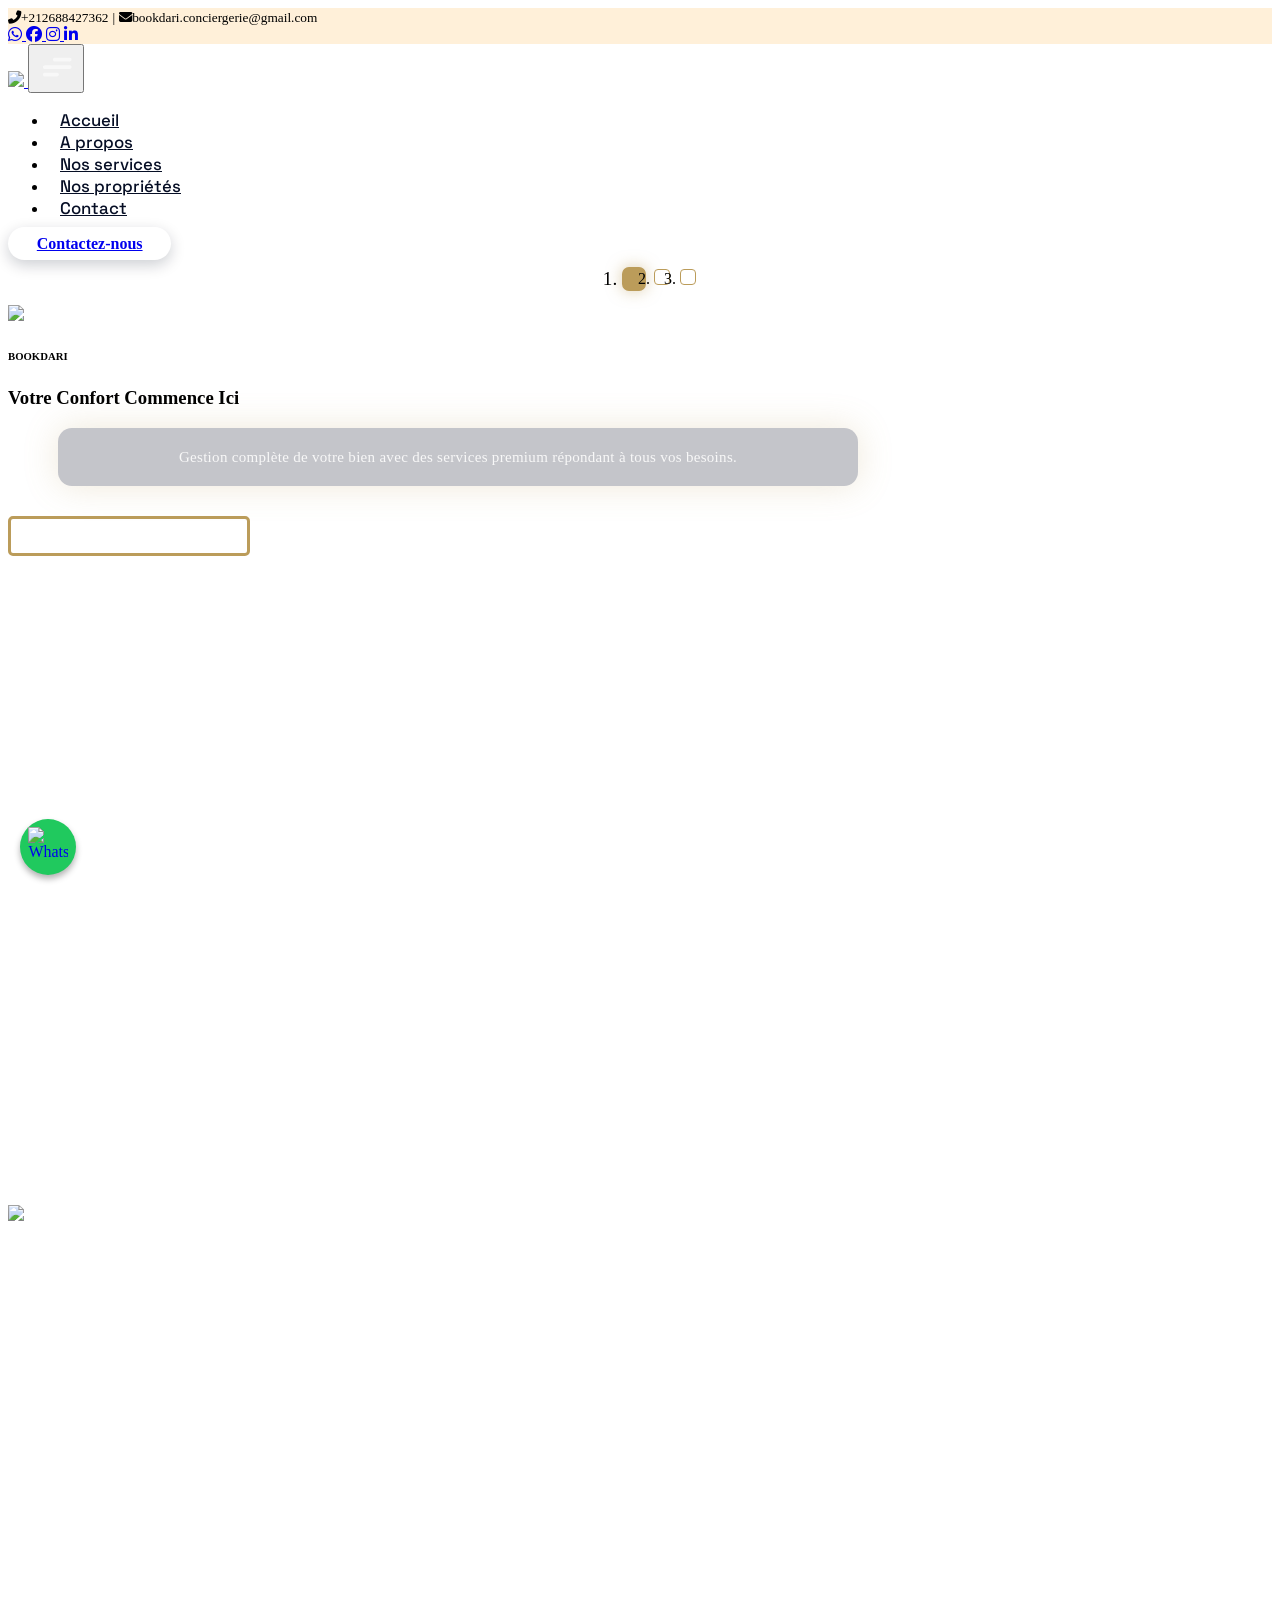
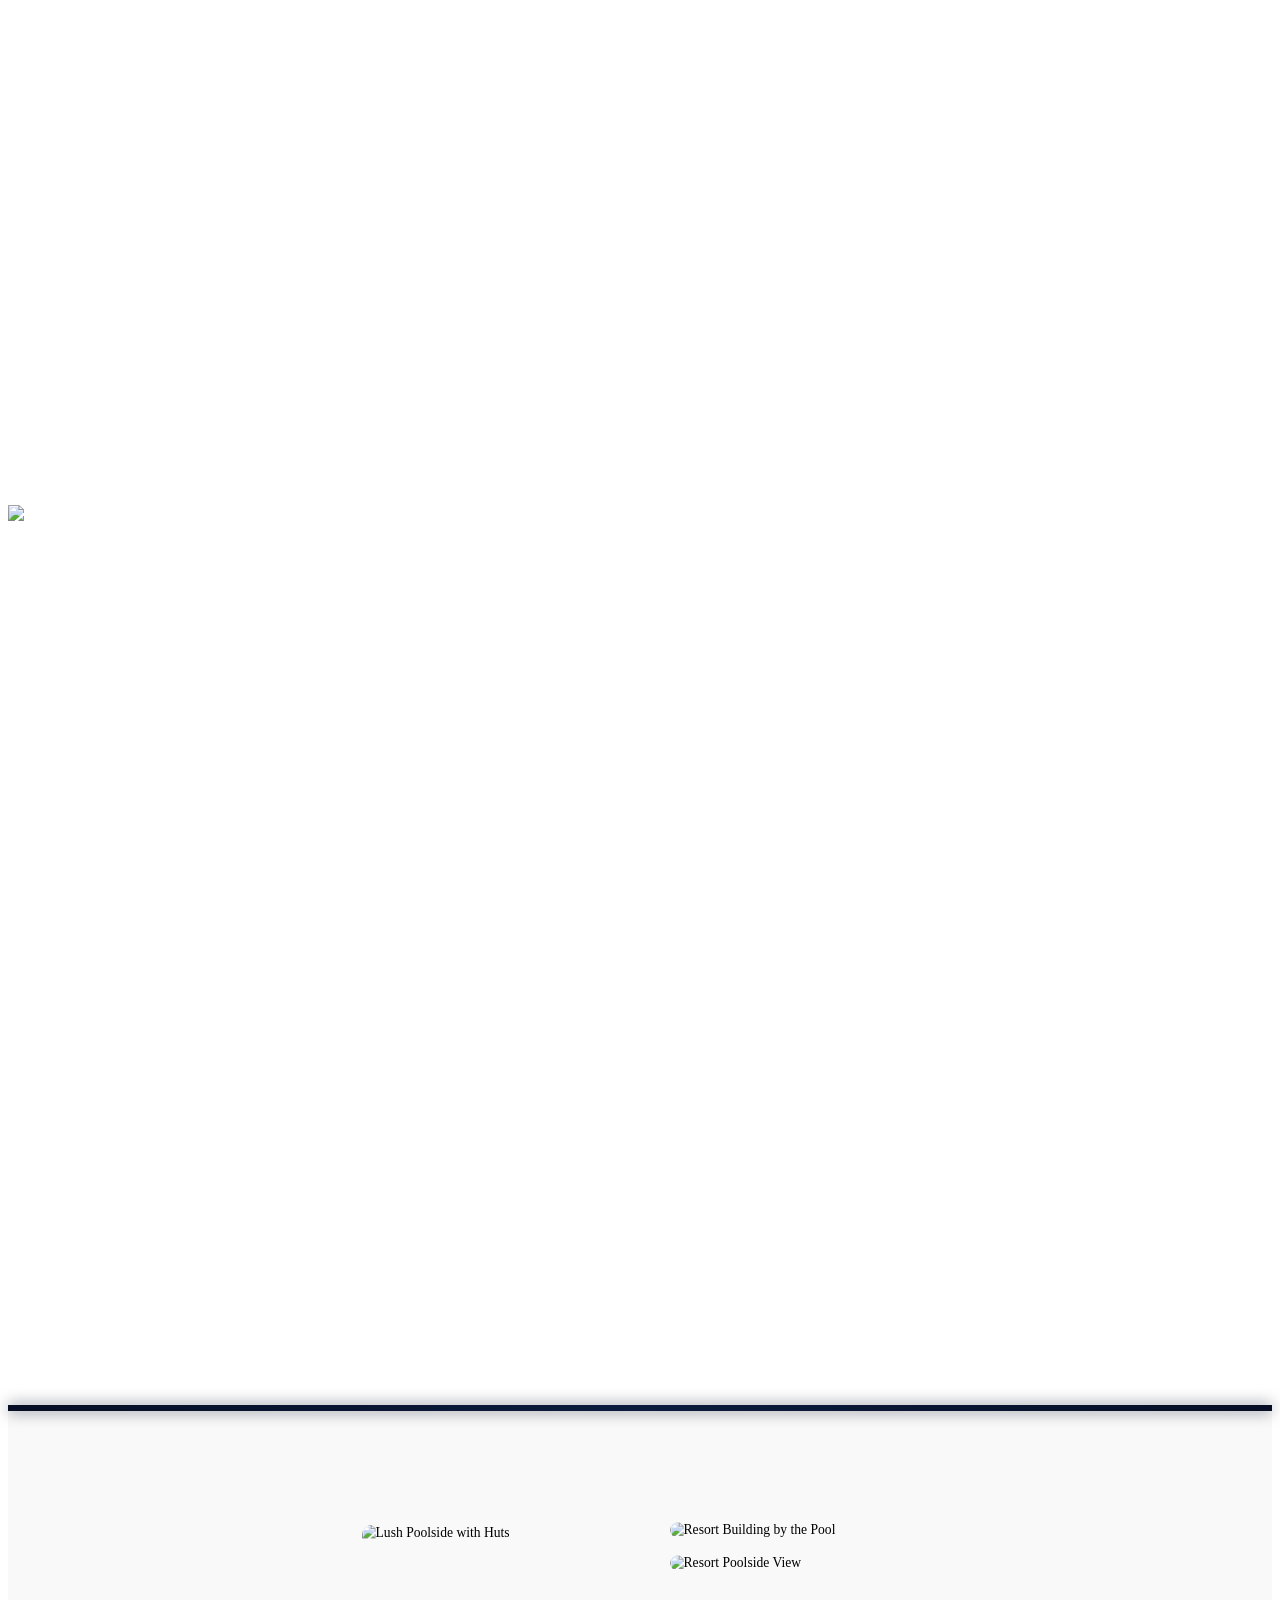
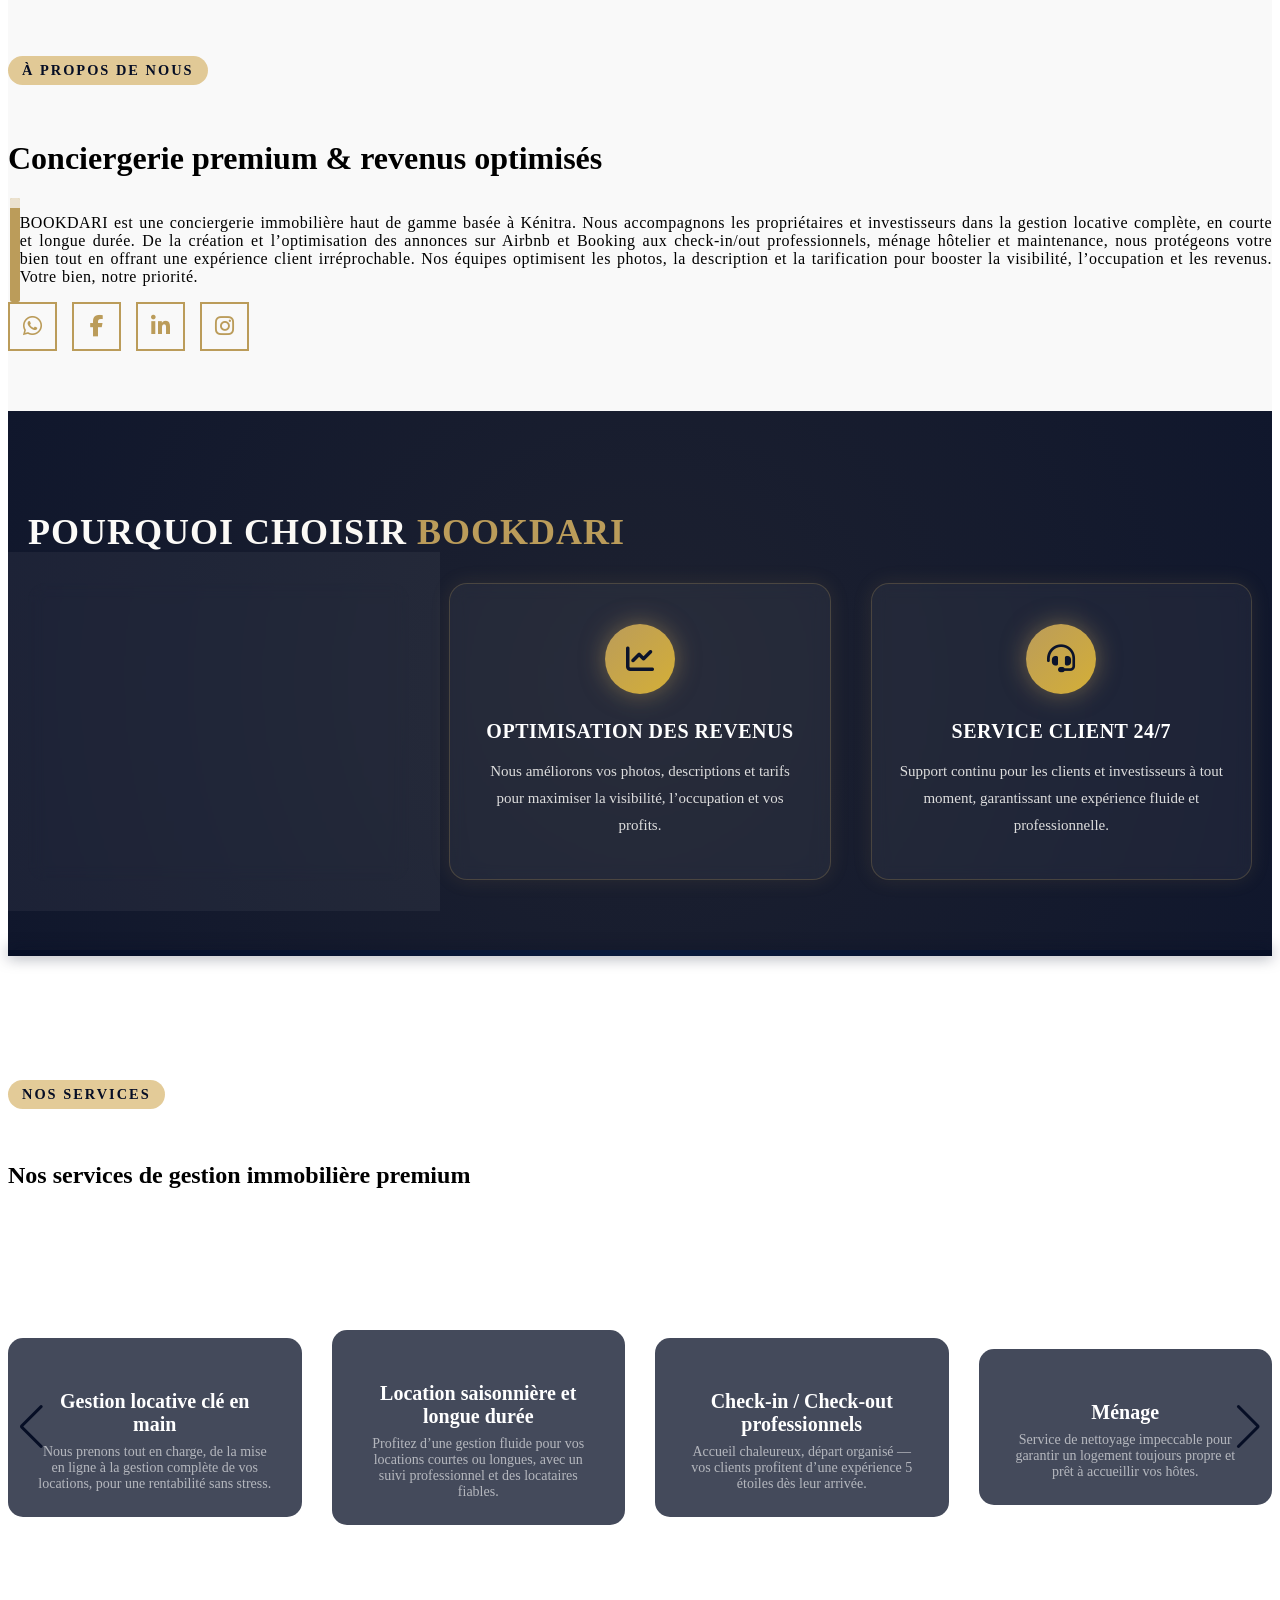
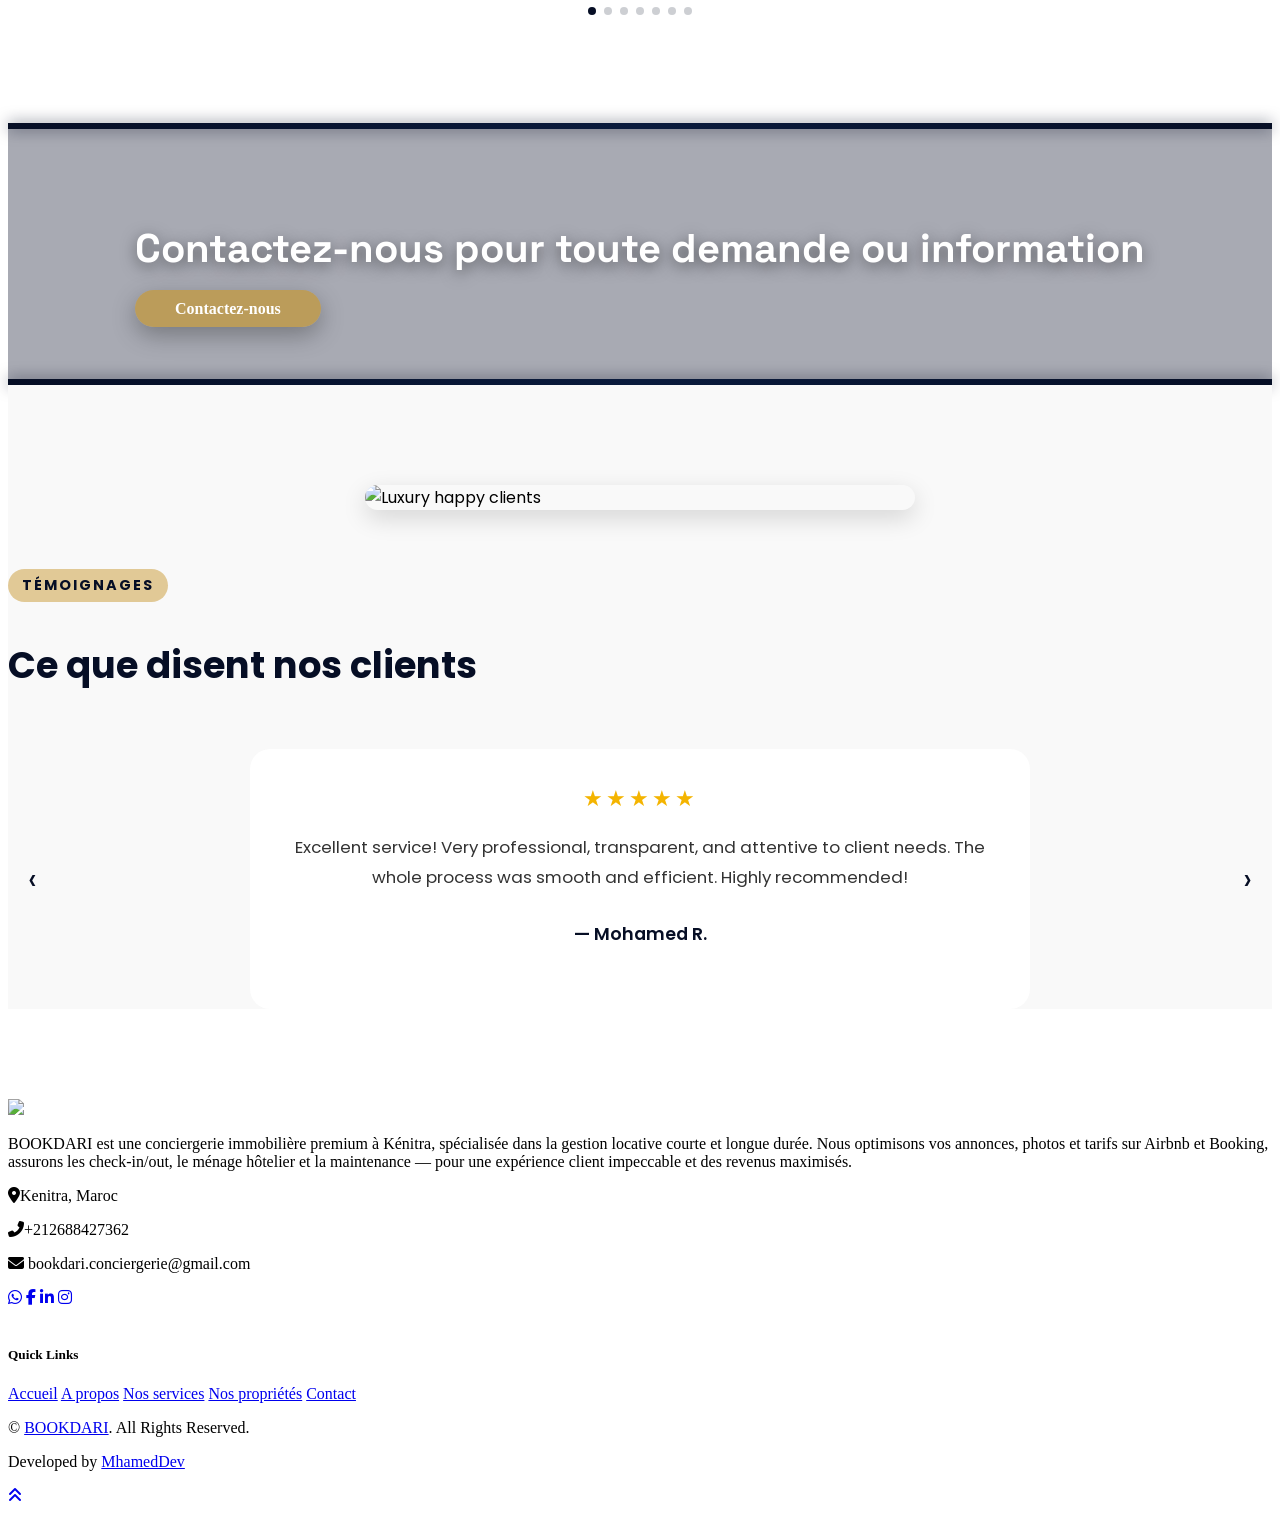
==== index.html @ 45de74fe "fix code" ====
<!DOCTYPE html>
<html lang="en">

<head>
    <meta charset="utf-8">

    <title>BOOKDARI</title>
    <meta property="og:title" content="BOOKDARI">
    <meta property="og:description" content="BOOKDARI est une conciergerie immobilière premium à Kénitra, spécialisée dans la gestion locative courte et longue durée.
    Nous optimisons vos annonces, photos et tarifs sur Airbnb et Booking, assurons les check-in/out, le ménage hôtelier et la maintenance — pour une expérience client impeccable et des revenus maximisés.">
    <meta property="og:image" content="img/logo.png">
    <meta property="og:url" content="https://bookdari.ma">
    <meta property="og:type" content="website">


    <meta content="width=device-width, initial-scale=1.0" name="viewport">
    <meta content="BOOKDARI" name="keywords">
    <meta content="BOOKDARI" name="description">

    <meta name="viewport" content="width=device-width, initial-scale=1, viewport-fit=cover">

    <!-- Favicon -->
    <link href="img/logo.png"  rel="icon">

    <!-- Google Web Fonts -->
    <link rel="preconnect" href="https://fonts.gstatic.com">
    <link href="https://fonts.googleapis.com/css2?family=Poppins:wght@400;500;600;700&display=swap" rel="stylesheet">

    <!-- Font Awesome -->
    <link href="https://cdnjs.cloudflare.com/ajax/libs/font-awesome/6.4.0/css/all.min.css" rel="stylesheet">


    
    <link href="https://fonts.googleapis.com/css2?family=Space+Grotesk:wght@400;500;600;700&display=swap" rel="stylesheet">

    

    <!-- Libraries Stylesheet -->
    <link href="lib/animate/animate.min.css" rel="stylesheet">
    <link href="lib/owlcarousel/assets/owl.carousel.min.css" rel="stylesheet">
    <link href="lib/tempusdominus/css/tempusdominus-bootstrap-4.min.css" rel="stylesheet" />

    <!-- Customized Bootstrap Stylesheet -->
    <link href="css/style.css" rel="stylesheet">
</head>


<body>


<!-- Spinner Start -->
<div id="spinner" class="spinner-overlay">
  <div class="lux-spinner"></div>
</div>

<style>
.spinner-overlay {
  position: fixed;
  top: 0;
  left: 0;
  width: 100%;
  height: 100%;
  background: #F9F9F9;
  display: flex;
  justify-content: center;
  align-items: center;
  z-index: 4000;
  overflow: hidden;
  transition: opacity 0.4s ease;
}

/* ---- Elegant Luxury Spinner ---- */
.lux-spinner {
  width: 50px;
  height: 50px;
  border: 3px solid rgba(6, 14, 37, 0.2);
  border-top: 3px solid #060E25;
  border-radius: 50%;
  animation: spin 1s cubic-bezier(0.55, 0.1, 0.45, 0.9) infinite;
  box-shadow: 0 0 10px rgba(6, 14, 37, 0.15);
}

@keyframes spin {
  0% { transform: rotate(0deg); }
  100% { transform: rotate(360deg); }
}

/* Fade-out */
body.loading {
  overflow: hidden;
}
</style>

<script>
document.body.classList.add("loading");

window.addEventListener("load", () => {
  const spinner = document.getElementById("spinner");
  setTimeout(() => {
    spinner.style.opacity = 0;
    setTimeout(() => {
      spinner.style.display = "none";
      document.body.classList.remove("loading");
    }, 500);
  }, 500);
});
</script>
<!-- Spinner End -->



      


    <!-- WhatsApp Button Start-->
    <a href="https://wa.me/+212688427362" class="whatsapp-button" target="_blank">
      <img src="https://upload.wikimedia.org/wikipedia/commons/5/5e/WhatsApp_icon.png" alt="WhatsApp"/>
    </a>
  
  <style>
  .whatsapp-button {
    position: fixed;
    bottom: 25px;
    left: 20px;
    width: 56px;            
    height: 56px;
    background-color: #20c95e; 
    border-radius: 50%; 
    display: flex;
    align-items: center;
    justify-content: center;
    box-shadow: 0 4px 6px rgba(0,0,0,0.3);
    z-index: 1000;
    text-decoration: none;
    transition: transform 0.3s;
    
    animation: bounce 2s infinite;
  }
  
  .whatsapp-button:hover {
    transform: scale(1.2); 
  }
  
  .whatsapp-button img {
    width: 70%;    
    height: 70%;
  }
  
  .notification-dot {
    position: absolute;
    top: 2px;
    right: 4px;
    width: 12px;       
    height: 12px;
    background-color: red;
    border-radius: 50%;
  }

  
  @keyframes bounce {
    0%, 100% { transform: translateY(0); }
    50% { transform: translateY(-8px); } 
  }


  </style>
  <!-- WhatsApp Button End-->
  

    <!-- Topbar Start -->
    <div class="container-fluid bg-topBar d-none d-lg-block">
        <div class="row py-2 px-lg-5">
            <div class="col-lg-6 text-left mb-2 mb-lg-0">
                <div class="d-inline-flex align-items-center">
                    <small><i class="fa fa-phone-alt mr-2"></i>+212688427362</small>
                    <small class="px-3">|</small>
                    <small><i class="fa fa-envelope mr-2"></i>bookdari.conciergerie@gmail.com</small>
                </div>
            </div>
            <div class="col-lg-6 text-right">
                <div class="d-inline-flex align-items-center">
                    <a class="text-primary px-2" href="https://wa.me/+212688427362">
                        <i class="fab fa-whatsapp"></i>
                    </a>
                    <a class="text-primary px-2" href="https://www.facebook.com/share/1BZVB6CDzH/?mibextid=LQQJ4d">
                        <i class="fab fa-facebook"></i>
                    </a>
                    <a class="text-primary px-2" href="https://www.instagram.com/bookdariconciergerie">
                        <i class="fab fa-instagram"></i>
                    </a>
                    <a class="text-primary px-2" href="https://www.linkedin.com/in/guillaume-maniez-6886a1387/">
                        <i class="fab fa-linkedin-in"></i>
                    </a>

                </div>
            </div>
        </div>
    </div>


    <style>
        .bg-topBar{
            background-color: #fff0d9;
        }
    </style>
    <!-- Topbar End -->













    <!-- Navbar Start -->
<div class="container-fluid p-0">
  <nav class="navbar navbar-expand-lg bg-white navbar-light py-3 py-lg-0 px-lg-5">
    <a href="index.html">
      <img src="img/logoPng.png" width="110px">
    </a>

    <!-- Hamburger SVG -->
    <button class="navbar-toggler collapsed" type="button" data-toggle="collapse" data-target="#navbarCollapse" aria-controls="navbarCollapse" aria-expanded="false" aria-label="Toggle navigation">
      <svg viewBox="0 0 32 32" class="hamburger-svg">
        <path class="line line-top-bottom" d="M27 10 13 10C10.8 10 9 8.2 9 6 9 3.5 10.8 2 13 2 15.2 2 17 3.8 17 6L17 26C17 28.2 18.8 30 21 30 23.2 30 25 28.2 25 26 25 23.8 23.2 22 21 22L7 22"></path>
        <path class="line" d="M7 16 27 16"></path>
      </svg>
    </button>

    <!-- Menu -->
    <div class="collapse navbar-collapse justify-content-between px-lg-3" id="navbarCollapse">
      <ul class="navbar-nav m-auto py-0 lux-menu">
        <li class="nav-item"><a href="index.html" class="nav-link active">Accueil</a></li>
        <li class="nav-item"><a href="#A propos" class="nav-link">A propos</a></li>
        <li class="nav-item"><a href="#services" class="nav-link">Nos services</a></li>
        <li class="nav-item"><a href="propriétés.html" class="nav-link">Nos propriétés</a></li>
        <li class="nav-item"><a href="contact.html" class="nav-link">Contact</a></li>
      </ul>
      <a href="contact.html" class="btn btn-primary d-none d-lg-block lux-btn">Contactez-nous</a>
    </div>
  </nav>
</div>

<style>
/* Hamburger SVG */
.hamburger-svg {
  height: 3em;
  width: 3em;
  cursor: pointer;
  transition: transform 0.6s cubic-bezier(0.4,0,0.2,1);
}

.line {
  fill: none;
  stroke: #f9f9f9df;
  stroke-linecap: round;
  stroke-linejoin: round;
  stroke-width: 3;
  transition: stroke-dasharray 0.6s cubic-bezier(0.4,0,0.2,1),
              stroke-dashoffset 0.6s cubic-bezier(0.4,0,0.2,1);
}

.line-top-bottom {
  stroke-dasharray: 12 63;
}

/* Hamburger open/close animation */
.navbar-toggler.collapsed svg {
  transform: rotate(0);
}

.navbar-toggler:not(.collapsed) svg {
  transform: rotate(-45deg);
}

.navbar-toggler:not(.collapsed) .line-top-bottom {
  stroke-dasharray: 20 300;
  stroke-dashoffset: -32.42;
}

/* Navbar links - luxury style */
.lux-menu .nav-link {
  font-family: 'Space Grotesk', sans-serif !important;
  font-weight: 500;
  font-size: 1.05rem;
  color: #060E25;
  position: relative;
  margin: 0 12px;
  transition: all 0.3s ease;
}

.lux-menu .nav-link::after {
  content: '';
  position: absolute;
  left: 50%;
  bottom: -4px;
  transform: translateX(-50%);
  width: 0%;
  height: 2px;
  background: #060E25;
  border-radius: 2px;
  transition: width 0.4s ease;
}

.lux-menu .nav-link:hover::after {
  width: 50%;
}

.lux-menu .nav-link:hover {
  transform: translateY(-2px);
}

/* Luxury button */
.lux-btn {
  font-weight: 600;
  padding: 0.5rem 1.8rem;
  font-size: 1rem;
  border-radius: 50px;
  transition: all 0.4s ease;
  box-shadow: 0 5px 15px rgba(6,14,37,0.2);
}

.lux-btn:hover {
  transform: translateY(-3px);
  box-shadow: 0 8px 20px rgba(6,14,37,0.35);
  background-color: #060E25;
  color: #fff;
}

/* Overlay effect */
body.menu-open-overlay::before {
  content: '';
  position: fixed;
  top: 0; left: 0;
  width: 100%; height: 100%;
  background: rgba(0,0,0,0.25);
  z-index: 998;
  pointer-events: none;
  transition: opacity 0.4s ease;
  opacity: 1;
}

body {
  transition: all 0.4s ease;
}

/* Mobile adjustments */
@media (max-width: 992px) {
  .navbar-toggler {
    display: block;
    background: none;
    border: none;
  }

  .collapse.navbar-collapse {
    transition: all 0.5s ease;
    position: relative;
    z-index: 1001; /* above overlay */
    background: inherit; /* keep navbar color */
    padding: 15px 0;
  }

  .lux-menu .nav-link {
    font-size: 1.2rem;
    padding: 12px 0;
    display: block;
    text-align: center;
  }

  .lux-btn {
    display: block;
    margin: 20px auto;
  }
}
</style>

<script>
document.addEventListener('DOMContentLoaded', function() {
  const navbarCollapse = document.getElementById('navbarCollapse');
  const body = document.body;

  const updateBodyOverlay = () => {
    if (navbarCollapse.classList.contains('show')) {
      body.classList.add('menu-open-overlay');
    } else {
      body.classList.remove('menu-open-overlay');
    }
  }

  // Observe menu open/close
  navbarCollapse.addEventListener('show.bs.collapse', updateBodyOverlay);
  navbarCollapse.addEventListener('hide.bs.collapse', updateBodyOverlay);

  // Close overlay when link clicked inside menu
  document.querySelectorAll('#navbarCollapse .nav-link').forEach(link => {
    link.addEventListener('click', () => {
      if (navbarCollapse.classList.contains('show')) {
        $(navbarCollapse).collapse('hide'); // Bootstrap collapse
      }
    });
  });
});
</script>


<!-- Navbar End  -->


















    

<!-- Carousel Start -->
<div class="container-fluid p-0 pb-5">
  <div id="header-carousel" class="carousel slide carousel-fade" data-ride="carousel" data-interval="9000">

    <!-- Indicators -->
    <ol class="carousel-indicators">
      <li data-target="#header-carousel" data-slide-to="0" class="active"></li>
      <li data-target="#header-carousel" data-slide-to="1"></li>
      <li data-target="#header-carousel" data-slide-to="2"></li>
    </ol>

    <!-- Slides -->
    <div class="carousel-inner">

      <!-- Slide 1 -->
      <div class="carousel-item position-relative animated-slide active" style="min-height: 100vh;">
        <img class="position-absolute w-100 h-100 zoom-slide" src="img/1.jpg" style="object-fit: cover;">
        <div class="carousel-caption d-flex flex-column align-items-center justify-content-center text-center">
          <div class="p-3" style="max-width: 900px;">
            <h6 class="text-title text-uppercase mb-3">BOOKDARI</h6>
            <h3 class="display-3 text-capitalize text-white mb-3">Votre Confort Commence Ici</h3>
            <p class="mx-md-5 px-5">Gestion complète de votre bien avec des services premium répondant à tous vos besoins.</p>
            <a href="#services" class="c-button c-button--gooey">
              Découvrir Nos Services
              <div class="c-button__blobs">
                <div></div><div></div><div></div>
              </div>
            </a>
          </div>
        </div>
      </div>

      <!-- Slide 2 -->
      <div class="carousel-item position-relative animated-slide" style="min-height: 100vh;">
        <img class="position-absolute w-100 h-100 zoom-slide" src="img/slideImg2.jpg" style="object-fit: cover;">
        <div class="carousel-caption d-flex flex-column align-items-center justify-content-center text-center">
          <div class="p-3" style="max-width: 900px;">
            <h6 class="text-title text-uppercase mb-3">BOOKDARI</h6>
            <h3 class="display-3 text-capitalize text-white mb-3">Louez Sans Souci</h3>
            <p class="mx-md-5 px-5">De la publication sur Airbnb et Booking à l’accueil, le ménage et la maintenance… nous prenons tout en charge.</p>
            <a href="#A propos" class="c-button c-button--gooey">
              À propos de nous
              <div class="c-button__blobs">
                <div></div><div></div><div></div>
              </div>
            </a>
          </div>
        </div>
      </div>

      <!-- Slide 3 -->
      <div class="carousel-item position-relative animated-slide" style="min-height: 100vh;">
        <img class="position-absolute w-100 h-100 zoom-slide" src="img/3.jpg" style="object-fit: cover;">
        <div class="carousel-caption d-flex flex-column align-items-center justify-content-center text-center">
          <div class="p-3" style="max-width: 900px;">
            <h6 class="text-title text-uppercase mb-3">BOOKDARI</h6>
            <h3 class="display-3 text-capitalize text-white mb-3">Votre bien entre de bonnes mains</h3>
            <p class="mx-md-5 px-5">Nettoyage régulier, maintenance complète et optimisation de votre propriété pour attirer davantage de clients.</p>
            <a href="contact.html" class="c-button c-button--gooey">
              Contactez-nous
              <div class="c-button__blobs">
                <div></div><div></div><div></div>
              </div>
            </a>
          </div>
        </div>
      </div>

    </div>
  </div>

  <!-- Section Divider -->
  <div class="luxury-divider"></div>
</div>

<style>
/* === Continuous Slow Zoom/Move Effect === */
.zoom-slide {
  animation: cinematicZoom 15s ease-in-out infinite alternate;
  transform-origin: center center;
}

@keyframes cinematicZoom {
  0% { transform: scale(1) translate(0,0); }
  25% { transform: scale(1.05) translate(-10px,-5px); }
  50% { transform: scale(1.1) translate(10px,5px); }
  75% { transform: scale(1.05) translate(-5px,10px); }
  100% { transform: scale(1) translate(0,0); }
}

/* === Animated Text/Title/Paragraph/Button === */
.animated-slide .text-title,
.animated-slide h3,
.animated-slide p {
  opacity: 0;
  transform: translateY(-50px);
  transition: all 0.9s ease;
}
.animated-slide .c-button {
  opacity: 0;
  transform: translateY(50px);
}

.carousel-item.active .text-title { animation: titleDrop 1s forwards 0.3s; }
.carousel-item.active h3 { animation: titleDrop 1s forwards 0.6s; }
.carousel-item.active p { animation: fadeIn 1s forwards 0.9s; }
.carousel-item.active .c-button { animation: buttonRise 1s forwards 1.2s; }

@keyframes titleDrop { to { opacity: 1; transform: translateY(0); } }
@keyframes buttonRise { to { opacity: 1; transform: translateY(0); } }
@keyframes fadeIn { to { opacity: 1; transform: translateY(0); } }

/* === Paragraph Style === */
.carousel-caption p {
  color: #f8f8f8;
  font-size: 15px;
  line-height: 1.9;
  max-width: 750px;
  margin: 0 auto 30px auto;
  text-align: center;
  background: #050c213c;
  padding: 15px 25px;
  border-radius: 14px;
  backdrop-filter: blur(8px);
  box-shadow: 0 0 35px #bb9c5a3b;
  letter-spacing: 0.3px;
  font-weight: 400;
}

/* === Gooey Button === */
.c-button {
  color: #000;
  background: transparent;
  font-weight: 600;
  font-size: 13px;
  padding: 0.7em 1.4em;
  cursor: pointer;
  position: relative;
  z-index: 1;
  text-decoration: none;
  display: inline-block;
}
.c-button--gooey {
  color: #fff;
  text-transform: uppercase;
  letter-spacing: 1px;
  border: 3px solid #BB9C5A;
  transition: all 700ms ease;
  border-radius: 5px;
}
.c-button--gooey .c-button__blobs {
  height: 100%;
  filter: url(#goo);
  overflow: hidden;
  position: absolute;
  top: 0; left: 0; bottom: -3px; right: -1px;
  z-index: -1;
}
.c-button--gooey .c-button__blobs div {
  background-color: #BB9C5A;
  width: 34%;
  height: 100%;
  border-radius: 100%;
  position: absolute;
  transform: scale(1.4) translateY(125%) translateZ(0);
  transition: all 700ms ease;
}
.c-button--gooey:hover {
  color: #fff;
  background-color: rgba(187,156,90,0.1);
  box-shadow: 0 0 25px #bb9c5a4f;
}

/* === Indicators === */
.carousel-indicators {
  bottom: 20px;
  display: flex;
  justify-content: center;
  gap: 10px;
}

.carousel-indicators li {
  width: 14px;
  height: 14px;
  border-radius: 4px;
  background-color: rgba(255, 255, 255, 0.5);
  transition: all 0.4s ease;
  cursor: pointer;
  border: 1px solid #BB9C5A;
  transform: scale(1);
}
.carousel-indicators li.active {
  background-color: #BB9C5A;
  width: 18px;
  height: 18px;
  border-radius: 6px;
  box-shadow: 0 0 12px #BB9C5A80;
  transform: scale(1.2);
}
.carousel-indicators li:hover {
  transform: scale(1.1);
  background-color: rgba(187, 156, 90, 0.8);
}
</style>

<script>
$('#header-carousel').on('slide.bs.carousel', function () {
  $('.animated-slide .text-title, .animated-slide h3, .animated-slide p').css({opacity:0, transform:'translateY(-50px)'});
  $('.animated-slide .c-button').css({opacity:0, transform:'translateY(50px)'});
});
</script>

















    


    
    
    <!-- About Start -->
    <div class="about-section container-fluid" id="A propos">
      <div class="container container-ab-sec py-5">
          <div class="row align-items-center">
              <div class="col-lg-6 pb-5 pb-lg-0">


                  <div class="gallery-container">
                      
                      <div class="gallery-card tall-card">
                          <img class="twistable" src="img/villa-bg.jpg" alt="Lush Poolside with Huts">
                      </div>
                      <div class="gallery-card">
                          <img class="twistable" src="img/ab.jpg" alt="Resort Building by the Pool">
                      </div>

                      <div class="gallery-card">
                        <img class="twistable" src="img/ab1.jpg" alt="Resort Poolside View">
                    </div>
                  </div>


                  <style>
                    .about-section {
                      background-color: #F9F9F9;
                      padding-bottom: 60px;
                      padding-top: 60px;
                    }

                 .gallery-container {
                      display: grid;
                      grid-template-columns: 1fr 1fr;
                      grid-gap: 15px;
                      max-width: 600px;
                      margin: 50px auto;
                  
                  }
                  .gallery-card {
                      overflow: hidden;
                      border-radius: 10px;
                      transform: scale(0.85);
                      transition: transform 0.6s ease-out;
                      background-color:  transparent !important;
                  }
                  .gallery-card.in-view {
                      transform: scale(1);
                  }
                  .tall-card {
                      grid-row: span 2;
                  }
                  .gallery-card img {
                      width: 100%;
                      height: 100%;
                      object-fit: cover;
                      display: block;
                  }


                  </style>

<script>
  const cards = document.querySelectorAll('.gallery-card');

  const observer = new IntersectionObserver((entries) => {
      entries.forEach(entry => {
          if (entry.isIntersecting) {
              entry.target.classList.add('in-view');
          } else {
              entry.target.classList.remove('in-view');
          }
      });
  }, { threshold: 0.9 }); 

  cards.forEach(card => {
      observer.observe(card);
   });
</script>


<!-- effect images -->

<style>
  /* Twist effect style */
  .twistable {
    display: block;
    width: 100%;
    border-radius: 12px;
    transition: transform 0.4s ease;
    transform-style: preserve-3d;
    cursor: pointer;
    
  }
  </style>
  
  <script>
  const imgs = document.querySelectorAll(".twistable");
  
  imgs.forEach(img => {
    img.addEventListener("click", (e) => {
      const rect = img.getBoundingClientRect();
      const x = e.clientX - rect.left;
      const y = e.clientY - rect.top;
  
      const centerX = rect.width / 2;
      const centerY = rect.height / 2;
  
      const rotateX = ((y - centerY) / centerY) * -12;
      const rotateY = ((x - centerX) / centerX) * 12;
  
      img.style.transform = `perspective(800px) rotateX(${rotateX}deg) rotateY(${rotateY}deg) scale(0.97)`;
  
      setTimeout(() => {
        img.style.transform = "perspective(800px) rotateX(0deg) rotateY(0deg) scale(1)";
      }, 300);
    });
  });
</script>

              </div>
              <div class="col-lg-6">
                  
                  <h6 class="d-inline-block text-primary text-uppercase bg-light luxury-subtitle py-1 px-2">À propos de nous</h6>
                  <h1 class="about-title mb-4">Conciergerie premium & revenus optimisés</h1>
                  <div class="about-container animated-line-div">
                      <div class="animated-line-vertical"></div>
                      <p class=" about-text pl-4 border-left border-primary">BOOKDARI est une conciergerie immobilière haut de gamme basée à Kénitra. Nous accompagnons les propriétaires et investisseurs dans la gestion locative complète, en courte et longue durée. De la création et l’optimisation des annonces sur Airbnb et Booking aux check‑in/out professionnels, ménage hôtelier et maintenance, nous protégeons votre bien tout en offrant une expérience client irréprochable. Nos équipes optimisent les photos, la description et la tarification pour booster la visibilité, l’occupation et les revenus. Votre bien, notre priorité.

                      </p>

                  </div>
                  <!-- <div class="row pt-3">

                    <div class="col-sm-4 d-flex align-items-center wow fadeIn" data-wow-delay="0.1s">
                      <i class="fa fa-check fa-2x text-primary flex-shrink-0 me-3"></i>
                      &nbsp;
                      &nbsp;
                      <h6 class="mb-0 fw-semibold">Gestion complète</h6>
                    </div>
                    <div class="col-sm-4 d-flex align-items-center wow fadeIn" data-wow-delay="0.3s">
                      <i class="fa fa-check fa-2x text-primary flex-shrink-0 me-3"></i>
                      &nbsp;
                      &nbsp;
                      <h6 class="mb-0 fw-semibold">Tranquillité d’esprit</h6>
                    </div>
                    <div class="col-sm-4 d-flex align-items-center wow fadeIn" data-wow-delay="0.5s">
                      <i class="fa fa-check fa-2x text-primary flex-shrink-0 me-3"></i>
                      &nbsp;
                      &nbsp;
                      <h6 class="mb-0 fw-semibold">Service Client 24/7</h6>
                    </div>
                      
                  </div> -->

                  <div class="d-flex justify-content-start mt-4 social-icons-lux">
                    <a href="https://wa.me/+212688427362" target="_blank" class="icon"><i class="fab fa-whatsapp"></i></a>
                    <a href="https://www.facebook.com/share/1BZVB6CDzH/?mibextid=LQQJ4d" target="_blank" class="icon"><i class="fab fa-facebook-f"></i></a>
                    <a href="https://www.linkedin.com/in/guillaume-maniez-6886a1387/" target="_blank" class="icon"><i class="fab fa-linkedin-in"></i></a>
                    <a href="https://www.instagram.com/bookdariconciergerie" target="_blank" class="icon"><i class="fab fa-instagram"></i></a>
                  </div>
                  
                  

              </div>
          </div>
      </div>
  </div>

  <style>

    /* .container-ab-sec {
      background-color: #060e250b;
      border-radius: 20px;
  
    } */


    /* Text */
.about-section .about-text {
  
    text-align: justify;           /* neat block alignment */
    text-justify: inter-word;      /* spacing between words */
    hyphens: auto;                 /* automatic word breaks */
    letter-spacing: 0.5px;         /* elegant spacing */
    word-spacing: 1px;             /* clean text flow */

}
.about-section .about-title ,.about-title{
  font-family: 'Cinzel', serif;
  font-weight: 700;
  position: relative;
}





    .bg-light{
      background-color: #d5b163a8 !important;
      border-radius: 20px !important;
    }

      .about-container {
          display: flex;
      }

      .animated-line-vertical {
          position: relative;
          width: 30px;       
          height: auto;    
          background-color: #BB9C5A;
          overflow: hidden;
          border-radius: 2px;
          margin-left: 2px;
      }

.animated-line-vertical::after {
content: "";
position: absolute;
top: -50%;
left: 0;
width: 100%;
height: 60%;
background: rgba(255, 255, 255, 0.7); 
animation: slide-vertical 2s linear infinite;
}

@keyframes slide-vertical {
0% {
top: -50%;
}
100% {
top: 100%;
}
}


/* CSS */
.col-6 img {
transition: transform 0.8s ease-in-out;
cursor: pointer;
}

.btn-primary-iconsAb {
  border: 10px black;
}



.fa-check {
  color: #BB9C5A !important;
}




/* icons style */


.social-icons-lux {
  display: flex;
  gap: 15px;
}


.social-icons-lux .icon {
  width: 45px;
  height: 45px;
  display: flex;
  justify-content: center;
  align-items: center;
  border: 2px solid #BB9C5A;   /* border color */
  /* border-radius: 12px;          مربعة بزاوية شوي round */
  font-size: 22px;
  color: #BB9C5A;              /* icon color */
  background: transparent;     /* خلفية شفافة */
  transition: all 0.35s ease;
  text-decoration: none;
}

/* active effect  */
.social-icons-lux .icon:active {
  background: #BB9C5A;
  color: #fff;
  transform: translateY(-4px);
  box-shadow: 0 6px 15px rgba(187,156,90,0.4);
}






  </style>

<script>
  document.querySelectorAll(".col-6").forEach(col => {
    const img = col.querySelector("img");
    let angle = 0;

    col.addEventListener("click", () => {
      angle += 360;
      img.style.transform = `rotate(${angle}deg)`;
    });

    col.addEventListener("mouseenter", () => {
      if (!/Mobi|Android/i.test(navigator.userAgent)) { 
        angle += 360;
        img.style.transform = `rotate(${angle}deg)`;
      }
    });
  });
</script>



  
  <!-- About End -->




















  <!-- Why Choose Us Start -->
<section class="why-choose section-padding text-center">
  <div class="container">
    <h2 class="section-title mb-5 wow fadeInUp" data-wow-delay="0.2s">
      Pourquoi choisir <span class="about-title">BOOKDARI</span>
    </h2>

    <div class="why-grid">
      <!-- Card 1 -->
      <div class="why-card wow fadeInUp" data-wow-delay="0.3s" data-aos="zoom-in" data-aos-delay="200">
        <div class="icon-box">
          <i class="fas fa-key"></i>
        </div>
        <h4>Gestion clé en main</h4>
        <p>
          Nous prenons tout en charge, de la publicité à la maintenance,
          pour que vous puissiez profiter d’une tranquillité totale.
        </p>
      </div>

      <!-- Card 2 -->
      <div class="why-card wow fadeInUp" data-wow-delay="0.5s" data-aos="zoom-in" data-aos-delay="200">
        <div class="icon-box">
          <i class="fas fa-chart-line"></i>
        </div>
        <h4>Optimisation des revenus</h4>
        <p>
          Nous améliorons vos photos, descriptions et tarifs pour maximiser la visibilité,
          l’occupation et vos profits.
        </p>
      </div>

      <!-- Card 3 -->
      <div class="why-card wow fadeInUp" data-wow-delay="0.7s" data-aos="zoom-in" data-aos-delay="200">
        <div class="icon-box">
          <i class="fas fa-headset"></i>
        </div>
        <h4>Service client 24/7</h4>
        <p>
          Support continu pour les clients et investisseurs à tout moment,
          garantissant une expérience fluide et professionnelle.
        </p>
      </div>
    </div>
  </div>
</section>

<!-- === STYLE === -->
<style>
.why-choose {
  background: #0b132b;
  color: #fff;
  padding: 70px 20px;
  position: relative;
  overflow: hidden;
}
.why-choose::before {
  content: "";
  position: absolute;
  top: -50%;
  left: -50%;
  width: 200%;
  height: 200%;
  background: radial-gradient(circle at center, rgba(187,156,90,0.1), transparent 70%);
  animation: rotateBg 20s linear infinite;
}
@keyframes rotateBg {
  from { transform: rotate(0deg); }
  to { transform: rotate(360deg); }
}

.section-title {
  font-size: 36px;
  font-weight: 600;
  color: #fff;
  text-transform: uppercase;
  letter-spacing: 1px;
}
.section-title span {
  color: #BB9C5A;
}

.why-grid {
  display: grid;
  grid-template-columns: repeat(auto-fit, minmax(260px, 1fr));
  gap: 40px;
  justify-items: center;
}

.why-card {
  background: rgba(255,255,255,0.05);
  border: 1px solid rgba(187,156,90,0.25);
  border-radius: 18px;
  padding: 40px 25px;
  text-align: center;
  max-width: 340px;
  transition: all 0.5s ease;
  backdrop-filter: blur(8px);
  box-shadow: 0 0 20px rgba(187,156,90,0.12);
}
.why-card:hover {
  transform: translateY(-10px);
  box-shadow: 0 0 40px rgba(187,156,90,0.25);
}

.icon-box {
  background: linear-gradient(135deg, #BB9C5A, #d4af37);
  width: 70px;
  height: 70px;
  margin: 0 auto 25px auto;
  border-radius: 50%;
  display: flex;
  align-items: center;
  justify-content: center;
  color: #0b132b;
  font-size: 28px;
  box-shadow: 0 0 25px rgba(187,156,90,0.5);
  animation: floatIcon 3s ease-in-out infinite;
}
@keyframes floatIcon {
  0%,100% { transform: translateY(0); }
  50% { transform: translateY(-10px); }
}

.why-card h4 {
  color: #fff;
  font-size: 20px;
  margin-bottom: 15px;
  text-transform: uppercase;
  letter-spacing: 0.5px;
}

.why-card p {
  color: #ddd;
  font-size: 15px;
  line-height: 1.8;
  margin: 0;
}
</style>

<!-- Font Awesome for icons -->
<script src="https://kit.fontawesome.com/a076d05399.js" crossorigin="anonymous"></script>

<!-- Font Awesome & AOS -->
<script src="https://kit.fontawesome.com/a076d05399.js" crossorigin="anonymous"></script>
<link href="https://unpkg.com/aos@2.3.1/dist/aos.css" rel="stylesheet">
<script src="https://unpkg.com/aos@2.3.1/dist/aos.js"></script>
<script>AOS.init();</script>






















<!-- Section Divider -->
<div class="luxury-divider"></div>

<style>
/* ===== Luxury Pro Divider ===== */
.luxury-divider {
  position: relative;
  width: 100%;
  height: 6px;
  background: linear-gradient(90deg, #060E25, #0A1B3D, #060E25);
  overflow: hidden;
  box-shadow: 0 0 15px rgba(6, 14, 37, 0.6); /* subtle glow */
}

/* Shine effect */
.luxury-divider::before {
  content: "";
  position: absolute;
  top: 0;
  left: -40%;
  width: 40%;
  height: 100%;
  background: linear-gradient(
    120deg,
    rgba(255, 255, 255, 0) 0%,
    #BB9C5A 50%,  /* golden reflection */
    rgba(255, 255, 255, 0) 100%
  );
  animation: shineMove 3s infinite linear;
}

/* Moving shine */
@keyframes shineMove {
  0% { left: -40%; }
  100% { left: 120%; }
}


</style>














<!-- Services Section Start -->
<section id="services" class="py-services">
  <div class="container">
    <div class="row mx-0 justify-content-center text-center">
      <div class="col-lg-6">
          <h6 class="d-inline-block bg-light luxury-subtitle text-primary text-uppercase py-1 px-2">Nos Services</h6>
          <h2>Nos services de gestion immobilière premium</h2>

          <br>
      </div>
      
  </div>    <div class="services-slider swiper">
      <div class="swiper-wrapper">

        <!-- Slide 1 -->
        <div class="swiper-slide service-slide" style="background-image: url('img/img1.jpg');">
          <div class="slide-content">
            <!-- <div class="icon-box">
              <i class="fas fa-key"></i>
            </div> -->
            <h4>Gestion locative clé en main</h4>
            <p>Nous prenons tout en charge, de la mise en ligne à la gestion complète de vos locations, pour une rentabilité sans stress.</p>
          </div>
        </div>

        <!-- Slide 2 -->
        <div class="swiper-slide service-slide" style="background-image: url('img/slideImg3.jpg');">
          <div class="slide-content">
            <!-- <div class="icon-box">
              <i class="fas fa-chart-line"></i>
            </div> -->
            <h4>Location saisonnière et longue durée</h4>
            <p>Profitez d’une gestion fluide pour vos locations courtes ou longues, avec un suivi professionnel et des locataires fiables.</p>
          </div>
        </div>

        <!-- Slide 3 -->
        <div class="swiper-slide service-slide" style="background-image: url('img/img3.jpg');">
          <div class="slide-content">
            <!-- <div class="icon-box">
              <i class="fas fa-headset"></i>
            </div> -->
            <h4>Check-in / Check-out professionnels</h4>
            <p>Accueil chaleureux, départ organisé — vos clients profitent d’une expérience 5 étoiles dès leur arrivée.</p>
          </div>
        </div>

        <!-- Slide 4 -->
        <div class="swiper-slide service-slide" style="background-image: url('img/img4.jpg');">
          <div class="slide-content">
            <!-- <div class="icon-box">
              <i class="fas fa-broom"></i>
            </div> -->
            <h4>Ménage</h4>
            <p>Service de nettoyage impeccable pour garantir un logement toujours propre et prêt à accueillir vos hôtes.</p>
          </div>
        </div>

        <!-- Slide 5 -->
        <div class="swiper-slide service-slide" style="background-image: url('img/img5.jpg');">
          <div class="slide-content">
            <!-- <div class="icon-box">
              <i class="fas fa-tools"></i>
            </div> -->
            <h4>Maintenance</h4>
            <p>Interventions rapides et efficaces pour entretenir votre bien et assurer son bon fonctionnement à tout moment.</p>
          </div>
        </div>

        <!-- Slide 6 -->
        <div class="swiper-slide service-slide" style="background-image: url('img/img6.jpg');">
          <div class="slide-content">
            <!-- <div class="icon-box">
              <i class="fas fa-gem"></i>
            </div> -->
            <h4>Valorisation de votre bien</h4>
            <p>Nous mettons en avant le potentiel de votre propriété pour maximiser sa valeur et attirer plus de clients.</p>
          </div>
        </div>

        <!-- Slide 7 -->
        <div class="swiper-slide service-slide" style="background-image: url('img/img7.jpg');">
          <div class="slide-content">
            <!-- <div class="icon-box">
              <i class="fas fa-bullseye"></i>
            </div> -->
            <h4>Optimisation des annonces</h4>
            <p>Des annonces attractives et bien positionnées grâce à des visuels professionnels et une stratégie tarifaire adaptée.</p>
          </div>
        </div>

      </div>

      <!-- Pagination -->
      <div class="swiper-pagination"></div>

      <!-- Navigation -->
      <div class="swiper-button-next"></div>
      <div class="swiper-button-prev"></div>
    </div>
  </div>
</section>

<!-- Services Section End -->

<!-- Swiper JS CDN -->
<link rel="stylesheet" href="https://cdn.jsdelivr.net/npm/swiper@10/swiper-bundle.min.css" />
<script src="https://cdn.jsdelivr.net/npm/swiper@10/swiper-bundle.min.js"></script>

<!-- Font Awesome -->
<script src="https://kit.fontawesome.com/a076d05399.js" crossorigin="anonymous"></script>

<!-- Custom CSS -->
<style>
  .py-services {
    padding-top: 90px;
    padding-bottom: 60px;
  }

  .service-slide {
    position: relative;
    height: 400px;
    background-size: cover;
    background-position: center;
    border-radius: 15px;
    display: flex;
    align-items: center;
    justify-content: center;
  }

  .slide-content {
    background: rgba(6,14,37,0.75);
    color: #fff;
    text-align: center;
    padding: 25px 30px;
    border-radius: 15px;
    max-width: 90%;
  }

  .slide-content .icon-box {
    width: 70px;
    height: 70px;
    margin: 0 auto 15px;
    background: linear-gradient(135deg, #BB9C5A, #d4af37);
    border-radius: 50%;
    display: flex;
    align-items: center;
    justify-content: center;
    font-size: 28px;
    color: #060E25;
  }

  .slide-content h4 {
    font-size: 20px;
    margin-bottom: 8px;
    color: #fff;
  }

  .slide-content p {
    font-size: 14px;
    margin: 0;
    color: #ffffff9a;
  }

  .swiper-button-next,
  .swiper-button-prev {
    color: #060E25;
  }

  .swiper-pagination-bullet {
    background: #060E25;
  }

  /* Fade-up animation only on mobile */
  @media (max-width: 768px) {
    .slide-content.fade-up {
      opacity: 0;
      transform: translateY(30px);
      animation: fadeUp 0.8s ease forwards;
    }

    @keyframes fadeUp {
      from { opacity: 0; transform: translateY(30px); }
      to { opacity: 1; transform: translateY(0); }
    }
  }
</style>

<script>
const swiper = new Swiper('.services-slider', {
  slidesPerView: 1,
  spaceBetween: 30,
  loop: true,
  pagination: {
    el: '.swiper-pagination',
    clickable: true,
  },
  navigation: {
    nextEl: '.swiper-button-next',
    prevEl: '.swiper-button-prev',
  },
  breakpoints: {
    576: { slidesPerView: 1 },
    768: { slidesPerView: 2 },
    992: { slidesPerView: 3 },
    1200: { slidesPerView: 4 },
  },
  autoplay: {
    delay: 4000,
    disableOnInteraction: false,
  },
});

//  Fade-up on mobile for all slides
if (window.innerWidth <= 768) {
  const observer = new IntersectionObserver((entries) => {
    entries.forEach(entry => {
      if (entry.isIntersecting) {
        entry.target.classList.add('fade-up');
      }
    });
  }, { threshold: 0.2 });

  document.querySelectorAll('.slide-content').forEach(el => observer.observe(el));
}
</script>



<br><br>

<!-- section services End -->



<!-- Section Divider -->
<div class="luxury-divider"></div>

















<!-- Contactez-nous Section  -->
<section class="cta-lux-section">
  <div class="cta-bg"></div>
  <div class="cta-overlay">
    <div class="container text-center">
      <h2 class="cta-title">Contactez-nous pour toute demande ou information</h2>
      <a href="contact.html" class="cta-btn">Contactez-nous</a>
    </div>
  </div>
</section>

<style>

.cta-lux-section {
  position: relative;
  width: 100%;
  height: 250px; /* section height */
  overflow: hidden;
  display: flex;
  align-items: center;
  justify-content: center;
}

.cta-bg {
  position: absolute;
  top: 0;
  left: 0;
  width: 100%;
  height: 130%; /* extra height for parallax */
  background-image: url('img/cta-bg.jpg');
  background-size: cover;
  background-position: center;
  z-index: -1;
  transform: translateY(0) scale(1.1);
  will-change: transform; /* GPU acceleration */
}

.cta-overlay {
  position: relative;
  z-index: 2;
  width: 100%;
  height: 100%;
  display: flex;
  flex-direction: column;
  justify-content: center;
  align-items: center;
  padding: 0 20px;
  background: rgba(6,14,37,0.35); /* subtle overlay for lux look */
}

.cta-title {
  color: #fff; /* updated color */
  font-size: 2.5rem;
  font-weight: 800;
  text-shadow: 0 4px 15px rgba(0,0,0,0.5);
  margin-bottom: 25px;
  text-align: center;
  line-height: 1.3;
  font-family: 'Space Grotesk', sans-serif;

}

.cta-btn {
  padding: 10px 40px;
  background-color: #BB9C5A; /* updated button color */
  color: #fff;
  font-weight: 700;
  text-decoration: none;
  border-radius: 50px;
  box-shadow: 0 8px 25px rgba(0,0,0,0.3);
  transition: all 0.4s ease;
  text-decoration: none !important;
}

.cta-btn:hover {
  transform: translateY(-3px) scale(1.05);
  transform: translateY(-3px);
  box-shadow: 0 8px 20px rgba(6,14,37,0.35);
  background-color: #060E25;
  color: #fff;
}


/* Responsive */
@media (max-width:768px){
  .cta-title{ font-size:1.8rem; }
  .cta-btn{ padding:12px 30px; }
}
</style>

<script>
// Smooth parallax inside section
const ctaBg = document.querySelector('.cta-bg');
const ctaSection = document.querySelector('.cta-lux-section');

window.addEventListener('scroll', () => {
  const rect = ctaSection.getBoundingClientRect();
  const windowHeight = window.innerHeight;

  if(rect.bottom > 0 && rect.top < windowHeight){
    // calculate parallax offset based on section center
    const sectionCenter = rect.top + rect.height / 2 - windowHeight / 2;
    const offset = sectionCenter * -0.2; // negative for natural parallax
    ctaBg.style.transform = `translateY(${offset}px) scale(1.1)`;
  }
});
</script>






<!-- Section Divider -->
<div class="luxury-divider"></div>

    













<!-- Testimonial Section Start -->
<section class="luxury-testimonial-section">
  <div class="container">
    <div class="row align-items-center justify-content-center">
      <!-- Left: Image -->
      <div class="col-lg-6 col-md-10  mb-lg-0 text-center">
        <img
          class="img-fluid img-luxury"
          src="img/Témoignages.jpg"
          alt="Luxury happy clients"
          loading="lazy"
        />
      </div>

      <br>
      <!-- Right: Testimonials -->
      <div class="col-lg-6 col-md-10">
        <div class="text-center ">
          <h6 class="luxury-subtitle bg-light">Témoignages</h6>
          <h2 class="luxury-title">Ce que disent nos clients</h2>
        </div>
        
        <br>

        <div class="lux-slider">
          <div class="lux-slide active">
            <div class="lux-stars">★★★★★</div>
            <p>
              Excellent service! Very professional, transparent, and attentive to client needs. The whole process was smooth and efficient. Highly recommended!
            </p>
            <h5>— Mohamed R.</h5>
          </div>

          <div class="lux-slide">
            <div class="lux-stars">★★★★★</div>
            <p>
              Service impeccable ! L’équipe s’occupe de tout : annonces, check-in, ménage… 
      Je reçois mes revenus sans le moindre souci. 
      C’est exactement ce qu’il me fallait.
            </p>
            <h5>— Youssef K.</h5>
          </div>

          <!-- <div class="lux-slide">
            <div class="lux-stars">★★★★★</div>
            <p>
              “Les activités proposées font toute la différence : excursions, mer,
              location... mes voyageurs adorent ! Une expérience premium.”
            </p>
            <h5>— Fatima A.</h5>
          </div> -->

          <div class="lux-slide">
            <div class="lux-stars">★★★★★</div>
            <p>
              Une gestion très professionnelle et transparente. 
      Mon bien est toujours impeccable, et mes locataires sont ravis. 
      Je me sens enfin serein.
            </p>
            <h5>— Karim L.</h5>
          </div>

          <div class="lux-slide">
            <div class="lux-stars">★★★★★</div>
            <p>
              Une équipe à l’écoute, réactive et disponible. 
      Depuis que j’ai confié mes biens à BOOKDARI, mes revenus ont littéralement doublé. 
      Je recommande sans hésiter.
            </p>
            <h5>— Nadia M.</h5>
          </div>

          <!-- Controls (inside slider for z-index fix) -->
          <div class="lux-slider-controls text-center">
            <span class="lux-prev">‹</span>
            <span class="lux-next">›</span>
          </div>
        </div>
      </div>
    </div>
  </div>
</section>

<style>
/* --- Image Animation --- */
.img-luxury {
  display: block;
  border-radius: 16px;
  box-shadow: 0 8px 25px rgba(0, 0, 0, 0.15);
  transition: transform 0.4s ease;
  transform-style: preserve-3d;
  cursor: pointer;
  width: 100%;
  max-width: 550px;
  margin: 0 auto;
}

/* --- Section --- */
.luxury-testimonial-section {
  background: #f9f9f9;
  overflow: hidden;
  position: relative;
  font-family: "Poppins", sans-serif;
  padding-top: 100px !important;
}

.luxury-subtitle {
  display: inline-block;
  color: #060E25;
  text-transform: uppercase;
  font-size: 0.9rem;
  letter-spacing: 2px;
  background: rgba(6, 14, 37, 0.06);
  padding: 6px 14px;
  border-radius: 20px;
}

.luxury-title {
  color: #060E25;
  font-weight: 700;
  font-size: 2.3rem;
  margin-top: 2px;
}

/* --- Slider --- */
.lux-slider {
  position: relative;
  perspective: 1200px;
  height: 260px;
  display: flex;
  justify-content: center;
  align-items: center;
}

.lux-slide {
  position: absolute;
  background: rgba(255, 255, 255, 0.9);
  backdrop-filter: blur(12px);
  /* box-shadow: 0 10px 40px rgba(6, 14, 37, 0.12); */
  border-radius: 20px;
  padding: 2rem 2.5rem;
  width: 85%;
  max-width: 700px;
  text-align: center;
  transform: rotateY(80deg) translateZ(-200px) scale(0.8);
  opacity: 0;
  transition: all 0.9s cubic-bezier(0.25, 1, 0.3, 1);
}

.lux-slide.active {
  transform: rotateY(0deg) translateZ(0px) scale(1);
  opacity: 1;
  z-index: 2;
}

.lux-slide.prev {
  transform: rotateY(-80deg) translateZ(-200px) scale(0.8);
  opacity: 0;
}

.lux-slide.next {
  transform: rotateY(80deg) translateZ(-200px) scale(0.8);
  opacity: 0;
}

/* --- Stars --- */
.lux-stars {
  color: #f4b400;
  font-size: 1.4rem;
  letter-spacing: 3px;
  margin-bottom: 15px;
  animation: glowStars 2s ease-in-out infinite alternate;
}

@keyframes glowStars {
  from {
    text-shadow: 0 0 5px #f4b400, 0 0 15px #f4b400;
  }
  to {
    text-shadow: 0 0 15px #ffd95a, 0 0 25px #f4b400;
  }
}

.lux-slide p {
  color: #333;
  font-size: 1.05rem;
  line-height: 1.8;
  margin-bottom: 1.2rem;
}

.lux-slide h5 {
  color: #060E25;
  font-weight: 600;
  font-size: 1.1rem;
}

/* --- Controls --- */
.lux-slider-controls {
  position: absolute;
  top: 50%;
  left: 0;
  width: 100%;
  display: flex;
  justify-content: space-between;
  transform: translateY(-50%);
  z-index: 5;
  pointer-events: none;
}

.lux-slider-controls span {
  font-size: 2rem;
  color: #060E25;
  cursor: pointer;
  margin: 0 20px;
  transition: color 0.3s ease, transform 0.3s ease;
  user-select: none;
  pointer-events: auto;
}

.lux-slider-controls span:hover {
  color: #0d1a4f;
  transform: scale(1.3);
}

/* --- Responsive --- */
@media (max-width: 992px) {
  .lux-slider {
    height: auto;
    min-height: 280px;
  }
  .lux-slide {
    width: 95%;
    padding: 1.8rem;
  }
  .luxury-title {
    font-size: 2rem;
  }
}
@media (max-width: 768px) {
  .row {
    flex-direction: column;
  }
  .img-luxury {
    margin-bottom: 2rem;
  }
  .lux-slide {
    width: 100%;
    padding: 1.6rem;
  }
}
</style>

<script>
/* Image Animation */
const img = document.querySelector(".img-luxury");
if (img) {
  img.addEventListener("click", (e) => {
    const rect = img.getBoundingClientRect();
    const x = e.clientX - rect.left;
    const y = e.clientY - rect.top;
    const centerX = rect.width / 2;
    const centerY = rect.height / 2;
    const rotateX = ((y - centerY) / centerY) * -12;
    const rotateY = ((x - centerX) / centerX) * 12;
    img.style.transform = `perspective(800px) rotateX(${rotateX}deg) rotateY(${rotateY}deg) scale(0.97)`;
    setTimeout(() => {
      img.style.transform = "perspective(800px) rotateX(0deg) rotateY(0deg) scale(1)";
    }, 400);
  });
}

/* Testimonial Slider */
document.addEventListener("DOMContentLoaded", () => {
  const slides = document.querySelectorAll(".lux-slide");
  const next = document.querySelector(".lux-next");
  const prev = document.querySelector(".lux-prev");
  let index = 0;

  function showSlide(newIndex) {
    slides.forEach((slide, i) => {
      slide.classList.remove("active", "prev", "next");
      if (i === newIndex) slide.classList.add("active");
      else if (i === (newIndex - 1 + slides.length) % slides.length) slide.classList.add("prev");
      else if (i === (newIndex + 1) % slides.length) slide.classList.add("next");
    });
  }

  next.addEventListener("click", () => {
    index = (index + 1) % slides.length;
    showSlide(index);
  });

  prev.addEventListener("click", () => {
    index = (index - 1 + slides.length) % slides.length;
    showSlide(index);
  });

  setInterval(() => {
    index = (index + 1) % slides.length;
    showSlide(index);
  }, 5500);

  showSlide(index);
});
</script>
<!-- Testimonial Section End -->





     















    <!-- Footer Start -->
    <div class="footer container-fluid position-relative bg-dark py-5" style="margin-top: 90px;">
  
        <div class="container pt-5">
            <div class="row">
                <div class="col-lg-6 pr-lg-5 mb-5">
                    <a href="index.html" class="navbar-brand">
                        <img src="img/logo.png" loading="lazy" width="130px">   
                        
                    </a>
                    <p>
                      BOOKDARI est une conciergerie immobilière premium à Kénitra, spécialisée dans la gestion locative courte et longue durée. Nous optimisons vos annonces, photos et tarifs sur Airbnb et Booking, assurons les check-in/out, le ménage hôtelier et la maintenance — pour une expérience client impeccable et des revenus maximisés.</p>
                    <p><i class="fa fa-map-marker-alt mr-2"></i>Kenitra, Maroc</p>
                    <p><i class="fa fa-phone-alt mr-2"></i>+212688427362</p>
                    <p><i class="fa fa-envelope mr-2"></i> bookdari.conciergerie@gmail.com</p>
                    <div class="d-flex justify-content-start mt-4">
                        <a class="btn btn-lg btn-primary btn-lg-square mr-2" href="https://wa.me/+212688427362"><i class="fab fa-whatsapp"></i></a>
                        <a class="btn btn-lg btn-primary btn-lg-square mr-2" href="https://www.facebook.com/share/1BZVB6CDzH/?mibextid=LQQJ4d"><i class="fab fa-facebook-f"></i></a>
                        <a class="btn btn-lg btn-primary btn-lg-square mr-2" href="https://www.linkedin.com/in/guillaume-maniez-6886a1387/"><i class="fab fa-linkedin-in"></i></a>
                        <a class="btn btn-lg btn-primary btn-lg-square" href="https://www.instagram.com/bookdariconciergerie"><i class="fab fa-instagram"></i></a>
                    </div>
                </div>
                <div class="col-lg-6 pl-lg-5">
                    <div class="row">
                        <div class="col-sm-6 mb-5">
                            <br>
                            <h5 class="text-white text-uppercase mb-4">Quick Links</h5>
                            <div class="d-flex flex-column justify-content-start">
                                <a href="index.html" class="nav-item nav-link active">Accueil</a>
                                <a href="#A propos" class="nav-item nav-link">A propos</a>
                                <a href="#services" class="nav-item nav-link">Nos services</a>
                                <a href="propriétés.html" class="nav-item nav-link">Nos propriétés</a>
                                <a href="contact.html" class="nav-item nav-link">Contact</a>
                            </div>
                        </div>
                        <!-- <div class="col-sm-6 mb-5">
                            <h5 class="text-white text-uppercase mb-4">Our Services</h5>
                            <div class="d-flex flex-column justify-content-start">
                                <a class="text-white-50 mb-2" href="#"><i class="fa fa-angle-right mr-2"></i>servece 1</a>
                                <a class="text-white-50 mb-2" href="#"><i class="fa fa-angle-right mr-2"></i>service 2</a>
                                <a class="text-white-50 mb-2" href="#"><i class="fa fa-angle-right mr-2"></i>service 3</a>
                            </div>
                        </div> -->
                        <!-- <div class="col-sm-12 mb-5">
                            <h5 class="text-white text-uppercase mb-4">Newsletter</h5>
                            <div class="w-100">
                                <div class="input-group">
                                    <input type="text" class="form-control border-light" style="padding: 30px;" placeholder="Your Email Address">
                                    <div class="input-group-append">
                                        <button class="btn btn-primary px-4">Sign Up</button>
                                    </div>
                                </div>
                            </div>
                        </div> -->
                    </div>
                </div>
            </div>
        </div>
    </div>
    <div class="container-fluid bg-dark text-light border-top py-4" style="border-color: rgba(256, 256, 256, .15) !important;">
        <div class="container">
            <div class="row">
                <div class="col-md-6 text-center text-md-left mb-3 mb-md-0">
                    <p class="m-0 text-white">&copy; <a href="#">BOOKDARI</a>. All Rights Reserved.</p>
                </div>
                <div class="col-md-6 text-center text-md-right">
                    <p class="m-0 text-white">Developed by <a href="https://wa.me/+212774917427">MhamedDev</a></p>
                </div>
            </div>
        </div>
    </div>
    <!-- Footer End -->


    <!-- Back to Top -->
    <a href="#" class="btn btn-lg btn-primary back-to-top"><i class="fa fa-angle-double-up"></i></a>


    <!-- JavaScript Libraries -->
    <script src="https://code.jquery.com/jquery-3.4.1.min.js"></script>
    <script src="https://stackpath.bootstrapcdn.com/bootstrap/4.4.1/js/bootstrap.bundle.min.js"></script>
    <script src="lib/easing/easing.min.js"></script>
    <script src="lib/waypoints/waypoints.min.js"></script>
    <script src="lib/counterup/counterup.min.js"></script>
    <script src="lib/owlcarousel/owl.carousel.min.js"></script>
    <script src="lib/tempusdominus/js/moment.min.js"></script>
    <script src="lib/tempusdominus/js/moment-timezone.min.js"></script>
    <script src="lib/tempusdominus/js/tempusdominus-bootstrap-4.min.js"></script>

    <!-- Contact Javascript File -->
    <script src="mail/jqBootstrapValidation.min.js"></script>
    <script src="mail/contact.js"></script>




    <!-- Template Javascript -->
    <script src="js/main.js"></script>
</body>

</html>
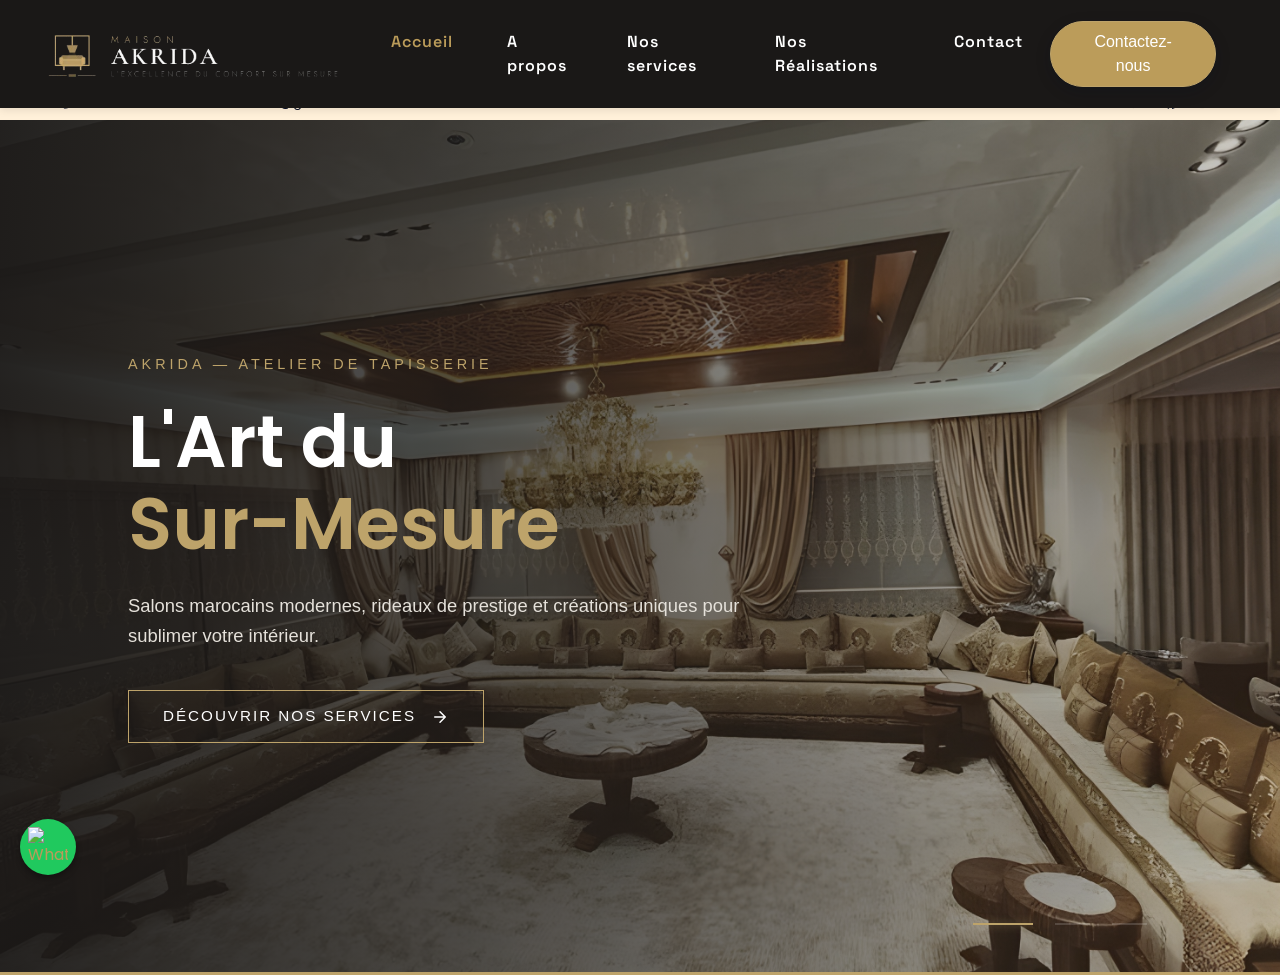
==== commit f7478239: "m" ====
--- a/index.html
+++ b/index.html
@@ -1,9 +1,8 @@
 <!DOCTYPE html>
 <html lang="en">
-
 <head>
+
     <meta charset="utf-8">
-
     <title>BOOKDARI</title>
     <meta property="og:title" content="BOOKDARI">
     <meta property="og:description" content="BOOKDARI est une conciergerie immobilière premium à Kénitra, spécialisée dans la gestion locative courte et longue durée.
@@ -113,7 +112,7 @@
 
 
     <!-- WhatsApp Button Start-->
-    <a href="https://wa.me/+212688427362" class="whatsapp-button" target="_blank">
+    <a href="https://wa.me/+212679093027" class="whatsapp-button" target="_blank">
       <img src="https://upload.wikimedia.org/wikipedia/commons/5/5e/WhatsApp_icon.png" alt="WhatsApp"/>
     </a>
   
@@ -172,25 +171,25 @@
         <div class="row py-2 px-lg-5">
             <div class="col-lg-6 text-left mb-2 mb-lg-0">
                 <div class="d-inline-flex align-items-center">
-                    <small><i class="fa fa-phone-alt mr-2"></i>+212688427362</small>
+                    <small><i class="fa fa-phone-alt mr-2"></i>+212679093027</small>
                     <small class="px-3">|</small>
-                    <small><i class="fa fa-envelope mr-2"></i>bookdari.conciergerie@gmail.com</small>
+                    <small><i class="fa fa-envelope mr-2"></i>akrida@gmail.com</small>
                 </div>
             </div>
             <div class="col-lg-6 text-right">
                 <div class="d-inline-flex align-items-center">
-                    <a class="text-primary px-2" href="https://wa.me/+212688427362">
+                    <a class="text-primary px-2" href="https://wa.me/+212679093027">
                         <i class="fab fa-whatsapp"></i>
                     </a>
-                    <a class="text-primary px-2" href="https://www.facebook.com/share/1BZVB6CDzH/?mibextid=LQQJ4d">
+                    <a class="text-primary px-2" href="https://www.facebook.com/share/1Gs4DzpLrz/">
                         <i class="fab fa-facebook"></i>
                     </a>
-                    <a class="text-primary px-2" href="https://www.instagram.com/bookdariconciergerie">
+                    <a class="text-primary px-2" href="https://www.instagram.com/oussama_decor112?igsh=MXFpN3BnMjZzaW83aw==">
                         <i class="fab fa-instagram"></i>
                     </a>
-                    <a class="text-primary px-2" href="https://www.linkedin.com/in/guillaume-maniez-6886a1387/">
+                    <!-- <a class="text-primary px-2" href="">
                         <i class="fab fa-linkedin-in"></i>
-                    </a>
+                    </a> -->
 
                 </div>
             </div>
@@ -221,7 +220,7 @@
 <div class="container-fluid p-0">
   <nav class="navbar navbar-expand-lg bg-white navbar-light py-3 py-lg-0 px-lg-5">
     <a href="index.html">
-      <img src="img/logoPng.png" width="110px">
+      <img src="img/logoAkrida2.png" width="300px">
     </a>
 
     <!-- Hamburger SVG -->
@@ -238,10 +237,10 @@
         <li class="nav-item"><a href="index.html" class="nav-link active">Accueil</a></li>
         <li class="nav-item"><a href="#A propos" class="nav-link">A propos</a></li>
         <li class="nav-item"><a href="#services" class="nav-link">Nos services</a></li>
-        <li class="nav-item"><a href="propriétés.html" class="nav-link">Nos propriétés</a></li>
-        <li class="nav-item"><a href="contact.html" class="nav-link">Contact</a></li>
+        <li class="nav-item"><a href="" class="nav-link">Nos Réalisations</a></li>
+        <li class="nav-item"><a href="" class="nav-link">Contact</a></li>
       </ul>
-      <a href="contact.html" class="btn btn-primary d-none d-lg-block lux-btn">Contactez-nous</a>
+      <a href="" class="btn btn-primary d-none d-lg-block lux-btn">Contactez-nous</a>
     </div>
   </nav>
 </div>
@@ -286,8 +285,8 @@
 /* Navbar links - luxury style */
 .lux-menu .nav-link {
   font-family: 'Space Grotesk', sans-serif !important;
-  font-weight: 500;
-  font-size: 1.05rem;
+  font-weight: 400;
+  font-size: 1rem;
   color: #060E25;
   position: relative;
   margin: 0 12px;
@@ -317,7 +316,7 @@
 
 /* Luxury button */
 .lux-btn {
-  font-weight: 600;
+  font-weight: 500;
   padding: 0.5rem 1.8rem;
   font-size: 1rem;
   border-radius: 50px;
@@ -427,109 +426,236 @@
 
 
 
-    
-
-<!-- Carousel Start -->
-<div class="container-fluid p-0 pb-5">
+
+<div class="container-fluid p-0 hero-carousel-section">
   <div id="header-carousel" class="carousel slide carousel-fade" data-ride="carousel" data-interval="9000">
 
-    <!-- Indicators -->
-    <ol class="carousel-indicators">
+    <ol class="carousel-indicators luxury-indicators">
       <li data-target="#header-carousel" data-slide-to="0" class="active"></li>
       <li data-target="#header-carousel" data-slide-to="1"></li>
       <li data-target="#header-carousel" data-slide-to="2"></li>
     </ol>
 
-    <!-- Slides -->
     <div class="carousel-inner">
 
-      <!-- Slide 1 -->
-      <div class="carousel-item position-relative animated-slide active" style="min-height: 100vh;">
-        <img class="position-absolute w-100 h-100 zoom-slide" src="img/1.jpg" style="object-fit: cover;">
-        <div class="carousel-caption d-flex flex-column align-items-center justify-content-center text-center">
-          <div class="p-3" style="max-width: 900px;">
-            <h6 class="text-title text-uppercase mb-3">BOOKDARI</h6>
-            <h3 class="display-3 text-capitalize text-white mb-3">Votre Confort Commence Ici</h3>
-            <p class="mx-md-5 px-5">Gestion complète de votre bien avec des services premium répondant à tous vos besoins.</p>
-            <a href="#services" class="c-button c-button--gooey">
-              Découvrir Nos Services
-              <div class="c-button__blobs">
-                <div></div><div></div><div></div>
-              </div>
-            </a>
+      <div class="carousel-item position-relative animated-slide active" style="height: 95vh; min-height: 600px;">
+        <img class="position-absolute w-100 h-100 zoom-slide" src="img/backg5.jpg" style="object-fit: cover; left: 0; top: 0;">
+        <div class="hero-overlay-gradient"></div>
+        <div class="hero-content-left-container">
+          <div class="hero-text-block">
+            <span class="text-title">AKRIDA — ATELIER DE TAPISSERIE</span>
+            <h3>
+              L'Art du <br>
+              <span class="gold-accent">Sur-Mesure</span>
+            </h3>
+            <p>
+              Salons marocains modernes, rideaux de prestige et créations uniques pour sublimer votre intérieur.
+            </p>
+            <div class="hero-action-zone">
+              <a href="#services" class="c-button lux-btn-modern">
+                <span>Découvrir Nos Services</span>
+                <svg viewBox="0 0 24 24" class="arrow-icon"><path d="M5 12h14M12 5l7 7-7 7" stroke="currentColor" stroke-width="2" fill="none" stroke-linecap="round" stroke-linejoin="round"/></svg>
+              </a>
+            </div>
           </div>
         </div>
       </div>
 
-      <!-- Slide 2 -->
-      <div class="carousel-item position-relative animated-slide" style="min-height: 100vh;">
-        <img class="position-absolute w-100 h-100 zoom-slide" src="img/slideImg2.jpg" style="object-fit: cover;">
-        <div class="carousel-caption d-flex flex-column align-items-center justify-content-center text-center">
-          <div class="p-3" style="max-width: 900px;">
-            <h6 class="text-title text-uppercase mb-3">BOOKDARI</h6>
-            <h3 class="display-3 text-capitalize text-white mb-3">Louez Sans Souci</h3>
-            <p class="mx-md-5 px-5">De la publication sur Airbnb et Booking à l’accueil, le ménage et la maintenance… nous prenons tout en charge.</p>
-            <a href="#A propos" class="c-button c-button--gooey">
-              À propos de nous
-              <div class="c-button__blobs">
-                <div></div><div></div><div></div>
-              </div>
-            </a>
+      <!-- <div class="carousel-item position-relative animated-slide" style="height: 95vh; min-height: 600px;">
+        <img class="position-absolute w-100 h-100 zoom-slide" src="img/slideImg2.jpg" style="object-fit: cover; left: 0; top: 0;">
+        <div class="hero-overlay-gradient"></div>
+        <div class="hero-content-left-container">
+          <div class="hero-text-block">
+            <span class="text-title">MAXIMISEZ VOS REVENUS</span>
+            <h3>
+              Sérénité & <br>
+              <span class="gold-accent">Performance</span>
+            </h3>
+            <p>
+              Prise en charge totale de vos voyageurs de la réservation au check-out sur Airbnb et Booking.com.
+            </p>
+            <div class="hero-action-zone">
+              <a href="#A propos" class="c-button lux-btn-modern">
+                <span>En savoir plus</span>
+                <svg viewBox="0 0 24 24" class="arrow-icon"><path d="M5 12h14M12 5l7 7-7 7" stroke="currentColor" stroke-width="2" fill="none" stroke-linecap="round" stroke-linejoin="round"/></svg>
+              </a>
+            </div>
           </div>
         </div>
-      </div>
-
-      <!-- Slide 3 -->
-      <div class="carousel-item position-relative animated-slide" style="min-height: 100vh;">
-        <img class="position-absolute w-100 h-100 zoom-slide" src="img/3.jpg" style="object-fit: cover;">
-        <div class="carousel-caption d-flex flex-column align-items-center justify-content-center text-center">
-          <div class="p-3" style="max-width: 900px;">
-            <h6 class="text-title text-uppercase mb-3">BOOKDARI</h6>
-            <h3 class="display-3 text-capitalize text-white mb-3">Votre bien entre de bonnes mains</h3>
-            <p class="mx-md-5 px-5">Nettoyage régulier, maintenance complète et optimisation de votre propriété pour attirer davantage de clients.</p>
-            <a href="contact.html" class="c-button c-button--gooey">
-              Contactez-nous
-              <div class="c-button__blobs">
-                <div></div><div></div><div></div>
-              </div>
-            </a>
+      </div> -->
+
+      <!-- <div class="carousel-item position-relative animated-slide" style="height: 95vh; min-height: 600px;">
+        <img class="position-absolute w-100 h-100 zoom-slide" src="img/3.jpg" style="object-fit: cover; left: 0; top: 0;">
+        <div class="hero-overlay-gradient"></div>
+        <div class="hero-content-left-container">
+          <div class="hero-text-block">
+            <span class="text-title">EXPÉRIENCE UNIQUE</span>
+            <h3>
+              Un Service <br>
+              <span class="gold-accent">Clé En Main</span>
+            </h3>
+            <p>
+              Confiez-nous vos clés et profitez de vos revenus locatifs en toute tranquillité d'esprit.
+            </p>
+            <div class="hero-action-zone">
+              <a href="contact.html" class="c-button lux-btn-modern">
+                <span>Estimer mon bien</span>
+                <svg viewBox="0 0 24 24" class="arrow-icon"><path d="M5 12h14M12 5l7 7-7 7" stroke="currentColor" stroke-width="2" fill="none" stroke-linecap="round" stroke-linejoin="round"/></svg>
+              </a>
+            </div>
           </div>
         </div>
-      </div>
+      </div> -->
 
     </div>
   </div>
 
-  <!-- Section Divider -->
   <div class="luxury-divider"></div>
 </div>
 
 <style>
-/* === Continuous Slow Zoom/Move Effect === */
+/* === STRUCTURE & OFFICIAL WEBSITE COLOR (#1A1817) === */
+.hero-carousel-section {
+    position: relative;
+    width: 100%;
+    background-color: #1A1817; /* Matches exactly your website theme */
+    overflow: hidden;
+}
+
+/* Perfect soft fade overlay starting deep from your official brand color #1A1817 */
+.hero-overlay-gradient {
+    position: absolute;
+    top: 0; 
+    left: 0; 
+    width: 100%; 
+    height: 100%;
+    background: linear-gradient(90deg, rgba(26, 24, 23, 0.95) 0%, rgba(26, 24, 23, 0.75) 35%, rgba(26, 24, 23, 0.2) 100%);    z-index: 2;
+    pointer-events: none;
+}
+
+/* Custom alignment layout wrapper replacing broken .carousel-caption */
+.hero-content-left-container {
+    position: absolute;
+    top: 0;
+    left: 0;
+    width: 100%;
+    height: 100%;
+    padding-left: 10%;
+    padding-right: 5%;
+    display: flex;
+    align-items: center;
+    justify-content: flex-start;
+    text-align: left;
+    z-index: 3;
+}
+
+.hero-text-block { 
+    width: 100%;
+    max-width: 650px;
+}
+
+/* === TYPOGRAPHIES & BRANDS === */
+.hero-text-block .text-title {
+    display: inline-block;
+    font-family: 'Poppins', sans-serif;
+    color: #BDA36A;
+    font-size: 0.9rem;
+    font-weight: 600;
+    letter-spacing: 5px;
+    margin-bottom: 25px;
+    text-transform: uppercase;
+}
+
+.hero-text-block h3 {
+    font-family: 'Poppins', sans-serif;
+    font-size: 4.5rem;
+    font-weight: 700;
+    color: #FFFFFF;
+    line-height: 1.15;
+    margin-bottom: 25px;
+}
+
+.hero-text-block .gold-accent {
+    color: #BDA36A;
+}
+
+.hero-text-block p {
+    font-family: 'Poppins', sans-serif;
+    color: #E5E1DA;
+    font-size: 1.15rem;
+    font-weight: 300;
+    line-height: 1.6;
+    margin-bottom: 40px;
+}
+
+/* === PREMIUM INTERACTIVE BUTTONS === */
+.lux-btn-modern {
+    display: inline-flex;
+    align-items: center;
+    text-decoration: none;
+    background: transparent;
+    border: 1px solid #BDA36A;
+    color: #FFFFFF;
+    font-family: 'Poppins', sans-serif;
+    font-weight: 500;
+    font-size: 0.95rem;
+    letter-spacing: 2px;
+    text-transform: uppercase;
+    padding: 14px 34px;
+    border-radius: 0px;
+    transition: background-color 0.4s ease, color 0.4s ease, box-shadow 0.4s ease;
+}
+
+.arrow-icon {
+    width: 18px;
+    height: 18px;
+    margin-left: 15px;
+    transition: transform 0.4s ease;
+}
+
+.lux-btn-modern:hover {
+    background-color: #BDA36A;
+    color: #1A1817 !important;
+    box-shadow: 0 10px 30px rgba(189, 163, 106, 0.25);
+    text-decoration: none;
+}
+
+.lux-btn-modern:hover .arrow-icon {
+    transform: translateX(6px);
+}
+
+.luxury-divider {
+    position: absolute;
+    bottom: 0; left: 0; width: 100%; height: 3px;
+    background: #BDA36A;
+    z-index: 4;
+}
+
+/* === CONTINUOUS SLOW ZOOM/MOVE EFFECT === */
 .zoom-slide {
-  animation: cinematicZoom 15s ease-in-out infinite alternate;
-  transform-origin: center center;
+    animation: cinematicZoom 15s ease-in-out infinite alternate;
+    transform-origin: center center;
+    z-index: 1;
 }
 
 @keyframes cinematicZoom {
-  0% { transform: scale(1) translate(0,0); }
-  25% { transform: scale(1.05) translate(-10px,-5px); }
-  50% { transform: scale(1.1) translate(10px,5px); }
-  75% { transform: scale(1.05) translate(-5px,10px); }
-  100% { transform: scale(1) translate(0,0); }
-}
-
-/* === Animated Text/Title/Paragraph/Button === */
+    0% { transform: scale(1) translate(0,0); }
+    25% { transform: scale(1.05) translate(-10px,-5px); }
+    50% { transform: scale(1.1) translate(10px,5px); }
+    75% { transform: scale(1.05) translate(-5px,10px); }
+    100% { transform: scale(1) translate(0,0); }
+}
+
+/* === ANIMATED TEXT/TITLE/PARAGRAPH/BUTTON === */
 .animated-slide .text-title,
 .animated-slide h3,
 .animated-slide p {
-  opacity: 0;
-  transform: translateY(-50px);
-  transition: all 0.9s ease;
+    opacity: 0;
+    transform: translateY(-50px);
 }
 .animated-slide .c-button {
-  opacity: 0;
-  transform: translateY(50px);
+    opacity: 0;
+    transform: translateY(50px);
 }
 
 .carousel-item.active .text-title { animation: titleDrop 1s forwards 0.3s; }
@@ -541,103 +667,61 @@
 @keyframes buttonRise { to { opacity: 1; transform: translateY(0); } }
 @keyframes fadeIn { to { opacity: 1; transform: translateY(0); } }
 
-/* === Paragraph Style === */
-.carousel-caption p {
-  color: #f8f8f8;
-  font-size: 15px;
-  line-height: 1.9;
-  max-width: 750px;
-  margin: 0 auto 30px auto;
-  text-align: center;
-  background: #050c213c;
-  padding: 15px 25px;
-  border-radius: 14px;
-  backdrop-filter: blur(8px);
-  box-shadow: 0 0 35px #bb9c5a3b;
-  letter-spacing: 0.3px;
-  font-weight: 400;
-}
-
-/* === Gooey Button === */
-.c-button {
-  color: #000;
-  background: transparent;
-  font-weight: 600;
-  font-size: 13px;
-  padding: 0.7em 1.4em;
-  cursor: pointer;
-  position: relative;
-  z-index: 1;
-  text-decoration: none;
-  display: inline-block;
-}
-.c-button--gooey {
-  color: #fff;
-  text-transform: uppercase;
-  letter-spacing: 1px;
-  border: 3px solid #BB9C5A;
-  transition: all 700ms ease;
-  border-radius: 5px;
-}
-.c-button--gooey .c-button__blobs {
-  height: 100%;
-  filter: url(#goo);
-  overflow: hidden;
-  position: absolute;
-  top: 0; left: 0; bottom: -3px; right: -1px;
-  z-index: -1;
-}
-.c-button--gooey .c-button__blobs div {
-  background-color: #BB9C5A;
-  width: 34%;
-  height: 100%;
-  border-radius: 100%;
-  position: absolute;
-  transform: scale(1.4) translateY(125%) translateZ(0);
-  transition: all 700ms ease;
-}
-.c-button--gooey:hover {
-  color: #fff;
-  background-color: rgba(187,156,90,0.1);
-  box-shadow: 0 0 25px #bb9c5a4f;
-}
-
-/* === Indicators === */
-.carousel-indicators {
-  bottom: 20px;
-  display: flex;
-  justify-content: center;
-  gap: 10px;
-}
-
-.carousel-indicators li {
-  width: 14px;
-  height: 14px;
-  border-radius: 4px;
-  background-color: rgba(255, 255, 255, 0.5);
-  transition: all 0.4s ease;
-  cursor: pointer;
-  border: 1px solid #BB9C5A;
-  transform: scale(1);
-}
-.carousel-indicators li.active {
-  background-color: #BB9C5A;
-  width: 18px;
-  height: 18px;
-  border-radius: 6px;
-  box-shadow: 0 0 12px #BB9C5A80;
-  transform: scale(1.2);
-}
-.carousel-indicators li:hover {
-  transform: scale(1.1);
-  background-color: rgba(187, 156, 90, 0.8);
+/* === LINEAR DOT INDICATORS === */
+.luxury-indicators {
+    bottom: 40px;
+    justify-content: flex-end;
+    padding-right: 10%;
+    margin: 0;
+    gap: 12px;
+    z-index: 5;
+}
+
+.luxury-indicators li {
+    width: 35px;
+    height: 2px;
+    background-color: rgba(255, 255, 255, 0.3);
+    border: none;
+    transition: all 0.4s ease;
+    cursor: pointer;
+    border-radius: 0;
+}
+
+.luxury-indicators li.active {
+    background-color: #BDA36A;
+    width: 60px;
+    box-shadow: 0 0 8px rgba(189, 163, 106, 0.6);
+}
+
+/* === RESPONSIVE VIEWPORTS === */
+@media (max-width: 992px) {
+    .hero-content-left-container { padding-left: 6%; padding-right: 6%; }
+    .hero-text-block h3 { font-size: 3.2rem; }
+    .luxury-indicators { justify-content: center; padding-right: 0; bottom: 25px; }
+}
+
+@media (max-width: 576px) {
+    .hero-overlay-gradient {
+        background: linear-gradient(180deg, rgba(26, 24, 23, 0.9) 0%, rgba(26, 24, 23, 0.8) 60%, rgba(26, 24, 23, 0.4) 100%);
+    }
+    .hero-content-left-container { padding-left: 20px; padding-right: 20px; }
+    .hero-text-block h3 { font-size: 2.3rem; margin-bottom: 15px; }
+    .hero-text-block p { font-size: 1rem; margin-bottom: 30px; }
+    .lux-btn-modern { width: 100%; justify-content: center; padding: 12px 24px; }
 }
 </style>
 
 <script>
+// Prevent visual transition glitches during background loops
 $('#header-carousel').on('slide.bs.carousel', function () {
-  $('.animated-slide .text-title, .animated-slide h3, .animated-slide p').css({opacity:0, transform:'translateY(-50px)'});
-  $('.animated-slide .c-button').css({opacity:0, transform:'translateY(50px)'});
+    $('.animated-slide .text-title, .animated-slide h3, .animated-slide p, .animated-slide .c-button').css({
+        'animation': 'none',
+        'opacity': '0'
+    });
+});
+
+$('#header-carousel').on('slid.bs.carousel', function () {
+    $('.animated-slide .text-title, .animated-slide h3, .animated-slide p, .animated-slide .c-button').attr('style', '');
 });
 </script>
 
@@ -662,1350 +746,6 @@
 
     
     
-    <!-- About Start -->
-    <div class="about-section container-fluid" id="A propos">
-      <div class="container container-ab-sec py-5">
-          <div class="row align-items-center">
-              <div class="col-lg-6 pb-5 pb-lg-0">
-
-
-                  <div class="gallery-container">
-                      
-                      <div class="gallery-card tall-card">
-                          <img class="twistable" src="img/villa-bg.jpg" alt="Lush Poolside with Huts">
-                      </div>
-                      <div class="gallery-card">
-                          <img class="twistable" src="img/ab.jpg" alt="Resort Building by the Pool">
-                      </div>
-
-                      <div class="gallery-card">
-                        <img class="twistable" src="img/ab1.jpg" alt="Resort Poolside View">
-                    </div>
-                  </div>
-
-
-                  <style>
-                    .about-section {
-                      background-color: #F9F9F9;
-                      padding-bottom: 60px;
-                      padding-top: 60px;
-                    }
-
-                 .gallery-container {
-                      display: grid;
-                      grid-template-columns: 1fr 1fr;
-                      grid-gap: 15px;
-                      max-width: 600px;
-                      margin: 50px auto;
-                  
-                  }
-                  .gallery-card {
-                      overflow: hidden;
-                      border-radius: 10px;
-                      transform: scale(0.85);
-                      transition: transform 0.6s ease-out;
-                      background-color:  transparent !important;
-                  }
-                  .gallery-card.in-view {
-                      transform: scale(1);
-                  }
-                  .tall-card {
-                      grid-row: span 2;
-                  }
-                  .gallery-card img {
-                      width: 100%;
-                      height: 100%;
-                      object-fit: cover;
-                      display: block;
-                  }
-
-
-                  </style>
-
-<script>
-  const cards = document.querySelectorAll('.gallery-card');
-
-  const observer = new IntersectionObserver((entries) => {
-      entries.forEach(entry => {
-          if (entry.isIntersecting) {
-              entry.target.classList.add('in-view');
-          } else {
-              entry.target.classList.remove('in-view');
-          }
-      });
-  }, { threshold: 0.9 }); 
-
-  cards.forEach(card => {
-      observer.observe(card);
-   });
-</script>
-
-
-<!-- effect images -->
-
-<style>
-  /* Twist effect style */
-  .twistable {
-    display: block;
-    width: 100%;
-    border-radius: 12px;
-    transition: transform 0.4s ease;
-    transform-style: preserve-3d;
-    cursor: pointer;
-    
-  }
-  </style>
-  
-  <script>
-  const imgs = document.querySelectorAll(".twistable");
-  
-  imgs.forEach(img => {
-    img.addEventListener("click", (e) => {
-      const rect = img.getBoundingClientRect();
-      const x = e.clientX - rect.left;
-      const y = e.clientY - rect.top;
-  
-      const centerX = rect.width / 2;
-      const centerY = rect.height / 2;
-  
-      const rotateX = ((y - centerY) / centerY) * -12;
-      const rotateY = ((x - centerX) / centerX) * 12;
-  
-      img.style.transform = `perspective(800px) rotateX(${rotateX}deg) rotateY(${rotateY}deg) scale(0.97)`;
-  
-      setTimeout(() => {
-        img.style.transform = "perspective(800px) rotateX(0deg) rotateY(0deg) scale(1)";
-      }, 300);
-    });
-  });
-</script>
-
-              </div>
-              <div class="col-lg-6">
-                  
-                  <h6 class="d-inline-block text-primary text-uppercase bg-light luxury-subtitle py-1 px-2">À propos de nous</h6>
-                  <h1 class="about-title mb-4">Conciergerie premium & revenus optimisés</h1>
-                  <div class="about-container animated-line-div">
-                      <div class="animated-line-vertical"></div>
-                      <p class=" about-text pl-4 border-left border-primary">BOOKDARI est une conciergerie immobilière haut de gamme basée à Kénitra. Nous accompagnons les propriétaires et investisseurs dans la gestion locative complète, en courte et longue durée. De la création et l’optimisation des annonces sur Airbnb et Booking aux check‑in/out professionnels, ménage hôtelier et maintenance, nous protégeons votre bien tout en offrant une expérience client irréprochable. Nos équipes optimisent les photos, la description et la tarification pour booster la visibilité, l’occupation et les revenus. Votre bien, notre priorité.
-
-                      </p>
-
-                  </div>
-                  <!-- <div class="row pt-3">
-
-                    <div class="col-sm-4 d-flex align-items-center wow fadeIn" data-wow-delay="0.1s">
-                      <i class="fa fa-check fa-2x text-primary flex-shrink-0 me-3"></i>
-                      &nbsp;
-                      &nbsp;
-                      <h6 class="mb-0 fw-semibold">Gestion complète</h6>
-                    </div>
-                    <div class="col-sm-4 d-flex align-items-center wow fadeIn" data-wow-delay="0.3s">
-                      <i class="fa fa-check fa-2x text-primary flex-shrink-0 me-3"></i>
-                      &nbsp;
-                      &nbsp;
-                      <h6 class="mb-0 fw-semibold">Tranquillité d’esprit</h6>
-                    </div>
-                    <div class="col-sm-4 d-flex align-items-center wow fadeIn" data-wow-delay="0.5s">
-                      <i class="fa fa-check fa-2x text-primary flex-shrink-0 me-3"></i>
-                      &nbsp;
-                      &nbsp;
-                      <h6 class="mb-0 fw-semibold">Service Client 24/7</h6>
-                    </div>
-                      
-                  </div> -->
-
-                  <div class="d-flex justify-content-start mt-4 social-icons-lux">
-                    <a href="https://wa.me/+212688427362" target="_blank" class="icon"><i class="fab fa-whatsapp"></i></a>
-                    <a href="https://www.facebook.com/share/1BZVB6CDzH/?mibextid=LQQJ4d" target="_blank" class="icon"><i class="fab fa-facebook-f"></i></a>
-                    <a href="https://www.linkedin.com/in/guillaume-maniez-6886a1387/" target="_blank" class="icon"><i class="fab fa-linkedin-in"></i></a>
-                    <a href="https://www.instagram.com/bookdariconciergerie" target="_blank" class="icon"><i class="fab fa-instagram"></i></a>
-                  </div>
-                  
-                  
-
-              </div>
-          </div>
-      </div>
-  </div>
-
-  <style>
-
-    /* .container-ab-sec {
-      background-color: #060e250b;
-      border-radius: 20px;
-  
-    } */
-
-
-    /* Text */
-.about-section .about-text {
-  
-    text-align: justify;           /* neat block alignment */
-    text-justify: inter-word;      /* spacing between words */
-    hyphens: auto;                 /* automatic word breaks */
-    letter-spacing: 0.5px;         /* elegant spacing */
-    word-spacing: 1px;             /* clean text flow */
-
-}
-.about-section .about-title ,.about-title{
-  font-family: 'Cinzel', serif;
-  font-weight: 700;
-  position: relative;
-}
-
-
-
-
-
-    .bg-light{
-      background-color: #d5b163a8 !important;
-      border-radius: 20px !important;
-    }
-
-      .about-container {
-          display: flex;
-      }
-
-      .animated-line-vertical {
-          position: relative;
-          width: 30px;       
-          height: auto;    
-          background-color: #BB9C5A;
-          overflow: hidden;
-          border-radius: 2px;
-          margin-left: 2px;
-      }
-
-.animated-line-vertical::after {
-content: "";
-position: absolute;
-top: -50%;
-left: 0;
-width: 100%;
-height: 60%;
-background: rgba(255, 255, 255, 0.7); 
-animation: slide-vertical 2s linear infinite;
-}
-
-@keyframes slide-vertical {
-0% {
-top: -50%;
-}
-100% {
-top: 100%;
-}
-}
-
-
-/* CSS */
-.col-6 img {
-transition: transform 0.8s ease-in-out;
-cursor: pointer;
-}
-
-.btn-primary-iconsAb {
-  border: 10px black;
-}
-
-
-
-.fa-check {
-  color: #BB9C5A !important;
-}
-
-
-
-
-/* icons style */
-
-
-.social-icons-lux {
-  display: flex;
-  gap: 15px;
-}
-
-
-.social-icons-lux .icon {
-  width: 45px;
-  height: 45px;
-  display: flex;
-  justify-content: center;
-  align-items: center;
-  border: 2px solid #BB9C5A;   /* border color */
-  /* border-radius: 12px;          مربعة بزاوية شوي round */
-  font-size: 22px;
-  color: #BB9C5A;              /* icon color */
-  background: transparent;     /* خلفية شفافة */
-  transition: all 0.35s ease;
-  text-decoration: none;
-}
-
-/* active effect  */
-.social-icons-lux .icon:active {
-  background: #BB9C5A;
-  color: #fff;
-  transform: translateY(-4px);
-  box-shadow: 0 6px 15px rgba(187,156,90,0.4);
-}
-
-
-
-
-
-
-  </style>
-
-<script>
-  document.querySelectorAll(".col-6").forEach(col => {
-    const img = col.querySelector("img");
-    let angle = 0;
-
-    col.addEventListener("click", () => {
-      angle += 360;
-      img.style.transform = `rotate(${angle}deg)`;
-    });
-
-    col.addEventListener("mouseenter", () => {
-      if (!/Mobi|Android/i.test(navigator.userAgent)) { 
-        angle += 360;
-        img.style.transform = `rotate(${angle}deg)`;
-      }
-    });
-  });
-</script>
-
-
-
-  
-  <!-- About End -->
-
-
-
-
-
-
-
-
-
-
-
-
-
-
-
-
-
-
-
-
-  <!-- Why Choose Us Start -->
-<section class="why-choose section-padding text-center">
-  <div class="container">
-    <h2 class="section-title mb-5 wow fadeInUp" data-wow-delay="0.2s">
-      Pourquoi choisir <span class="about-title">BOOKDARI</span>
-    </h2>
-
-    <div class="why-grid">
-      <!-- Card 1 -->
-      <div class="why-card wow fadeInUp" data-wow-delay="0.3s" data-aos="zoom-in" data-aos-delay="200">
-        <div class="icon-box">
-          <i class="fas fa-key"></i>
-        </div>
-        <h4>Gestion clé en main</h4>
-        <p>
-          Nous prenons tout en charge, de la publicité à la maintenance,
-          pour que vous puissiez profiter d’une tranquillité totale.
-        </p>
-      </div>
-
-      <!-- Card 2 -->
-      <div class="why-card wow fadeInUp" data-wow-delay="0.5s" data-aos="zoom-in" data-aos-delay="200">
-        <div class="icon-box">
-          <i class="fas fa-chart-line"></i>
-        </div>
-        <h4>Optimisation des revenus</h4>
-        <p>
-          Nous améliorons vos photos, descriptions et tarifs pour maximiser la visibilité,
-          l’occupation et vos profits.
-        </p>
-      </div>
-
-      <!-- Card 3 -->
-      <div class="why-card wow fadeInUp" data-wow-delay="0.7s" data-aos="zoom-in" data-aos-delay="200">
-        <div class="icon-box">
-          <i class="fas fa-headset"></i>
-        </div>
-        <h4>Service client 24/7</h4>
-        <p>
-          Support continu pour les clients et investisseurs à tout moment,
-          garantissant une expérience fluide et professionnelle.
-        </p>
-      </div>
-    </div>
-  </div>
-</section>
-
-<!-- === STYLE === -->
-<style>
-.why-choose {
-  background: #0b132b;
-  color: #fff;
-  padding: 70px 20px;
-  position: relative;
-  overflow: hidden;
-}
-.why-choose::before {
-  content: "";
-  position: absolute;
-  top: -50%;
-  left: -50%;
-  width: 200%;
-  height: 200%;
-  background: radial-gradient(circle at center, rgba(187,156,90,0.1), transparent 70%);
-  animation: rotateBg 20s linear infinite;
-}
-@keyframes rotateBg {
-  from { transform: rotate(0deg); }
-  to { transform: rotate(360deg); }
-}
-
-.section-title {
-  font-size: 36px;
-  font-weight: 600;
-  color: #fff;
-  text-transform: uppercase;
-  letter-spacing: 1px;
-}
-.section-title span {
-  color: #BB9C5A;
-}
-
-.why-grid {
-  display: grid;
-  grid-template-columns: repeat(auto-fit, minmax(260px, 1fr));
-  gap: 40px;
-  justify-items: center;
-}
-
-.why-card {
-  background: rgba(255,255,255,0.05);
-  border: 1px solid rgba(187,156,90,0.25);
-  border-radius: 18px;
-  padding: 40px 25px;
-  text-align: center;
-  max-width: 340px;
-  transition: all 0.5s ease;
-  backdrop-filter: blur(8px);
-  box-shadow: 0 0 20px rgba(187,156,90,0.12);
-}
-.why-card:hover {
-  transform: translateY(-10px);
-  box-shadow: 0 0 40px rgba(187,156,90,0.25);
-}
-
-.icon-box {
-  background: linear-gradient(135deg, #BB9C5A, #d4af37);
-  width: 70px;
-  height: 70px;
-  margin: 0 auto 25px auto;
-  border-radius: 50%;
-  display: flex;
-  align-items: center;
-  justify-content: center;
-  color: #0b132b;
-  font-size: 28px;
-  box-shadow: 0 0 25px rgba(187,156,90,0.5);
-  animation: floatIcon 3s ease-in-out infinite;
-}
-@keyframes floatIcon {
-  0%,100% { transform: translateY(0); }
-  50% { transform: translateY(-10px); }
-}
-
-.why-card h4 {
-  color: #fff;
-  font-size: 20px;
-  margin-bottom: 15px;
-  text-transform: uppercase;
-  letter-spacing: 0.5px;
-}
-
-.why-card p {
-  color: #ddd;
-  font-size: 15px;
-  line-height: 1.8;
-  margin: 0;
-}
-</style>
-
-<!-- Font Awesome for icons -->
-<script src="https://kit.fontawesome.com/a076d05399.js" crossorigin="anonymous"></script>
-
-<!-- Font Awesome & AOS -->
-<script src="https://kit.fontawesome.com/a076d05399.js" crossorigin="anonymous"></script>
-<link href="https://unpkg.com/aos@2.3.1/dist/aos.css" rel="stylesheet">
-<script src="https://unpkg.com/aos@2.3.1/dist/aos.js"></script>
-<script>AOS.init();</script>
-
-
-
-
-
-
-
-
-
-
-
-
-
-
-
-
-
-
-
-
-
-
-<!-- Section Divider -->
-<div class="luxury-divider"></div>
-
-<style>
-/* ===== Luxury Pro Divider ===== */
-.luxury-divider {
-  position: relative;
-  width: 100%;
-  height: 6px;
-  background: linear-gradient(90deg, #060E25, #0A1B3D, #060E25);
-  overflow: hidden;
-  box-shadow: 0 0 15px rgba(6, 14, 37, 0.6); /* subtle glow */
-}
-
-/* Shine effect */
-.luxury-divider::before {
-  content: "";
-  position: absolute;
-  top: 0;
-  left: -40%;
-  width: 40%;
-  height: 100%;
-  background: linear-gradient(
-    120deg,
-    rgba(255, 255, 255, 0) 0%,
-    #BB9C5A 50%,  /* golden reflection */
-    rgba(255, 255, 255, 0) 100%
-  );
-  animation: shineMove 3s infinite linear;
-}
-
-/* Moving shine */
-@keyframes shineMove {
-  0% { left: -40%; }
-  100% { left: 120%; }
-}
-
-
-</style>
-
-
-
-
-
-
-
-
-
-
-
-
-
-
-<!-- Services Section Start -->
-<section id="services" class="py-services">
-  <div class="container">
-    <div class="row mx-0 justify-content-center text-center">
-      <div class="col-lg-6">
-          <h6 class="d-inline-block bg-light luxury-subtitle text-primary text-uppercase py-1 px-2">Nos Services</h6>
-          <h2>Nos services de gestion immobilière premium</h2>
-
-          <br>
-      </div>
-      
-  </div>    <div class="services-slider swiper">
-      <div class="swiper-wrapper">
-
-        <!-- Slide 1 -->
-        <div class="swiper-slide service-slide" style="background-image: url('img/img1.jpg');">
-          <div class="slide-content">
-            <!-- <div class="icon-box">
-              <i class="fas fa-key"></i>
-            </div> -->
-            <h4>Gestion locative clé en main</h4>
-            <p>Nous prenons tout en charge, de la mise en ligne à la gestion complète de vos locations, pour une rentabilité sans stress.</p>
-          </div>
-        </div>
-
-        <!-- Slide 2 -->
-        <div class="swiper-slide service-slide" style="background-image: url('img/slideImg3.jpg');">
-          <div class="slide-content">
-            <!-- <div class="icon-box">
-              <i class="fas fa-chart-line"></i>
-            </div> -->
-            <h4>Location saisonnière et longue durée</h4>
-            <p>Profitez d’une gestion fluide pour vos locations courtes ou longues, avec un suivi professionnel et des locataires fiables.</p>
-          </div>
-        </div>
-
-        <!-- Slide 3 -->
-        <div class="swiper-slide service-slide" style="background-image: url('img/img3.jpg');">
-          <div class="slide-content">
-            <!-- <div class="icon-box">
-              <i class="fas fa-headset"></i>
-            </div> -->
-            <h4>Check-in / Check-out professionnels</h4>
-            <p>Accueil chaleureux, départ organisé — vos clients profitent d’une expérience 5 étoiles dès leur arrivée.</p>
-          </div>
-        </div>
-
-        <!-- Slide 4 -->
-        <div class="swiper-slide service-slide" style="background-image: url('img/img4.jpg');">
-          <div class="slide-content">
-            <!-- <div class="icon-box">
-              <i class="fas fa-broom"></i>
-            </div> -->
-            <h4>Ménage</h4>
-            <p>Service de nettoyage impeccable pour garantir un logement toujours propre et prêt à accueillir vos hôtes.</p>
-          </div>
-        </div>
-
-        <!-- Slide 5 -->
-        <div class="swiper-slide service-slide" style="background-image: url('img/img5.jpg');">
-          <div class="slide-content">
-            <!-- <div class="icon-box">
-              <i class="fas fa-tools"></i>
-            </div> -->
-            <h4>Maintenance</h4>
-            <p>Interventions rapides et efficaces pour entretenir votre bien et assurer son bon fonctionnement à tout moment.</p>
-          </div>
-        </div>
-
-        <!-- Slide 6 -->
-        <div class="swiper-slide service-slide" style="background-image: url('img/img6.jpg');">
-          <div class="slide-content">
-            <!-- <div class="icon-box">
-              <i class="fas fa-gem"></i>
-            </div> -->
-            <h4>Valorisation de votre bien</h4>
-            <p>Nous mettons en avant le potentiel de votre propriété pour maximiser sa valeur et attirer plus de clients.</p>
-          </div>
-        </div>
-
-        <!-- Slide 7 -->
-        <div class="swiper-slide service-slide" style="background-image: url('img/img7.jpg');">
-          <div class="slide-content">
-            <!-- <div class="icon-box">
-              <i class="fas fa-bullseye"></i>
-            </div> -->
-            <h4>Optimisation des annonces</h4>
-            <p>Des annonces attractives et bien positionnées grâce à des visuels professionnels et une stratégie tarifaire adaptée.</p>
-          </div>
-        </div>
-
-      </div>
-
-      <!-- Pagination -->
-      <div class="swiper-pagination"></div>
-
-      <!-- Navigation -->
-      <div class="swiper-button-next"></div>
-      <div class="swiper-button-prev"></div>
-    </div>
-  </div>
-</section>
-
-<!-- Services Section End -->
-
-<!-- Swiper JS CDN -->
-<link rel="stylesheet" href="https://cdn.jsdelivr.net/npm/swiper@10/swiper-bundle.min.css" />
-<script src="https://cdn.jsdelivr.net/npm/swiper@10/swiper-bundle.min.js"></script>
-
-<!-- Font Awesome -->
-<script src="https://kit.fontawesome.com/a076d05399.js" crossorigin="anonymous"></script>
-
-<!-- Custom CSS -->
-<style>
-  .py-services {
-    padding-top: 90px;
-    padding-bottom: 60px;
-  }
-
-  .service-slide {
-    position: relative;
-    height: 400px;
-    background-size: cover;
-    background-position: center;
-    border-radius: 15px;
-    display: flex;
-    align-items: center;
-    justify-content: center;
-  }
-
-  .slide-content {
-    background: rgba(6,14,37,0.75);
-    color: #fff;
-    text-align: center;
-    padding: 25px 30px;
-    border-radius: 15px;
-    max-width: 90%;
-  }
-
-  .slide-content .icon-box {
-    width: 70px;
-    height: 70px;
-    margin: 0 auto 15px;
-    background: linear-gradient(135deg, #BB9C5A, #d4af37);
-    border-radius: 50%;
-    display: flex;
-    align-items: center;
-    justify-content: center;
-    font-size: 28px;
-    color: #060E25;
-  }
-
-  .slide-content h4 {
-    font-size: 20px;
-    margin-bottom: 8px;
-    color: #fff;
-  }
-
-  .slide-content p {
-    font-size: 14px;
-    margin: 0;
-    color: #ffffff9a;
-  }
-
-  .swiper-button-next,
-  .swiper-button-prev {
-    color: #060E25;
-  }
-
-  .swiper-pagination-bullet {
-    background: #060E25;
-  }
-
-  /* Fade-up animation only on mobile */
-  @media (max-width: 768px) {
-    .slide-content.fade-up {
-      opacity: 0;
-      transform: translateY(30px);
-      animation: fadeUp 0.8s ease forwards;
-    }
-
-    @keyframes fadeUp {
-      from { opacity: 0; transform: translateY(30px); }
-      to { opacity: 1; transform: translateY(0); }
-    }
-  }
-</style>
-
-<script>
-const swiper = new Swiper('.services-slider', {
-  slidesPerView: 1,
-  spaceBetween: 30,
-  loop: true,
-  pagination: {
-    el: '.swiper-pagination',
-    clickable: true,
-  },
-  navigation: {
-    nextEl: '.swiper-button-next',
-    prevEl: '.swiper-button-prev',
-  },
-  breakpoints: {
-    576: { slidesPerView: 1 },
-    768: { slidesPerView: 2 },
-    992: { slidesPerView: 3 },
-    1200: { slidesPerView: 4 },
-  },
-  autoplay: {
-    delay: 4000,
-    disableOnInteraction: false,
-  },
-});
-
-//  Fade-up on mobile for all slides
-if (window.innerWidth <= 768) {
-  const observer = new IntersectionObserver((entries) => {
-    entries.forEach(entry => {
-      if (entry.isIntersecting) {
-        entry.target.classList.add('fade-up');
-      }
-    });
-  }, { threshold: 0.2 });
-
-  document.querySelectorAll('.slide-content').forEach(el => observer.observe(el));
-}
-</script>
-
-
-
-<br><br>
-
-<!-- section services End -->
-
-
-
-<!-- Section Divider -->
-<div class="luxury-divider"></div>
-
-
-
-
-
-
-
-
-
-
-
-
-
-
-
-
-
-<!-- Contactez-nous Section  -->
-<section class="cta-lux-section">
-  <div class="cta-bg"></div>
-  <div class="cta-overlay">
-    <div class="container text-center">
-      <h2 class="cta-title">Contactez-nous pour toute demande ou information</h2>
-      <a href="contact.html" class="cta-btn">Contactez-nous</a>
-    </div>
-  </div>
-</section>
-
-<style>
-
-.cta-lux-section {
-  position: relative;
-  width: 100%;
-  height: 250px; /* section height */
-  overflow: hidden;
-  display: flex;
-  align-items: center;
-  justify-content: center;
-}
-
-.cta-bg {
-  position: absolute;
-  top: 0;
-  left: 0;
-  width: 100%;
-  height: 130%; /* extra height for parallax */
-  background-image: url('img/cta-bg.jpg');
-  background-size: cover;
-  background-position: center;
-  z-index: -1;
-  transform: translateY(0) scale(1.1);
-  will-change: transform; /* GPU acceleration */
-}
-
-.cta-overlay {
-  position: relative;
-  z-index: 2;
-  width: 100%;
-  height: 100%;
-  display: flex;
-  flex-direction: column;
-  justify-content: center;
-  align-items: center;
-  padding: 0 20px;
-  background: rgba(6,14,37,0.35); /* subtle overlay for lux look */
-}
-
-.cta-title {
-  color: #fff; /* updated color */
-  font-size: 2.5rem;
-  font-weight: 800;
-  text-shadow: 0 4px 15px rgba(0,0,0,0.5);
-  margin-bottom: 25px;
-  text-align: center;
-  line-height: 1.3;
-  font-family: 'Space Grotesk', sans-serif;
-
-}
-
-.cta-btn {
-  padding: 10px 40px;
-  background-color: #BB9C5A; /* updated button color */
-  color: #fff;
-  font-weight: 700;
-  text-decoration: none;
-  border-radius: 50px;
-  box-shadow: 0 8px 25px rgba(0,0,0,0.3);
-  transition: all 0.4s ease;
-  text-decoration: none !important;
-}
-
-.cta-btn:hover {
-  transform: translateY(-3px) scale(1.05);
-  transform: translateY(-3px);
-  box-shadow: 0 8px 20px rgba(6,14,37,0.35);
-  background-color: #060E25;
-  color: #fff;
-}
-
-
-/* Responsive */
-@media (max-width:768px){
-  .cta-title{ font-size:1.8rem; }
-  .cta-btn{ padding:12px 30px; }
-}
-</style>
-
-<script>
-// Smooth parallax inside section
-const ctaBg = document.querySelector('.cta-bg');
-const ctaSection = document.querySelector('.cta-lux-section');
-
-window.addEventListener('scroll', () => {
-  const rect = ctaSection.getBoundingClientRect();
-  const windowHeight = window.innerHeight;
-
-  if(rect.bottom > 0 && rect.top < windowHeight){
-    // calculate parallax offset based on section center
-    const sectionCenter = rect.top + rect.height / 2 - windowHeight / 2;
-    const offset = sectionCenter * -0.2; // negative for natural parallax
-    ctaBg.style.transform = `translateY(${offset}px) scale(1.1)`;
-  }
-});
-</script>
-
-
-
-
-
-
-<!-- Section Divider -->
-<div class="luxury-divider"></div>
-
-    
-
-
-
-
-
-
-
-
-
-
-
-
-
-<!-- Testimonial Section Start -->
-<section class="luxury-testimonial-section">
-  <div class="container">
-    <div class="row align-items-center justify-content-center">
-      <!-- Left: Image -->
-      <div class="col-lg-6 col-md-10  mb-lg-0 text-center">
-        <img
-          class="img-fluid img-luxury"
-          src="img/Témoignages.jpg"
-          alt="Luxury happy clients"
-          loading="lazy"
-        />
-      </div>
-
-      <br>
-      <!-- Right: Testimonials -->
-      <div class="col-lg-6 col-md-10">
-        <div class="text-center ">
-          <h6 class="luxury-subtitle bg-light">Témoignages</h6>
-          <h2 class="luxury-title">Ce que disent nos clients</h2>
-        </div>
-        
-        <br>
-
-        <div class="lux-slider">
-          <div class="lux-slide active">
-            <div class="lux-stars">★★★★★</div>
-            <p>
-              Excellent service! Very professional, transparent, and attentive to client needs. The whole process was smooth and efficient. Highly recommended!
-            </p>
-            <h5>— Mohamed R.</h5>
-          </div>
-
-          <div class="lux-slide">
-            <div class="lux-stars">★★★★★</div>
-            <p>
-              Service impeccable ! L’équipe s’occupe de tout : annonces, check-in, ménage… 
-      Je reçois mes revenus sans le moindre souci. 
-      C’est exactement ce qu’il me fallait.
-            </p>
-            <h5>— Youssef K.</h5>
-          </div>
-
-          <!-- <div class="lux-slide">
-            <div class="lux-stars">★★★★★</div>
-            <p>
-              “Les activités proposées font toute la différence : excursions, mer,
-              location... mes voyageurs adorent ! Une expérience premium.”
-            </p>
-            <h5>— Fatima A.</h5>
-          </div> -->
-
-          <div class="lux-slide">
-            <div class="lux-stars">★★★★★</div>
-            <p>
-              Une gestion très professionnelle et transparente. 
-      Mon bien est toujours impeccable, et mes locataires sont ravis. 
-      Je me sens enfin serein.
-            </p>
-            <h5>— Karim L.</h5>
-          </div>
-
-          <div class="lux-slide">
-            <div class="lux-stars">★★★★★</div>
-            <p>
-              Une équipe à l’écoute, réactive et disponible. 
-      Depuis que j’ai confié mes biens à BOOKDARI, mes revenus ont littéralement doublé. 
-      Je recommande sans hésiter.
-            </p>
-            <h5>— Nadia M.</h5>
-          </div>
-
-          <!-- Controls (inside slider for z-index fix) -->
-          <div class="lux-slider-controls text-center">
-            <span class="lux-prev">‹</span>
-            <span class="lux-next">›</span>
-          </div>
-        </div>
-      </div>
-    </div>
-  </div>
-</section>
-
-<style>
-/* --- Image Animation --- */
-.img-luxury {
-  display: block;
-  border-radius: 16px;
-  box-shadow: 0 8px 25px rgba(0, 0, 0, 0.15);
-  transition: transform 0.4s ease;
-  transform-style: preserve-3d;
-  cursor: pointer;
-  width: 100%;
-  max-width: 550px;
-  margin: 0 auto;
-}
-
-/* --- Section --- */
-.luxury-testimonial-section {
-  background: #f9f9f9;
-  overflow: hidden;
-  position: relative;
-  font-family: "Poppins", sans-serif;
-  padding-top: 100px !important;
-}
-
-.luxury-subtitle {
-  display: inline-block;
-  color: #060E25;
-  text-transform: uppercase;
-  font-size: 0.9rem;
-  letter-spacing: 2px;
-  background: rgba(6, 14, 37, 0.06);
-  padding: 6px 14px;
-  border-radius: 20px;
-}
-
-.luxury-title {
-  color: #060E25;
-  font-weight: 700;
-  font-size: 2.3rem;
-  margin-top: 2px;
-}
-
-/* --- Slider --- */
-.lux-slider {
-  position: relative;
-  perspective: 1200px;
-  height: 260px;
-  display: flex;
-  justify-content: center;
-  align-items: center;
-}
-
-.lux-slide {
-  position: absolute;
-  background: rgba(255, 255, 255, 0.9);
-  backdrop-filter: blur(12px);
-  /* box-shadow: 0 10px 40px rgba(6, 14, 37, 0.12); */
-  border-radius: 20px;
-  padding: 2rem 2.5rem;
-  width: 85%;
-  max-width: 700px;
-  text-align: center;
-  transform: rotateY(80deg) translateZ(-200px) scale(0.8);
-  opacity: 0;
-  transition: all 0.9s cubic-bezier(0.25, 1, 0.3, 1);
-}
-
-.lux-slide.active {
-  transform: rotateY(0deg) translateZ(0px) scale(1);
-  opacity: 1;
-  z-index: 2;
-}
-
-.lux-slide.prev {
-  transform: rotateY(-80deg) translateZ(-200px) scale(0.8);
-  opacity: 0;
-}
-
-.lux-slide.next {
-  transform: rotateY(80deg) translateZ(-200px) scale(0.8);
-  opacity: 0;
-}
-
-/* --- Stars --- */
-.lux-stars {
-  color: #f4b400;
-  font-size: 1.4rem;
-  letter-spacing: 3px;
-  margin-bottom: 15px;
-  animation: glowStars 2s ease-in-out infinite alternate;
-}
-
-@keyframes glowStars {
-  from {
-    text-shadow: 0 0 5px #f4b400, 0 0 15px #f4b400;
-  }
-  to {
-    text-shadow: 0 0 15px #ffd95a, 0 0 25px #f4b400;
-  }
-}
-
-.lux-slide p {
-  color: #333;
-  font-size: 1.05rem;
-  line-height: 1.8;
-  margin-bottom: 1.2rem;
-}
-
-.lux-slide h5 {
-  color: #060E25;
-  font-weight: 600;
-  font-size: 1.1rem;
-}
-
-/* --- Controls --- */
-.lux-slider-controls {
-  position: absolute;
-  top: 50%;
-  left: 0;
-  width: 100%;
-  display: flex;
-  justify-content: space-between;
-  transform: translateY(-50%);
-  z-index: 5;
-  pointer-events: none;
-}
-
-.lux-slider-controls span {
-  font-size: 2rem;
-  color: #060E25;
-  cursor: pointer;
-  margin: 0 20px;
-  transition: color 0.3s ease, transform 0.3s ease;
-  user-select: none;
-  pointer-events: auto;
-}
-
-.lux-slider-controls span:hover {
-  color: #0d1a4f;
-  transform: scale(1.3);
-}
-
-/* --- Responsive --- */
-@media (max-width: 992px) {
-  .lux-slider {
-    height: auto;
-    min-height: 280px;
-  }
-  .lux-slide {
-    width: 95%;
-    padding: 1.8rem;
-  }
-  .luxury-title {
-    font-size: 2rem;
-  }
-}
-@media (max-width: 768px) {
-  .row {
-    flex-direction: column;
-  }
-  .img-luxury {
-    margin-bottom: 2rem;
-  }
-  .lux-slide {
-    width: 100%;
-    padding: 1.6rem;
-  }
-}
-</style>
-
-<script>
-/* Image Animation */
-const img = document.querySelector(".img-luxury");
-if (img) {
-  img.addEventListener("click", (e) => {
-    const rect = img.getBoundingClientRect();
-    const x = e.clientX - rect.left;
-    const y = e.clientY - rect.top;
-    const centerX = rect.width / 2;
-    const centerY = rect.height / 2;
-    const rotateX = ((y - centerY) / centerY) * -12;
-    const rotateY = ((x - centerX) / centerX) * 12;
-    img.style.transform = `perspective(800px) rotateX(${rotateX}deg) rotateY(${rotateY}deg) scale(0.97)`;
-    setTimeout(() => {
-      img.style.transform = "perspective(800px) rotateX(0deg) rotateY(0deg) scale(1)";
-    }, 400);
-  });
-}
-
-/* Testimonial Slider */
-document.addEventListener("DOMContentLoaded", () => {
-  const slides = document.querySelectorAll(".lux-slide");
-  const next = document.querySelector(".lux-next");
-  const prev = document.querySelector(".lux-prev");
-  let index = 0;
-
-  function showSlide(newIndex) {
-    slides.forEach((slide, i) => {
-      slide.classList.remove("active", "prev", "next");
-      if (i === newIndex) slide.classList.add("active");
-      else if (i === (newIndex - 1 + slides.length) % slides.length) slide.classList.add("prev");
-      else if (i === (newIndex + 1) % slides.length) slide.classList.add("next");
-    });
-  }
-
-  next.addEventListener("click", () => {
-    index = (index + 1) % slides.length;
-    showSlide(index);
-  });
-
-  prev.addEventListener("click", () => {
-    index = (index - 1 + slides.length) % slides.length;
-    showSlide(index);
-  });
-
-  setInterval(() => {
-    index = (index + 1) % slides.length;
-    showSlide(index);
-  }, 5500);
-
-  showSlide(index);
-});
-</script>
-<!-- Testimonial Section End -->
-
-
-
-
-
-     
-
-
-
-
-
-
-
-
-
-
-
-
-
-
-
-    <!-- Footer Start -->
-    <div class="footer container-fluid position-relative bg-dark py-5" style="margin-top: 90px;">
-  
-        <div class="container pt-5">
-            <div class="row">
-                <div class="col-lg-6 pr-lg-5 mb-5">
-                    <a href="index.html" class="navbar-brand">
-                        <img src="img/logo.png" loading="lazy" width="130px">   
-                        
-                    </a>
-                    <p>
-                      BOOKDARI est une conciergerie immobilière premium à Kénitra, spécialisée dans la gestion locative courte et longue durée. Nous optimisons vos annonces, photos et tarifs sur Airbnb et Booking, assurons les check-in/out, le ménage hôtelier et la maintenance — pour une expérience client impeccable et des revenus maximisés.</p>
-                    <p><i class="fa fa-map-marker-alt mr-2"></i>Kenitra, Maroc</p>
-                    <p><i class="fa fa-phone-alt mr-2"></i>+212688427362</p>
-                    <p><i class="fa fa-envelope mr-2"></i> bookdari.conciergerie@gmail.com</p>
-                    <div class="d-flex justify-content-start mt-4">
-                        <a class="btn btn-lg btn-primary btn-lg-square mr-2" href="https://wa.me/+212688427362"><i class="fab fa-whatsapp"></i></a>
-                        <a class="btn btn-lg btn-primary btn-lg-square mr-2" href="https://www.facebook.com/share/1BZVB6CDzH/?mibextid=LQQJ4d"><i class="fab fa-facebook-f"></i></a>
-                        <a class="btn btn-lg btn-primary btn-lg-square mr-2" href="https://www.linkedin.com/in/guillaume-maniez-6886a1387/"><i class="fab fa-linkedin-in"></i></a>
-                        <a class="btn btn-lg btn-primary btn-lg-square" href="https://www.instagram.com/bookdariconciergerie"><i class="fab fa-instagram"></i></a>
-                    </div>
-                </div>
-                <div class="col-lg-6 pl-lg-5">
-                    <div class="row">
-                        <div class="col-sm-6 mb-5">
-                            <br>
-                            <h5 class="text-white text-uppercase mb-4">Quick Links</h5>
-                            <div class="d-flex flex-column justify-content-start">
-                                <a href="index.html" class="nav-item nav-link active">Accueil</a>
-                                <a href="#A propos" class="nav-item nav-link">A propos</a>
-                                <a href="#services" class="nav-item nav-link">Nos services</a>
-                                <a href="propriétés.html" class="nav-item nav-link">Nos propriétés</a>
-                                <a href="contact.html" class="nav-item nav-link">Contact</a>
-                            </div>
-                        </div>
-                        <!-- <div class="col-sm-6 mb-5">
-                            <h5 class="text-white text-uppercase mb-4">Our Services</h5>
-                            <div class="d-flex flex-column justify-content-start">
-                                <a class="text-white-50 mb-2" href="#"><i class="fa fa-angle-right mr-2"></i>servece 1</a>
-                                <a class="text-white-50 mb-2" href="#"><i class="fa fa-angle-right mr-2"></i>service 2</a>
-                                <a class="text-white-50 mb-2" href="#"><i class="fa fa-angle-right mr-2"></i>service 3</a>
-                            </div>
-                        </div> -->
-                        <!-- <div class="col-sm-12 mb-5">
-                            <h5 class="text-white text-uppercase mb-4">Newsletter</h5>
-                            <div class="w-100">
-                                <div class="input-group">
-                                    <input type="text" class="form-control border-light" style="padding: 30px;" placeholder="Your Email Address">
-                                    <div class="input-group-append">
-                                        <button class="btn btn-primary px-4">Sign Up</button>
-                                    </div>
-                                </div>
-                            </div>
-                        </div> -->
-                    </div>
-                </div>
-            </div>
-        </div>
-    </div>
-    <div class="container-fluid bg-dark text-light border-top py-4" style="border-color: rgba(256, 256, 256, .15) !important;">
-        <div class="container">
-            <div class="row">
-                <div class="col-md-6 text-center text-md-left mb-3 mb-md-0">
-                    <p class="m-0 text-white">&copy; <a href="#">BOOKDARI</a>. All Rights Reserved.</p>
-                </div>
-                <div class="col-md-6 text-center text-md-right">
-                    <p class="m-0 text-white">Developed by <a href="https://wa.me/+212774917427">MhamedDev</a></p>
-                </div>
-            </div>
-        </div>
-    </div>
-    <!-- Footer End -->
-
 
     <!-- Back to Top -->
     <a href="#" class="btn btn-lg btn-primary back-to-top"><i class="fa fa-angle-double-up"></i></a>
--- a/css/style.css
+++ b/css/style.css
@@ -0,0 +1,9871 @@
+/******* Bootstrap Theming ********/
+/*!
+ * Bootstrap v4.5.3 (https://getbootstrap.com/)
+ * Copyright 2011-2020 The Bootstrap Authors
+ * Copyright 2011-2020 Twitter, Inc.
+ * Licensed under MIT (https://github.com/twbs/bootstrap/blob/main/LICENSE)
+ */
+:root {
+  --blue: #007bff;
+  --indigo: #6610f2;
+  --purple: #6f42c1;
+  --pink: #e83e8c;
+  --red: #dc3545;
+  --orange: #fd7e14;
+  --yellow: #ffc107;
+  --green: #28a745;
+  --teal: #20c997;
+  --cyan: #17a2b8;
+  --white: #fff;
+  --gray: #6c757d;
+  --gray-dark: #343a40;
+  --primary: #BDA36A;
+  --secondary: #6EBBF6;
+  --success: #28a745;
+  --info: #17a2b8;
+  --warning: #ffc107;
+  --danger: #dc3545;
+  --light: #fff9ee;
+  --dark: #211E1C;
+  --breakpoint-xs: 0;
+  --breakpoint-sm: 576px;
+  --breakpoint-md: 768px;
+  --breakpoint-lg: 992px;
+  --breakpoint-xl: 1200px;
+  --font-family-sans-serif: "Poppins", sans-serif;
+  --font-family-monospace: SFMono-Regular, Menlo, Monaco, Consolas, "Liberation Mono", "Courier New", monospace;
+}
+
+
+/* منع التحديد (الكوبي) */
+/* * {
+  -webkit-user-select: none;
+  -moz-user-select: none;
+  -ms-user-select: none;
+  user-select: none;
+} */
+
+* {
+  -webkit-tap-highlight-color: transparent; /* iOS/Android blue highlight */
+  outline: none !important; /* remove focus outline */
+}
+
+*,
+*::before,
+*::after {
+  box-sizing: border-box ;
+}
+
+/* For all form elements */
+input,
+textarea,
+select,
+button {
+  outline: none !important;
+  -webkit-appearance: none !important;
+  -moz-appearance: none !important;
+  appearance: none !important;
+}
+
+/* Focus state (to remove the default blue border) */
+input:focus,
+textarea:focus,
+select:focus,
+button:focus {
+  outline: none !important;
+}
+
+/* Remove borders from iframes (like Google Maps) */
+iframe {
+  outline: none !important;
+}
+
+/* Remove extra border from fieldsets/legends (Safari/Firefox) */
+/* fieldset {
+  border: none !important;
+} */
+
+/* For Chrome autofill yellow background */
+input:-webkit-autofill {
+  box-shadow: 0 0 0px 1000px white inset !important;
+  -webkit-text-fill-color: inherit !important;
+}
+
+
+a {
+  text-decoration: none !important;
+}
+
+
+
+html {
+  font-family: sans-serif;
+  line-height: 1.15;
+  -webkit-text-size-adjust: 100%;
+  -webkit-tap-highlight-color: rgba(0, 0, 0, 0);
+}
+
+article, aside, figcaption, figure, footer, header, hgroup, main, nav, section {
+  display: block;
+}
+
+body {
+  margin: 0;
+  font-family: "Poppins", sans-serif;
+  font-size: 1rem;
+  font-weight: 400;
+  line-height: 1.5;
+  color: #060E25;
+  text-align: left;
+  background-color: #F9F9F9;
+  
+}
+
+[tabindex="-1"]:focus:not(:focus-visible) {
+  outline: 0 !important;
+}
+
+html, body {
+  height: 100%;
+}
+
+
+
+hr {
+  box-sizing: content-box;
+  height: 0;
+  overflow: visible;
+}
+
+h1, h2, h3, h4, h5, h6 {
+  margin-top: 0;
+  margin-bottom: 0.5rem;
+}
+
+p {
+  margin-top: 0;
+  margin-bottom: 1rem;
+  
+}
+
+abbr[title],
+abbr[data-original-title] {
+  text-decoration: underline;
+  text-decoration: underline dotted;
+  cursor: help;
+  border-bottom: 0;
+  text-decoration-skip-ink: none;
+}
+
+address {
+  margin-bottom: 1rem;
+  font-style: normal;
+  line-height: inherit;
+}
+
+ol,
+ul,
+dl {
+  margin-top: 0;
+  margin-bottom: 1rem;
+}
+
+ol ol,
+ul ul,
+ol ul,
+ul ol {
+  margin-bottom: 0;
+}
+
+dt {
+  font-weight: 700;
+}
+
+dd {
+  margin-bottom: .5rem;
+  margin-left: 0;
+}
+
+blockquote {
+  margin: 0 0 1rem;
+}
+
+b,
+strong {
+  font-weight: bolder;
+}
+
+small {
+  font-size: 80%;
+}
+
+sub,
+sup {
+  position: relative;
+  font-size: 75%;
+  line-height: 0;
+  vertical-align: baseline;
+}
+
+sub {
+  bottom: -.25em;
+}
+
+sup {
+  top: -.5em;
+}
+
+a {
+  color: #BB9C5A;
+  text-decoration: none;
+  background-color: transparent;
+}
+
+a:hover {
+  color: #BB9C5A;
+  text-decoration: underline;
+}
+
+a:not([href]):not([class]) {
+  color: inherit;
+  text-decoration: none;
+}
+
+a:not([href]):not([class]):hover {
+  color: inherit;
+  text-decoration: none;
+}
+
+pre,
+code,
+kbd,
+samp {
+  font-family: SFMono-Regular, Menlo, Monaco, Consolas, "Liberation Mono", "Courier New", monospace;
+  font-size: 1em;
+}
+
+pre {
+  margin-top: 0;
+  margin-bottom: 1rem;
+  overflow: auto;
+  -ms-overflow-style: scrollbar;
+}
+
+figure {
+  margin: 0 0 1rem;
+}
+
+img {
+  vertical-align: middle;
+  border-style: none;
+}
+
+svg {
+  overflow: hidden;
+  vertical-align: middle;
+}
+
+table {
+  border-collapse: collapse;
+}
+
+caption {
+  padding-top: 0.75rem;
+  padding-bottom: 0.75rem;
+  color: #6c757d;
+  text-align: left;
+  caption-side: bottom;
+}
+
+th {
+  text-align: inherit;
+  text-align: -webkit-match-parent;
+}
+
+label {
+  display: inline-block;
+  margin-bottom: 0.5rem;
+}
+
+button {
+  border-radius: 0;
+}
+
+button:focus {
+  outline: 1px dotted;
+  outline: 5px auto -webkit-focus-ring-color;
+}
+
+input,
+button,
+select,
+optgroup,
+textarea {
+  margin: 0;
+  font-family: inherit;
+  font-size: inherit;
+  line-height: inherit;
+}
+
+button,
+input {
+  overflow: visible;
+}
+
+button,
+select {
+  text-transform: none;
+}
+
+[role="button"] {
+  cursor: pointer;
+}
+
+select {
+  word-wrap: normal;
+}
+
+button,
+[type="button"],
+[type="reset"],
+[type="submit"] {
+  -webkit-appearance: button;
+}
+
+button:not(:disabled),
+[type="button"]:not(:disabled),
+[type="reset"]:not(:disabled),
+[type="submit"]:not(:disabled) {
+  cursor: pointer;
+}
+
+button::-moz-focus-inner,
+[type="button"]::-moz-focus-inner,
+[type="reset"]::-moz-focus-inner,
+[type="submit"]::-moz-focus-inner {
+  padding: 0;
+  border-style: none;
+}
+
+
+
+
+/* .btn-outline-light {
+  display: block; 
+  margin: 0 auto; 
+}
+
+.p-3{
+  text-align: center;
+}
+ */
+
+
+input[type="radio"],
+input[type="checkbox"] {
+  box-sizing: border-box;
+  padding: 0;
+}
+
+textarea {
+  overflow: auto;
+  resize: vertical;
+}
+
+fieldset {
+  min-width: 0;
+  padding: 0;
+  margin: 0;
+  border: 0;
+}
+
+legend {
+  display: block;
+  width: 100%;
+  max-width: 100%;
+  padding: 0;
+  margin-bottom: .5rem;
+  font-size: 1.5rem;
+  line-height: inherit;
+  color: inherit;
+  white-space: normal;
+}
+
+@media (max-width: 1200px) {
+  legend {
+    font-size: calc(1.275rem + 0.3vw) ;
+  }
+}
+
+progress {
+  vertical-align: baseline;
+}
+
+[type="number"]::-webkit-inner-spin-button,
+[type="number"]::-webkit-outer-spin-button {
+  height: auto;
+}
+
+[type="search"] {
+  outline-offset: -2px;
+  -webkit-appearance: none;
+}
+
+[type="search"]::-webkit-search-decoration {
+  -webkit-appearance: none;
+}
+
+::-webkit-file-upload-button {
+  font: inherit;
+  -webkit-appearance: button;
+}
+
+output {
+  display: inline-block;
+}
+
+summary {
+  display: list-item;
+  cursor: pointer;
+}
+
+template {
+  display: none;
+}
+
+[hidden] {
+  display: none !important;
+}
+
+h1, h2, h3, h4, h5, h6,
+.h1, .h2, .h3, .h4, .h5, .h6 {
+  margin-bottom: 0.5rem;
+  font-weight: 500;
+  line-height: 1.2;
+  color: #060E25;
+}
+
+h1, .h1 {
+  font-size: 2rem;
+}
+
+@media (max-width: 1200px) {
+  h1, .h1 {
+    font-size: calc(1.375rem + 1.5vw) ;
+  }
+}
+
+h2, .h2 {
+  font-size: 2rem;
+}
+
+@media (max-width: 1200px) {
+  h2, .h2 {
+    font-size: calc(1.325rem + 0.9vw) ;
+  }
+}
+
+h3, .h3 {
+  font-size: 1.75rem;
+}
+
+@media (max-width: 1200px) {
+  h3, .h3 {
+    font-size: calc(1.3rem + 0.6vw) ;
+  }
+}
+
+h4, .h4 {
+  font-size: 1.5rem;
+}
+
+@media (max-width: 1200px) {
+  h4, .h4 {
+    font-size: calc(1.275rem + 0.3vw) ;
+  }
+}
+
+h5, .h5 {
+  font-size: 1.25rem;
+}
+
+h6, .h6 {
+  font-size: 1rem;
+}
+
+.lead {
+  font-size: 1.25rem;
+  font-weight: 300;
+}
+
+.display-1 {
+  font-size: 6rem;
+  font-weight: 300;
+  line-height: 1.2;
+}
+
+@media (max-width: 1200px) {
+  .display-1 {
+    font-size: calc(1.725rem + 5.7vw) ;
+  }
+}
+
+.display-2 {
+  font-size: 5.5rem;
+  font-weight: 300;
+  line-height: 1.2;
+}
+
+@media (max-width: 1200px) {
+  .display-2 {
+    font-size: calc(1.675rem + 5.1vw) ;
+  }
+}
+
+.display-3 {
+  font-size: 4.5rem;
+  font-weight: 300;
+  line-height: 1.2;
+}
+
+@media (max-width: 1200px) {
+  .display-3 {
+    font-size: calc(1.5rem + 3.7vw) ;
+  }
+}
+
+.display-4 {
+  font-size: 3.5rem;
+  font-weight: 300;
+  line-height: 1.2;
+}
+
+@media (max-width: 1200px) {
+  .display-4 {
+    font-size: calc(1.475rem + 2.7vw) ;
+  }
+}
+
+hr {
+  margin-top: 1rem;
+  margin-bottom: 1rem;
+  border: 0;
+  border-top: 1px solid rgba(0, 0, 0, 0.1);
+}
+
+small,
+.small {
+  font-size: 80%;
+  font-weight: 400;
+}
+
+mark,
+.mark {
+  padding: 0.2em;
+  background-color: #fcf8e3;
+}
+
+.list-unstyled {
+  padding-left: 0;
+  list-style: none;
+}
+
+.list-inline {
+  padding-left: 0;
+  list-style: none;
+}
+
+.list-inline-item {
+  display: inline-block;
+}
+
+.list-inline-item:not(:last-child) {
+  margin-right: 0.5rem;
+}
+
+.initialism {
+  font-size: 90%;
+  text-transform: uppercase;
+}
+
+.blockquote {
+  margin-bottom: 1rem;
+  font-size: 1.25rem;
+}
+
+.blockquote-footer {
+  display: block;
+  font-size: 80%;
+  color: #6c757d;
+}
+
+.blockquote-footer::before {
+  content: "\2014\00A0";
+}
+
+.img-fluid {
+  max-width: 100%;
+  height: auto;
+}
+
+.img-thumbnail {
+  padding: 0.25rem;
+  background-color: #fff;
+  border: 1px solid #dee2e6;
+  max-width: 100%;
+  height: auto;
+}
+
+.figure {
+  display: inline-block;
+}
+
+.figure-img {
+  margin-bottom: 0.5rem;
+  line-height: 1;
+}
+
+.figure-caption {
+  font-size: 90%;
+  color: #6c757d;
+}
+
+code {
+  font-size: 87.5%;
+  color: #e83e8c;
+  word-wrap: break-word;
+}
+
+a > code {
+  color: inherit;
+}
+
+kbd {
+  padding: 0.2rem 0.4rem;
+  font-size: 87.5%;
+  color: #fff;
+  background-color: #212529;
+}
+
+kbd kbd {
+  padding: 0;
+  font-size: 100%;
+  font-weight: 700;
+}
+
+pre {
+  display: block;
+  font-size: 87.5%;
+  color: #212529;
+}
+
+pre code {
+  font-size: inherit;
+  color: inherit;
+  word-break: normal;
+}
+
+.pre-scrollable {
+  max-height: 340px;
+  overflow-y: scroll;
+}
+
+.container,
+.container-fluid,
+.container-sm,
+.container-md,
+.container-lg,
+.container-xl {
+  width: 100%;
+  padding-right: 15px;
+  padding-left: 15px;
+  margin-right: auto;
+  margin-left: auto;
+}
+
+@media (min-width: 576px) {
+  .container, .container-sm {
+    max-width: 540px;
+  }
+}
+
+@media (min-width: 768px) {
+  .container, .container-sm, .container-md {
+    max-width: 720px;
+  }
+}
+
+@media (min-width: 992px) {
+  .container, .container-sm, .container-md, .container-lg {
+    max-width: 960px;
+  }
+}
+
+@media (min-width: 1200px) {
+  .container, .container-sm, .container-md, .container-lg, .container-xl {
+    max-width: 1140px;
+  }
+}
+
+.row {
+  display: flex;
+  flex-wrap: wrap;
+  margin-right: -15px;
+  margin-left: -15px;
+}
+
+.no-gutters {
+  margin-right: 0;
+  margin-left: 0;
+}
+
+.no-gutters > .col,
+.no-gutters > [class*="col-"] {
+  padding-right: 0;
+  padding-left: 0;
+}
+
+.col-1, .col-2, .col-3, .col-4, .col-5, .col-6, .col-7, .col-8, .col-9, .col-10, .col-11, .col-12, .col,
+.col-auto, .col-sm-1, .col-sm-2, .col-sm-3, .col-sm-4, .col-sm-5, .col-sm-6, .col-sm-7, .col-sm-8, .col-sm-9, .col-sm-10, .col-sm-11, .col-sm-12, .col-sm,
+.col-sm-auto, .col-md-1, .col-md-2, .col-md-3, .col-md-4, .col-md-5, .col-md-6, .col-md-7, .col-md-8, .col-md-9, .col-md-10, .col-md-11, .col-md-12, .col-md,
+.col-md-auto, .col-lg-1, .col-lg-2, .col-lg-3, .col-lg-4, .col-lg-5, .col-lg-6, .col-lg-7, .col-lg-8, .col-lg-9, .col-lg-10, .col-lg-11, .col-lg-12, .col-lg,
+.col-lg-auto, .col-xl-1, .col-xl-2, .col-xl-3, .col-xl-4, .col-xl-5, .col-xl-6, .col-xl-7, .col-xl-8, .col-xl-9, .col-xl-10, .col-xl-11, .col-xl-12, .col-xl,
+.col-xl-auto {
+  position: relative;
+  width: 100%;
+  padding-right: 15px;
+  padding-left: 15px;
+}
+
+.col {
+  flex-basis: 0;
+  flex-grow: 1;
+  max-width: 100%;
+}
+
+.row-cols-1 > * {
+  flex: 0 0 100%;
+  max-width: 100%;
+}
+
+.row-cols-2 > * {
+  flex: 0 0 50%;
+  max-width: 50%;
+}
+
+.row-cols-3 > * {
+  flex: 0 0 33.33333%;
+  max-width: 33.33333%;
+}
+
+.row-cols-4 > * {
+  flex: 0 0 25%;
+  max-width: 25%;
+}
+
+.row-cols-5 > * {
+  flex: 0 0 20%;
+  max-width: 20%;
+}
+
+.row-cols-6 > * {
+  flex: 0 0 16.66667%;
+  max-width: 16.66667%;
+}
+
+.col-auto {
+  flex: 0 0 auto;
+  width: auto;
+  max-width: 100%;
+}
+
+.col-1 {
+  flex: 0 0 8.33333%;
+  max-width: 8.33333%;
+}
+
+.col-2 {
+  flex: 0 0 16.66667%;
+  max-width: 16.66667%;
+}
+
+.col-3 {
+  flex: 0 0 25%;
+  max-width: 25%;
+}
+
+.col-4 {
+  flex: 0 0 33.33333%;
+  max-width: 33.33333%;
+}
+
+.col-5 {
+  flex: 0 0 41.66667%;
+  max-width: 41.66667%;
+}
+
+.col-6 {
+  flex: 0 0 50%;
+  max-width: 50%;
+}
+
+.col-7 {
+  flex: 0 0 58.33333%;
+  max-width: 58.33333%;
+}
+
+.col-8 {
+  flex: 0 0 66.66667%;
+  max-width: 66.66667%;
+}
+
+.col-9 {
+  flex: 0 0 75%;
+  max-width: 75%;
+}
+
+.col-10 {
+  flex: 0 0 83.33333%;
+  max-width: 83.33333%;
+}
+
+.col-11 {
+  flex: 0 0 91.66667%;
+  max-width: 91.66667%;
+}
+/* bar */
+
+.col-12 {
+  flex: 0 0 100%;
+  max-width: 100%;
+}
+
+.order-first {
+  order: -1;
+}
+
+.order-last {
+  order: 13;
+}
+
+.order-0 {
+  order: 0;
+}
+
+.order-1 {
+  order: 1;
+}
+
+.order-2 {
+  order: 2;
+}
+
+.order-3 {
+  order: 3;
+}
+
+.order-4 {
+  order: 4;
+}
+
+.order-5 {
+  order: 5;
+}
+
+.order-6 {
+  order: 6;
+}
+
+.order-7 {
+  order: 7;
+}
+
+.order-8 {
+  order: 8;
+}
+
+.order-9 {
+  order: 9;
+}
+
+.order-10 {
+  order: 10;
+}
+
+.order-11 {
+  order: 11;
+}
+
+.order-12 {
+  order: 12;
+}
+
+.offset-1 {
+  margin-left: 8.33333%;
+}
+
+.offset-2 {
+  margin-left: 16.66667%;
+}
+
+.offset-3 {
+  margin-left: 25%;
+}
+
+.offset-4 {
+  margin-left: 33.33333%;
+}
+
+.offset-5 {
+  margin-left: 41.66667%;
+}
+
+.offset-6 {
+  margin-left: 50%;
+}
+
+.offset-7 {
+  margin-left: 58.33333%;
+}
+
+.offset-8 {
+  margin-left: 66.66667%;
+}
+
+.offset-9 {
+  margin-left: 75%;
+}
+
+.offset-10 {
+  margin-left: 83.33333%;
+}
+
+.offset-11 {
+  margin-left: 91.66667%;
+}
+
+@media (min-width: 576px) {
+  .col-sm {
+    flex-basis: 0;
+    flex-grow: 1;
+    max-width: 100%;
+  }
+  .row-cols-sm-1 > * {
+    flex: 0 0 100%;
+    max-width: 100%;
+  }
+  .row-cols-sm-2 > * {
+    flex: 0 0 50%;
+    max-width: 50%;
+  }
+  .row-cols-sm-3 > * {
+    flex: 0 0 33.33333%;
+    max-width: 33.33333%;
+  }
+  .row-cols-sm-4 > * {
+    flex: 0 0 25%;
+    max-width: 25%;
+  }
+  .row-cols-sm-5 > * {
+    flex: 0 0 20%;
+    max-width: 20%;
+  }
+  .row-cols-sm-6 > * {
+    flex: 0 0 16.66667%;
+    max-width: 16.66667%;
+  }
+  .col-sm-auto {
+    flex: 0 0 auto;
+    width: auto;
+    max-width: 100%;
+  }
+  .col-sm-1 {
+    flex: 0 0 8.33333%;
+    max-width: 8.33333%;
+  }
+  .col-sm-2 {
+    flex: 0 0 16.66667%;
+    max-width: 16.66667%;
+  }
+  .col-sm-3 {
+    flex: 0 0 25%;
+    max-width: 25%;
+  }
+  .col-sm-4 {
+    flex: 0 0 33.33333%;
+    max-width: 33.33333%;
+  }
+  .col-sm-5 {
+    flex: 0 0 41.66667%;
+    max-width: 41.66667%;
+  }
+  .col-sm-6 {
+    flex: 0 0 50%;
+    max-width: 50%;
+  }
+  .col-sm-7 {
+    flex: 0 0 58.33333%;
+    max-width: 58.33333%;
+  }
+  .col-sm-8 {
+    flex: 0 0 66.66667%;
+    max-width: 66.66667%;
+  }
+  .col-sm-9 {
+    flex: 0 0 75%;
+    max-width: 75%;
+  }
+  .col-sm-10 {
+    flex: 0 0 83.33333%;
+    max-width: 83.33333%;
+  }
+  .col-sm-11 {
+    flex: 0 0 91.66667%;
+    max-width: 91.66667%;
+  }
+  .col-sm-12 {
+    flex: 0 0 100%;
+    max-width: 100%;
+  }
+  .order-sm-first {
+    order: -1;
+  }
+  .order-sm-last {
+    order: 13;
+  }
+  .order-sm-0 {
+    order: 0;
+  }
+  .order-sm-1 {
+    order: 1;
+  }
+  .order-sm-2 {
+    order: 2;
+  }
+  .order-sm-3 {
+    order: 3;
+  }
+  .order-sm-4 {
+    order: 4;
+  }
+  .order-sm-5 {
+    order: 5;
+  }
+  .order-sm-6 {
+    order: 6;
+  }
+  .order-sm-7 {
+    order: 7;
+  }
+  .order-sm-8 {
+    order: 8;
+  }
+  .order-sm-9 {
+    order: 9;
+  }
+  .order-sm-10 {
+    order: 10;
+  }
+  .order-sm-11 {
+    order: 11;
+  }
+  .order-sm-12 {
+    order: 12;
+  }
+  .offset-sm-0 {
+    margin-left: 0;
+  }
+  .offset-sm-1 {
+    margin-left: 8.33333%;
+  }
+  .offset-sm-2 {
+    margin-left: 16.66667%;
+  }
+  .offset-sm-3 {
+    margin-left: 25%;
+  }
+  .offset-sm-4 {
+    margin-left: 33.33333%;
+  }
+  .offset-sm-5 {
+    margin-left: 41.66667%;
+  }
+  .offset-sm-6 {
+    margin-left: 50%;
+  }
+  .offset-sm-7 {
+    margin-left: 58.33333%;
+  }
+  .offset-sm-8 {
+    margin-left: 66.66667%;
+  }
+  .offset-sm-9 {
+    margin-left: 75%;
+  }
+  .offset-sm-10 {
+    margin-left: 83.33333%;
+  }
+  .offset-sm-11 {
+    margin-left: 91.66667%;
+  }
+}
+
+@media (min-width: 768px) {
+  .col-md {
+    flex-basis: 0;
+    flex-grow: 1;
+    max-width: 100%;
+  }
+  .row-cols-md-1 > * {
+    flex: 0 0 100%;
+    max-width: 100%;
+  }
+  .row-cols-md-2 > * {
+    flex: 0 0 50%;
+    max-width: 50%;
+  }
+  .row-cols-md-3 > * {
+    flex: 0 0 33.33333%;
+    max-width: 33.33333%;
+  }
+  .row-cols-md-4 > * {
+    flex: 0 0 25%;
+    max-width: 25%;
+  }
+  .row-cols-md-5 > * {
+    flex: 0 0 20%;
+    max-width: 20%;
+  }
+  .row-cols-md-6 > * {
+    flex: 0 0 16.66667%;
+    max-width: 16.66667%;
+  }
+  .col-md-auto {
+    flex: 0 0 auto;
+    width: auto;
+    max-width: 100%;
+  }
+  .col-md-1 {
+    flex: 0 0 8.33333%;
+    max-width: 8.33333%;
+  }
+  .col-md-2 {
+    flex: 0 0 16.66667%;
+    max-width: 16.66667%;
+  }
+  .col-md-3 {
+    flex: 0 0 25%;
+    max-width: 25%;
+  }
+  .col-md-4 {
+    flex: 0 0 33.33333%;
+    max-width: 33.33333%;
+  }
+  .col-md-5 {
+    flex: 0 0 41.66667%;
+    max-width: 41.66667%;
+  }
+  .col-md-6 {
+    flex: 0 0 50%;
+    max-width: 50%;
+  }
+  .col-md-7 {
+    flex: 0 0 58.33333%;
+    max-width: 58.33333%;
+  }
+  .col-md-8 {
+    flex: 0 0 66.66667%;
+    max-width: 66.66667%;
+  }
+  .col-md-9 {
+    flex: 0 0 75%;
+    max-width: 75%;
+  }
+  .col-md-10 {
+    flex: 0 0 83.33333%;
+    max-width: 83.33333%;
+  }
+  .col-md-11 {
+    flex: 0 0 91.66667%;
+    max-width: 91.66667%;
+  }
+  .col-md-12 {
+    flex: 0 0 100%;
+    max-width: 100%;
+  }
+  .order-md-first {
+    order: -1;
+  }
+  .order-md-last {
+    order: 13;
+  }
+  .order-md-0 {
+    order: 0;
+  }
+  .order-md-1 {
+    order: 1;
+  }
+  .order-md-2 {
+    order: 2;
+  }
+  .order-md-3 {
+    order: 3;
+  }
+  .order-md-4 {
+    order: 4;
+  }
+  .order-md-5 {
+    order: 5;
+  }
+  .order-md-6 {
+    order: 6;
+  }
+  .order-md-7 {
+    order: 7;
+  }
+  .order-md-8 {
+    order: 8;
+  }
+  .order-md-9 {
+    order: 9;
+  }
+  .order-md-10 {
+    order: 10;
+  }
+  .order-md-11 {
+    order: 11;
+  }
+  .order-md-12 {
+    order: 12;
+  }
+  .offset-md-0 {
+    margin-left: 0;
+  }
+  .offset-md-1 {
+    margin-left: 8.33333%;
+  }
+  .offset-md-2 {
+    margin-left: 16.66667%;
+  }
+  .offset-md-3 {
+    margin-left: 25%;
+  }
+  .offset-md-4 {
+    margin-left: 33.33333%;
+  }
+  .offset-md-5 {
+    margin-left: 41.66667%;
+  }
+  .offset-md-6 {
+    margin-left: 50%;
+  }
+  .offset-md-7 {
+    margin-left: 58.33333%;
+  }
+  .offset-md-8 {
+    margin-left: 66.66667%;
+  }
+  .offset-md-9 {
+    margin-left: 75%;
+  }
+  .offset-md-10 {
+    margin-left: 83.33333%;
+  }
+  .offset-md-11 {
+    margin-left: 91.66667%;
+  }
+}
+
+@media (min-width: 992px) {
+  .col-lg {
+    flex-basis: 0;
+    flex-grow: 1;
+    max-width: 100%;
+  }
+  .row-cols-lg-1 > * {
+    flex: 0 0 100%;
+    max-width: 100%;
+  }
+  .row-cols-lg-2 > * {
+    flex: 0 0 50%;
+    max-width: 50%;
+  }
+  .row-cols-lg-3 > * {
+    flex: 0 0 33.33333%;
+    max-width: 33.33333%;
+  }
+  .row-cols-lg-4 > * {
+    flex: 0 0 25%;
+    max-width: 25%;
+  }
+  .row-cols-lg-5 > * {
+    flex: 0 0 20%;
+    max-width: 20%;
+  }
+  .row-cols-lg-6 > * {
+    flex: 0 0 16.66667%;
+    max-width: 16.66667%;
+  }
+  .col-lg-auto {
+    flex: 0 0 auto;
+    width: auto;
+    max-width: 100%;
+  }
+  .col-lg-1 {
+    flex: 0 0 8.33333%;
+    max-width: 8.33333%;
+  }
+  .col-lg-2 {
+    flex: 0 0 16.66667%;
+    max-width: 16.66667%;
+  }
+  .col-lg-3 {
+    flex: 0 0 25%;
+    max-width: 25%;
+  }
+  .col-lg-4 {
+    flex: 0 0 33.33333%;
+    max-width: 33.33333%;
+  }
+  .col-lg-5 {
+    flex: 0 0 41.66667%;
+    max-width: 41.66667%;
+  }
+  .col-lg-6 {
+    flex: 0 0 50%;
+    max-width: 50%;
+  }
+  .col-lg-7 {
+    flex: 0 0 58.33333%;
+    max-width: 58.33333%;
+  }
+  .col-lg-8 {
+    flex: 0 0 66.66667%;
+    max-width: 66.66667%;
+  }
+  .col-lg-9 {
+    flex: 0 0 75%;
+    max-width: 75%;
+  }
+  .col-lg-10 {
+    flex: 0 0 83.33333%;
+    max-width: 83.33333%;
+  }
+  .col-lg-11 {
+    flex: 0 0 91.66667%;
+    max-width: 91.66667%;
+  }
+  .col-lg-12 {
+    flex: 0 0 100%;
+    max-width: 100%;
+  }
+  .order-lg-first {
+    order: -1;
+  }
+  .order-lg-last {
+    order: 13;
+  }
+  .order-lg-0 {
+    order: 0;
+  }
+  .order-lg-1 {
+    order: 1;
+  }
+  .order-lg-2 {
+    order: 2;
+  }
+  .order-lg-3 {
+    order: 3;
+  }
+  .order-lg-4 {
+    order: 4;
+  }
+  .order-lg-5 {
+    order: 5;
+  }
+  .order-lg-6 {
+    order: 6;
+  }
+  .order-lg-7 {
+    order: 7;
+  }
+  .order-lg-8 {
+    order: 8;
+  }
+  .order-lg-9 {
+    order: 9;
+  }
+  .order-lg-10 {
+    order: 10;
+  }
+  .order-lg-11 {
+    order: 11;
+  }
+  .order-lg-12 {
+    order: 12;
+  }
+  .offset-lg-0 {
+    margin-left: 0;
+  }
+  .offset-lg-1 {
+    margin-left: 8.33333%;
+  }
+  .offset-lg-2 {
+    margin-left: 16.66667%;
+  }
+  .offset-lg-3 {
+    margin-left: 25%;
+  }
+  .offset-lg-4 {
+    margin-left: 33.33333%;
+  }
+  .offset-lg-5 {
+    margin-left: 41.66667%;
+  }
+  .offset-lg-6 {
+    margin-left: 50%;
+  }
+  .offset-lg-7 {
+    margin-left: 58.33333%;
+  }
+  .offset-lg-8 {
+    margin-left: 66.66667%;
+  }
+  .offset-lg-9 {
+    margin-left: 75%;
+  }
+  .offset-lg-10 {
+    margin-left: 83.33333%;
+  }
+  .offset-lg-11 {
+    margin-left: 91.66667%;
+  }
+}
+
+@media (min-width: 1200px) {
+  .col-xl {
+    flex-basis: 0;
+    flex-grow: 1;
+    max-width: 100%;
+  }
+  .row-cols-xl-1 > * {
+    flex: 0 0 100%;
+    max-width: 100%;
+  }
+  .row-cols-xl-2 > * {
+    flex: 0 0 50%;
+    max-width: 50%;
+  }
+  .row-cols-xl-3 > * {
+    flex: 0 0 33.33333%;
+    max-width: 33.33333%;
+  }
+  .row-cols-xl-4 > * {
+    flex: 0 0 25%;
+    max-width: 25%;
+  }
+  .row-cols-xl-5 > * {
+    flex: 0 0 20%;
+    max-width: 20%;
+  }
+  .row-cols-xl-6 > * {
+    flex: 0 0 16.66667%;
+    max-width: 16.66667%;
+  }
+  .col-xl-auto {
+    flex: 0 0 auto;
+    width: auto;
+    max-width: 100%;
+  }
+  .col-xl-1 {
+    flex: 0 0 8.33333%;
+    max-width: 8.33333%;
+  }
+  .col-xl-2 {
+    flex: 0 0 16.66667%;
+    max-width: 16.66667%;
+  }
+  .col-xl-3 {
+    flex: 0 0 25%;
+    max-width: 25%;
+  }
+  .col-xl-4 {
+    flex: 0 0 33.33333%;
+    max-width: 33.33333%;
+  }
+  .col-xl-5 {
+    flex: 0 0 41.66667%;
+    max-width: 41.66667%;
+  }
+  .col-xl-6 {
+    flex: 0 0 50%;
+    max-width: 50%;
+  }
+  .col-xl-7 {
+    flex: 0 0 58.33333%;
+    max-width: 58.33333%;
+  }
+  .col-xl-8 {
+    flex: 0 0 66.66667%;
+    max-width: 66.66667%;
+  }
+  .col-xl-9 {
+    flex: 0 0 75%;
+    max-width: 75%;
+  }
+  .col-xl-10 {
+    flex: 0 0 83.33333%;
+    max-width: 83.33333%;
+  }
+  .col-xl-11 {
+    flex: 0 0 91.66667%;
+    max-width: 91.66667%;
+  }
+  .col-xl-12 {
+    flex: 0 0 100%;
+    max-width: 100%;
+  }
+  .order-xl-first {
+    order: -1;
+  }
+  .order-xl-last {
+    order: 13;
+  }
+  .order-xl-0 {
+    order: 0;
+  }
+  .order-xl-1 {
+    order: 1;
+  }
+  .order-xl-2 {
+    order: 2;
+  }
+  .order-xl-3 {
+    order: 3;
+  }
+  .order-xl-4 {
+    order: 4;
+  }
+  .order-xl-5 {
+    order: 5;
+  }
+  .order-xl-6 {
+    order: 6;
+  }
+  .order-xl-7 {
+    order: 7;
+  }
+  .order-xl-8 {
+    order: 8;
+  }
+  .order-xl-9 {
+    order: 9;
+  }
+  .order-xl-10 {
+    order: 10;
+  }
+  .order-xl-11 {
+    order: 11;
+  }
+  .order-xl-12 {
+    order: 12;
+  }
+  .offset-xl-0 {
+    margin-left: 0;
+  }
+  .offset-xl-1 {
+    margin-left: 8.33333%;
+  }
+  .offset-xl-2 {
+    margin-left: 16.66667%;
+  }
+  .offset-xl-3 {
+    margin-left: 25%;
+  }
+  .offset-xl-4 {
+    margin-left: 33.33333%;
+  }
+  .offset-xl-5 {
+    margin-left: 41.66667%;
+  }
+  .offset-xl-6 {
+    margin-left: 50%;
+  }
+  .offset-xl-7 {
+    margin-left: 58.33333%;
+  }
+  .offset-xl-8 {
+    margin-left: 66.66667%;
+  }
+  .offset-xl-9 {
+    margin-left: 75%;
+  }
+  .offset-xl-10 {
+    margin-left: 83.33333%;
+  }
+  .offset-xl-11 {
+    margin-left: 91.66667%;
+  }
+}
+
+.table {
+  width: 100%;
+  margin-bottom: 1rem;
+  color: #757575;
+}
+
+.table th,
+.table td {
+  padding: 0.75rem;
+  vertical-align: top;
+  border-top: 1px solid #dee2e6;
+}
+
+.table thead th {
+  vertical-align: bottom;
+  border-bottom: 2px solid #dee2e6;
+}
+
+.table tbody + tbody {
+  border-top: 2px solid #dee2e6;
+}
+
+.table-sm th,
+.table-sm td {
+  padding: 0.3rem;
+}
+
+.table-bordered {
+  border: 1px solid #dee2e6;
+}
+
+.table-bordered th,
+.table-bordered td {
+  border: 1px solid #dee2e6;
+}
+
+.table-bordered thead th,
+.table-bordered thead td {
+  border-bottom-width: 2px;
+}
+
+.table-borderless th,
+.table-borderless td,
+.table-borderless thead th,
+.table-borderless tbody + tbody {
+  border: 0;
+}
+
+.table-striped tbody tr:nth-of-type(odd) {
+  background-color: rgba(0, 0, 0, 0.05);
+}
+
+.table-hover tbody tr:hover {
+  color: #757575;
+  background-color: rgba(0, 0, 0, 0.075);
+}
+
+.table-primary,
+.table-primary > th,
+.table-primary > td {
+  background-color: #fde5e0;
+}
+
+.table-primary th,
+.table-primary td,
+.table-primary thead th,
+.table-primary tbody + tbody {
+  border-color: #fccfc6;
+}
+
+.table-hover .table-primary:hover {
+  background-color: #fbd1c8;
+}
+
+.table-hover .table-primary:hover > td,
+.table-hover .table-primary:hover > th {
+  background-color: #fbd1c8;
+}
+
+.table-secondary,
+.table-secondary > th,
+.table-secondary > td {
+  background-color: #d6ecfc;
+}
+
+.table-secondary th,
+.table-secondary td,
+.table-secondary thead th,
+.table-secondary tbody + tbody {
+  border-color: #b4dcfa;
+}
+
+.table-hover .table-secondary:hover {
+  background-color: #bee1fa;
+}
+
+.table-hover .table-secondary:hover > td,
+.table-hover .table-secondary:hover > th {
+  background-color: #bee1fa;
+}
+
+.table-success,
+.table-success > th,
+.table-success > td {
+  background-color: #c3e6cb;
+}
+
+.table-success th,
+.table-success td,
+.table-success thead th,
+.table-success tbody + tbody {
+  border-color: #8fd19e;
+}
+
+.table-hover .table-success:hover {
+  background-color: #b1dfbb;
+}
+
+.table-hover .table-success:hover > td,
+.table-hover .table-success:hover > th {
+  background-color: #b1dfbb;
+}
+
+.table-info,
+.table-info > th,
+.table-info > td {
+  background-color: #bee5eb;
+}
+
+.table-info th,
+.table-info td,
+.table-info thead th,
+.table-info tbody + tbody {
+  border-color: #86cfda;
+}
+
+.table-hover .table-info:hover {
+  background-color: #abdde5;
+}
+
+.table-hover .table-info:hover > td,
+.table-hover .table-info:hover > th {
+  background-color: #abdde5;
+}
+
+.table-warning,
+.table-warning > th,
+.table-warning > td {
+  background-color: #ffeeba;
+}
+
+.table-warning th,
+.table-warning td,
+.table-warning thead th,
+.table-warning tbody + tbody {
+  border-color: #ffdf7e;
+}
+
+.table-hover .table-warning:hover {
+  background-color: #ffe8a1;
+}
+
+.table-hover .table-warning:hover > td,
+.table-hover .table-warning:hover > th {
+  background-color: #ffe8a1;
+}
+
+.table-danger,
+.table-danger > th,
+.table-danger > td {
+  background-color: #f5c6cb;
+}
+
+.table-danger th,
+.table-danger td,
+.table-danger thead th,
+.table-danger tbody + tbody {
+  border-color: #ed969e;
+}
+
+.table-hover .table-danger:hover {
+  background-color: #f1b0b7;
+}
+
+.table-hover .table-danger:hover > td,
+.table-hover .table-danger:hover > th {
+  background-color: #f1b0b7;
+}
+
+.table-light,
+.table-light > th,
+.table-light > td {
+  background-color: #fffbfb;
+}
+
+.table-light th,
+.table-light td,
+.table-light thead th,
+.table-light tbody + tbody {
+  border-color: #fef8f7;
+}
+
+.table-hover .table-light:hover {
+  background-color: #ffe2e2;
+}
+
+.table-hover .table-light:hover > td,
+.table-hover .table-light:hover > th {
+  background-color: #ffe2e2;
+}
+
+.table-dark,
+.table-dark > th,
+.table-dark > td {
+  background-color: #c1c0bf;
+}
+
+.table-dark th,
+.table-dark td,
+.table-dark thead th,
+.table-dark tbody + tbody {
+  border-color: #8c8a89;
+}
+
+.table-hover .table-dark:hover {
+  background-color: #b4b3b2;
+}
+
+.table-hover .table-dark:hover > td,
+.table-hover .table-dark:hover > th {
+  background-color: #b4b3b2;
+}
+
+.table-active,
+.table-active > th,
+.table-active > td {
+  background-color: rgba(0, 0, 0, 0.075);
+}
+
+.table-hover .table-active:hover {
+  background-color: rgba(0, 0, 0, 0.075);
+}
+
+.table-hover .table-active:hover > td,
+.table-hover .table-active:hover > th {
+  background-color: rgba(0, 0, 0, 0.075);
+}
+
+.table .thead-dark th {
+  color: #fff;
+  background-color: #343a40;
+  border-color: #454d55;
+}
+
+.table .thead-light th {
+  color: #495057;
+  background-color: #e9ecef;
+  border-color: #dee2e6;
+}
+
+.table-dark {
+  color: #fff;
+  background-color: #343a40;
+}
+
+.table-dark th,
+.table-dark td,
+.table-dark thead th {
+  border-color: #454d55;
+}
+
+.table-dark.table-bordered {
+  border: 0;
+}
+
+.table-dark.table-striped tbody tr:nth-of-type(odd) {
+  background-color: rgba(255, 255, 255, 0.05);
+}
+
+.table-dark.table-hover tbody tr:hover {
+  color: #fff;
+  background-color: rgba(255, 255, 255, 0.075);
+}
+
+@media (max-width: 575.98px) {
+  .table-responsive-sm {
+    display: block;
+    width: 100%;
+    overflow-x: auto;
+    -webkit-overflow-scrolling: touch;
+  }
+  .table-responsive-sm > .table-bordered {
+    border: 0;
+  }
+}
+
+@media (max-width: 767.98px) {
+  .table-responsive-md {
+    display: block;
+    width: 100%;
+    overflow-x: auto;
+    -webkit-overflow-scrolling: touch;
+  }
+  .table-responsive-md > .table-bordered {
+    border: 0;
+  }
+}
+
+@media (max-width: 991.98px) {
+  .table-responsive-lg {
+    display: block;
+    width: 100%;
+    overflow-x: auto;
+    -webkit-overflow-scrolling: touch;
+  }
+  .table-responsive-lg > .table-bordered {
+    border: 0;
+  }
+}
+
+@media (max-width: 1199.98px) {
+  .table-responsive-xl {
+    display: block;
+    width: 100%;
+    overflow-x: auto;
+    -webkit-overflow-scrolling: touch;
+  }
+  .table-responsive-xl > .table-bordered {
+    border: 0;
+  }
+}
+
+.table-responsive {
+  display: block;
+  width: 100%;
+  overflow-x: auto;
+  -webkit-overflow-scrolling: touch;
+}
+
+.table-responsive > .table-bordered {
+  border: 0;
+}
+
+.form-control {
+  display: block;
+  width: 100%;
+  height: calc(1.5em + 0.75rem + 2px);
+  padding: 0.375rem 0.75rem;
+  font-size: 1rem;
+  font-weight: 400;
+  line-height: 1.5;
+  color: #495057;
+  background-color: #fff;
+  background-clip: padding-box;
+  border: 1px solid #ced4da;
+  border-radius: 0;
+  transition: border-color 0.15s ease-in-out, box-shadow 0.15s ease-in-out;
+}
+
+@media (prefers-reduced-motion: reduce) {
+  .form-control {
+    transition: none;
+  }
+}
+
+.form-control::-ms-expand {
+  background-color: transparent;
+  border: 0;
+}
+
+.form-control:-moz-focusring {
+  color: transparent;
+  text-shadow: 0 0 0 #495057;
+}
+
+.form-control:focus {
+  color: #495057;
+  background-color: #fff;
+  border-color: white;
+  outline: 0;
+  box-shadow: 0 0 0 0.2rem rgba(249, 163, 146, 0.25);
+}
+
+.form-control::placeholder {
+  color: #6c757d;
+  opacity: 1;
+}
+
+.form-control:disabled, .form-control[readonly] {
+  background-color: #e9ecef;
+  opacity: 1;
+}
+
+input[type="date"].form-control,
+input[type="time"].form-control,
+input[type="datetime-local"].form-control,
+input[type="month"].form-control {
+  appearance: none;
+}
+
+select.form-control:focus::-ms-value {
+  color: #495057;
+  background-color: #fff;
+}
+
+.form-control-file,
+.form-control-range {
+  display: block;
+  width: 100%;
+}
+
+.col-form-label {
+  padding-top: calc(0.375rem + 1px);
+  padding-bottom: calc(0.375rem + 1px);
+  margin-bottom: 0;
+  font-size: inherit;
+  line-height: 1.5;
+}
+
+.col-form-label-lg {
+  padding-top: calc(0.5rem + 1px);
+  padding-bottom: calc(0.5rem + 1px);
+  font-size: 1.25rem;
+  line-height: 1.5;
+}
+
+.col-form-label-sm {
+  padding-top: calc(0.25rem + 1px);
+  padding-bottom: calc(0.25rem + 1px);
+  font-size: 0.875rem;
+  line-height: 1.5;
+}
+
+.form-control-plaintext {
+  display: block;
+  width: 100%;
+  padding: 0.375rem 0;
+  margin-bottom: 0;
+  font-size: 1rem;
+  line-height: 1.5;
+  color: #757575;
+  background-color: transparent;
+  border: solid transparent;
+  border-width: 1px 0;
+}
+
+.form-control-plaintext.form-control-sm, .form-control-plaintext.form-control-lg {
+  padding-right: 0;
+  padding-left: 0;
+}
+
+.form-control-sm {
+  height: calc(1.5em + 0.5rem + 2px);
+  padding: 0.25rem 0.5rem;
+  font-size: 0.875rem;
+  line-height: 1.5;
+}
+
+.form-control-lg {
+  height: calc(1.5em + 1rem + 2px);
+  padding: 0.5rem 1rem;
+  font-size: 1.25rem;
+  line-height: 1.5;
+}
+
+select.form-control[size], select.form-control[multiple] {
+  height: auto;
+}
+
+textarea.form-control {
+  height: auto;
+}
+
+.form-group {
+  margin-bottom: 1rem;
+}
+
+.form-text {
+  display: block;
+  margin-top: 0.25rem;
+}
+
+.form-row {
+  display: flex;
+  flex-wrap: wrap;
+  margin-right: -5px;
+  margin-left: -5px;
+}
+
+.form-row > .col,
+.form-row > [class*="col-"] {
+  padding-right: 5px;
+  padding-left: 5px;
+}
+
+.form-check {
+  position: relative;
+  display: block;
+  padding-left: 1.25rem;
+}
+
+.form-check-input {
+  position: absolute;
+  margin-top: 0.3rem;
+  margin-left: -1.25rem;
+}
+
+.form-check-input[disabled] ~ .form-check-label,
+.form-check-input:disabled ~ .form-check-label {
+  color: #6c757d;
+}
+
+.form-check-label {
+  margin-bottom: 0;
+}
+
+.form-check-inline {
+  display: inline-flex;
+  align-items: center;
+  padding-left: 0;
+  margin-right: 0.75rem;
+}
+
+.form-check-inline .form-check-input {
+  position: static;
+  margin-top: 0;
+  margin-right: 0.3125rem;
+  margin-left: 0;
+}
+
+.valid-feedback {
+  display: none;
+  width: 100%;
+  margin-top: 0.25rem;
+  font-size: 80%;
+  color: #28a745;
+}
+
+.valid-tooltip {
+  position: absolute;
+  top: 100%;
+  left: 0;
+  z-index: 5;
+  display: none;
+  max-width: 100%;
+  padding: 0.25rem 0.5rem;
+  margin-top: .1rem;
+  font-size: 0.875rem;
+  line-height: 1.5;
+  color: #fff;
+  background-color: rgba(40, 167, 69, 0.9);
+}
+
+.was-validated :valid ~ .valid-feedback,
+.was-validated :valid ~ .valid-tooltip,
+.is-valid ~ .valid-feedback,
+.is-valid ~ .valid-tooltip {
+  display: block;
+}
+
+.was-validated .form-control:valid, .form-control.is-valid {
+  border-color: #28a745;
+  padding-right: calc(1.5em + 0.75rem);
+  background-image: url("data:image/svg+xml,%3csvg xmlns='http://www.w3.org/2000/svg' width='8' height='8' viewBox='0 0 8 8'%3e%3cpath fill='%2328a745' d='M2.3 6.73L.6 4.53c-.4-1.04.46-1.4 1.1-.8l1.1 1.4 3.4-3.8c.6-.63 1.6-.27 1.2.7l-4 4.6c-.43.5-.8.4-1.1.1z'/%3e%3c/svg%3e");
+  background-repeat: no-repeat;
+  background-position: right calc(0.375em + 0.1875rem) center;
+  background-size: calc(0.75em + 0.375rem) calc(0.75em + 0.375rem);
+}
+
+.was-validated .form-control:valid:focus, .form-control.is-valid:focus {
+  border-color: #28a745;
+  box-shadow: 0 0 0 0.2rem rgba(40, 167, 69, 0.25);
+}
+
+.was-validated textarea.form-control:valid, textarea.form-control.is-valid {
+  padding-right: calc(1.5em + 0.75rem);
+  background-position: top calc(0.375em + 0.1875rem) right calc(0.375em + 0.1875rem);
+}
+
+.was-validated .custom-select:valid, .custom-select.is-valid {
+  border-color: #28a745;
+  padding-right: calc(0.75em + 2.3125rem);
+  background: url("data:image/svg+xml,%3csvg xmlns='http://www.w3.org/2000/svg' width='4' height='5' viewBox='0 0 4 5'%3e%3cpath fill='%23343a40' d='M2 0L0 2h4zm0 5L0 3h4z'/%3e%3c/svg%3e") no-repeat right 0.75rem center/8px 10px, url("data:image/svg+xml,%3csvg xmlns='http://www.w3.org/2000/svg' width='8' height='8' viewBox='0 0 8 8'%3e%3cpath fill='%2328a745' d='M2.3 6.73L.6 4.53c-.4-1.04.46-1.4 1.1-.8l1.1 1.4 3.4-3.8c.6-.63 1.6-.27 1.2.7l-4 4.6c-.43.5-.8.4-1.1.1z'/%3e%3c/svg%3e") #fff no-repeat center right 1.75rem/calc(0.75em + 0.375rem) calc(0.75em + 0.375rem);
+}
+
+.was-validated .custom-select:valid:focus, .custom-select.is-valid:focus {
+  border-color: #28a745;
+  box-shadow: 0 0 0 0.2rem rgba(40, 167, 69, 0.25);
+}
+
+.was-validated .form-check-input:valid ~ .form-check-label, .form-check-input.is-valid ~ .form-check-label {
+  color: #28a745;
+}
+
+.was-validated .form-check-input:valid ~ .valid-feedback,
+.was-validated .form-check-input:valid ~ .valid-tooltip, .form-check-input.is-valid ~ .valid-feedback,
+.form-check-input.is-valid ~ .valid-tooltip {
+  display: block;
+}
+
+.was-validated .custom-control-input:valid ~ .custom-control-label, .custom-control-input.is-valid ~ .custom-control-label {
+  color: #28a745;
+}
+
+.was-validated .custom-control-input:valid ~ .custom-control-label::before, .custom-control-input.is-valid ~ .custom-control-label::before {
+  border-color: #28a745;
+}
+
+.was-validated .custom-control-input:valid:checked ~ .custom-control-label::before, .custom-control-input.is-valid:checked ~ .custom-control-label::before {
+  border-color: #34ce57;
+  background-color: #34ce57;
+}
+
+.was-validated .custom-control-input:valid:focus ~ .custom-control-label::before, .custom-control-input.is-valid:focus ~ .custom-control-label::before {
+  box-shadow: 0 0 0 0.2rem rgba(40, 167, 69, 0.25);
+}
+
+.was-validated .custom-control-input:valid:focus:not(:checked) ~ .custom-control-label::before, .custom-control-input.is-valid:focus:not(:checked) ~ .custom-control-label::before {
+  border-color: #28a745;
+}
+
+.was-validated .custom-file-input:valid ~ .custom-file-label, .custom-file-input.is-valid ~ .custom-file-label {
+  border-color: #28a745;
+}
+
+.was-validated .custom-file-input:valid:focus ~ .custom-file-label, .custom-file-input.is-valid:focus ~ .custom-file-label {
+  border-color: #28a745;
+  box-shadow: 0 0 0 0.2rem rgba(40, 167, 69, 0.25);
+}
+
+.invalid-feedback {
+  display: none;
+  width: 100%;
+  margin-top: 0.25rem;
+  font-size: 80%;
+  color: #dc3545;
+}
+
+.invalid-tooltip {
+  position: absolute;
+  top: 100%;
+  left: 0;
+  z-index: 5;
+  display: none;
+  max-width: 100%;
+  padding: 0.25rem 0.5rem;
+  margin-top: .1rem;
+  font-size: 0.875rem;
+  line-height: 1.5;
+  color: #fff;
+  background-color: rgba(220, 53, 69, 0.9);
+}
+
+.was-validated :invalid ~ .invalid-feedback,
+.was-validated :invalid ~ .invalid-tooltip,
+.is-invalid ~ .invalid-feedback,
+.is-invalid ~ .invalid-tooltip {
+  display: block;
+}
+
+.was-validated .form-control:invalid, .form-control.is-invalid {
+  border-color: #dc3545;
+  padding-right: calc(1.5em + 0.75rem);
+  background-image: url("data:image/svg+xml,%3csvg xmlns='http://www.w3.org/2000/svg' width='12' height='12' fill='none' stroke='%23dc3545' viewBox='0 0 12 12'%3e%3ccircle cx='6' cy='6' r='4.5'/%3e%3cpath stroke-linejoin='round' d='M5.8 3.6h.4L6 6.5z'/%3e%3ccircle cx='6' cy='8.2' r='.6' fill='%23dc3545' stroke='none'/%3e%3c/svg%3e");
+  background-repeat: no-repeat;
+  background-position: right calc(0.375em + 0.1875rem) center;
+  background-size: calc(0.75em + 0.375rem) calc(0.75em + 0.375rem);
+}
+
+.was-validated .form-control:invalid:focus, .form-control.is-invalid:focus {
+  border-color: #dc3545;
+  box-shadow: 0 0 0 0.2rem rgba(220, 53, 69, 0.25);
+}
+
+.was-validated textarea.form-control:invalid, textarea.form-control.is-invalid {
+  padding-right: calc(1.5em + 0.75rem);
+  background-position: top calc(0.375em + 0.1875rem) right calc(0.375em + 0.1875rem);
+}
+
+.was-validated .custom-select:invalid, .custom-select.is-invalid {
+  border-color: #dc3545;
+  padding-right: calc(0.75em + 2.3125rem);
+  background: url("data:image/svg+xml,%3csvg xmlns='http://www.w3.org/2000/svg' width='4' height='5' viewBox='0 0 4 5'%3e%3cpath fill='%23343a40' d='M2 0L0 2h4zm0 5L0 3h4z'/%3e%3c/svg%3e") no-repeat right 0.75rem center/8px 10px, url("data:image/svg+xml,%3csvg xmlns='http://www.w3.org/2000/svg' width='12' height='12' fill='none' stroke='%23dc3545' viewBox='0 0 12 12'%3e%3ccircle cx='6' cy='6' r='4.5'/%3e%3cpath stroke-linejoin='round' d='M5.8 3.6h.4L6 6.5z'/%3e%3ccircle cx='6' cy='8.2' r='.6' fill='%23dc3545' stroke='none'/%3e%3c/svg%3e") #fff no-repeat center right 1.75rem/calc(0.75em + 0.375rem) calc(0.75em + 0.375rem);
+}
+
+.was-validated .custom-select:invalid:focus, .custom-select.is-invalid:focus {
+  border-color: #dc3545;
+  box-shadow: 0 0 0 0.2rem rgba(220, 53, 69, 0.25);
+}
+
+.was-validated .form-check-input:invalid ~ .form-check-label, .form-check-input.is-invalid ~ .form-check-label {
+  color: #dc3545;
+}
+
+.was-validated .form-check-input:invalid ~ .invalid-feedback,
+.was-validated .form-check-input:invalid ~ .invalid-tooltip, .form-check-input.is-invalid ~ .invalid-feedback,
+.form-check-input.is-invalid ~ .invalid-tooltip {
+  display: block;
+}
+
+.was-validated .custom-control-input:invalid ~ .custom-control-label, .custom-control-input.is-invalid ~ .custom-control-label {
+  color: #dc3545;
+}
+
+.was-validated .custom-control-input:invalid ~ .custom-control-label::before, .custom-control-input.is-invalid ~ .custom-control-label::before {
+  border-color: #dc3545;
+}
+
+.was-validated .custom-control-input:invalid:checked ~ .custom-control-label::before, .custom-control-input.is-invalid:checked ~ .custom-control-label::before {
+  border-color: #e4606d;
+  background-color: #e4606d;
+}
+
+.was-validated .custom-control-input:invalid:focus ~ .custom-control-label::before, .custom-control-input.is-invalid:focus ~ .custom-control-label::before {
+  box-shadow: 0 0 0 0.2rem rgba(220, 53, 69, 0.25);
+}
+
+.was-validated .custom-control-input:invalid:focus:not(:checked) ~ .custom-control-label::before, .custom-control-input.is-invalid:focus:not(:checked) ~ .custom-control-label::before {
+  border-color: #dc3545;
+}
+
+.was-validated .custom-file-input:invalid ~ .custom-file-label, .custom-file-input.is-invalid ~ .custom-file-label {
+  border-color: #dc3545;
+}
+
+.was-validated .custom-file-input:invalid:focus ~ .custom-file-label, .custom-file-input.is-invalid:focus ~ .custom-file-label {
+  border-color: #dc3545;
+  box-shadow: 0 0 0 0.2rem rgba(220, 53, 69, 0.25);
+}
+
+.form-inline {
+  display: flex;
+  flex-flow: row wrap;
+  align-items: center;
+}
+
+.form-inline .form-check {
+  width: 100%;
+}
+
+@media (min-width: 576px) {
+  .form-inline label {
+    display: flex;
+    align-items: center;
+    justify-content: center;
+    margin-bottom: 0;
+  }
+  .form-inline .form-group {
+    display: flex;
+    flex: 0 0 auto;
+    flex-flow: row wrap;
+    align-items: center;
+    margin-bottom: 0;
+  }
+  .form-inline .form-control {
+    display: inline-block;
+    width: auto;
+    vertical-align: middle;
+  }
+  .form-inline .form-control-plaintext {
+    display: inline-block;
+  }
+  .form-inline .input-group,
+  .form-inline .custom-select {
+    width: auto;
+  }
+  .form-inline .form-check {
+    display: flex;
+    align-items: center;
+    justify-content: center;
+    width: auto;
+    padding-left: 0;
+  }
+  .form-inline .form-check-input {
+    position: relative;
+    flex-shrink: 0;
+    margin-top: 0;
+    margin-right: 0.25rem;
+    margin-left: 0;
+  }
+  .form-inline .custom-control {
+    align-items: center;
+    justify-content: center;
+  }
+  .form-inline .custom-control-label {
+    margin-bottom: 0;
+  }
+}
+
+.btn {
+  display: inline-block;
+  font-weight: 400;
+  color: #757575;
+  text-align: center;
+  vertical-align: middle;
+  user-select: none;
+  background-color: transparent;
+  border: 1px solid transparent;
+  padding: 0.375rem 0.75rem;
+  font-size: 1rem;
+  line-height: 1.5;
+  border-radius: 0;
+  transition: color 0.15s ease-in-out, background-color 0.15s ease-in-out, border-color 0.15s ease-in-out, box-shadow 0.15s ease-in-out;
+}
+
+@media (prefers-reduced-motion: reduce) {
+  .btn {
+    transition: none;
+  }
+}
+
+.btn:hover {
+  color: #757575;
+  text-decoration: none;
+}
+
+.btn:focus, .btn.focus {
+  outline: 0;
+  box-shadow: 0 0 0 0.2rem rgba(249, 163, 146, 0.25);
+}
+
+.btn.disabled, .btn:disabled {
+  opacity: 0.65;
+}
+
+.btn:not(:disabled):not(.disabled) {
+  cursor: pointer;
+}
+
+a.btn.disabled,
+fieldset:disabled a.btn {
+  pointer-events: none;
+}
+
+.btn-primary {
+  color: #212529;
+  background-color: #BB9C5A;
+  border-color: #BDA36A;
+
+}
+
+.back-to-top {
+  border-radius: 10px !important;
+}
+
+.btn-primary:hover {
+  color: #212529;
+  background-color: #a99059;
+  border-color: #a99059;
+}
+
+.btn-primary:focus, .btn-primary.focus {
+  color: #212529;
+  background-color: #a99059;
+  border-color: #a99059;
+  box-shadow: 0 0 0 0.2rem rgba(217, 144, 130, 0.5);
+}
+
+.btn-primary.disabled, .btn-primary:disabled {
+  color: #212529;
+  background-color: #BDA36A;
+  border-color: #BDA36A;
+}
+
+.btn-primary:not(:disabled):not(.disabled):active, .btn-primary:not(:disabled):not(.disabled).active,
+.show > .btn-primary.dropdown-toggle {
+  color: #212529;
+  background-color: #a99059;
+  border-color: #a99059;
+}
+
+.btn-primary:not(:disabled):not(.disabled):active:focus, .btn-primary:not(:disabled):not(.disabled).active:focus,
+.show > .btn-primary.dropdown-toggle:focus {
+  box-shadow: 0 0 0 0.2rem rgba(217, 144, 130, 0.5);
+}
+
+.btn-secondary {
+  color: #212529;
+  background-color: #6EBBF6;
+  border-color: #6EBBF6;
+}
+
+.btn-secondary:hover {
+  color: #fff;
+  background-color: #4aaaf4;
+  border-color: #3ea4f3;
+}
+
+.btn-secondary:focus, .btn-secondary.focus {
+  color: #fff;
+  background-color: #4aaaf4;
+  border-color: #3ea4f3;
+  box-shadow: 0 0 0 0.2rem rgba(98, 165, 215, 0.5);
+}
+
+.btn-secondary.disabled, .btn-secondary:disabled {
+  color: #212529;
+  background-color: #6EBBF6;
+  border-color: #6EBBF6;
+}
+
+.btn-secondary:not(:disabled):not(.disabled):active, .btn-secondary:not(:disabled):not(.disabled).active,
+.show > .btn-secondary.dropdown-toggle {
+  color: #fff;
+  background-color: #3ea4f3;
+  border-color: #329ff2;
+}
+
+.btn-secondary:not(:disabled):not(.disabled):active:focus, .btn-secondary:not(:disabled):not(.disabled).active:focus,
+.show > .btn-secondary.dropdown-toggle:focus {
+  box-shadow: 0 0 0 0.2rem rgba(98, 165, 215, 0.5);
+}
+
+.btn-success {
+  color: #fff;
+  background-color: #28a745;
+  border-color: #28a745;
+}
+
+.btn-success:hover {
+  color: #fff;
+  background-color: #218838;
+  border-color: #1e7e34;
+}
+
+.btn-success:focus, .btn-success.focus {
+  color: #fff;
+  background-color: #218838;
+  border-color: #1e7e34;
+  box-shadow: 0 0 0 0.2rem rgba(72, 180, 97, 0.5);
+}
+
+.btn-success.disabled, .btn-success:disabled {
+  color: #fff;
+  background-color: #28a745;
+  border-color: #28a745;
+}
+
+.btn-success:not(:disabled):not(.disabled):active, .btn-success:not(:disabled):not(.disabled).active,
+.show > .btn-success.dropdown-toggle {
+  color: #fff;
+  background-color: #1e7e34;
+  border-color: #1c7430;
+}
+
+.btn-success:not(:disabled):not(.disabled):active:focus, .btn-success:not(:disabled):not(.disabled).active:focus,
+.show > .btn-success.dropdown-toggle:focus {
+  box-shadow: 0 0 0 0.2rem rgba(72, 180, 97, 0.5);
+}
+
+.btn-info {
+  color: #fff;
+  background-color: #17a2b8;
+  border-color: #17a2b8;
+}
+
+.btn-info:hover {
+  color: #fff;
+  background-color: #138496;
+  border-color: #117a8b;
+}
+
+.btn-info:focus, .btn-info.focus {
+  color: #fff;
+  background-color: #138496;
+  border-color: #117a8b;
+  box-shadow: 0 0 0 0.2rem rgba(58, 176, 195, 0.5);
+}
+
+.btn-info.disabled, .btn-info:disabled {
+  color: #fff;
+  background-color: #17a2b8;
+  border-color: #17a2b8;
+}
+
+.btn-info:not(:disabled):not(.disabled):active, .btn-info:not(:disabled):not(.disabled).active,
+.show > .btn-info.dropdown-toggle {
+  color: #fff;
+  background-color: #117a8b;
+  border-color: #10707f;
+}
+
+.btn-info:not(:disabled):not(.disabled):active:focus, .btn-info:not(:disabled):not(.disabled).active:focus,
+.show > .btn-info.dropdown-toggle:focus {
+  box-shadow: 0 0 0 0.2rem rgba(58, 176, 195, 0.5);
+}
+
+.btn-warning {
+  color: #212529;
+  background-color: #ffc107;
+  border-color: #ffc107;
+}
+
+.btn-warning:hover {
+  color: #212529;
+  background-color: #e0a800;
+  border-color: #d39e00;
+}
+
+.btn-warning:focus, .btn-warning.focus {
+  color: #212529;
+  background-color: #e0a800;
+  border-color: #d39e00;
+  box-shadow: 0 0 0 0.2rem rgba(222, 170, 12, 0.5);
+}
+
+.btn-warning.disabled, .btn-warning:disabled {
+  color: #212529;
+  background-color: #ffc107;
+  border-color: #ffc107;
+}
+
+.btn-warning:not(:disabled):not(.disabled):active, .btn-warning:not(:disabled):not(.disabled).active,
+.show > .btn-warning.dropdown-toggle {
+  color: #212529;
+  background-color: #d39e00;
+  border-color: #c69500;
+}
+
+.btn-warning:not(:disabled):not(.disabled):active:focus, .btn-warning:not(:disabled):not(.disabled).active:focus,
+.show > .btn-warning.dropdown-toggle:focus {
+  box-shadow: 0 0 0 0.2rem rgba(222, 170, 12, 0.5);
+}
+
+.btn-danger {
+  color: #fff;
+  background-color: #dc3545;
+  border-color: #dc3545;
+}
+
+.btn-danger:hover {
+  color: #fff;
+  background-color: #c82333;
+  border-color: #bd2130;
+}
+
+.btn-danger:focus, .btn-danger.focus {
+  color: #fff;
+  background-color: #c82333;
+  border-color: #bd2130;
+  box-shadow: 0 0 0 0.2rem rgba(225, 83, 97, 0.5);
+}
+
+.btn-danger.disabled, .btn-danger:disabled {
+  color: #fff;
+  background-color: #dc3545;
+  border-color: #dc3545;
+}
+
+.btn-danger:not(:disabled):not(.disabled):active, .btn-danger:not(:disabled):not(.disabled).active,
+.show > .btn-danger.dropdown-toggle {
+  color: #fff;
+  background-color: #bd2130;
+  border-color: #b21f2d;
+}
+
+.btn-danger:not(:disabled):not(.disabled):active:focus, .btn-danger:not(:disabled):not(.disabled).active:focus,
+.show > .btn-danger.dropdown-toggle:focus {
+  box-shadow: 0 0 0 0.2rem rgba(225, 83, 97, 0.5);
+}
+
+.btn-light {
+  color: #212529;
+  background-color: #fff9ee;
+  border-color: #fff9ee;
+}
+
+.btn-light:hover {
+  color: #212529;
+  background-color: #fcd2cb;
+  border-color: #fbc7bf;
+}
+
+.btn-light:focus, .btn-light.focus {
+  color: #212529;
+  background-color: #fcd2cb;
+  border-color: #fbc7bf;
+  box-shadow: 0 0 0 0.2rem rgba(221, 210, 209, 0.5);
+}
+
+.btn-light.disabled, .btn-light:disabled {
+  color: #212529;
+  background-color: #fff9ee;
+  border-color: #fff9ee;
+}
+
+.btn-light:not(:disabled):not(.disabled):active, .btn-light:not(:disabled):not(.disabled).active,
+.show > .btn-light.dropdown-toggle {
+  color: #212529;
+  background-color: #fbc7bf;
+  border-color: #fabdb3;
+}
+
+.btn-light:not(:disabled):not(.disabled):active:focus, .btn-light:not(:disabled):not(.disabled).active:focus,
+.show > .btn-light.dropdown-toggle:focus {
+  box-shadow: 0 0 0 0.2rem rgba(221, 210, 209, 0.5);
+}
+
+.btn-dark {
+  color: #fff;
+  background-color: #211E1C;
+  border-color: #211E1C;
+}
+
+.btn-dark:hover {
+  color: #fff;
+  background-color: #0c0b0a;
+  border-color: #050505;
+}
+
+.btn-dark:focus, .btn-dark.focus {
+  color: #fff;
+  background-color: #0c0b0a;
+  border-color: #050505;
+  box-shadow: 0 0 0 0.2rem rgba(66, 64, 62, 0.5);
+}
+
+.btn-dark.disabled, .btn-dark:disabled {
+  color: #fff;
+  background-color: #211E1C;
+  border-color: #211E1C;
+}
+
+.btn-dark:not(:disabled):not(.disabled):active, .btn-dark:not(:disabled):not(.disabled).active,
+.show > .btn-dark.dropdown-toggle {
+  color: #fff;
+  background-color: #050505;
+  border-color: black;
+}
+
+.btn-dark:not(:disabled):not(.disabled):active:focus, .btn-dark:not(:disabled):not(.disabled).active:focus,
+.show > .btn-dark.dropdown-toggle:focus {
+  box-shadow: 0 0 0 0.2rem rgba(66, 64, 62, 0.5);
+}
+
+.btn-outline-primary {
+  color: #BDA36A;
+  border-color: #BDA36A;
+}
+
+.btn-outline-primary:hover {
+  color: #212529;
+  background-color: #BDA36A;
+  border-color: #BDA36A;
+}
+
+.btn-outline-primary:focus, .btn-outline-primary.focus {
+  box-shadow: 0 0 0 0.2rem rgba(249, 163, 146, 0.5);
+}
+
+.btn-outline-primary.disabled, .btn-outline-primary:disabled {
+  color: #BDA36A;
+  background-color: transparent;
+}
+
+.btn-outline-primary:not(:disabled):not(.disabled):active, .btn-outline-primary:not(:disabled):not(.disabled).active,
+.show > .btn-outline-primary.dropdown-toggle {
+  color: #212529;
+  background-color: #BDA36A;
+  border-color: #BDA36A;
+}
+
+.btn-outline-primary:not(:disabled):not(.disabled):active:focus, .btn-outline-primary:not(:disabled):not(.disabled).active:focus,
+.show > .btn-outline-primary.dropdown-toggle:focus {
+  box-shadow: 0 0 0 0.2rem rgba(249, 163, 146, 0.5);
+}
+
+.btn-outline-secondary {
+  color: #6EBBF6;
+  border-color: #6EBBF6;
+}
+
+.btn-outline-secondary:hover {
+  color: #212529;
+  background-color: #6EBBF6;
+  border-color: #6EBBF6;
+}
+
+.btn-outline-secondary:focus, .btn-outline-secondary.focus {
+  box-shadow: 0 0 0 0.2rem rgba(110, 187, 246, 0.5);
+}
+
+.btn-outline-secondary.disabled, .btn-outline-secondary:disabled {
+  color: #6EBBF6;
+  background-color: transparent;
+}
+
+.btn-outline-secondary:not(:disabled):not(.disabled):active, .btn-outline-secondary:not(:disabled):not(.disabled).active,
+.show > .btn-outline-secondary.dropdown-toggle {
+  color: #212529;
+  background-color: #6EBBF6;
+  border-color: #6EBBF6;
+}
+
+.btn-outline-secondary:not(:disabled):not(.disabled):active:focus, .btn-outline-secondary:not(:disabled):not(.disabled).active:focus,
+.show > .btn-outline-secondary.dropdown-toggle:focus {
+  box-shadow: 0 0 0 0.2rem rgba(110, 187, 246, 0.5);
+}
+
+.btn-outline-success {
+  color: #28a745;
+  border-color: #28a745;
+}
+
+.btn-outline-success:hover {
+  color: #fff;
+  background-color: #28a745;
+  border-color: #28a745;
+}
+
+.btn-outline-success:focus, .btn-outline-success.focus {
+  box-shadow: 0 0 0 0.2rem rgba(40, 167, 69, 0.5);
+}
+
+.btn-outline-success.disabled, .btn-outline-success:disabled {
+  color: #28a745;
+  background-color: transparent;
+}
+
+.btn-outline-success:not(:disabled):not(.disabled):active, .btn-outline-success:not(:disabled):not(.disabled).active,
+.show > .btn-outline-success.dropdown-toggle {
+  color: #fff;
+  background-color: #28a745;
+  border-color: #28a745;
+}
+
+.btn-outline-success:not(:disabled):not(.disabled):active:focus, .btn-outline-success:not(:disabled):not(.disabled).active:focus,
+.show > .btn-outline-success.dropdown-toggle:focus {
+  box-shadow: 0 0 0 0.2rem rgba(40, 167, 69, 0.5);
+}
+
+.btn-outline-info {
+  color: #17a2b8;
+  border-color: #17a2b8;
+}
+
+.btn-outline-info:hover {
+  color: #fff;
+  background-color: #17a2b8;
+  border-color: #17a2b8;
+}
+
+.btn-outline-info:focus, .btn-outline-info.focus {
+  box-shadow: 0 0 0 0.2rem rgba(23, 162, 184, 0.5);
+}
+
+.btn-outline-info.disabled, .btn-outline-info:disabled {
+  color: #17a2b8;
+  background-color: transparent;
+}
+
+.btn-outline-info:not(:disabled):not(.disabled):active, .btn-outline-info:not(:disabled):not(.disabled).active,
+.show > .btn-outline-info.dropdown-toggle {
+  color: #fff;
+  background-color: #17a2b8;
+  border-color: #17a2b8;
+}
+
+.btn-outline-info:not(:disabled):not(.disabled):active:focus, .btn-outline-info:not(:disabled):not(.disabled).active:focus,
+.show > .btn-outline-info.dropdown-toggle:focus {
+  box-shadow: 0 0 0 0.2rem rgba(23, 162, 184, 0.5);
+}
+
+.btn-outline-warning {
+  color: #ffc107;
+  border-color: #ffc107;
+}
+
+.btn-outline-warning:hover {
+  color: #212529;
+  background-color: #ffc107;
+  border-color: #ffc107;
+}
+
+.btn-outline-warning:focus, .btn-outline-warning.focus {
+  box-shadow: 0 0 0 0.2rem rgba(255, 193, 7, 0.5);
+}
+
+.btn-outline-warning.disabled, .btn-outline-warning:disabled {
+  color: #ffc107;
+  background-color: transparent;
+}
+
+.btn-outline-warning:not(:disabled):not(.disabled):active, .btn-outline-warning:not(:disabled):not(.disabled).active,
+.show > .btn-outline-warning.dropdown-toggle {
+  color: #212529;
+  background-color: #ffc107;
+  border-color: #ffc107;
+}
+
+.btn-outline-warning:not(:disabled):not(.disabled):active:focus, .btn-outline-warning:not(:disabled):not(.disabled).active:focus,
+.show > .btn-outline-warning.dropdown-toggle:focus {
+  box-shadow: 0 0 0 0.2rem rgba(255, 193, 7, 0.5);
+}
+
+.btn-outline-danger {
+  color: #dc3545;
+  border-color: #dc3545;
+}
+
+.btn-outline-danger:hover {
+  color: #fff;
+  background-color: #dc3545;
+  border-color: #dc3545;
+}
+
+.btn-outline-danger:focus, .btn-outline-danger.focus {
+  box-shadow: 0 0 0 0.2rem rgba(220, 53, 69, 0.5);
+}
+
+.btn-outline-danger.disabled, .btn-outline-danger:disabled {
+  color: #dc3545;
+  background-color: transparent;
+}
+
+.btn-outline-danger:not(:disabled):not(.disabled):active, .btn-outline-danger:not(:disabled):not(.disabled).active,
+.show > .btn-outline-danger.dropdown-toggle {
+  color: #fff;
+  background-color: #dc3545;
+  border-color: #dc3545;
+}
+
+.btn-outline-danger:not(:disabled):not(.disabled):active:focus, .btn-outline-danger:not(:disabled):not(.disabled).active:focus,
+.show > .btn-outline-danger.dropdown-toggle:focus {
+  box-shadow: 0 0 0 0.2rem rgba(220, 53, 69, 0.5);
+}
+
+.btn-outline-light {
+  color: #fff9ee;
+  border-color: #fff9ee;
+}
+
+.btn-outline-light:hover {
+  color: #212529;
+  background-color: #fff9ee;
+  border-color: #fff9ee;
+}
+
+.btn-outline-light:focus, .btn-outline-light.focus {
+  box-shadow: 0 0 0 0.2rem rgba(254, 241, 239, 0.5);
+}
+
+.btn-outline-light.disabled, .btn-outline-light:disabled {
+  color: #fff9ee;
+  background-color: transparent;
+}
+
+.btn-outline-light:not(:disabled):not(.disabled):active, .btn-outline-light:not(:disabled):not(.disabled).active,
+.show > .btn-outline-light.dropdown-toggle {
+  color: #212529;
+  background-color: #fff9ee;
+  border-color: #fff9ee;
+}
+
+.btn-outline-light:not(:disabled):not(.disabled):active:focus, .btn-outline-light:not(:disabled):not(.disabled).active:focus,
+.show > .btn-outline-light.dropdown-toggle:focus {
+  box-shadow: 0 0 0 0.2rem rgba(254, 241, 239, 0.5);
+}
+
+.btn-outline-dark {
+  color: #211E1C;
+  border-color: #211E1C;
+}
+
+.btn-outline-dark:hover {
+  color: #fff;
+  background-color: #211E1C;
+  border-color: #211E1C;
+}
+
+.btn-outline-dark:focus, .btn-outline-dark.focus {
+  box-shadow: 0 0 0 0.2rem rgba(33, 30, 28, 0.5);
+}
+
+.btn-outline-dark.disabled, .btn-outline-dark:disabled {
+  color: #211E1C;
+  background-color: transparent;
+}
+
+.btn-outline-dark:not(:disabled):not(.disabled):active, .btn-outline-dark:not(:disabled):not(.disabled).active,
+.show > .btn-outline-dark.dropdown-toggle {
+  color: #fff;
+  background-color: #211E1C;
+  border-color: #211E1C;
+}
+
+.btn-outline-dark:not(:disabled):not(.disabled):active:focus, .btn-outline-dark:not(:disabled):not(.disabled).active:focus,
+.show > .btn-outline-dark.dropdown-toggle:focus {
+  box-shadow: 0 0 0 0.2rem rgba(33, 30, 28, 0.5);
+}
+
+.btn-link {
+  font-weight: 400;
+  color: #BDA36A;
+  text-decoration: none;
+}
+
+.btn-link:hover {
+  color: #a99059;
+  text-decoration: underline;
+}
+
+.btn-link:focus, .btn-link.focus {
+  text-decoration: underline;
+}
+
+.btn-link:disabled, .btn-link.disabled {
+  color: #6c757d;
+  pointer-events: none;
+}
+
+.btn-lg, .btn-group-lg > .btn {
+  padding: 0.5rem 1rem;
+  font-size: 1.25rem;
+  line-height: 1.5;
+  border-radius: 0;
+}
+
+.btn-sm, .btn-group-sm > .btn {
+  padding: 0.25rem 0.5rem;
+  font-size: 0.875rem;
+  line-height: 1.5;
+  border-radius: 0;
+}
+
+.btn-block {
+  display: block;
+  width: 100%;
+}
+
+.btn-block + .btn-block {
+  margin-top: 0.5rem;
+}
+
+input[type="submit"].btn-block,
+input[type="reset"].btn-block,
+input[type="button"].btn-block {
+  width: 100%;
+}
+
+.fade {
+  transition: opacity 0.15s linear;
+}
+
+@media (prefers-reduced-motion: reduce) {
+  .fade {
+    transition: none;
+  }
+}
+
+.fade:not(.show) {
+  opacity: 0;
+}
+
+.collapse:not(.show) {
+  display: none;
+}
+
+.collapsing {
+  position: relative;
+  height: 0;
+  overflow: hidden;
+  transition: height 0.35s ease;
+}
+
+@media (prefers-reduced-motion: reduce) {
+  .collapsing {
+    transition: none;
+  }
+}
+
+.dropup,
+.dropright,
+.dropdown,
+.dropleft {
+  position: relative;
+}
+
+.dropdown-toggle {
+  white-space: nowrap;
+}
+
+.dropdown-toggle::after {
+  display: inline-block;
+  margin-left: 0.255em;
+  vertical-align: 0.255em;
+  content: "";
+  border-top: 0.3em solid;
+  border-right: 0.3em solid transparent;
+  border-bottom: 0;
+  border-left: 0.3em solid transparent;
+}
+
+.dropdown-toggle:empty::after {
+  margin-left: 0;
+}
+
+.dropdown-menu {
+  position: absolute;
+  top: 100%;
+  left: 0;
+  z-index: 1000;
+  display: none;
+  float: left;
+  min-width: 10rem;
+  padding: 0.5rem 0;
+  margin: 0.125rem 0 0;
+  font-size: 1rem;
+  color: #757575;
+  text-align: left;
+  list-style: none;
+  background-color: #FFF9EE;
+  background-clip: padding-box;
+  border: 1px solid rgba(0, 0, 0, 0.15);
+}
+
+.dropdown-menu-left {
+  right: auto;
+  left: 0;
+}
+
+.dropdown-menu-right {
+  right: 0;
+  left: auto;
+}
+
+@media (min-width: 576px) {
+  .dropdown-menu-sm-left {
+    right: auto;
+    left: 0;
+  }
+  .dropdown-menu-sm-right {
+    right: 0;
+    left: auto;
+  }
+}
+
+@media (min-width: 768px) {
+  .dropdown-menu-md-left {
+    right: auto;
+    left: 0;
+  }
+  .dropdown-menu-md-right {
+    right: 0;
+    left: auto;
+  }
+}
+
+@media (min-width: 992px) {
+  .dropdown-menu-lg-left {
+    right: auto;
+    left: 0;
+  }
+  .dropdown-menu-lg-right {
+    right: 0;
+    left: auto;
+  }
+}
+
+@media (min-width: 1200px) {
+  .dropdown-menu-xl-left {
+    right: auto;
+    left: 0;
+  }
+  .dropdown-menu-xl-right {
+    right: 0;
+    left: auto;
+  }
+}
+
+.dropup .dropdown-menu {
+  top: auto;
+  bottom: 100%;
+  margin-top: 0;
+  margin-bottom: 0.125rem;
+}
+
+.dropup .dropdown-toggle::after {
+  display: inline-block;
+  margin-left: 0.255em;
+  vertical-align: 0.255em;
+  content: "";
+  border-top: 0;
+  border-right: 0.3em solid transparent;
+  border-bottom: 0.3em solid;
+  border-left: 0.3em solid transparent;
+}
+
+.dropup .dropdown-toggle:empty::after {
+  margin-left: 0;
+}
+
+.dropright .dropdown-menu {
+  top: 0;
+  right: auto;
+  left: 100%;
+  margin-top: 0;
+  margin-left: 0.125rem;
+}
+
+.dropright .dropdown-toggle::after {
+  display: inline-block;
+  margin-left: 0.255em;
+  vertical-align: 0.255em;
+  content: "";
+  border-top: 0.3em solid transparent;
+  border-right: 0;
+  border-bottom: 0.3em solid transparent;
+  border-left: 0.3em solid;
+}
+
+.dropright .dropdown-toggle:empty::after {
+  margin-left: 0;
+}
+
+.dropright .dropdown-toggle::after {
+  vertical-align: 0;
+}
+
+.dropleft .dropdown-menu {
+  top: 0;
+  right: 100%;
+  left: auto;
+  margin-top: 0;
+  margin-right: 0.125rem;
+}
+
+.dropleft .dropdown-toggle::after {
+  display: inline-block;
+  margin-left: 0.255em;
+  vertical-align: 0.255em;
+  content: "";
+}
+
+.dropleft .dropdown-toggle::after {
+  display: none;
+}
+
+.dropleft .dropdown-toggle::before {
+  display: inline-block;
+  margin-right: 0.255em;
+  vertical-align: 0.255em;
+  content: "";
+  border-top: 0.3em solid transparent;
+  border-right: 0.3em solid;
+  border-bottom: 0.3em solid transparent;
+}
+
+.dropleft .dropdown-toggle:empty::after {
+  margin-left: 0;
+}
+
+.dropleft .dropdown-toggle::before {
+  vertical-align: 0;
+}
+
+.dropdown-menu[x-placement^="top"], .dropdown-menu[x-placement^="right"], .dropdown-menu[x-placement^="bottom"], .dropdown-menu[x-placement^="left"] {
+  right: auto;
+  bottom: auto;
+}
+
+.dropdown-divider {
+  height: 0;
+  margin: 0.5rem 0;
+  overflow: hidden;
+  border-top: 1px solid #e9ecef;
+}
+
+.dropdown-item {
+  display: block;
+  width: 100%;
+  padding: 0.25rem 1.5rem;
+  clear: both;
+  font-weight: 400;
+  color: #212529;
+  text-align: inherit;
+  white-space: nowrap;
+  background-color: transparent;
+  border: 0;
+}
+
+.dropdown-item:hover, .dropdown-item:focus {
+  color: #16181b;
+  text-decoration: none;
+  background-color: #f8f9fa;
+}
+
+.dropdown-item.active, .dropdown-item:active {
+  color: #fff;
+  text-decoration: none;
+  background-color: #BDA36A;
+}
+
+.dropdown-item.disabled, .dropdown-item:disabled {
+  color: #6c757d;
+  pointer-events: none;
+  background-color: transparent;
+}
+
+.dropdown-menu.show {
+  display: block;
+}
+
+.dropdown-header {
+  display: block;
+  padding: 0.5rem 1.5rem;
+  margin-bottom: 0;
+  font-size: 0.875rem;
+  color: #6c757d;
+  white-space: nowrap;
+}
+
+.dropdown-item-text {
+  display: block;
+  padding: 0.25rem 1.5rem;
+  color: #212529;
+}
+
+.btn-group,
+.btn-group-vertical {
+  position: relative;
+  display: inline-flex;
+  vertical-align: middle;
+}
+
+.btn-group > .btn,
+.btn-group-vertical > .btn {
+  position: relative;
+  flex: 1 1 auto;
+}
+
+.btn-group > .btn:hover,
+.btn-group-vertical > .btn:hover {
+  z-index: 1;
+}
+
+.btn-group > .btn:focus, .btn-group > .btn:active, .btn-group > .btn.active,
+.btn-group-vertical > .btn:focus,
+.btn-group-vertical > .btn:active,
+.btn-group-vertical > .btn.active {
+  z-index: 1;
+}
+
+.btn-toolbar {
+  display: flex;
+  flex-wrap: wrap;
+  justify-content: flex-start;
+}
+
+.btn-toolbar .input-group {
+  width: auto;
+}
+
+.btn-group > .btn:not(:first-child),
+.btn-group > .btn-group:not(:first-child) {
+  margin-left: -1px;
+}
+
+.dropdown-toggle-split {
+  padding-right: 0.5625rem;
+  padding-left: 0.5625rem;
+}
+
+.dropdown-toggle-split::after,
+.dropup .dropdown-toggle-split::after,
+.dropright .dropdown-toggle-split::after {
+  margin-left: 0;
+}
+
+.dropleft .dropdown-toggle-split::before {
+  margin-right: 0;
+}
+
+.btn-sm + .dropdown-toggle-split, .btn-group-sm > .btn + .dropdown-toggle-split {
+  padding-right: 0.375rem;
+  padding-left: 0.375rem;
+}
+
+.btn-lg + .dropdown-toggle-split, .btn-group-lg > .btn + .dropdown-toggle-split {
+  padding-right: 0.75rem;
+  padding-left: 0.75rem;
+}
+
+.btn-group-vertical {
+  flex-direction: column;
+  align-items: flex-start;
+  justify-content: center;
+}
+
+.btn-group-vertical > .btn,
+.btn-group-vertical > .btn-group {
+  width: 100%;
+}
+
+.btn-group-vertical > .btn:not(:first-child),
+.btn-group-vertical > .btn-group:not(:first-child) {
+  margin-top: -1px;
+}
+
+.btn-group-toggle > .btn,
+.btn-group-toggle > .btn-group > .btn {
+  margin-bottom: 0;
+}
+
+.btn-group-toggle > .btn input[type="radio"],
+.btn-group-toggle > .btn input[type="checkbox"],
+.btn-group-toggle > .btn-group > .btn input[type="radio"],
+.btn-group-toggle > .btn-group > .btn input[type="checkbox"] {
+  position: absolute;
+  clip: rect(0, 0, 0, 0);
+  pointer-events: none;
+}
+
+.input-group {
+  position: relative;
+  display: flex;
+  flex-wrap: wrap;
+  align-items: stretch;
+  width: 100%;
+}
+
+.input-group > .form-control,
+.input-group > .form-control-plaintext,
+.input-group > .custom-select,
+.input-group > .custom-file {
+  position: relative;
+  flex: 1 1 auto;
+  width: 1%;
+  min-width: 0;
+  margin-bottom: 0;
+}
+
+.input-group > .form-control + .form-control,
+.input-group > .form-control + .custom-select,
+.input-group > .form-control + .custom-file,
+.input-group > .form-control-plaintext + .form-control,
+.input-group > .form-control-plaintext + .custom-select,
+.input-group > .form-control-plaintext + .custom-file,
+.input-group > .custom-select + .form-control,
+.input-group > .custom-select + .custom-select,
+.input-group > .custom-select + .custom-file,
+.input-group > .custom-file + .form-control,
+.input-group > .custom-file + .custom-select,
+.input-group > .custom-file + .custom-file {
+  margin-left: -1px;
+}
+
+.input-group > .form-control:focus,
+.input-group > .custom-select:focus,
+.input-group > .custom-file .custom-file-input:focus ~ .custom-file-label {
+  z-index: 3;
+}
+
+.input-group > .custom-file .custom-file-input:focus {
+  z-index: 4;
+}
+
+.input-group > .custom-file {
+  display: flex;
+  align-items: center;
+}
+
+.input-group-prepend,
+.input-group-append {
+  display: flex;
+}
+
+.input-group-prepend .btn,
+.input-group-append .btn {
+  position: relative;
+  z-index: 2;
+}
+
+.input-group-prepend .btn:focus,
+.input-group-append .btn:focus {
+  z-index: 3;
+}
+
+.input-group-prepend .btn + .btn,
+.input-group-prepend .btn + .input-group-text,
+.input-group-prepend .input-group-text + .input-group-text,
+.input-group-prepend .input-group-text + .btn,
+.input-group-append .btn + .btn,
+.input-group-append .btn + .input-group-text,
+.input-group-append .input-group-text + .input-group-text,
+.input-group-append .input-group-text + .btn {
+  margin-left: -1px;
+}
+
+.input-group-prepend {
+  margin-right: -1px;
+}
+
+.input-group-append {
+  margin-left: -1px;
+}
+
+.input-group-text {
+  display: flex;
+  align-items: center;
+  padding: 0.375rem 0.75rem;
+  margin-bottom: 0;
+  font-size: 1rem;
+  font-weight: 400;
+  line-height: 1.5;
+  color: #495057;
+  text-align: center;
+  white-space: nowrap;
+  background-color: #e9ecef;
+  border: 1px solid #ced4da;
+}
+
+.input-group-text input[type="radio"],
+.input-group-text input[type="checkbox"] {
+  margin-top: 0;
+}
+
+.input-group-lg > .form-control:not(textarea),
+.input-group-lg > .custom-select {
+  height: calc(1.5em + 1rem + 2px);
+}
+
+.input-group-lg > .form-control,
+.input-group-lg > .custom-select,
+.input-group-lg > .input-group-prepend > .input-group-text,
+.input-group-lg > .input-group-append > .input-group-text,
+.input-group-lg > .input-group-prepend > .btn,
+.input-group-lg > .input-group-append > .btn {
+  padding: 0.5rem 1rem;
+  font-size: 1.25rem;
+  line-height: 1.5;
+}
+
+.input-group-sm > .form-control:not(textarea),
+.input-group-sm > .custom-select {
+  height: calc(1.5em + 0.5rem + 2px);
+}
+
+.input-group-sm > .form-control,
+.input-group-sm > .custom-select,
+.input-group-sm > .input-group-prepend > .input-group-text,
+.input-group-sm > .input-group-append > .input-group-text,
+.input-group-sm > .input-group-prepend > .btn,
+.input-group-sm > .input-group-append > .btn {
+  padding: 0.25rem 0.5rem;
+  font-size: 0.875rem;
+  line-height: 1.5;
+}
+
+.input-group-lg > .custom-select,
+.input-group-sm > .custom-select {
+  padding-right: 1.75rem;
+}
+
+.custom-control {
+  position: relative;
+  z-index: 1;
+  display: block;
+  min-height: 1.5rem;
+  padding-left: 1.5rem;
+  color-adjust: exact;
+}
+
+.custom-control-inline {
+  display: inline-flex;
+  margin-right: 1rem;
+}
+
+.custom-control-input {
+  position: absolute;
+  left: 0;
+  z-index: -1;
+  width: 1rem;
+  height: 1.25rem;
+  opacity: 0;
+}
+
+.custom-control-input:checked ~ .custom-control-label::before {
+  color: #fff;
+  border-color: #BDA36A;
+  background-color: #BDA36A;
+}
+
+.custom-control-input:focus ~ .custom-control-label::before {
+  box-shadow: 0 0 0 0.2rem rgba(249, 163, 146, 0.25);
+}
+
+.custom-control-input:focus:not(:checked) ~ .custom-control-label::before {
+  border-color: white;
+}
+
+.custom-control-input:not(:disabled):active ~ .custom-control-label::before {
+  color: #fff;
+  background-color: white;
+  border-color: white;
+}
+
+.custom-control-input[disabled] ~ .custom-control-label, .custom-control-input:disabled ~ .custom-control-label {
+  color: #6c757d;
+}
+
+.custom-control-input[disabled] ~ .custom-control-label::before, .custom-control-input:disabled ~ .custom-control-label::before {
+  background-color: #e9ecef;
+}
+
+.custom-control-label {
+  position: relative;
+  margin-bottom: 0;
+  vertical-align: top;
+}
+
+.custom-control-label::before {
+  position: absolute;
+  top: 0.25rem;
+  left: -1.5rem;
+  display: block;
+  width: 1rem;
+  height: 1rem;
+  pointer-events: none;
+  content: "";
+  background-color: #fff;
+  border: #adb5bd solid 1px;
+}
+
+.custom-control-label::after {
+  position: absolute;
+  top: 0.25rem;
+  left: -1.5rem;
+  display: block;
+  width: 1rem;
+  height: 1rem;
+  content: "";
+  background: no-repeat 50% / 50% 50%;
+}
+
+.custom-checkbox .custom-control-input:checked ~ .custom-control-label::after {
+  background-image: url("data:image/svg+xml,%3csvg xmlns='http://www.w3.org/2000/svg' width='8' height='8' viewBox='0 0 8 8'%3e%3cpath fill='%23fff' d='M6.564.75l-3.59 3.612-1.538-1.55L0 4.26l2.974 2.99L8 2.193z'/%3e%3c/svg%3e");
+}
+
+.custom-checkbox .custom-control-input:indeterminate ~ .custom-control-label::before {
+  border-color: #BDA36A;
+  background-color: #BDA36A;
+}
+
+.custom-checkbox .custom-control-input:indeterminate ~ .custom-control-label::after {
+  background-image: url("data:image/svg+xml,%3csvg xmlns='http://www.w3.org/2000/svg' width='4' height='4' viewBox='0 0 4 4'%3e%3cpath stroke='%23fff' d='M0 2h4'/%3e%3c/svg%3e");
+}
+
+.custom-checkbox .custom-control-input:disabled:checked ~ .custom-control-label::before {
+  background-color: rgba(249, 163, 146, 0.5);
+}
+
+.custom-checkbox .custom-control-input:disabled:indeterminate ~ .custom-control-label::before {
+  background-color: rgba(249, 163, 146, 0.5);
+}
+
+.custom-radio .custom-control-label::before {
+  border-radius: 50%;
+}
+
+.custom-radio .custom-control-input:checked ~ .custom-control-label::after {
+  background-image: url("data:image/svg+xml,%3csvg xmlns='http://www.w3.org/2000/svg' width='12' height='12' viewBox='-4 -4 8 8'%3e%3ccircle r='3' fill='%23fff'/%3e%3c/svg%3e");
+}
+
+.custom-radio .custom-control-input:disabled:checked ~ .custom-control-label::before {
+  background-color: rgba(249, 163, 146, 0.5);
+}
+
+.custom-switch {
+  padding-left: 2.25rem;
+}
+
+.custom-switch .custom-control-label::before {
+  left: -2.25rem;
+  width: 1.75rem;
+  pointer-events: all;
+  border-radius: 0.5rem;
+}
+
+.custom-switch .custom-control-label::after {
+  top: calc(0.25rem + 2px);
+  left: calc(-2.25rem + 2px);
+  width: calc(1rem - 4px);
+  height: calc(1rem - 4px);
+  background-color: #adb5bd;
+  border-radius: 0.5rem;
+  transition: transform 0.15s ease-in-out, background-color 0.15s ease-in-out, border-color 0.15s ease-in-out, box-shadow 0.15s ease-in-out;
+}
+
+@media (prefers-reduced-motion: reduce) {
+  .custom-switch .custom-control-label::after {
+    transition: none;
+  }
+}
+
+.custom-switch .custom-control-input:checked ~ .custom-control-label::after {
+  background-color: #fff;
+  transform: translateX(0.75rem);
+}
+
+.custom-switch .custom-control-input:disabled:checked ~ .custom-control-label::before {
+  background-color: rgba(249, 163, 146, 0.5);
+}
+
+.custom-select {
+  display: inline-block;
+  width: 100%;
+  height: calc(1.5em + 0.75rem + 2px);
+  padding: 0.375rem 1.75rem 0.375rem 0.75rem;
+  font-size: 1rem;
+  font-weight: 400;
+  line-height: 1.5;
+  color: #495057;
+  vertical-align: middle;
+  background: #fff url("data:image/svg+xml,%3csvg xmlns='http://www.w3.org/2000/svg' width='4' height='5' viewBox='0 0 4 5'%3e%3cpath fill='%23343a40' d='M2 0L0 2h4zm0 5L0 3h4z'/%3e%3c/svg%3e") no-repeat right 0.75rem center/8px 10px;
+  border: 1px solid #ced4da;
+  border-radius: 0;
+  appearance: none;
+}
+
+.custom-select:focus {
+  border-color: white;
+  outline: 0;
+  box-shadow: 0 0 0 0.2rem rgba(249, 163, 146, 0.25);
+}
+
+.custom-select:focus::-ms-value {
+  color: #495057;
+  background-color: #fff;
+}
+
+.custom-select[multiple], .custom-select[size]:not([size="1"]) {
+  height: auto;
+  padding-right: 0.75rem;
+  background-image: none;
+}
+
+.custom-select:disabled {
+  color: #6c757d;
+  background-color: #e9ecef;
+}
+
+.custom-select::-ms-expand {
+  display: none;
+}
+
+.custom-select:-moz-focusring {
+  color: transparent;
+  text-shadow: 0 0 0 #495057;
+}
+
+.custom-select-sm {
+  height: calc(1.5em + 0.5rem + 2px);
+  padding-top: 0.25rem;
+  padding-bottom: 0.25rem;
+  padding-left: 0.5rem;
+  font-size: 0.875rem;
+}
+
+.custom-select-lg {
+  height: calc(1.5em + 1rem + 2px);
+  padding-top: 0.5rem;
+  padding-bottom: 0.5rem;
+  padding-left: 1rem;
+  font-size: 1.25rem;
+}
+
+.custom-file {
+  position: relative;
+  display: inline-block;
+  width: 100%;
+  height: calc(1.5em + 0.75rem + 2px);
+  margin-bottom: 0;
+}
+
+.custom-file-input {
+  position: relative;
+  z-index: 2;
+  width: 100%;
+  height: calc(1.5em + 0.75rem + 2px);
+  margin: 0;
+  opacity: 0;
+}
+
+.custom-file-input:focus ~ .custom-file-label {
+  border-color: white;
+  box-shadow: 0 0 0 0.2rem rgba(249, 163, 146, 0.25);
+}
+
+.custom-file-input[disabled] ~ .custom-file-label,
+.custom-file-input:disabled ~ .custom-file-label {
+  background-color: #e9ecef;
+}
+
+.custom-file-input:lang(en) ~ .custom-file-label::after {
+  content: "Browse";
+}
+
+.custom-file-input ~ .custom-file-label[data-browse]::after {
+  content: attr(data-browse);
+}
+
+.custom-file-label {
+  position: absolute;
+  top: 0;
+  right: 0;
+  left: 0;
+  z-index: 1;
+  height: calc(1.5em + 0.75rem + 2px);
+  padding: 0.375rem 0.75rem;
+  font-weight: 400;
+  line-height: 1.5;
+  color: #495057;
+  background-color: #fff;
+  border: 1px solid #ced4da;
+}
+
+.custom-file-label::after {
+  position: absolute;
+  top: 0;
+  right: 0;
+  bottom: 0;
+  z-index: 3;
+  display: block;
+  height: calc(1.5em + 0.75rem);
+  padding: 0.375rem 0.75rem;
+  line-height: 1.5;
+  color: #495057;
+  content: "Browse";
+  background-color: #e9ecef;
+  border-left: inherit;
+}
+
+.custom-range {
+  width: 100%;
+  height: 1.4rem;
+  padding: 0;
+  background-color: transparent;
+  appearance: none;
+}
+
+.custom-range:focus {
+  outline: none;
+}
+
+.custom-range:focus::-webkit-slider-thumb {
+  box-shadow: 0 0 0 1px #fff, 0 0 0 0.2rem rgba(249, 163, 146, 0.25);
+}
+
+.custom-range:focus::-moz-range-thumb {
+  box-shadow: 0 0 0 1px #fff, 0 0 0 0.2rem rgba(249, 163, 146, 0.25);
+}
+
+.custom-range:focus::-ms-thumb {
+  box-shadow: 0 0 0 1px #fff, 0 0 0 0.2rem rgba(249, 163, 146, 0.25);
+}
+
+.custom-range::-moz-focus-outer {
+  border: 0;
+}
+
+.custom-range::-webkit-slider-thumb {
+  width: 1rem;
+  height: 1rem;
+  margin-top: -0.25rem;
+  background-color: #BDA36A;
+  border: 0;
+  transition: background-color 0.15s ease-in-out, border-color 0.15s ease-in-out, box-shadow 0.15s ease-in-out;
+  appearance: none;
+}
+
+@media (prefers-reduced-motion: reduce) {
+  .custom-range::-webkit-slider-thumb {
+    transition: none;
+  }
+}
+
+.custom-range::-webkit-slider-thumb:active {
+  background-color: white;
+}
+
+.custom-range::-webkit-slider-runnable-track {
+  width: 100%;
+  height: 0.5rem;
+  color: transparent;
+  cursor: pointer;
+  background-color: #dee2e6;
+  border-color: transparent;
+}
+
+.custom-range::-moz-range-thumb {
+  width: 1rem;
+  height: 1rem;
+  background-color: #BDA36A;
+  border: 0;
+  transition: background-color 0.15s ease-in-out, border-color 0.15s ease-in-out, box-shadow 0.15s ease-in-out;
+  appearance: none;
+}
+
+@media (prefers-reduced-motion: reduce) {
+  .custom-range::-moz-range-thumb {
+    transition: none;
+  }
+}
+
+.custom-range::-moz-range-thumb:active {
+  background-color: white;
+}
+
+.custom-range::-moz-range-track {
+  width: 100%;
+  height: 0.5rem;
+  color: transparent;
+  cursor: pointer;
+  background-color: #dee2e6;
+  border-color: transparent;
+}
+
+.custom-range::-ms-thumb {
+  width: 1rem;
+  height: 1rem;
+  margin-top: 0;
+  margin-right: 0.2rem;
+  margin-left: 0.2rem;
+  background-color: #BDA36A;
+  border: 0;
+  transition: background-color 0.15s ease-in-out, border-color 0.15s ease-in-out, box-shadow 0.15s ease-in-out;
+  appearance: none;
+}
+
+@media (prefers-reduced-motion: reduce) {
+  .custom-range::-ms-thumb {
+    transition: none;
+  }
+}
+
+.custom-range::-ms-thumb:active {
+  background-color: white;
+}
+
+.custom-range::-ms-track {
+  width: 100%;
+  height: 0.5rem;
+  color: transparent;
+  cursor: pointer;
+  background-color: transparent;
+  border-color: transparent;
+  border-width: 0.5rem;
+}
+
+.custom-range::-ms-fill-lower {
+  background-color: #dee2e6;
+}
+
+.custom-range::-ms-fill-upper {
+  margin-right: 15px;
+  background-color: #dee2e6;
+}
+
+.custom-range:disabled::-webkit-slider-thumb {
+  background-color: #adb5bd;
+}
+
+.custom-range:disabled::-webkit-slider-runnable-track {
+  cursor: default;
+}
+
+.custom-range:disabled::-moz-range-thumb {
+  background-color: #adb5bd;
+}
+
+.custom-range:disabled::-moz-range-track {
+  cursor: default;
+}
+
+.custom-range:disabled::-ms-thumb {
+  background-color: #adb5bd;
+}
+
+.custom-control-label::before,
+.custom-file-label,
+.custom-select {
+  transition: background-color 0.15s ease-in-out, border-color 0.15s ease-in-out, box-shadow 0.15s ease-in-out;
+}
+
+@media (prefers-reduced-motion: reduce) {
+  .custom-control-label::before,
+  .custom-file-label,
+  .custom-select {
+    transition: none;
+  }
+}
+
+.nav {
+  display: flex;
+  flex-wrap: wrap;
+  padding-left: 0;
+  margin-bottom: 0;
+  list-style: none;
+}
+
+.nav-link {
+  display: block;
+  padding: 0.5rem 1rem;
+}
+
+.nav-link:hover, .nav-link:focus {
+  text-decoration: none;
+}
+
+.nav-link.disabled {
+  color: #6c757d;
+  pointer-events: none;
+  cursor: default;
+}
+
+.nav-tabs {
+  border-bottom: 1px solid #dee2e6;
+}
+
+.nav-tabs .nav-item {
+  margin-bottom: -1px;
+}
+
+.nav-tabs .nav-link {
+  border: 1px solid transparent;
+}
+
+.nav-tabs .nav-link:hover, .nav-tabs .nav-link:focus {
+  border-color: #e9ecef #e9ecef #dee2e6;
+}
+
+.nav-tabs .nav-link.disabled {
+  color: #6c757d;
+  background-color: transparent;
+  border-color: transparent;
+}
+
+.nav-tabs .nav-link.active,
+.nav-tabs .nav-item.show .nav-link {
+  color: #495057;
+  background-color: #fff;
+  border-color: #dee2e6 #dee2e6 #fff;
+}
+
+.nav-tabs .dropdown-menu {
+  margin-top: -1px;
+}
+
+.nav-pills .nav-link.active,
+.nav-pills .show > .nav-link {
+  color: #fff;
+  background-color: #BDA36A;
+}
+
+.nav-fill > .nav-link,
+.nav-fill .nav-item {
+  flex: 1 1 auto;
+  text-align: center;
+}
+
+.nav-justified > .nav-link,
+.nav-justified .nav-item {
+  flex-basis: 0;
+  flex-grow: 1;
+  text-align: center;
+}
+
+.tab-content > .tab-pane {
+  display: none;
+}
+
+.tab-content > .active {
+  display: block;
+}
+
+.navbar {
+  position: relative;
+  display: flex;
+  flex-wrap: wrap;
+  align-items: center;
+  justify-content: space-between;
+  padding: 0.5rem 1rem;
+}
+
+
+/* .navbar {
+  position: relative;
+  display: flex;
+  flex-wrap: wrap;
+  align-items: center;
+  justify-content: space-between;
+  padding: 0.5rem 1rem;
+}
+ */
+
+
+.topbar {
+  position: relative;
+  width: 100%;
+  z-index: 1040;
+}
+
+.navbar {
+  position: fixed;
+  top: 0; 
+  left: 0;
+  width: 100%;
+  z-index: 1050;
+  display: flex;
+  flex-wrap: wrap;
+  align-items: center;
+  justify-content: space-between;
+  padding: 0.5rem 1rem;
+  background-color: #fff;
+  box-shadow: 0 2px 8px rgba(0,0,0,0.1);
+  transition: top 0.3s ease;
+
+
+  -webkit-transform: translateZ(0);
+  -webkit-backface-visibility: hidden;
+  transform: translateZ(0);
+  will-change: transform;
+
+}
+
+body {
+  padding-top: calc(10px + 70px); 
+}
+
+
+
+
+.navbar .container,
+.navbar .container-fluid, .navbar .container-sm, .navbar .container-md, .navbar .container-lg, .navbar .container-xl {
+
+}
+
+.navbar-brand {
+  display: inline-block;
+  padding-top: 0.3125rem;
+  padding-bottom: 0.3125rem;
+  margin-right: 1rem;
+  font-size: 1.25rem;
+  line-height: inherit;
+  white-space: nowrap;
+}
+
+.navbar-brand:hover, .navbar-brand:focus {
+  text-decoration: none;
+}
+
+.navbar-nav {
+  display: flex;
+  flex-direction: column;
+  padding-left: 0;
+  margin-bottom: 0;
+  list-style: none;
+}
+
+.navbar-nav .nav-link {
+  padding-right: 0;
+  padding-left: 0;
+}
+
+.navbar-nav .dropdown-menu {
+  position: static;
+  float: none;
+}
+
+.navbar-text {
+  display: inline-block;
+  padding-top: 0.5rem;
+  padding-bottom: 0.5rem;
+}
+
+.navbar-collapse {
+  flex-basis: 100%;
+  flex-grow: 1;
+  align-items: center;
+}
+
+
+
+
+
+@media (max-width: 575.98px) {
+  .navbar-expand-sm > .container,
+  .navbar-expand-sm > .container-fluid, .navbar-expand-sm > .container-sm, .navbar-expand-sm > .container-md, .navbar-expand-sm > .container-lg, .navbar-expand-sm > .container-xl {
+    padding-right: 0;
+    padding-left: 0;
+  }
+}
+
+@media (min-width: 576px) {
+  .navbar-expand-sm {
+    flex-flow: row nowrap;
+    justify-content: flex-start;
+  }
+  .navbar-expand-sm .navbar-nav {
+    flex-direction: row;
+  }
+  .navbar-expand-sm .navbar-nav .dropdown-menu {
+    position: absolute;
+  }
+  .navbar-expand-sm .navbar-nav .nav-link {
+    padding-right: 0.5rem;
+    padding-left: 0.5rem;
+  }
+  .navbar-expand-sm > .container,
+  .navbar-expand-sm > .container-fluid, .navbar-expand-sm > .container-sm, .navbar-expand-sm > .container-md, .navbar-expand-sm > .container-lg, .navbar-expand-sm > .container-xl {
+    flex-wrap: nowrap;
+  }
+  .navbar-expand-sm .navbar-collapse {
+    display: flex !important;
+    flex-basis: auto;
+  }
+  .navbar-expand-sm .navbar-toggler {
+    display: none;
+  }
+}
+
+@media (max-width: 767.98px) {
+  .navbar-expand-md > .container,
+  .navbar-expand-md > .container-fluid, .navbar-expand-md > .container-sm, .navbar-expand-md > .container-md, .navbar-expand-md > .container-lg, .navbar-expand-md > .container-xl {
+    padding-right: 0;
+    padding-left: 0;
+  }
+}
+
+@media (min-width: 768px) {
+  .navbar-expand-md {
+    flex-flow: row nowrap;
+    justify-content: flex-start;
+  }
+  .navbar-expand-md .navbar-nav {
+    flex-direction: row;
+  }
+  .navbar-expand-md .navbar-nav .dropdown-menu {
+    position: absolute;
+  }
+  .navbar-expand-md .navbar-nav .nav-link {
+    padding-right: 0.5rem;
+    padding-left: 0.5rem;
+  }
+  .navbar-expand-md > .container,
+  .navbar-expand-md > .container-fluid, .navbar-expand-md > .container-sm, .navbar-expand-md > .container-md, .navbar-expand-md > .container-lg, .navbar-expand-md > .container-xl {
+    flex-wrap: nowrap;
+  }
+  .navbar-expand-md .navbar-collapse {
+    display: flex !important;
+    flex-basis: auto;
+  }
+  .navbar-expand-md .navbar-toggler {
+    display: none;
+  }
+}
+
+@media (max-width: 991.98px) {
+  .navbar-expand-lg > .container,
+  .navbar-expand-lg > .container-fluid, .navbar-expand-lg > .container-sm, .navbar-expand-lg > .container-md, .navbar-expand-lg > .container-lg, .navbar-expand-lg > .container-xl {
+    padding-right: 0;
+    padding-left: 0;
+  }
+}
+
+@media (min-width: 992px) {
+  .navbar-expand-lg {
+    flex-flow: row nowrap;
+    justify-content: flex-start;
+  }
+  .navbar-expand-lg .navbar-nav {
+    flex-direction: row;
+  }
+  .navbar-expand-lg .navbar-nav .dropdown-menu {
+    position: absolute;
+  }
+  .navbar-expand-lg .navbar-nav .nav-link {
+    padding-right: 0.5rem;
+    padding-left: 0.5rem;
+  }
+  .navbar-expand-lg > .container,
+  .navbar-expand-lg > .container-fluid, .navbar-expand-lg > .container-sm, .navbar-expand-lg > .container-md, .navbar-expand-lg > .container-lg, .navbar-expand-lg > .container-xl {
+    flex-wrap: nowrap;
+  }
+  .navbar-expand-lg .navbar-collapse {
+    display: flex !important;
+    flex-basis: auto;
+  }
+  .navbar-expand-lg .navbar-toggler {
+    display: none;
+  }
+}
+
+@media (max-width: 1199.98px) {
+  .navbar-expand-xl > .container,
+  .navbar-expand-xl > .container-fluid, .navbar-expand-xl > .container-sm, .navbar-expand-xl > .container-md, .navbar-expand-xl > .container-lg, .navbar-expand-xl > .container-xl {
+    padding-right: 0;
+    padding-left: 0;
+  }
+}
+
+@media (min-width: 1200px) {
+  .navbar-expand-xl {
+    flex-flow: row nowrap;
+    justify-content: flex-start;
+  }
+  .navbar-expand-xl .navbar-nav {
+    flex-direction: row;
+  }
+  .navbar-expand-xl .navbar-nav .dropdown-menu {
+    position: absolute;
+  }
+  .navbar-expand-xl .navbar-nav .nav-link {
+    padding-right: 0.5rem;
+    padding-left: 0.5rem;
+  }
+  .navbar-expand-xl > .container,
+  .navbar-expand-xl > .container-fluid, .navbar-expand-xl > .container-sm, .navbar-expand-xl > .container-md, .navbar-expand-xl > .container-lg, .navbar-expand-xl > .container-xl {
+    flex-wrap: nowrap;
+  }
+  .navbar-expand-xl .navbar-collapse {
+    display: flex !important;
+    flex-basis: auto;
+  }
+  .navbar-expand-xl .navbar-toggler {
+    display: none;
+  }
+}
+
+.navbar-expand {
+  flex-flow: row nowrap;
+  justify-content: flex-start;
+}
+
+.navbar-expand > .container,
+.navbar-expand > .container-fluid, .navbar-expand > .container-sm, .navbar-expand > .container-md, .navbar-expand > .container-lg, .navbar-expand > .container-xl {
+  padding-right: 0;
+  padding-left: 0;
+}
+
+.navbar-expand .navbar-nav {
+  flex-direction: row;
+}
+
+.navbar-expand .navbar-nav .dropdown-menu {
+  position: absolute;
+}
+
+.navbar-expand .navbar-nav .nav-link {
+  padding-right: 0.5rem;
+  padding-left: 0.5rem;
+}
+
+.navbar-expand > .container,
+.navbar-expand > .container-fluid, .navbar-expand > .container-sm, .navbar-expand > .container-md, .navbar-expand > .container-lg, .navbar-expand > .container-xl {
+  flex-wrap: nowrap;
+}
+
+.navbar-expand .navbar-collapse {
+  display: flex !important;
+  flex-basis: auto;
+}
+
+.navbar-expand .navbar-toggler {
+  display: none;
+}
+
+.navbar-light .navbar-brand {
+  color: #BB9C5A;
+}
+
+.navbar-light .navbar-brand:hover, .navbar-light .navbar-brand:focus {
+  color: #BB9C5A;
+}
+
+.navbar-light .navbar-nav .nav-link {
+  color: #BB9C5A;
+}
+
+.navbar-light .navbar-nav .nav-link:hover, .navbar-light .navbar-nav .nav-link:focus {
+  color: #bdb29a;
+}
+
+.navbar-light .navbar-nav .nav-link.disabled {
+  color: #BB9C5A;
+}
+
+.navbar-light .navbar-nav .show > .nav-link,
+.navbar-light .navbar-nav .active > .nav-link,
+.navbar-light .navbar-nav .nav-link.show,
+.navbar-light .navbar-nav .nav-link.active {
+  color: #BB9C5A;
+}
+
+.navbar-light .navbar-toggler {
+  color: rgb(0, 0, 0);
+  border-color: rgba(0, 0, 0, 0.1);
+}
+
+.navbar-light .navbar-toggler-icon {
+  background-image: url("data:image/svg+xml,%3csvg xmlns='http://www.w3.org/2000/svg' width='30' height='30' viewBox='0 0 30 30'%3e%3cpath stroke='rgba%280, 0, 0, 0.5%29' stroke-linecap='round' stroke-miterlimit='10' stroke-width='2' d='M4 7h22M4 15h22M4 23h22'/%3e%3c/svg%3e");
+}
+
+.navbar-light .navbar-text {
+  color: rgba(0, 0, 0, 0.5);
+}
+
+.navbar-light .navbar-text a {
+  color: rgba(0, 0, 0, 0.9);
+}
+
+.navbar-light .navbar-text a:hover, .navbar-light .navbar-text a:focus {
+  color: rgba(0, 0, 0, 0.9);
+}
+
+.navbar-dark .navbar-brand {
+  color: #fff;
+}
+
+.navbar-dark .navbar-brand:hover, .navbar-dark .navbar-brand:focus {
+  color: #fff;
+}
+
+.navbar-dark .navbar-nav .nav-link {
+  color: rgba(255, 255, 255, 0.5);
+}
+
+.navbar-dark .navbar-nav .nav-link:hover, .navbar-dark .navbar-nav .nav-link:focus {
+  color: rgba(255, 255, 255, 0.75);
+}
+
+.navbar-dark .navbar-nav .nav-link.disabled {
+  color: rgba(255, 255, 255, 0.25);
+}
+
+.navbar-dark .navbar-nav .show > .nav-link,
+.navbar-dark .navbar-nav .active > .nav-link,
+.navbar-dark .navbar-nav .nav-link.show,
+.navbar-dark .navbar-nav .nav-link.active {
+  color: #fff;
+}
+
+.navbar-dark .navbar-toggler {
+  color: rgba(255, 255, 255, 0.5);
+  border-color: rgba(255, 255, 255, 0.1);
+}
+
+.navbar-dark .navbar-toggler-icon {
+  background-image: url("data:image/svg+xml,%3csvg xmlns='http://www.w3.org/2000/svg' width='30' height='30' viewBox='0 0 30 30'%3e%3cpath stroke='rgba%28255, 255, 255, 0.5%29' stroke-linecap='round' stroke-miterlimit='10' stroke-width='2' d='M4 7h22M4 15h22M4 23h22'/%3e%3c/svg%3e");
+}
+
+.navbar-dark .navbar-text {
+  color: rgba(255, 255, 255, 0.5);
+}
+
+.navbar-dark .navbar-text a {
+  color: #fff;
+}
+
+.navbar-dark .navbar-text a:hover, .navbar-dark .navbar-text a:focus {
+  color: #fff;
+}
+
+.card {
+  position: relative;
+  display: flex;
+  flex-direction: column;
+  min-width: 0;
+  word-wrap: break-word;
+  background-color: #fff;
+  background-clip: border-box;
+  border: 1px solid rgba(0, 0, 0, 0.125);
+}
+
+.card > hr {
+  margin-right: 0;
+  margin-left: 0;
+}
+
+.card > .list-group {
+  border-top: inherit;
+  border-bottom: inherit;
+}
+
+.card > .list-group:first-child {
+  border-top-width: 0;
+}
+
+.card > .list-group:last-child {
+  border-bottom-width: 0;
+}
+
+.card > .card-header + .list-group,
+.card > .list-group + .card-footer {
+  border-top: 0;
+}
+
+.card-body {
+  flex: 1 1 auto;
+  min-height: 1px;
+  padding: 1.25rem;
+}
+
+.card-title {
+  margin-bottom: 0.75rem;
+}
+
+.card-subtitle {
+  margin-top: -0.375rem;
+  margin-bottom: 0;
+}
+
+.card-text:last-child {
+  margin-bottom: 0;
+}
+
+.card-link:hover {
+  text-decoration: none;
+}
+
+.card-link + .card-link {
+  margin-left: 1.25rem;
+}
+
+.card-header {
+  padding: 0.75rem 1.25rem;
+  margin-bottom: 0;
+  background-color: rgba(0, 0, 0, 0.03);
+  border-bottom: 1px solid rgba(0, 0, 0, 0.125);
+}
+
+.card-footer {
+  padding: 0.75rem 1.25rem;
+  background-color: rgba(0, 0, 0, 0.03);
+  border-top: 1px solid rgba(0, 0, 0, 0.125);
+}
+
+.card-header-tabs {
+  margin-right: -0.625rem;
+  margin-bottom: -0.75rem;
+  margin-left: -0.625rem;
+  border-bottom: 0;
+}
+
+.card-header-pills {
+  margin-right: -0.625rem;
+  margin-left: -0.625rem;
+}
+
+.card-img-overlay {
+  position: absolute;
+  top: 0;
+  right: 0;
+  bottom: 0;
+  left: 0;
+  padding: 1.25rem;
+}
+
+.card-img,
+.card-img-top,
+.card-img-bottom {
+  flex-shrink: 0;
+  width: 100%;
+}
+
+.card-deck .card {
+  margin-bottom: 15px;
+}
+
+@media (min-width: 576px) {
+  .card-deck {
+    display: flex;
+    flex-flow: row wrap;
+    margin-right: -15px;
+    margin-left: -15px;
+  }
+  .card-deck .card {
+    flex: 1 0 0%;
+    margin-right: 15px;
+    margin-bottom: 0;
+    margin-left: 15px;
+  }
+}
+
+.card-group > .card {
+  margin-bottom: 15px;
+}
+
+@media (min-width: 576px) {
+  .card-group {
+    display: flex;
+    flex-flow: row wrap;
+  }
+  .card-group > .card {
+    flex: 1 0 0%;
+    margin-bottom: 0;
+  }
+  .card-group > .card + .card {
+    margin-left: 0;
+    border-left: 0;
+  }
+}
+
+.card-columns .card {
+  margin-bottom: 0.75rem;
+}
+
+@media (min-width: 576px) {
+  .card-columns {
+    column-count: 3;
+    column-gap: 1.25rem;
+    orphans: 1;
+    widows: 1;
+  }
+  .card-columns .card {
+    display: inline-block;
+    width: 100%;
+  }
+}
+
+.accordion {
+  overflow-anchor: none;
+}
+
+.accordion > .card {
+  overflow: hidden;
+}
+
+.accordion > .card:not(:last-of-type) {
+  border-bottom: 0;
+}
+
+.accordion > .card > .card-header {
+  margin-bottom: -1px;
+}
+
+.breadcrumb {
+  display: flex;
+  flex-wrap: wrap;
+  padding: 0.75rem 1rem;
+  margin-bottom: 1rem;
+  list-style: none;
+  background-color: #e9ecef;
+}
+
+.breadcrumb-item {
+  display: flex;
+}
+
+.breadcrumb-item + .breadcrumb-item {
+  padding-left: 0.5rem;
+}
+
+.breadcrumb-item + .breadcrumb-item::before {
+  display: inline-block;
+  padding-right: 0.5rem;
+  color: #6c757d;
+  content: "/";
+}
+
+.breadcrumb-item + .breadcrumb-item:hover::before {
+  text-decoration: underline;
+}
+
+.breadcrumb-item + .breadcrumb-item:hover::before {
+  text-decoration: none;
+}
+
+.breadcrumb-item.active {
+  color: #6c757d;
+}
+
+.pagination {
+  display: flex;
+  padding-left: 0;
+  list-style: none;
+}
+
+.page-link {
+  position: relative;
+  display: block;
+  padding: 0.5rem 0.75rem;
+  margin-left: -1px;
+  line-height: 1.25;
+  color: #BDA36A;
+  background-color: #fff;
+  border: 1px solid #dee2e6;
+}
+
+.page-link:hover {
+  z-index: 2;
+  color: #a99059;
+  text-decoration: none;
+  background-color: #e9ecef;
+  border-color: #dee2e6;
+}
+
+.page-link:focus {
+  z-index: 3;
+  outline: 0;
+  box-shadow: 0 0 0 0.2rem rgba(249, 163, 146, 0.25);
+}
+
+.page-item:first-child .page-link {
+  margin-left: 0;
+}
+
+.page-item.active .page-link {
+  z-index: 3;
+  color: #fff;
+  background-color: #BDA36A;
+  border-color: #BDA36A;
+}
+
+.page-item.disabled .page-link {
+  color: #6c757d;
+  pointer-events: none;
+  cursor: auto;
+  background-color: #fff;
+  border-color: #dee2e6;
+}
+
+.pagination-lg .page-link {
+  padding: 0.75rem 1.5rem;
+  font-size: 1.25rem;
+  line-height: 1.5;
+}
+
+.pagination-sm .page-link {
+  padding: 0.25rem 0.5rem;
+  font-size: 0.875rem;
+  line-height: 1.5;
+}
+
+.badge {
+  display: inline-block;
+  padding: 0.25em 0.4em;
+  font-size: 75%;
+  font-weight: 700;
+  line-height: 1;
+  text-align: center;
+  white-space: nowrap;
+  vertical-align: baseline;
+  transition: color 0.15s ease-in-out, background-color 0.15s ease-in-out, border-color 0.15s ease-in-out, box-shadow 0.15s ease-in-out;
+}
+
+@media (prefers-reduced-motion: reduce) {
+  .badge {
+    transition: none;
+  }
+}
+
+a.badge:hover, a.badge:focus {
+  text-decoration: none;
+}
+
+.badge:empty {
+  display: none;
+}
+
+.btn .badge {
+  position: relative;
+  top: -1px;
+}
+
+.badge-pill {
+  padding-right: 0.6em;
+  padding-left: 0.6em;
+}
+
+.badge-primary {
+  color: #212529;
+  background-color: #BDA36A;
+}
+
+a.badge-primary:hover, a.badge-primary:focus {
+  color: #212529;
+  background-color: #a99059;
+}
+
+a.badge-primary:focus, a.badge-primary.focus {
+  outline: 0;
+  box-shadow: 0 0 0 0.2rem rgba(249, 163, 146, 0.5);
+}
+
+.badge-secondary {
+  color: #212529;
+  background-color: #6EBBF6;
+}
+
+a.badge-secondary:hover, a.badge-secondary:focus {
+  color: #212529;
+  background-color: #3ea4f3;
+}
+
+a.badge-secondary:focus, a.badge-secondary.focus {
+  outline: 0;
+  box-shadow: 0 0 0 0.2rem rgba(110, 187, 246, 0.5);
+}
+
+.badge-success {
+  color: #fff;
+  background-color: #28a745;
+}
+
+a.badge-success:hover, a.badge-success:focus {
+  color: #fff;
+  background-color: #1e7e34;
+}
+
+a.badge-success:focus, a.badge-success.focus {
+  outline: 0;
+  box-shadow: 0 0 0 0.2rem rgba(40, 167, 69, 0.5);
+}
+
+.badge-info {
+  color: #fff;
+  background-color: #17a2b8;
+}
+
+a.badge-info:hover, a.badge-info:focus {
+  color: #fff;
+  background-color: #117a8b;
+}
+
+a.badge-info:focus, a.badge-info.focus {
+  outline: 0;
+  box-shadow: 0 0 0 0.2rem rgba(23, 162, 184, 0.5);
+}
+
+.badge-warning {
+  color: #212529;
+  background-color: #ffc107;
+}
+
+a.badge-warning:hover, a.badge-warning:focus {
+  color: #212529;
+  background-color: #d39e00;
+}
+
+a.badge-warning:focus, a.badge-warning.focus {
+  outline: 0;
+  box-shadow: 0 0 0 0.2rem rgba(255, 193, 7, 0.5);
+}
+
+.badge-danger {
+  color: #fff;
+  background-color: #dc3545;
+}
+
+a.badge-danger:hover, a.badge-danger:focus {
+  color: #fff;
+  background-color: #bd2130;
+}
+
+a.badge-danger:focus, a.badge-danger.focus {
+  outline: 0;
+  box-shadow: 0 0 0 0.2rem rgba(220, 53, 69, 0.5);
+}
+
+.badge-light {
+  color: #212529;
+  background-color: #fff9ee;
+}
+
+a.badge-light:hover, a.badge-light:focus {
+  color: #212529;
+  background-color: #fbc7bf;
+}
+
+a.badge-light:focus, a.badge-light.focus {
+  outline: 0;
+  box-shadow: 0 0 0 0.2rem rgba(254, 241, 239, 0.5);
+}
+
+.badge-dark {
+  color: #fff;
+  background-color: #211E1C;
+}
+
+a.badge-dark:hover, a.badge-dark:focus {
+  color: #fff;
+  background-color: #050505;
+}
+
+a.badge-dark:focus, a.badge-dark.focus {
+  outline: 0;
+  box-shadow: 0 0 0 0.2rem rgba(33, 30, 28, 0.5);
+}
+
+.jumbotron {
+  padding: 2rem 1rem;
+  margin-bottom: 2rem;
+  background-color: #e9ecef;
+}
+
+@media (min-width: 576px) {
+  .jumbotron {
+    padding: 4rem 2rem;
+  }
+}
+
+.jumbotron-fluid {
+  padding-right: 0;
+  padding-left: 0;
+}
+
+.alert {
+  position: relative;
+  padding: 0.75rem 1.25rem;
+  margin-bottom: 1rem;
+  border: 1px solid transparent;
+}
+
+.alert-heading {
+  color: inherit;
+}
+
+.alert-link {
+  font-weight: 700;
+}
+
+.alert-dismissible {
+  padding-right: 4rem;
+}
+
+.alert-dismissible .close {
+  position: absolute;
+  top: 0;
+  right: 0;
+  z-index: 2;
+  padding: 0.75rem 1.25rem;
+  color: inherit;
+}
+
+.alert-primary {
+  color: #81554c;
+  background-color: #feede9;
+  border-color: #fde5e0;
+}
+
+.alert-primary hr {
+  border-top-color: #fbd1c8;
+}
+
+.alert-primary .alert-link {
+  color: #614039;
+}
+
+.alert-secondary {
+  color: #396180;
+  background-color: #e2f1fd;
+  border-color: #d6ecfc;
+}
+
+.alert-secondary hr {
+  border-top-color: #bee1fa;
+}
+
+.alert-secondary .alert-link {
+  color: #29465d;
+}
+
+.alert-success {
+  color: #155724;
+  background-color: #d4edda;
+  border-color: #c3e6cb;
+}
+
+.alert-success hr {
+  border-top-color: #b1dfbb;
+}
+
+.alert-success .alert-link {
+  color: #0b2e13;
+}
+
+.alert-info {
+  color: #0c5460;
+  background-color: #d1ecf1;
+  border-color: #bee5eb;
+}
+
+.alert-info hr {
+  border-top-color: #abdde5;
+}
+
+.alert-info .alert-link {
+  color: #062c33;
+}
+
+.alert-warning {
+  color: #856404;
+  background-color: #fff3cd;
+  border-color: #ffeeba;
+}
+
+.alert-warning hr {
+  border-top-color: #ffe8a1;
+}
+
+.alert-warning .alert-link {
+  color: #533f03;
+}
+
+.alert-danger {
+  color: #721c24;
+  background-color: #f8d7da;
+  border-color: #f5c6cb;
+}
+
+.alert-danger hr {
+  border-top-color: #f1b0b7;
+}
+
+.alert-danger .alert-link {
+  color: #491217;
+}
+
+.alert-light {
+  color: #847d7c;
+  background-color: #fffcfc;
+  border-color: #fffbfb;
+}
+
+.alert-light hr {
+  border-top-color: #ffe2e2;
+}
+
+.alert-light .alert-link {
+  color: #6a6463;
+}
+
+.alert-dark {
+  color: #11100f;
+  background-color: #d3d2d2;
+  border-color: #c1c0bf;
+}
+
+.alert-dark hr {
+  border-top-color: #b4b3b2;
+}
+
+.alert-dark .alert-link {
+  color: black;
+}
+
+@keyframes progress-bar-stripes {
+  from {
+    background-position: 1rem 0;
+  }
+  to {
+    background-position: 0 0;
+  }
+}
+
+.progress {
+  display: flex;
+  height: 1rem;
+  overflow: hidden;
+  line-height: 0;
+  font-size: 0.75rem;
+  background-color: #e9ecef;
+}
+
+.progress-bar {
+  display: flex;
+  flex-direction: column;
+  justify-content: center;
+  overflow: hidden;
+  color: #fff;
+  text-align: center;
+  white-space: nowrap;
+  background-color: #BDA36A;
+  transition: width 0.6s ease;
+}
+
+@media (prefers-reduced-motion: reduce) {
+  .progress-bar {
+    transition: none;
+  }
+}
+
+.progress-bar-striped {
+  background-image: linear-gradient(45deg, rgba(255, 255, 255, 0.15) 25%, transparent 25%, transparent 50%, rgba(255, 255, 255, 0.15) 50%, rgba(255, 255, 255, 0.15) 75%, transparent 75%, transparent);
+  background-size: 1rem 1rem;
+}
+
+.progress-bar-animated {
+  animation: progress-bar-stripes 1s linear infinite;
+}
+
+@media (prefers-reduced-motion: reduce) {
+  .progress-bar-animated {
+    animation: none;
+  }
+}
+
+.media {
+  display: flex;
+  align-items: flex-start;
+}
+
+.media-body {
+  flex: 1;
+}
+
+.list-group {
+  display: flex;
+  flex-direction: column;
+  padding-left: 0;
+  margin-bottom: 0;
+}
+
+.list-group-item-action {
+  width: 100%;
+  color: #495057;
+  text-align: inherit;
+}
+
+.list-group-item-action:hover, .list-group-item-action:focus {
+  z-index: 1;
+  color: #495057;
+  text-decoration: none;
+  background-color: #f8f9fa;
+}
+
+.list-group-item-action:active {
+  color: #757575;
+  background-color: #e9ecef;
+}
+
+.list-group-item {
+  position: relative;
+  display: block;
+  padding: 0.75rem 1.25rem;
+  background-color: #fff;
+  border: 1px solid rgba(0, 0, 0, 0.125);
+}
+
+.list-group-item.disabled, .list-group-item:disabled {
+  color: #6c757d;
+  pointer-events: none;
+  background-color: #fff;
+}
+
+.list-group-item.active {
+  z-index: 2;
+  color: #fff;
+  background-color: #BDA36A;
+  border-color: #BDA36A;
+}
+
+.list-group-item + .list-group-item {
+  border-top-width: 0;
+}
+
+.list-group-item + .list-group-item.active {
+  margin-top: -1px;
+  border-top-width: 1px;
+}
+
+.list-group-horizontal {
+  flex-direction: row;
+}
+
+.list-group-horizontal > .list-group-item.active {
+  margin-top: 0;
+}
+
+.list-group-horizontal > .list-group-item + .list-group-item {
+  border-top-width: 1px;
+  border-left-width: 0;
+}
+
+.list-group-horizontal > .list-group-item + .list-group-item.active {
+  margin-left: -1px;
+  border-left-width: 1px;
+}
+
+@media (min-width: 576px) {
+  .list-group-horizontal-sm {
+    flex-direction: row;
+  }
+  .list-group-horizontal-sm > .list-group-item.active {
+    margin-top: 0;
+  }
+  .list-group-horizontal-sm > .list-group-item + .list-group-item {
+    border-top-width: 1px;
+    border-left-width: 0;
+  }
+  .list-group-horizontal-sm > .list-group-item + .list-group-item.active {
+    margin-left: -1px;
+    border-left-width: 1px;
+  }
+}
+
+@media (min-width: 768px) {
+  .list-group-horizontal-md {
+    flex-direction: row;
+  }
+  .list-group-horizontal-md > .list-group-item.active {
+    margin-top: 0;
+  }
+  .list-group-horizontal-md > .list-group-item + .list-group-item {
+    border-top-width: 1px;
+    border-left-width: 0;
+  }
+  .list-group-horizontal-md > .list-group-item + .list-group-item.active {
+    margin-left: -1px;
+    border-left-width: 1px;
+  }
+}
+
+@media (min-width: 992px) {
+  .list-group-horizontal-lg {
+    flex-direction: row;
+  }
+  .list-group-horizontal-lg > .list-group-item.active {
+    margin-top: 0;
+  }
+  .list-group-horizontal-lg > .list-group-item + .list-group-item {
+    border-top-width: 1px;
+    border-left-width: 0;
+  }
+  .list-group-horizontal-lg > .list-group-item + .list-group-item.active {
+    margin-left: -1px;
+    border-left-width: 1px;
+  }
+}
+
+@media (min-width: 1200px) {
+  .list-group-horizontal-xl {
+    flex-direction: row;
+  }
+  .list-group-horizontal-xl > .list-group-item.active {
+    margin-top: 0;
+  }
+  .list-group-horizontal-xl > .list-group-item + .list-group-item {
+    border-top-width: 1px;
+    border-left-width: 0;
+  }
+  .list-group-horizontal-xl > .list-group-item + .list-group-item.active {
+    margin-left: -1px;
+    border-left-width: 1px;
+  }
+}
+
+.list-group-flush > .list-group-item {
+  border-width: 0 0 1px;
+}
+
+.list-group-flush > .list-group-item:last-child {
+  border-bottom-width: 0;
+}
+
+.list-group-item-primary {
+  color: #81554c;
+  background-color: #fde5e0;
+}
+
+.list-group-item-primary.list-group-item-action:hover, .list-group-item-primary.list-group-item-action:focus {
+  color: #81554c;
+  background-color: #fbd1c8;
+}
+
+.list-group-item-primary.list-group-item-action.active {
+  color: #fff;
+  background-color: #81554c;
+  border-color: #81554c;
+}
+
+.list-group-item-secondary {
+  color: #396180;
+  background-color: #d6ecfc;
+}
+
+.list-group-item-secondary.list-group-item-action:hover, .list-group-item-secondary.list-group-item-action:focus {
+  color: #396180;
+  background-color: #bee1fa;
+}
+
+.list-group-item-secondary.list-group-item-action.active {
+  color: #fff;
+  background-color: #396180;
+  border-color: #396180;
+}
+
+.list-group-item-success {
+  color: #155724;
+  background-color: #c3e6cb;
+}
+
+.list-group-item-success.list-group-item-action:hover, .list-group-item-success.list-group-item-action:focus {
+  color: #155724;
+  background-color: #b1dfbb;
+}
+
+.list-group-item-success.list-group-item-action.active {
+  color: #fff;
+  background-color: #155724;
+  border-color: #155724;
+}
+
+.list-group-item-info {
+  color: #0c5460;
+  background-color: #bee5eb;
+}
+
+.list-group-item-info.list-group-item-action:hover, .list-group-item-info.list-group-item-action:focus {
+  color: #0c5460;
+  background-color: #abdde5;
+}
+
+.list-group-item-info.list-group-item-action.active {
+  color: #fff;
+  background-color: #0c5460;
+  border-color: #0c5460;
+}
+
+.list-group-item-warning {
+  color: #856404;
+  background-color: #ffeeba;
+}
+
+.list-group-item-warning.list-group-item-action:hover, .list-group-item-warning.list-group-item-action:focus {
+  color: #856404;
+  background-color: #ffe8a1;
+}
+
+.list-group-item-warning.list-group-item-action.active {
+  color: #fff;
+  background-color: #856404;
+  border-color: #856404;
+}
+
+.list-group-item-danger {
+  color: #721c24;
+  background-color: #f5c6cb;
+}
+
+.list-group-item-danger.list-group-item-action:hover, .list-group-item-danger.list-group-item-action:focus {
+  color: #721c24;
+  background-color: #f1b0b7;
+}
+
+.list-group-item-danger.list-group-item-action.active {
+  color: #fff;
+  background-color: #721c24;
+  border-color: #721c24;
+}
+
+.list-group-item-light {
+  color: #847d7c;
+  background-color: #fffbfb;
+}
+
+.list-group-item-light.list-group-item-action:hover, .list-group-item-light.list-group-item-action:focus {
+  color: #847d7c;
+  background-color: #ffe2e2;
+}
+
+.list-group-item-light.list-group-item-action.active {
+  color: #fff;
+  background-color: #847d7c;
+  border-color: #847d7c;
+}
+
+.list-group-item-dark {
+  color: #11100f;
+  background-color: #c1c0bf;
+}
+
+.list-group-item-dark.list-group-item-action:hover, .list-group-item-dark.list-group-item-action:focus {
+  color: #11100f;
+  background-color: #b4b3b2;
+}
+
+.list-group-item-dark.list-group-item-action.active {
+  color: #fff;
+  background-color: #11100f;
+  border-color: #11100f;
+}
+
+.close {
+  float: right;
+  font-size: 1.5rem;
+  font-weight: 700;
+  line-height: 1;
+  color: #000;
+  text-shadow: 0 1px 0 #fff;
+  opacity: .5;
+}
+
+@media (max-width: 1200px) {
+  .close {
+    font-size: calc(1.275rem + 0.3vw) ;
+  }
+}
+
+.close:hover {
+  color: #000;
+  text-decoration: none;
+}
+
+.close:not(:disabled):not(.disabled):hover, .close:not(:disabled):not(.disabled):focus {
+  opacity: .75;
+}
+
+button.close {
+  padding: 0;
+  background-color: transparent;
+  border: 0;
+}
+
+a.close.disabled {
+  pointer-events: none;
+}
+
+.toast {
+  flex-basis: 350px;
+  max-width: 350px;
+  font-size: 0.875rem;
+  background-color: rgba(255, 255, 255, 0.85);
+  background-clip: padding-box;
+  border: 1px solid rgba(0, 0, 0, 0.1);
+  box-shadow: 0 0.25rem 0.75rem rgba(0, 0, 0, 0.1);
+  opacity: 0;
+}
+
+.toast:not(:last-child) {
+  margin-bottom: 0.75rem;
+}
+
+.toast.showing {
+  opacity: 1;
+}
+
+.toast.show {
+  display: block;
+  opacity: 1;
+}
+
+.toast.hide {
+  display: none;
+}
+
+.toast-header {
+  display: flex;
+  align-items: center;
+  padding: 0.25rem 0.75rem;
+  color: #6c757d;
+  background-color: rgba(255, 255, 255, 0.85);
+  background-clip: padding-box;
+  border-bottom: 1px solid rgba(0, 0, 0, 0.05);
+}
+
+.toast-body {
+  padding: 0.75rem;
+}
+
+.modal-open {
+  overflow: hidden;
+}
+
+.modal-open .modal {
+  overflow-x: hidden;
+  overflow-y: auto;
+}
+
+.modal {
+  position: fixed;
+  top: 0;
+  left: 0;
+  z-index: 1050;
+  display: none;
+  width: 100%;
+  height: 100%;
+  overflow: hidden;
+  outline: 0;
+}
+
+.modal-dialog {
+  position: relative;
+  width: auto;
+  margin: 0.5rem;
+  pointer-events: none;
+}
+
+.modal.fade .modal-dialog {
+  transition: transform 0.3s ease-out;
+  transform: translate(0, -50px);
+}
+
+@media (prefers-reduced-motion: reduce) {
+  .modal.fade .modal-dialog {
+    transition: none;
+  }
+}
+
+.modal.show .modal-dialog {
+  transform: none;
+}
+
+.modal.modal-static .modal-dialog {
+  transform: scale(1.02);
+}
+
+.modal-dialog-scrollable {
+  display: flex;
+  max-height: calc(100% - 1rem);
+}
+
+.modal-dialog-scrollable .modal-content {
+  max-height: calc(100vh - 1rem);
+  overflow: hidden;
+}
+
+.modal-dialog-scrollable .modal-header,
+.modal-dialog-scrollable .modal-footer {
+  flex-shrink: 0;
+}
+
+.modal-dialog-scrollable .modal-body {
+  overflow-y: auto;
+}
+
+.modal-dialog-centered {
+  display: flex;
+  align-items: center;
+  min-height: calc(100% - 1rem);
+}
+
+.modal-dialog-centered::before {
+  display: block;
+  height: calc(100vh - 1rem);
+  height: min-content;
+  content: "";
+}
+
+.modal-dialog-centered.modal-dialog-scrollable {
+  flex-direction: column;
+  justify-content: center;
+  height: 100%;
+}
+
+.modal-dialog-centered.modal-dialog-scrollable .modal-content {
+  max-height: none;
+}
+
+.modal-dialog-centered.modal-dialog-scrollable::before {
+  content: none;
+}
+
+.modal-content {
+  position: relative;
+  display: flex;
+  flex-direction: column;
+  width: 100%;
+  pointer-events: auto;
+  background-color: #fff;
+  background-clip: padding-box;
+  border: 1px solid rgba(0, 0, 0, 0.2);
+  outline: 0;
+}
+
+.modal-backdrop {
+  position: fixed;
+  top: 0;
+  left: 0;
+  z-index: 1040;
+  width: 100vw;
+  height: 100vh;
+  background-color: #000;
+}
+
+.modal-backdrop.fade {
+  opacity: 0;
+}
+
+.modal-backdrop.show {
+  opacity: 0.5;
+}
+
+.modal-header {
+  display: flex;
+  align-items: flex-start;
+  justify-content: space-between;
+  padding: 1rem 1rem;
+  border-bottom: 1px solid #dee2e6;
+}
+
+.modal-header .close {
+  padding: 1rem 1rem;
+  margin: -1rem -1rem -1rem auto;
+}
+
+.modal-title {
+  margin-bottom: 0;
+  line-height: 1.5;
+}
+
+.modal-body {
+  position: relative;
+  flex: 1 1 auto;
+  padding: 1rem;
+}
+
+.modal-footer {
+  display: flex;
+  flex-wrap: wrap;
+  align-items: center;
+  justify-content: flex-end;
+  padding: 0.75rem;
+  border-top: 1px solid #dee2e6;
+}
+
+.modal-footer > * {
+  margin: 0.25rem;
+}
+
+.modal-scrollbar-measure {
+  position: absolute;
+  top: -9999px;
+  width: 50px;
+  height: 50px;
+  overflow: scroll;
+}
+
+@media (min-width: 576px) {
+  .modal-dialog {
+    max-width: 500px;
+    margin: 1.75rem auto;
+  }
+  .modal-dialog-scrollable {
+    max-height: calc(100% - 3.5rem);
+  }
+  .modal-dialog-scrollable .modal-content {
+    max-height: calc(100vh - 3.5rem);
+  }
+  .modal-dialog-centered {
+    min-height: calc(100% - 3.5rem);
+  }
+  .modal-dialog-centered::before {
+    height: calc(100vh - 3.5rem);
+    height: min-content;
+  }
+  .modal-sm {
+    max-width: 300px;
+  }
+}
+
+@media (min-width: 992px) {
+  .modal-lg,
+  .modal-xl {
+    max-width: 800px;
+  }
+}
+
+@media (min-width: 1200px) {
+  .modal-xl {
+    max-width: 1140px;
+  }
+}
+
+.tooltip {
+  position: absolute;
+  z-index: 1070;
+  display: block;
+  margin: 0;
+  font-family: "Poppins", sans-serif;
+  font-style: normal;
+  font-weight: 400;
+  line-height: 1.5;
+  text-align: left;
+  text-align: start;
+  text-decoration: none;
+  text-shadow: none;
+  text-transform: none;
+  letter-spacing: normal;
+  word-break: normal;
+  word-spacing: normal;
+  white-space: normal;
+  line-break: auto;
+  font-size: 0.875rem;
+  word-wrap: break-word;
+  opacity: 0;
+}
+
+.tooltip.show {
+  opacity: 0.9;
+}
+
+.tooltip .arrow {
+  position: absolute;
+  display: block;
+  width: 0.8rem;
+  height: 0.4rem;
+}
+
+.tooltip .arrow::before {
+  position: absolute;
+  content: "";
+  border-color: transparent;
+  border-style: solid;
+}
+
+.bs-tooltip-top, .bs-tooltip-auto[x-placement^="top"] {
+  padding: 0.4rem 0;
+}
+
+.bs-tooltip-top .arrow, .bs-tooltip-auto[x-placement^="top"] .arrow {
+  bottom: 0;
+}
+
+.bs-tooltip-top .arrow::before, .bs-tooltip-auto[x-placement^="top"] .arrow::before {
+  top: 0;
+  border-width: 0.4rem 0.4rem 0;
+  border-top-color: #000;
+}
+
+.bs-tooltip-right, .bs-tooltip-auto[x-placement^="right"] {
+  padding: 0 0.4rem;
+}
+
+.bs-tooltip-right .arrow, .bs-tooltip-auto[x-placement^="right"] .arrow {
+  left: 0;
+  width: 0.4rem;
+  height: 0.8rem;
+}
+
+.bs-tooltip-right .arrow::before, .bs-tooltip-auto[x-placement^="right"] .arrow::before {
+  right: 0;
+  border-width: 0.4rem 0.4rem 0.4rem 0;
+  border-right-color: #000;
+}
+
+.bs-tooltip-bottom, .bs-tooltip-auto[x-placement^="bottom"] {
+  padding: 0.4rem 0;
+}
+
+.bs-tooltip-bottom .arrow, .bs-tooltip-auto[x-placement^="bottom"] .arrow {
+  top: 0;
+}
+
+.bs-tooltip-bottom .arrow::before, .bs-tooltip-auto[x-placement^="bottom"] .arrow::before {
+  bottom: 0;
+  border-width: 0 0.4rem 0.4rem;
+  border-bottom-color: #000;
+}
+
+.bs-tooltip-left, .bs-tooltip-auto[x-placement^="left"] {
+  padding: 0 0.4rem;
+}
+
+.bs-tooltip-left .arrow, .bs-tooltip-auto[x-placement^="left"] .arrow {
+  right: 0;
+  width: 0.4rem;
+  height: 0.8rem;
+}
+
+.bs-tooltip-left .arrow::before, .bs-tooltip-auto[x-placement^="left"] .arrow::before {
+  left: 0;
+  border-width: 0.4rem 0 0.4rem 0.4rem;
+  border-left-color: #000;
+}
+
+.tooltip-inner {
+  max-width: 200px;
+  padding: 0.25rem 0.5rem;
+  color: #fff;
+  text-align: center;
+  background-color: #000;
+}
+
+.popover {
+  position: absolute;
+  top: 0;
+  left: 0;
+  z-index: 1060;
+  display: block;
+  max-width: 276px;
+  font-family: "Poppins", sans-serif;
+  font-style: normal;
+  font-weight: 400;
+  line-height: 1.5;
+  text-align: left;
+  text-align: start;
+  text-decoration: none;
+  text-shadow: none;
+  text-transform: none;
+  letter-spacing: normal;
+  word-break: normal;
+  word-spacing: normal;
+  white-space: normal;
+  line-break: auto;
+  font-size: 0.875rem;
+  word-wrap: break-word;
+  background-color: #fff;
+  background-clip: padding-box;
+  border: 1px solid rgba(0, 0, 0, 0.2);
+}
+
+.popover .arrow {
+  position: absolute;
+  display: block;
+  width: 1rem;
+  height: 0.5rem;
+  margin: 0 0.3rem;
+}
+
+.popover .arrow::before, .popover .arrow::after {
+  position: absolute;
+  display: block;
+  content: "";
+  border-color: transparent;
+  border-style: solid;
+}
+
+.bs-popover-top, .bs-popover-auto[x-placement^="top"] {
+  margin-bottom: 0.5rem;
+}
+
+.bs-popover-top > .arrow, .bs-popover-auto[x-placement^="top"] > .arrow {
+  bottom: calc(-0.5rem - 1px);
+}
+
+.bs-popover-top > .arrow::before, .bs-popover-auto[x-placement^="top"] > .arrow::before {
+  bottom: 0;
+  border-width: 0.5rem 0.5rem 0;
+  border-top-color: rgba(0, 0, 0, 0.25);
+}
+
+.bs-popover-top > .arrow::after, .bs-popover-auto[x-placement^="top"] > .arrow::after {
+  bottom: 1px;
+  border-width: 0.5rem 0.5rem 0;
+  border-top-color: #fff;
+}
+
+.bs-popover-right, .bs-popover-auto[x-placement^="right"] {
+  margin-left: 0.5rem;
+}
+
+.bs-popover-right > .arrow, .bs-popover-auto[x-placement^="right"] > .arrow {
+  left: calc(-0.5rem - 1px);
+  width: 0.5rem;
+  height: 1rem;
+  margin: 0.3rem 0;
+}
+
+.bs-popover-right > .arrow::before, .bs-popover-auto[x-placement^="right"] > .arrow::before {
+  left: 0;
+  border-width: 0.5rem 0.5rem 0.5rem 0;
+  border-right-color: rgba(0, 0, 0, 0.25);
+}
+
+.bs-popover-right > .arrow::after, .bs-popover-auto[x-placement^="right"] > .arrow::after {
+  left: 1px;
+  border-width: 0.5rem 0.5rem 0.5rem 0;
+  border-right-color: #fff;
+}
+
+.bs-popover-bottom, .bs-popover-auto[x-placement^="bottom"] {
+  margin-top: 0.5rem;
+}
+
+.bs-popover-bottom > .arrow, .bs-popover-auto[x-placement^="bottom"] > .arrow {
+  top: calc(-0.5rem - 1px);
+}
+
+.bs-popover-bottom > .arrow::before, .bs-popover-auto[x-placement^="bottom"] > .arrow::before {
+  top: 0;
+  border-width: 0 0.5rem 0.5rem 0.5rem;
+  border-bottom-color: rgba(0, 0, 0, 0.25);
+}
+
+.bs-popover-bottom > .arrow::after, .bs-popover-auto[x-placement^="bottom"] > .arrow::after {
+  top: 1px;
+  border-width: 0 0.5rem 0.5rem 0.5rem;
+  border-bottom-color: #fff;
+}
+
+.bs-popover-bottom .popover-header::before, .bs-popover-auto[x-placement^="bottom"] .popover-header::before {
+  position: absolute;
+  top: 0;
+  left: 50%;
+  display: block;
+  width: 1rem;
+  margin-left: -0.5rem;
+  content: "";
+  border-bottom: 1px solid #f7f7f7;
+}
+
+.bs-popover-left, .bs-popover-auto[x-placement^="left"] {
+  margin-right: 0.5rem;
+}
+
+.bs-popover-left > .arrow, .bs-popover-auto[x-placement^="left"] > .arrow {
+  right: calc(-0.5rem - 1px);
+  width: 0.5rem;
+  height: 1rem;
+  margin: 0.3rem 0;
+}
+
+.bs-popover-left > .arrow::before, .bs-popover-auto[x-placement^="left"] > .arrow::before {
+  right: 0;
+  border-width: 0.5rem 0 0.5rem 0.5rem;
+  border-left-color: rgba(0, 0, 0, 0.25);
+}
+
+.bs-popover-left > .arrow::after, .bs-popover-auto[x-placement^="left"] > .arrow::after {
+  right: 1px;
+  border-width: 0.5rem 0 0.5rem 0.5rem;
+  border-left-color: #fff;
+}
+
+.popover-header {
+  padding: 0.5rem 0.75rem;
+  margin-bottom: 0;
+  font-size: 1rem;
+  color: #211E1C;
+  background-color: #f7f7f7;
+  border-bottom: 1px solid #ebebeb;
+}
+
+.popover-header:empty {
+  display: none;
+}
+
+.popover-body {
+  padding: 0.5rem 0.75rem;
+  color: #757575;
+}
+
+.carousel {
+  position: relative;
+}
+
+.carousel.pointer-event {
+  touch-action: pan-y;
+}
+
+.carousel-inner {
+  position: relative;
+  width: 100%;
+  overflow: hidden;
+}
+
+.carousel-inner::after {
+  display: block;
+  clear: both;
+  content: "";
+}
+
+.carousel-item {
+  position: relative;
+  display: none;
+  float: left;
+  width: 100%;
+  margin-right: -100%;
+  backface-visibility: hidden;
+  transition: transform 0.6s ease-in-out;
+}
+
+@media (prefers-reduced-motion: reduce) {
+  .carousel-item {
+    transition: none;
+  }
+}
+
+.carousel-item.active,
+.carousel-item-next,
+.carousel-item-prev {
+  display: block;
+}
+
+.carousel-item-next:not(.carousel-item-left),
+.active.carousel-item-right {
+  transform: translateX(100%);
+}
+
+.carousel-item-prev:not(.carousel-item-right),
+.active.carousel-item-left {
+  transform: translateX(-100%);
+}
+
+.carousel-fade .carousel-item {
+  opacity: 0;
+  transition-property: opacity;
+  transform: none;
+}
+
+.carousel-fade .carousel-item.active,
+.carousel-fade .carousel-item-next.carousel-item-left,
+.carousel-fade .carousel-item-prev.carousel-item-right {
+  z-index: 1;
+  opacity: 1;
+}
+
+.carousel-fade .active.carousel-item-left,
+.carousel-fade .active.carousel-item-right {
+  z-index: 0;
+  opacity: 0;
+  transition: opacity 0s 0.6s;
+}
+
+@media (prefers-reduced-motion: reduce) {
+  .carousel-fade .active.carousel-item-left,
+  .carousel-fade .active.carousel-item-right {
+    transition: none;
+  }
+}
+
+.carousel-control-prev,
+.carousel-control-next {
+  position: absolute;
+  top: 0;
+  bottom: 0;
+  z-index: 1;
+  display: flex;
+  align-items: center;
+  justify-content: center;
+  width: 15%;
+  color: #fff;
+  text-align: center;
+  opacity: 0.5;
+  transition: opacity 0.15s ease;
+}
+
+@media (prefers-reduced-motion: reduce) {
+  .carousel-control-prev,
+  .carousel-control-next {
+    transition: none;
+  }
+}
+
+.carousel-control-prev:hover, .carousel-control-prev:focus,
+.carousel-control-next:hover,
+.carousel-control-next:focus {
+  color: #fff;
+  text-decoration: none;
+  outline: 0;
+  opacity: 0.9;
+}
+
+.carousel-control-prev {
+  left: 0;
+}
+
+.carousel-control-next {
+  right: 0;
+}
+
+.carousel-control-prev-icon,
+.carousel-control-next-icon {
+  display: inline-block;
+  width: 20px;
+  height: 20px;
+  background: no-repeat 50% / 100% 100%;
+}
+
+.carousel-control-prev-icon {
+  background-image: url("data:image/svg+xml,%3csvg xmlns='http://www.w3.org/2000/svg' fill='%23fff' width='8' height='8' viewBox='0 0 8 8'%3e%3cpath d='M5.25 0l-4 4 4 4 1.5-1.5L4.25 4l2.5-2.5L5.25 0z'/%3e%3c/svg%3e");
+}
+
+.carousel-control-next-icon {
+  background-image: url("data:image/svg+xml,%3csvg xmlns='http://www.w3.org/2000/svg' fill='%23fff' width='8' height='8' viewBox='0 0 8 8'%3e%3cpath d='M2.75 0l-1.5 1.5L3.75 4l-2.5 2.5L2.75 8l4-4-4-4z'/%3e%3c/svg%3e");
+}
+
+.carousel-indicators {
+  position: absolute;
+  right: 0;
+  bottom: 0;
+  left: 0;
+  z-index: 15;
+  display: flex;
+  justify-content: center;
+  padding-left: 0;
+  margin-right: 15%;
+  margin-left: 15%;
+  list-style: none;
+}
+
+.carousel-indicators li {
+  box-sizing: content-box;
+  flex: 0 1 auto;
+  width: 30px;
+  height: 3px;
+  margin-right: 3px;
+  margin-left: 3px;
+  text-indent: -999px;
+  cursor: pointer;
+  background-color: #fff;
+  background-clip: padding-box;
+  border-top: 10px solid transparent;
+  border-bottom: 10px solid transparent;
+  opacity: .5;
+  transition: opacity 0.6s ease;
+}
+
+@media (prefers-reduced-motion: reduce) {
+  .carousel-indicators li {
+    transition: none;
+  }
+}
+
+.carousel-indicators .active {
+  opacity: 1;
+}
+
+.carousel-caption {
+  position: absolute;
+  right: 15%;
+  bottom: 20px;
+  left: 15%;
+  z-index: 10;
+  padding-top: 20px;
+  padding-bottom: 120px;
+  color: #fff;
+  text-align: center;
+}
+
+
+
+
+@keyframes spinner-border {
+  to {
+    transform: rotate(360deg);
+  }
+}
+
+.spinner-border {
+  display: inline-block;
+  width: 2rem;
+  height: 2rem;
+  vertical-align: text-bottom;
+  border: 0.25em solid currentColor;
+  border-right-color: transparent;
+  border-radius: 50%;
+  animation: spinner-border .75s linear infinite;
+}
+
+.spinner-border-sm {
+  width: 1rem;
+  height: 1rem;
+  border-width: 0.2em;
+}
+
+@keyframes spinner-grow {
+  0% {
+    transform: scale(0);
+  }
+  50% {
+    opacity: 1;
+    transform: none;
+  }
+}
+
+.spinner-grow {
+  display: inline-block;
+  width: 2rem;
+  height: 2rem;
+  vertical-align: text-bottom;
+  background-color: currentColor;
+  border-radius: 50%;
+  opacity: 0;
+  animation: spinner-grow .75s linear infinite;
+}
+
+.spinner-grow-sm {
+  width: 1rem;
+  height: 1rem;
+}
+
+.align-baseline {
+  vertical-align: baseline !important;
+}
+
+.align-top {
+  vertical-align: top !important;
+}
+
+.align-middle {
+  vertical-align: middle !important;
+}
+
+.align-bottom {
+  vertical-align: bottom !important;
+}
+
+.align-text-bottom {
+  vertical-align: text-bottom !important;
+}
+
+.align-text-top {
+  vertical-align: text-top !important;
+}
+
+.bg-primary {
+  background-color: #BDA36A !important;
+}
+
+a.bg-primary:hover, a.bg-primary:focus,
+button.bg-primary:hover,
+button.bg-primary:focus {
+  background-color: #a99059 !important;
+}
+
+.bg-secondary {
+  background-color: #6EBBF6 !important;
+}
+
+a.bg-secondary:hover, a.bg-secondary:focus,
+button.bg-secondary:hover,
+button.bg-secondary:focus {
+  background-color: #3ea4f3 !important;
+}
+
+.bg-success {
+  background-color: #28a745 !important;
+}
+
+a.bg-success:hover, a.bg-success:focus,
+button.bg-success:hover,
+button.bg-success:focus {
+  background-color: #1e7e34 !important;
+}
+
+.bg-info {
+  background-color: #17a2b8 !important;
+}
+
+a.bg-info:hover, a.bg-info:focus,
+button.bg-info:hover,
+button.bg-info:focus {
+  background-color: #117a8b !important;
+}
+
+.bg-warning {
+  background-color: #ffc107be !important;
+}
+
+a.bg-warning:hover, a.bg-warning:focus,
+button.bg-warning:hover,
+button.bg-warning:focus {
+  background-color: #d39e00 !important;
+}
+
+.bg-danger {
+  background-color: #dc3545 !important;
+}
+
+a.bg-danger:hover, a.bg-danger:focus,
+button.bg-danger:hover,
+button.bg-danger:focus {
+  background-color: #bd2130 !important;
+}
+
+.bg-light {
+  background-color: #fff9ee !important;
+}
+
+a.bg-light:hover, a.bg-light:focus,
+button.bg-light:hover,
+button.bg-light:focus {
+  background-color: #fbc7bf !important;
+}
+
+.bg-dark {
+  background-color: #060E25 !important;
+}
+
+a.bg-dark:hover, a.bg-dark:focus,
+button.bg-dark:hover,
+button.bg-dark:focus {
+  background-color: #050505 !important;
+}
+
+.bg-white {
+  background-color: #1A1817 !important ;
+}
+.bg-services {
+  background-color: #FFF9EE !important;
+}
+
+.bg-transparent {
+  background-color: transparent !important;
+}
+
+.border {
+  border: 1px solid #dee2e6 !important;
+}
+
+.border-top {
+  border-top: 1px solid #dee2e6 !important;
+}
+
+.border-right {
+  border-right: 1px solid #dee2e6 !important;
+}
+
+.border-bottom {
+  border-bottom: 1px solid #dee2e6 !important;
+}
+
+/* .border-left {
+  border-left: 1px solid #dee2e6 !important;
+} */
+
+.border-0 {
+  border: 0 !important;
+}
+
+.border-top-0 {
+  border-top: 0 !important;
+}
+
+.border-right-0 {
+  border-right: 0 !important;
+}
+
+.border-bottom-0 {
+  border-bottom: 0 !important;
+}
+
+.border-left-0 {
+  border-left: 0 !important;
+}
+
+.border-primary {
+  border-color: #BDA36A !important;
+}
+
+.border-secondary {
+  border-color: #6EBBF6 !important;
+}
+
+.border-success {
+  border-color: #28a745 !important;
+}
+
+.border-info {
+  border-color: #17a2b8 !important;
+}
+
+.border-warning {
+  border-color: #ffc107 !important;
+}
+
+.border-danger {
+  border-color: #dc3545 !important;
+}
+
+.border-light {
+  border-color: #fff9ee !important;
+}
+
+.border-dark {
+  border-color: #211E1C !important;
+}
+
+.border-white {
+  border-color: #fff !important;
+}
+
+.rounded-sm {
+  border-radius: 0.2rem !important;
+}
+
+.rounded {
+  border-radius: 0.25rem !important;
+}
+
+.rounded-top {
+  border-top-left-radius: 0.25rem !important;
+  border-top-right-radius: 0.25rem !important;
+}
+
+.rounded-right {
+  border-top-right-radius: 0.25rem !important;
+  border-bottom-right-radius: 0.25rem !important;
+}
+
+.rounded-bottom {
+  border-bottom-right-radius: 0.25rem !important;
+  border-bottom-left-radius: 0.25rem !important;
+}
+
+.rounded-left {
+  border-top-left-radius: 0.25rem !important;
+  border-bottom-left-radius: 0.25rem !important;
+}
+
+.rounded-lg {
+  border-radius: 0.3rem !important;
+}
+
+.rounded-circle {
+  border-radius: 50% !important;
+}
+
+.rounded-pill {
+  border-radius: 50rem !important;
+}
+
+.rounded-0 {
+  border-radius: 0 !important;
+}
+
+.clearfix::after {
+  display: block;
+  clear: both;
+  content: "";
+}
+
+.d-none {
+  display: none !important;
+}
+
+.d-inline {
+  display: inline !important;
+}
+
+.d-inline-block {
+  display: inline-block !important;
+}
+
+.d-block {
+  display: block !important;
+}
+
+.d-table {
+  display: table !important;
+}
+
+.d-table-row {
+  display: table-row !important;
+}
+
+.d-table-cell {
+  display: table-cell !important;
+}
+
+.d-flex {
+  display: flex !important;
+}
+
+.d-inline-flex {
+  display: inline-flex !important;
+}
+
+@media (min-width: 576px) {
+  .d-sm-none {
+    display: none !important;
+  }
+  .d-sm-inline {
+    display: inline !important;
+  }
+  .d-sm-inline-block {
+    display: inline-block !important;
+  }
+  .d-sm-block {
+    display: block !important;
+  }
+  .d-sm-table {
+    display: table !important;
+  }
+  .d-sm-table-row {
+    display: table-row !important;
+  }
+  .d-sm-table-cell {
+    display: table-cell !important;
+  }
+  .d-sm-flex {
+    display: flex !important;
+  }
+  .d-sm-inline-flex {
+    display: inline-flex !important;
+  }
+}
+
+@media (min-width: 768px) {
+  .d-md-none {
+    display: none !important;
+  }
+  .d-md-inline {
+    display: inline !important;
+  }
+  .d-md-inline-block {
+    display: inline-block !important;
+  }
+  .d-md-block {
+    display: block !important;
+  }
+  .d-md-table {
+    display: table !important;
+  }
+  .d-md-table-row {
+    display: table-row !important;
+  }
+  .d-md-table-cell {
+    display: table-cell !important;
+  }
+  .d-md-flex {
+    display: flex !important;
+  }
+  .d-md-inline-flex {
+    display: inline-flex !important;
+  }
+}
+
+@media (min-width: 992px) {
+  .d-lg-none {
+    display: none !important;
+  }
+  .d-lg-inline {
+    display: inline !important;
+  }
+  .d-lg-inline-block {
+    display: inline-block !important;
+  }
+  .d-lg-block {
+    display: block !important;
+  }
+  .d-lg-table {
+    display: table !important;
+  }
+  .d-lg-table-row {
+    display: table-row !important;
+  }
+  .d-lg-table-cell {
+    display: table-cell !important;
+  }
+  .d-lg-flex {
+    display: flex !important;
+  }
+  .d-lg-inline-flex {
+    display: inline-flex !important;
+  }
+}
+
+@media (min-width: 1200px) {
+  .d-xl-none {
+    display: none !important;
+  }
+  .d-xl-inline {
+    display: inline !important;
+  }
+  .d-xl-inline-block {
+    display: inline-block !important;
+  }
+  .d-xl-block {
+    display: block !important;
+  }
+  .d-xl-table {
+    display: table !important;
+  }
+  .d-xl-table-row {
+    display: table-row !important;
+  }
+  .d-xl-table-cell {
+    display: table-cell !important;
+  }
+  .d-xl-flex {
+    display: flex !important;
+  }
+  .d-xl-inline-flex {
+    display: inline-flex !important;
+  }
+}
+
+@media print {
+  .d-print-none {
+    display: none !important;
+  }
+  .d-print-inline {
+    display: inline !important;
+  }
+  .d-print-inline-block {
+    display: inline-block !important;
+  }
+  .d-print-block {
+    display: block !important;
+  }
+  .d-print-table {
+    display: table !important;
+  }
+  .d-print-table-row {
+    display: table-row !important;
+  }
+  .d-print-table-cell {
+    display: table-cell !important;
+  }
+  .d-print-flex {
+    display: flex !important;
+  }
+  .d-print-inline-flex {
+    display: inline-flex !important;
+  }
+}
+
+.embed-responsive {
+  position: relative;
+  display: block;
+  width: 100%;
+  padding: 0;
+  overflow: hidden;
+}
+
+.embed-responsive::before {
+  display: block;
+  content: "";
+}
+
+.embed-responsive .embed-responsive-item,
+.embed-responsive iframe,
+.embed-responsive embed,
+.embed-responsive object,
+.embed-responsive video {
+  position: absolute;
+  top: 0;
+  bottom: 0;
+  left: 0;
+  width: 100%;
+  height: 100%;
+  border: 0;
+}
+
+.embed-responsive-21by9::before {
+  padding-top: 42.85714%;
+}
+
+.embed-responsive-16by9::before {
+  padding-top: 56.25%;
+}
+
+.embed-responsive-4by3::before {
+  padding-top: 75%;
+}
+
+.embed-responsive-1by1::before {
+  padding-top: 100%;
+}
+
+.flex-row {
+  flex-direction: row !important;
+}
+
+.flex-column {
+  flex-direction: column !important;
+}
+
+.flex-row-reverse {
+  flex-direction: row-reverse !important;
+}
+
+.flex-column-reverse {
+  flex-direction: column-reverse !important;
+}
+
+.flex-wrap {
+  flex-wrap: wrap !important;
+}
+
+.flex-nowrap {
+  flex-wrap: nowrap !important;
+}
+
+.flex-wrap-reverse {
+  flex-wrap: wrap-reverse !important;
+}
+
+.flex-fill {
+  flex: 1 1 auto !important;
+}
+
+.flex-grow-0 {
+  flex-grow: 0 !important;
+}
+
+.flex-grow-1 {
+  flex-grow: 1 !important;
+}
+
+.flex-shrink-0 {
+  flex-shrink: 0 !important;
+}
+
+.flex-shrink-1 {
+  flex-shrink: 1 !important;
+}
+
+.justify-content-start {
+  justify-content: flex-start !important;
+}
+
+.justify-content-end {
+  justify-content: flex-end !important;
+}
+
+.justify-content-center {
+  justify-content: center !important;
+}
+
+.justify-content-between {
+  justify-content: space-between !important;
+}
+
+.justify-content-around {
+  justify-content: space-around !important;
+}
+
+.align-items-start {
+  align-items: flex-start !important;
+}
+
+.align-items-end {
+  align-items: flex-end !important;
+}
+
+.align-items-center {
+  align-items: center !important;
+}
+
+.align-items-baseline {
+  align-items: baseline !important;
+}
+
+.align-items-stretch {
+  align-items: stretch !important;
+}
+
+.align-content-start {
+  align-content: flex-start !important;
+}
+
+.align-content-end {
+  align-content: flex-end !important;
+}
+
+.align-content-center {
+  align-content: center !important;
+}
+
+.align-content-between {
+  align-content: space-between !important;
+}
+
+.align-content-around {
+  align-content: space-around !important;
+}
+
+.align-content-stretch {
+  align-content: stretch !important;
+}
+
+.align-self-auto {
+  align-self: auto !important;
+}
+
+.align-self-start {
+  align-self: flex-start !important;
+}
+
+.align-self-end {
+  align-self: flex-end !important;
+}
+
+.align-self-center {
+  align-self: center !important;
+}
+
+.align-self-baseline {
+  align-self: baseline !important;
+}
+
+.align-self-stretch {
+  align-self: stretch !important;
+}
+
+@media (min-width: 576px) {
+  .flex-sm-row {
+    flex-direction: row !important;
+  }
+  .flex-sm-column {
+    flex-direction: column !important;
+  }
+  .flex-sm-row-reverse {
+    flex-direction: row-reverse !important;
+  }
+  .flex-sm-column-reverse {
+    flex-direction: column-reverse !important;
+  }
+  .flex-sm-wrap {
+    flex-wrap: wrap !important;
+  }
+  .flex-sm-nowrap {
+    flex-wrap: nowrap !important;
+  }
+  .flex-sm-wrap-reverse {
+    flex-wrap: wrap-reverse !important;
+  }
+  .flex-sm-fill {
+    flex: 1 1 auto !important;
+  }
+  .flex-sm-grow-0 {
+    flex-grow: 0 !important;
+  }
+  .flex-sm-grow-1 {
+    flex-grow: 1 !important;
+  }
+  .flex-sm-shrink-0 {
+    flex-shrink: 0 !important;
+  }
+  .flex-sm-shrink-1 {
+    flex-shrink: 1 !important;
+  }
+  .justify-content-sm-start {
+    justify-content: flex-start !important;
+  }
+  .justify-content-sm-end {
+    justify-content: flex-end !important;
+  }
+  .justify-content-sm-center {
+    justify-content: center !important;
+  }
+  .justify-content-sm-between {
+    justify-content: space-between !important;
+  }
+  .justify-content-sm-around {
+    justify-content: space-around !important;
+  }
+  .align-items-sm-start {
+    align-items: flex-start !important;
+  }
+  .align-items-sm-end {
+    align-items: flex-end !important;
+  }
+  .align-items-sm-center {
+    align-items: center !important;
+  }
+  .align-items-sm-baseline {
+    align-items: baseline !important;
+  }
+  .align-items-sm-stretch {
+    align-items: stretch !important;
+  }
+  .align-content-sm-start {
+    align-content: flex-start !important;
+  }
+  .align-content-sm-end {
+    align-content: flex-end !important;
+  }
+  .align-content-sm-center {
+    align-content: center !important;
+  }
+  .align-content-sm-between {
+    align-content: space-between !important;
+  }
+  .align-content-sm-around {
+    align-content: space-around !important;
+  }
+  .align-content-sm-stretch {
+    align-content: stretch !important;
+  }
+  .align-self-sm-auto {
+    align-self: auto !important;
+  }
+  .align-self-sm-start {
+    align-self: flex-start !important;
+  }
+  .align-self-sm-end {
+    align-self: flex-end !important;
+  }
+  .align-self-sm-center {
+    align-self: center !important;
+  }
+  .align-self-sm-baseline {
+    align-self: baseline !important;
+  }
+  .align-self-sm-stretch {
+    align-self: stretch !important;
+  }
+}
+
+@media (min-width: 768px) {
+  .flex-md-row {
+    flex-direction: row !important;
+  }
+  .flex-md-column {
+    flex-direction: column !important;
+  }
+  .flex-md-row-reverse {
+    flex-direction: row-reverse !important;
+  }
+  .flex-md-column-reverse {
+    flex-direction: column-reverse !important;
+  }
+  .flex-md-wrap {
+    flex-wrap: wrap !important;
+  }
+  .flex-md-nowrap {
+    flex-wrap: nowrap !important;
+  }
+  .flex-md-wrap-reverse {
+    flex-wrap: wrap-reverse !important;
+  }
+  .flex-md-fill {
+    flex: 1 1 auto !important;
+  }
+  .flex-md-grow-0 {
+    flex-grow: 0 !important;
+  }
+  .flex-md-grow-1 {
+    flex-grow: 1 !important;
+  }
+  .flex-md-shrink-0 {
+    flex-shrink: 0 !important;
+  }
+  .flex-md-shrink-1 {
+    flex-shrink: 1 !important;
+  }
+  .justify-content-md-start {
+    justify-content: flex-start !important;
+  }
+  .justify-content-md-end {
+    justify-content: flex-end !important;
+  }
+  .justify-content-md-center {
+    justify-content: center !important;
+  }
+  .justify-content-md-between {
+    justify-content: space-between !important;
+  }
+  .justify-content-md-around {
+    justify-content: space-around !important;
+  }
+  .align-items-md-start {
+    align-items: flex-start !important;
+  }
+  .align-items-md-end {
+    align-items: flex-end !important;
+  }
+  .align-items-md-center {
+    align-items: center !important;
+  }
+  .align-items-md-baseline {
+    align-items: baseline !important;
+  }
+  .align-items-md-stretch {
+    align-items: stretch !important;
+  }
+  .align-content-md-start {
+    align-content: flex-start !important;
+  }
+  .align-content-md-end {
+    align-content: flex-end !important;
+  }
+  .align-content-md-center {
+    align-content: center !important;
+  }
+  .align-content-md-between {
+    align-content: space-between !important;
+  }
+  .align-content-md-around {
+    align-content: space-around !important;
+  }
+  .align-content-md-stretch {
+    align-content: stretch !important;
+  }
+  .align-self-md-auto {
+    align-self: auto !important;
+  }
+  .align-self-md-start {
+    align-self: flex-start !important;
+  }
+  .align-self-md-end {
+    align-self: flex-end !important;
+  }
+  .align-self-md-center {
+    align-self: center !important;
+  }
+  .align-self-md-baseline {
+    align-self: baseline !important;
+  }
+  .align-self-md-stretch {
+    align-self: stretch !important;
+  }
+}
+
+@media (min-width: 992px) {
+  .flex-lg-row {
+    flex-direction: row !important;
+  }
+  .flex-lg-column {
+    flex-direction: column !important;
+  }
+  .flex-lg-row-reverse {
+    flex-direction: row-reverse !important;
+  }
+  .flex-lg-column-reverse {
+    flex-direction: column-reverse !important;
+  }
+  .flex-lg-wrap {
+    flex-wrap: wrap !important;
+  }
+  .flex-lg-nowrap {
+    flex-wrap: nowrap !important;
+  }
+  .flex-lg-wrap-reverse {
+    flex-wrap: wrap-reverse !important;
+  }
+  .flex-lg-fill {
+    flex: 1 1 auto !important;
+  }
+  .flex-lg-grow-0 {
+    flex-grow: 0 !important;
+  }
+  .flex-lg-grow-1 {
+    flex-grow: 1 !important;
+  }
+  .flex-lg-shrink-0 {
+    flex-shrink: 0 !important;
+  }
+  .flex-lg-shrink-1 {
+    flex-shrink: 1 !important;
+  }
+  .justify-content-lg-start {
+    justify-content: flex-start !important;
+  }
+  .justify-content-lg-end {
+    justify-content: flex-end !important;
+  }
+  .justify-content-lg-center {
+    justify-content: center !important;
+  }
+  .justify-content-lg-between {
+    justify-content: space-between !important;
+  }
+  .justify-content-lg-around {
+    justify-content: space-around !important;
+  }
+  .align-items-lg-start {
+    align-items: flex-start !important;
+  }
+  .align-items-lg-end {
+    align-items: flex-end !important;
+  }
+  .align-items-lg-center {
+    align-items: center !important;
+  }
+  .align-items-lg-baseline {
+    align-items: baseline !important;
+  }
+  .align-items-lg-stretch {
+    align-items: stretch !important;
+  }
+  .align-content-lg-start {
+    align-content: flex-start !important;
+  }
+  .align-content-lg-end {
+    align-content: flex-end !important;
+  }
+  .align-content-lg-center {
+    align-content: center !important;
+  }
+  .align-content-lg-between {
+    align-content: space-between !important;
+  }
+  .align-content-lg-around {
+    align-content: space-around !important;
+  }
+  .align-content-lg-stretch {
+    align-content: stretch !important;
+  }
+  .align-self-lg-auto {
+    align-self: auto !important;
+  }
+  .align-self-lg-start {
+    align-self: flex-start !important;
+  }
+  .align-self-lg-end {
+    align-self: flex-end !important;
+  }
+  .align-self-lg-center {
+    align-self: center !important;
+  }
+  .align-self-lg-baseline {
+    align-self: baseline !important;
+  }
+  .align-self-lg-stretch {
+    align-self: stretch !important;
+  }
+}
+
+@media (min-width: 1200px) {
+  .flex-xl-row {
+    flex-direction: row !important;
+  }
+  .flex-xl-column {
+    flex-direction: column !important;
+  }
+  .flex-xl-row-reverse {
+    flex-direction: row-reverse !important;
+  }
+  .flex-xl-column-reverse {
+    flex-direction: column-reverse !important;
+  }
+  .flex-xl-wrap {
+    flex-wrap: wrap !important;
+  }
+  .flex-xl-nowrap {
+    flex-wrap: nowrap !important;
+  }
+  .flex-xl-wrap-reverse {
+    flex-wrap: wrap-reverse !important;
+  }
+  .flex-xl-fill {
+    flex: 1 1 auto !important;
+  }
+  .flex-xl-grow-0 {
+    flex-grow: 0 !important;
+  }
+  .flex-xl-grow-1 {
+    flex-grow: 1 !important;
+  }
+  .flex-xl-shrink-0 {
+    flex-shrink: 0 !important;
+  }
+  .flex-xl-shrink-1 {
+    flex-shrink: 1 !important;
+  }
+  .justify-content-xl-start {
+    justify-content: flex-start !important;
+  }
+  .justify-content-xl-end {
+    justify-content: flex-end !important;
+  }
+  .justify-content-xl-center {
+    justify-content: center !important;
+  }
+  .justify-content-xl-between {
+    justify-content: space-between !important;
+  }
+  .justify-content-xl-around {
+    justify-content: space-around !important;
+  }
+  .align-items-xl-start {
+    align-items: flex-start !important;
+  }
+  .align-items-xl-end {
+    align-items: flex-end !important;
+  }
+  .align-items-xl-center {
+    align-items: center !important;
+  }
+  .align-items-xl-baseline {
+    align-items: baseline !important;
+  }
+  .align-items-xl-stretch {
+    align-items: stretch !important;
+  }
+  .align-content-xl-start {
+    align-content: flex-start !important;
+  }
+  .align-content-xl-end {
+    align-content: flex-end !important;
+  }
+  .align-content-xl-center {
+    align-content: center !important;
+  }
+  .align-content-xl-between {
+    align-content: space-between !important;
+  }
+  .align-content-xl-around {
+    align-content: space-around !important;
+  }
+  .align-content-xl-stretch {
+    align-content: stretch !important;
+  }
+  .align-self-xl-auto {
+    align-self: auto !important;
+  }
+  .align-self-xl-start {
+    align-self: flex-start !important;
+  }
+  .align-self-xl-end {
+    align-self: flex-end !important;
+  }
+  .align-self-xl-center {
+    align-self: center !important;
+  }
+  .align-self-xl-baseline {
+    align-self: baseline !important;
+  }
+  .align-self-xl-stretch {
+    align-self: stretch !important;
+  }
+}
+
+.float-left {
+  float: left !important;
+}
+
+.float-right {
+  float: right !important;
+}
+
+.float-none {
+  float: none !important;
+}
+
+@media (min-width: 576px) {
+  .float-sm-left {
+    float: left !important;
+  }
+  .float-sm-right {
+    float: right !important;
+  }
+  .float-sm-none {
+    float: none !important;
+  }
+}
+
+@media (min-width: 768px) {
+  .float-md-left {
+    float: left !important;
+  }
+  .float-md-right {
+    float: right !important;
+  }
+  .float-md-none {
+    float: none !important;
+  }
+}
+
+@media (min-width: 992px) {
+  .float-lg-left {
+    float: left !important;
+  }
+  .float-lg-right {
+    float: right !important;
+  }
+  .float-lg-none {
+    float: none !important;
+  }
+}
+
+@media (min-width: 1200px) {
+  .float-xl-left {
+    float: left !important;
+  }
+  .float-xl-right {
+    float: right !important;
+  }
+  .float-xl-none {
+    float: none !important;
+  }
+}
+
+.user-select-all {
+  user-select: all !important;
+}
+
+.user-select-auto {
+  user-select: auto !important;
+}
+
+.user-select-none {
+  user-select: none !important;
+}
+
+.overflow-auto {
+  overflow: auto !important;
+}
+
+.overflow-hidden {
+  overflow: hidden !important;
+}
+
+.position-static {
+  position: static !important;
+}
+
+.position-relative {
+  position: relative !important;
+}
+
+.position-absolute {
+  position: absolute !important;
+}
+
+.position-fixed {
+  position: fixed !important;
+}
+
+.position-sticky {
+  position: sticky !important;
+}
+
+.fixed-top {
+  position: fixed;
+  top: 0;
+  right: 0;
+  left: 0;
+  z-index: 1030;
+}
+
+.fixed-bottom {
+  position: fixed;
+  right: 0;
+  bottom: 0;
+  left: 0;
+  z-index: 1030;
+}
+
+@supports (position: sticky) {
+  .sticky-top {
+    position: sticky;
+    top: 0;
+    z-index: 1020;
+  }
+}
+
+.sr-only {
+  position: absolute;
+  width: 1px;
+  height: 1px;
+  padding: 0;
+  margin: -1px;
+  overflow: hidden;
+  clip: rect(0, 0, 0, 0);
+  white-space: nowrap;
+  border: 0;
+}
+
+.sr-only-focusable:active, .sr-only-focusable:focus {
+  position: static;
+  width: auto;
+  height: auto;
+  overflow: visible;
+  clip: auto;
+  white-space: normal;
+}
+
+.shadow-sm {
+  box-shadow: 0 0.125rem 0.25rem rgba(0, 0, 0, 0.075) !important;
+}
+
+.shadow {
+  box-shadow: 0 0.5rem 1rem rgba(0, 0, 0, 0.15) !important;
+}
+
+.shadow-lg {
+  box-shadow: 0 1rem 3rem rgba(0, 0, 0, 0.175) !important;
+}
+
+.shadow-none {
+  box-shadow: none !important;
+}
+
+.w-25 {
+  width: 25% !important;
+}
+
+.w-50 {
+  width: 50% !important;
+}
+
+.w-75 {
+  width: 75% !important;
+}
+
+.w-100 {
+  width: 100% !important;
+}
+
+.w-auto {
+  width: auto !important;
+}
+
+.h-25 {
+  height: 25% !important;
+}
+
+.h-50 {
+  height: 50% !important;
+}
+
+.h-75 {
+  height: 75% !important;
+}
+
+.h-100 {
+  height: 100% !important;
+}
+
+.h-auto {
+  height: auto !important;
+}
+
+.mw-100 {
+  max-width: 100% !important;
+}
+
+.mh-100 {
+  max-height: 100% !important;
+}
+
+.min-vw-100 {
+  min-width: 100vw !important;
+}
+
+.min-vh-100 {
+  min-height: 100vh !important;
+}
+
+.vw-100 {
+  width: 100vw !important;
+}
+
+.vh-100 {
+  height: 100vh !important;
+}
+
+.m-0 {
+  margin: 0 !important;
+}
+
+.mt-0,
+.my-0 {
+  margin-top: 0 !important;
+}
+
+.mr-0,
+.mx-0 {
+  margin-right: 0 !important;
+}
+
+.mb-0,
+.my-0 {
+  margin-bottom: 0 !important;
+}
+
+.ml-0,
+.mx-0 {
+  margin-left: 0 !important;
+}
+
+.m-1 {
+  margin: 0.25rem !important;
+}
+
+.mt-1,
+.my-1 {
+  margin-top: 0.25rem !important;
+}
+
+.mr-1,
+.mx-1 {
+  margin-right: 0.25rem !important;
+}
+
+.mb-1,
+.my-1 {
+  margin-bottom: 0.25rem !important;
+}
+
+.ml-1,
+.mx-1 {
+  margin-left: 0.25rem !important;
+}
+
+.m-2 {
+  margin: 0.5rem !important;
+}
+
+.mt-2,
+.my-2 {
+  margin-top: 0.5rem !important;
+}
+
+.mr-2,
+.mx-2 {
+  margin-right: 0.5rem !important;
+}
+
+.mb-2,
+.my-2 {
+  margin-bottom: 0.5rem !important;
+}
+
+.ml-2,
+.mx-2 {
+  margin-left: 0.5rem !important;
+}
+
+.m-3 {
+  margin: 1rem !important;
+}
+
+.mt-3,
+.my-3 {
+  margin-top: 1rem !important;
+}
+
+.mr-3,
+.mx-3 {
+  margin-right: 1rem !important;
+}
+
+.mb-3,
+.my-3 {
+  margin-bottom: 1rem !important;
+}
+
+.ml-3,
+.mx-3 {
+  margin-left: 1rem !important;
+}
+
+.m-4 {
+  margin: 1.5rem !important;
+}
+
+.mt-4,
+.my-4 {
+  margin-top: 1.5rem !important;
+}
+
+.mr-4,
+.mx-4 {
+  margin-right: 1.5rem !important;
+}
+
+.mb-4,
+.my-4 {
+  margin-bottom: 1.5rem !important;
+}
+
+.ml-4,
+.mx-4 {
+  margin-left: 1.5rem !important;
+}
+
+.m-5 {
+  margin: 3rem !important;
+}
+
+.mt-5,
+.my-5 {
+  margin-top: 3rem !important;
+}
+
+.mr-5,
+.mx-5 {
+  margin-right: 3rem !important;
+}
+
+.mb-5,
+.my-5 {
+  margin-bottom: 3rem !important;
+}
+
+.ml-5,
+.mx-5 {
+  margin-left: 3rem !important;
+}
+
+.p-0 {
+  padding: 0 !important;
+}
+
+.pt-0,
+.py-0 {
+  padding-top: 0 !important;
+}
+
+.pr-0,
+.px-0 {
+  padding-right: 0 !important;
+}
+
+.pb-0,
+.py-0 {
+  padding-bottom: 0 !important;
+}
+
+.pl-0,
+.px-0 {
+  padding-left: 0 !important;
+}
+
+.p-1 {
+  padding: 0.25rem !important;
+}
+
+.pt-1,
+.py-1 {
+  padding-top: 0.25rem !important;
+}
+
+.pr-1,
+.px-1 {
+  padding-right: 0.25rem !important;
+}
+
+.pb-1,
+.py-1 {
+  padding-bottom: 0.25rem !important;
+}
+
+.pl-1,
+.px-1 {
+  padding-left: 0.25rem !important;
+}
+
+.p-2 {
+  padding: 0.5rem !important;
+}
+
+.pt-2,
+.py-2 {
+  padding-top: 0.6rem !important;
+}
+
+.pr-2,
+.px-2 {
+  padding-right: 0.5rem !important;
+}
+
+.pb-2,
+.py-2 {
+  padding-bottom: 0.4rem !important;
+}
+
+.pl-2,
+.px-2 {
+  padding-left: 0.5rem !important;
+}
+
+.p-3 {
+  padding: 1rem !important;
+}
+
+.pt-3,
+.py-3 {
+  padding-top: 0.7rem !important;
+}
+
+.pr-3,
+.px-3 {
+  padding-right: 1rem !important;
+}
+
+.pb-3,
+.py-3 {
+  padding-bottom: 1rem !important;
+}
+
+.pl-3,
+.px-3 {
+  padding-left: 1rem !important;
+}
+
+.p-4 {
+  padding: 1.1rem !important;
+}
+
+.pt-4,
+.py-4 {
+  padding-top: 1.5rem !important;
+}
+
+.pr-4,
+.px-4 {
+  padding-right: 1rem !important;
+}
+
+.pb-4,
+.py-4 {
+  padding-bottom: 1rem !important;
+}
+
+.pl-4,
+.px-4 {
+  padding-left: 1rem !important;
+  line-height: 26px;
+}
+
+.p-5 {
+  padding: 3rem !important;
+}
+
+.pt-5,
+.py-5 {
+  padding-top: 1rem !important;
+}
+
+
+.pr-5,
+.px-5 {
+  padding-right: 3rem !important;
+}
+
+.pb-5,
+.py-5 {
+  padding-bottom: rem !important;
+}
+
+.btn-contact-services{
+  text-align: center ;
+}
+
+.pl-5,
+.px-5 {
+  padding-left: 3rem !important;
+}
+
+.m-n1 {
+  margin: -0.25rem !important;
+}
+
+.mt-n1,
+.my-n1 {
+  margin-top: -0.25rem !important;
+}
+
+.mr-n1,
+.mx-n1 {
+  margin-right: -0.25rem !important;
+}
+
+.mb-n1,
+.my-n1 {
+  margin-bottom: -0.25rem !important;
+}
+
+.ml-n1,
+.mx-n1 {
+  margin-left: -0.25rem !important;
+}
+
+.m-n2 {
+  margin: -0.5rem !important;
+}
+
+.mt-n2,
+.my-n2 {
+  margin-top: -0.5rem !important;
+}
+
+.mr-n2,
+.mx-n2 {
+  margin-right: -0.5rem !important;
+}
+
+.mb-n2,
+.my-n2 {
+  margin-bottom: -0.5rem !important;
+}
+
+.ml-n2,
+.mx-n2 {
+  margin-left: -0.5rem !important;
+}
+
+.m-n3 {
+  margin: -1rem !important;
+}
+
+.mt-n3,
+.my-n3 {
+  margin-top: -1rem !important;
+}
+
+.mr-n3,
+.mx-n3 {
+  margin-right: -1rem !important;
+}
+
+.mb-n3,
+.my-n3 {
+  margin-bottom: -1rem !important;
+}
+
+.ml-n3,
+.mx-n3 {
+  margin-left: -1rem !important;
+}
+
+.m-n4 {
+  margin: -1.5rem !important;
+}
+
+.mt-n4,
+.my-n4 {
+  margin-top: -1.5rem !important;
+}
+
+.mr-n4,
+.mx-n4 {
+  margin-right: -1.5rem !important;
+}
+
+.mb-n4,
+.my-n4 {
+  margin-bottom: -1.5rem !important;
+}
+
+.ml-n4,
+.mx-n4 {
+  margin-left: -1.5rem !important;
+}
+
+.m-n5 {
+  margin: -3rem !important;
+}
+
+.mt-n5,
+.my-n5 {
+  margin-top: -3rem !important;
+}
+
+.mr-n5,
+.mx-n5 {
+  margin-right: -3rem !important;
+}
+
+.mb-n5,
+.my-n5 {
+  margin-bottom: -3rem !important;
+}
+
+.ml-n5,
+.mx-n5 {
+  margin-left: -3rem !important;
+}
+
+.m-auto {
+  margin: auto !important;
+}
+
+.mt-auto,
+.my-auto {
+  margin-top: auto !important;
+}
+
+.mr-auto,
+.mx-auto {
+  margin-right: auto !important;
+}
+
+.mb-auto,
+.my-auto {
+  margin-bottom: auto !important;
+}
+
+.ml-auto,
+.mx-auto {
+  margin-left: auto !important;
+}
+
+@media (min-width: 576px) {
+  .m-sm-0 {
+    margin: 0 !important;
+  }
+  .mt-sm-0,
+  .my-sm-0 {
+    margin-top: 0 !important;
+  }
+  .mr-sm-0,
+  .mx-sm-0 {
+    margin-right: 0 !important;
+  }
+  .mb-sm-0,
+  .my-sm-0 {
+    margin-bottom: 0 !important;
+  }
+  .ml-sm-0,
+  .mx-sm-0 {
+    margin-left: 0 !important;
+  }
+  .m-sm-1 {
+    margin: 0.25rem !important;
+  }
+  .mt-sm-1,
+  .my-sm-1 {
+    margin-top: 0.25rem !important;
+  }
+  .mr-sm-1,
+  .mx-sm-1 {
+    margin-right: 0.25rem !important;
+  }
+  .mb-sm-1,
+  .my-sm-1 {
+    margin-bottom: 0.25rem !important;
+  }
+  .ml-sm-1,
+  .mx-sm-1 {
+    margin-left: 0.25rem !important;
+  }
+  .m-sm-2 {
+    margin: 0.5rem !important;
+  }
+  .mt-sm-2,
+  .my-sm-2 {
+    margin-top: 0.5rem !important;
+  }
+  .mr-sm-2,
+  .mx-sm-2 {
+    margin-right: 0.5rem !important;
+  }
+  .mb-sm-2,
+  .my-sm-2 {
+    margin-bottom: 0.5rem !important;
+  }
+  .ml-sm-2,
+  .mx-sm-2 {
+    margin-left: 0.5rem !important;
+  }
+  .m-sm-3 {
+    margin: 1rem !important;
+  }
+  .mt-sm-3,
+  .my-sm-3 {
+    margin-top: 1rem !important;
+  }
+  .mr-sm-3,
+  .mx-sm-3 {
+    margin-right: 1rem !important;
+  }
+  .mb-sm-3,
+  .my-sm-3 {
+    margin-bottom: 1rem !important;
+  }
+  .ml-sm-3,
+  .mx-sm-3 {
+    margin-left: 1rem !important;
+  }
+  .m-sm-4 {
+    margin: 1.5rem !important;
+  }
+  .mt-sm-4,
+  .my-sm-4 {
+    margin-top: 1.5rem !important;
+  }
+  .mr-sm-4,
+  .mx-sm-4 {
+    margin-right: 1.5rem !important;
+  }
+  .mb-sm-4,
+  .my-sm-4 {
+    margin-bottom: 1.5rem !important;
+  }
+  .ml-sm-4,
+  .mx-sm-4 {
+    margin-left: 1.5rem !important;
+  }
+  .m-sm-5 {
+    margin: 3rem !important;
+  }
+  .mt-sm-5,
+  .my-sm-5 {
+    margin-top: 3rem !important;
+  }
+  .mr-sm-5,
+  .mx-sm-5 {
+    margin-right: 3rem !important;
+  }
+  .mb-sm-5,
+  .my-sm-5 {
+    margin-bottom: 3rem !important;
+  }
+  .ml-sm-5,
+  .mx-sm-5 {
+    margin-left: 3rem !important;
+  }
+  .p-sm-0 {
+    padding: 0 !important;
+  }
+  .pt-sm-0,
+  .py-sm-0 {
+    padding-top: 0 !important;
+  }
+  .pr-sm-0,
+  .px-sm-0 {
+    padding-right: 0 !important;
+  }
+  .pb-sm-0,
+  .py-sm-0 {
+    padding-bottom: 0 !important;
+  }
+  .pl-sm-0,
+  .px-sm-0 {
+    padding-left: 0 !important;
+  }
+  .p-sm-1 {
+    padding: 0.25rem !important;
+  }
+  .pt-sm-1,
+  .py-sm-1 {
+    padding-top: 0.25rem !important;
+  }
+  .pr-sm-1,
+  .px-sm-1 {
+    padding-right: 0.25rem !important;
+  }
+  .pb-sm-1,
+  .py-sm-1 {
+    padding-bottom: 0.25rem !important;
+  }
+  .pl-sm-1,
+  .px-sm-1 {
+    padding-left: 0.25rem !important;
+  }
+  .p-sm-2 {
+    padding: 0.5rem !important;
+  }
+  .pt-sm-2,
+  .py-sm-2 {
+    padding-top: 0.5rem !important;
+  }
+  .pr-sm-2,
+  .px-sm-2 {
+    padding-right: 0.5rem !important;
+  }
+  .pb-sm-2,
+  .py-sm-2 {
+    padding-bottom: 0.5rem !important;
+  }
+  .pl-sm-2,
+  .px-sm-2 {
+    padding-left: 0.5rem !important;
+  }
+  .p-sm-3 {
+    padding: 1rem !important;
+  }
+  .pt-sm-3,
+  .py-sm-3 {
+    padding-top: 1rem !important;
+  }
+  .pr-sm-3,
+  .px-sm-3 {
+    padding-right: 1rem !important;
+  }
+  .pb-sm-3,
+  .py-sm-3 {
+    padding-bottom: 1rem !important;
+  }
+  .pl-sm-3,
+  .px-sm-3 {
+    padding-left: 1rem !important;
+  }
+  .p-sm-4 {
+    padding: 1.5rem !important;
+  }
+  .pt-sm-4,
+  .py-sm-4 {
+    padding-top: 1.5rem !important;
+  }
+  .pr-sm-4,
+  .px-sm-4 {
+    padding-right: 1.5rem !important;
+  }
+  .pb-sm-4,
+  .py-sm-4 {
+    padding-bottom: 1.5rem !important;
+  }
+  .pl-sm-4,
+  .px-sm-4 {
+    padding-left: 1.5rem !important;
+  }
+  .p-sm-5 {
+    padding: 3rem !important;
+  }
+  .pt-sm-5,
+  .py-sm-5 {
+    padding-top: 3rem !important;
+  }
+  .pr-sm-5,
+  .px-sm-5 {
+    padding-right: 3rem !important;
+  }
+  .pb-sm-5,
+  .py-sm-5 {
+    padding-bottom: 3rem !important;
+  }
+  .pl-sm-5,
+  .px-sm-5 {
+    padding-left: 3rem !important;
+  }
+  .m-sm-n1 {
+    margin: -0.25rem !important;
+  }
+  .mt-sm-n1,
+  .my-sm-n1 {
+    margin-top: -0.25rem !important;
+  }
+  .mr-sm-n1,
+  .mx-sm-n1 {
+    margin-right: -0.25rem !important;
+  }
+  .mb-sm-n1,
+  .my-sm-n1 {
+    margin-bottom: -0.25rem !important;
+  }
+  .ml-sm-n1,
+  .mx-sm-n1 {
+    margin-left: -0.25rem !important;
+  }
+  .m-sm-n2 {
+    margin: -0.5rem !important;
+  }
+  .mt-sm-n2,
+  .my-sm-n2 {
+    margin-top: -0.5rem !important;
+  }
+  .mr-sm-n2,
+  .mx-sm-n2 {
+    margin-right: -0.5rem !important;
+  }
+  .mb-sm-n2,
+  .my-sm-n2 {
+    margin-bottom: -0.5rem !important;
+  }
+  .ml-sm-n2,
+  .mx-sm-n2 {
+    margin-left: -0.5rem !important;
+  }
+  .m-sm-n3 {
+    margin: -1rem !important;
+  }
+  .mt-sm-n3,
+  .my-sm-n3 {
+    margin-top: -1rem !important;
+  }
+  .mr-sm-n3,
+  .mx-sm-n3 {
+    margin-right: -1rem !important;
+  }
+  .mb-sm-n3,
+  .my-sm-n3 {
+    margin-bottom: -1rem !important;
+  }
+  .ml-sm-n3,
+  .mx-sm-n3 {
+    margin-left: -1rem !important;
+  }
+  .m-sm-n4 {
+    margin: -1.5rem !important;
+  }
+  .mt-sm-n4,
+  .my-sm-n4 {
+    margin-top: -1.5rem !important;
+  }
+  .mr-sm-n4,
+  .mx-sm-n4 {
+    margin-right: -1.5rem !important;
+  }
+  .mb-sm-n4,
+  .my-sm-n4 {
+    margin-bottom: -1.5rem !important;
+  }
+  .ml-sm-n4,
+  .mx-sm-n4 {
+    margin-left: -1.5rem !important;
+  }
+  .m-sm-n5 {
+    margin: -3rem !important;
+  }
+  .mt-sm-n5,
+  .my-sm-n5 {
+    margin-top: -3rem !important;
+  }
+  .mr-sm-n5,
+  .mx-sm-n5 {
+    margin-right: -3rem !important;
+  }
+  .mb-sm-n5,
+  .my-sm-n5 {
+    margin-bottom: -3rem !important;
+  }
+  .ml-sm-n5,
+  .mx-sm-n5 {
+    margin-left: -3rem !important;
+  }
+  .m-sm-auto {
+    margin: auto !important;
+  }
+  .mt-sm-auto,
+  .my-sm-auto {
+    margin-top: auto !important;
+  }
+  .mr-sm-auto,
+  .mx-sm-auto {
+    margin-right: auto !important;
+  }
+  .mb-sm-auto,
+  .my-sm-auto {
+    margin-bottom: auto !important;
+  }
+  .ml-sm-auto,
+  .mx-sm-auto {
+    margin-left: auto !important;
+  }
+}
+
+@media (min-width: 768px) {
+  .m-md-0 {
+    margin: 0 !important;
+  }
+  .mt-md-0,
+  .my-md-0 {
+    margin-top: 0 !important;
+  }
+  .mr-md-0,
+  .mx-md-0 {
+    margin-right: 0 !important;
+  }
+  .mb-md-0,
+  .my-md-0 {
+    margin-bottom: 0 !important;
+  }
+  .ml-md-0,
+  .mx-md-0 {
+    margin-left: 0 !important;
+  }
+  .m-md-1 {
+    margin: 0.25rem !important;
+  }
+  .mt-md-1,
+  .my-md-1 {
+    margin-top: 0.25rem !important;
+  }
+  .mr-md-1,
+  .mx-md-1 {
+    margin-right: 0.25rem !important;
+  }
+  .mb-md-1,
+  .my-md-1 {
+    margin-bottom: 0.25rem !important;
+  }
+  .ml-md-1,
+  .mx-md-1 {
+    margin-left: 0.25rem !important;
+  }
+  .m-md-2 {
+    margin: 0.5rem !important;
+  }
+  .mt-md-2,
+  .my-md-2 {
+    margin-top: 0.5rem !important;
+  }
+  .mr-md-2,
+  .mx-md-2 {
+    margin-right: 0.5rem !important;
+  }
+  .mb-md-2,
+  .my-md-2 {
+    margin-bottom: 0.5rem !important;
+  }
+  .ml-md-2,
+  .mx-md-2 {
+    margin-left: 0.5rem !important;
+  }
+  .m-md-3 {
+    margin: 1rem !important;
+  }
+  .mt-md-3,
+  .my-md-3 {
+    margin-top: 1rem !important;
+  }
+  .mr-md-3,
+  .mx-md-3 {
+    margin-right: 1rem !important;
+  }
+  .mb-md-3,
+  .my-md-3 {
+    margin-bottom: 1rem !important;
+  }
+  .ml-md-3,
+  .mx-md-3 {
+    margin-left: 1rem !important;
+  }
+  .m-md-4 {
+    margin: 1.5rem !important;
+  }
+  .mt-md-4,
+  .my-md-4 {
+    margin-top: 1.5rem !important;
+  }
+  .mr-md-4,
+  .mx-md-4 {
+    margin-right: 1.5rem !important;
+  }
+  .mb-md-4,
+  .my-md-4 {
+    margin-bottom: 1.5rem !important;
+  }
+  .ml-md-4,
+  .mx-md-4 {
+    margin-left: 1.5rem !important;
+  }
+  .m-md-5 {
+    margin: 3rem !important;
+  }
+  .mt-md-5,
+  .my-md-5 {
+    margin-top: 3rem !important;
+  }
+  .mr-md-5,
+  .mx-md-5 {
+    margin-right: 3rem !important;
+  }
+  .mb-md-5,
+  .my-md-5 {
+    margin-bottom: 3rem !important;
+  }
+  .ml-md-5,
+  .mx-md-5 {
+    margin-left: 3rem !important;
+  }
+  .p-md-0 {
+    padding: 0 !important;
+  }
+  .pt-md-0,
+  .py-md-0 {
+    padding-top: 0 !important;
+  }
+  .pr-md-0,
+  .px-md-0 {
+    padding-right: 0 !important;
+  }
+  .pb-md-0,
+  .py-md-0 {
+    padding-bottom: 0 !important;
+  }
+  .pl-md-0,
+  .px-md-0 {
+    padding-left: 0 !important;
+  }
+  .p-md-1 {
+    padding: 0.25rem !important;
+  }
+  .pt-md-1,
+  .py-md-1 {
+    padding-top: 0.25rem !important;
+  }
+  .pr-md-1,
+  .px-md-1 {
+    padding-right: 0.25rem !important;
+  }
+  .pb-md-1,
+  .py-md-1 {
+    padding-bottom: 0.25rem !important;
+  }
+  .pl-md-1,
+  .px-md-1 {
+    padding-left: 0.25rem !important;
+  }
+  .p-md-2 {
+    padding: 0.5rem !important;
+  }
+  .pt-md-2,
+  .py-md-2 {
+    padding-top: 0.5rem !important;
+  }
+  .pr-md-2,
+  .px-md-2 {
+    padding-right: 0.5rem !important;
+  }
+  .pb-md-2,
+  .py-md-2 {
+    padding-bottom: 0.5rem !important;
+  }
+  .pl-md-2,
+  .px-md-2 {
+    padding-left: 0.5rem !important;
+  }
+  .p-md-3 {
+    padding: 1rem !important;
+  }
+  .pt-md-3,
+  .py-md-3 {
+    padding-top: 1rem !important;
+  }
+  .pr-md-3,
+  .px-md-3 {
+    padding-right: 1rem !important;
+  }
+  .pb-md-3,
+  .py-md-3 {
+    padding-bottom: 1rem !important;
+  }
+  .pl-md-3,
+  .px-md-3 {
+    padding-left: 1rem !important;
+  }
+  .p-md-4 {
+    padding: 1.5rem !important;
+  }
+  .pt-md-4,
+  .py-md-4 {
+    padding-top: 1.5rem !important;
+  }
+  .pr-md-4,
+  .px-md-4 {
+    padding-right: 1.5rem !important;
+  }
+  .pb-md-4,
+  .py-md-4 {
+    padding-bottom: 1.5rem !important;
+  }
+  .pl-md-4,
+  .px-md-4 {
+    padding-left: 1.5rem !important;
+  }
+  .p-md-5 {
+    padding: 3rem !important;
+  }
+  .pt-md-5,
+  .py-md-5 {
+    padding-top: 3rem !important;
+  }
+  .pr-md-5,
+  .px-md-5 {
+    padding-right: 3rem !important;
+  }
+  .pb-md-5,
+  .py-md-5 {
+    padding-bottom: 3rem !important;
+  }
+  .pl-md-5,
+  .px-md-5 {
+    padding-left: 3rem !important;
+  }
+  .m-md-n1 {
+    margin: -0.25rem !important;
+  }
+  .mt-md-n1,
+  .my-md-n1 {
+    margin-top: -0.25rem !important;
+  }
+  .mr-md-n1,
+  .mx-md-n1 {
+    margin-right: -0.25rem !important;
+  }
+  .mb-md-n1,
+  .my-md-n1 {
+    margin-bottom: -0.25rem !important;
+  }
+  .ml-md-n1,
+  .mx-md-n1 {
+    margin-left: -0.25rem !important;
+  }
+  .m-md-n2 {
+    margin: -0.5rem !important;
+  }
+  .mt-md-n2,
+  .my-md-n2 {
+    margin-top: -0.5rem !important;
+  }
+  .mr-md-n2,
+  .mx-md-n2 {
+    margin-right: -0.5rem !important;
+  }
+  .mb-md-n2,
+  .my-md-n2 {
+    margin-bottom: -0.5rem !important;
+  }
+  .ml-md-n2,
+  .mx-md-n2 {
+    margin-left: -0.5rem !important;
+  }
+  .m-md-n3 {
+    margin: -1rem !important;
+  }
+  .mt-md-n3,
+  .my-md-n3 {
+    margin-top: -1rem !important;
+  }
+  .mr-md-n3,
+  .mx-md-n3 {
+    margin-right: -1rem !important;
+  }
+  .mb-md-n3,
+  .my-md-n3 {
+    margin-bottom: -1rem !important;
+  }
+  .ml-md-n3,
+  .mx-md-n3 {
+    margin-left: -1rem !important;
+  }
+  .m-md-n4 {
+    margin: -1.5rem !important;
+  }
+  .mt-md-n4,
+  .my-md-n4 {
+    margin-top: -1.5rem !important;
+  }
+  .mr-md-n4,
+  .mx-md-n4 {
+    margin-right: -1.5rem !important;
+  }
+  .mb-md-n4,
+  .my-md-n4 {
+    margin-bottom: -1.5rem !important;
+  }
+  .ml-md-n4,
+  .mx-md-n4 {
+    margin-left: -1.5rem !important;
+  }
+  .m-md-n5 {
+    margin: -3rem !important;
+  }
+  .mt-md-n5,
+  .my-md-n5 {
+    margin-top: -3rem !important;
+  }
+  .mr-md-n5,
+  .mx-md-n5 {
+    margin-right: -3rem !important;
+  }
+  .mb-md-n5,
+  .my-md-n5 {
+    margin-bottom: -3rem !important;
+  }
+  .ml-md-n5,
+  .mx-md-n5 {
+    margin-left: -3rem !important;
+  }
+  .m-md-auto {
+    margin: auto !important;
+  }
+  .mt-md-auto,
+  .my-md-auto {
+    margin-top: auto !important;
+  }
+  .mr-md-auto,
+  .mx-md-auto {
+    margin-right: auto !important;
+  }
+  .mb-md-auto,
+  .my-md-auto {
+    margin-bottom: auto !important;
+  }
+  .ml-md-auto,
+  .mx-md-auto {
+    margin-left: auto !important;
+  }
+}
+
+@media (min-width: 992px) {
+  .m-lg-0 {
+    margin: 0 !important;
+  }
+  .mt-lg-0,
+  .my-lg-0 {
+    margin-top: 0 !important;
+  }
+  .mr-lg-0,
+  .mx-lg-0 {
+    margin-right: 0 !important;
+  }
+  .mb-lg-0,
+  .my-lg-0 {
+    margin-bottom: 0 !important;
+  }
+  .ml-lg-0,
+  .mx-lg-0 {
+    margin-left: 0 !important;
+  }
+  .m-lg-1 {
+    margin: 0.25rem !important;
+  }
+  .mt-lg-1,
+  .my-lg-1 {
+    margin-top: 0.25rem !important;
+  }
+  .mr-lg-1,
+  .mx-lg-1 {
+    margin-right: 0.25rem !important;
+  }
+  .mb-lg-1,
+  .my-lg-1 {
+    margin-bottom: 0.25rem !important;
+  }
+  .ml-lg-1,
+  .mx-lg-1 {
+    margin-left: 0.25rem !important;
+  }
+  .m-lg-2 {
+    margin: 0.5rem !important;
+  }
+  .mt-lg-2,
+  .my-lg-2 {
+    margin-top: 0.5rem !important;
+  }
+  .mr-lg-2,
+  .mx-lg-2 {
+    margin-right: 0.5rem !important;
+  }
+  .mb-lg-2,
+  .my-lg-2 {
+    margin-bottom: 0.5rem !important;
+  }
+  .ml-lg-2,
+  .mx-lg-2 {
+    margin-left: 0.5rem !important;
+  }
+  .m-lg-3 {
+    margin: 1rem !important;
+  }
+  .mt-lg-3,
+  .my-lg-3 {
+    margin-top: 1rem !important;
+  }
+  .mr-lg-3,
+  .mx-lg-3 {
+    margin-right: 1rem !important;
+  }
+  .mb-lg-3,
+  .my-lg-3 {
+    margin-bottom: 1rem !important;
+  }
+  .ml-lg-3,
+  .mx-lg-3 {
+    margin-left: 1rem !important;
+  }
+  .m-lg-4 {
+    margin: 1.5rem !important;
+  }
+  .mt-lg-4,
+  .my-lg-4 {
+    margin-top: 1.5rem !important;
+  }
+  .mr-lg-4,
+  .mx-lg-4 {
+    margin-right: 1.5rem !important;
+  }
+  .mb-lg-4,
+  .my-lg-4 {
+    margin-bottom: 1.5rem !important;
+  }
+  .ml-lg-4,
+  .mx-lg-4 {
+    margin-left: 1.5rem !important;
+  }
+  .m-lg-5 {
+    margin: 3rem !important;
+  }
+  .mt-lg-5,
+  .my-lg-5 {
+    margin-top: 3rem !important;
+  }
+  .mr-lg-5,
+  .mx-lg-5 {
+    margin-right: 3rem !important;
+  }
+  .mb-lg-5,
+  .my-lg-5 {
+    margin-bottom: 3rem !important;
+  }
+  .ml-lg-5,
+  .mx-lg-5 {
+    margin-left: 3rem !important;
+  }
+  .p-lg-0 {
+    padding: 0 !important;
+  }
+  .pt-lg-0,
+  .py-lg-0 {
+    padding-top: 0 !important;
+  }
+  .pr-lg-0,
+  .px-lg-0 {
+    padding-right: 0 !important;
+  }
+  .pb-lg-0,
+  .py-lg-0 {
+    padding-bottom: 0 !important;
+  }
+  .pl-lg-0,
+  .px-lg-0 {
+    padding-left: 0 !important;
+  }
+  .p-lg-1 {
+    padding: 0.25rem !important;
+  }
+  .pt-lg-1,
+  .py-lg-1 {
+    padding-top: 0.25rem !important;
+  }
+  .pr-lg-1,
+  .px-lg-1 {
+    padding-right: 0.25rem !important;
+  }
+  .pb-lg-1,
+  .py-lg-1 {
+    padding-bottom: 0.25rem !important;
+  }
+  .pl-lg-1,
+  .px-lg-1 {
+    padding-left: 0.25rem !important;
+  }
+  .p-lg-2 {
+    padding: 0.5rem !important;
+  }
+  .pt-lg-2,
+  .py-lg-2 {
+    padding-top: 0.5rem !important;
+  }
+  .pr-lg-2,
+  .px-lg-2 {
+    padding-right: 0.5rem !important;
+  }
+  .pb-lg-2,
+  .py-lg-2 {
+    padding-bottom: 0.5rem !important;
+  }
+  .pl-lg-2,
+  .px-lg-2 {
+    padding-left: 0.5rem !important;
+  }
+  .p-lg-3 {
+    padding: 1rem !important;
+  }
+  .pt-lg-3,
+  .py-lg-3 {
+    padding-top: 1rem !important;
+  }
+  .pr-lg-3,
+  .px-lg-3 {
+    padding-right: 1rem !important;
+  }
+  .pb-lg-3,
+  .py-lg-3 {
+    padding-bottom: 1rem !important;
+  }
+  .pl-lg-3,
+  .px-lg-3 {
+    padding-left: 1rem !important;
+  }
+  .p-lg-4 {
+    padding: 1.5rem !important;
+  }
+  .pt-lg-4,
+  .py-lg-4 {
+    padding-top: 1.5rem !important;
+  }
+  .pr-lg-4,
+  .px-lg-4 {
+    padding-right: 1.5rem !important;
+  }
+  .pb-lg-4,
+  .py-lg-4 {
+    padding-bottom: 1.5rem !important;
+  }
+  .pl-lg-4,
+  .px-lg-4 {
+    padding-left: 1.5rem !important;
+  }
+  .p-lg-5 {
+    padding: 3rem !important;
+  }
+  .pt-lg-5,
+  .py-lg-5 {
+    padding-top: 3rem !important;
+  }
+  .pr-lg-5,
+  .px-lg-5 {
+    padding-right: 3rem !important;
+  }
+  .pb-lg-5,
+  .py-lg-5 {
+    padding-bottom: 3rem !important;
+  }
+  .pl-lg-5,
+  .px-lg-5 {
+    padding-left: 3rem !important;
+  }
+  .m-lg-n1 {
+    margin: -0.25rem !important;
+  }
+  .mt-lg-n1,
+  .my-lg-n1 {
+    margin-top: -0.25rem !important;
+  }
+  .mr-lg-n1,
+  .mx-lg-n1 {
+    margin-right: -0.25rem !important;
+  }
+  .mb-lg-n1,
+  .my-lg-n1 {
+    margin-bottom: -0.25rem !important;
+  }
+  .ml-lg-n1,
+  .mx-lg-n1 {
+    margin-left: -0.25rem !important;
+  }
+  .m-lg-n2 {
+    margin: -0.5rem !important;
+  }
+  .mt-lg-n2,
+  .my-lg-n2 {
+    margin-top: -0.5rem !important;
+  }
+  .mr-lg-n2,
+  .mx-lg-n2 {
+    margin-right: -0.5rem !important;
+  }
+  .mb-lg-n2,
+  .my-lg-n2 {
+    margin-bottom: -0.5rem !important;
+  }
+  .ml-lg-n2,
+  .mx-lg-n2 {
+    margin-left: -0.5rem !important;
+  }
+  .m-lg-n3 {
+    margin: -1rem !important;
+  }
+  .mt-lg-n3,
+  .my-lg-n3 {
+    margin-top: -1rem !important;
+  }
+  .mr-lg-n3,
+  .mx-lg-n3 {
+    margin-right: -1rem !important;
+  }
+  .mb-lg-n3,
+  .my-lg-n3 {
+    margin-bottom: -1rem !important;
+  }
+  .ml-lg-n3,
+  .mx-lg-n3 {
+    margin-left: -1rem !important;
+  }
+  .m-lg-n4 {
+    margin: -1.5rem !important;
+  }
+  .mt-lg-n4,
+  .my-lg-n4 {
+    margin-top: -1.5rem !important;
+  }
+  .mr-lg-n4,
+  .mx-lg-n4 {
+    margin-right: -1.5rem !important;
+  }
+  .mb-lg-n4,
+  .my-lg-n4 {
+    margin-bottom: -1.5rem !important;
+  }
+  .ml-lg-n4,
+  .mx-lg-n4 {
+    margin-left: -1.5rem !important;
+  }
+  .m-lg-n5 {
+    margin: -3rem !important;
+  }
+  .mt-lg-n5,
+  .my-lg-n5 {
+    margin-top: -3rem !important;
+  }
+  .mr-lg-n5,
+  .mx-lg-n5 {
+    margin-right: -3rem !important;
+  }
+  .mb-lg-n5,
+  .my-lg-n5 {
+    margin-bottom: -3rem !important;
+  }
+  .ml-lg-n5,
+  .mx-lg-n5 {
+    margin-left: -3rem !important;
+  }
+  .m-lg-auto {
+    margin: auto !important;
+  }
+  .mt-lg-auto,
+  .my-lg-auto {
+    margin-top: auto !important;
+  }
+  .mr-lg-auto,
+  .mx-lg-auto {
+    margin-right: auto !important;
+  }
+  .mb-lg-auto,
+  .my-lg-auto {
+    margin-bottom: auto !important;
+  }
+  .ml-lg-auto,
+  .mx-lg-auto {
+    margin-left: auto !important;
+  }
+}
+
+@media (min-width: 1200px) {
+  .m-xl-0 {
+    margin: 0 !important;
+  }
+  .mt-xl-0,
+  .my-xl-0 {
+    margin-top: 0 !important;
+  }
+  .mr-xl-0,
+  .mx-xl-0 {
+    margin-right: 0 !important;
+  }
+  .mb-xl-0,
+  .my-xl-0 {
+    margin-bottom: 0 !important;
+  }
+  .ml-xl-0,
+  .mx-xl-0 {
+    margin-left: 0 !important;
+  }
+  .m-xl-1 {
+    margin: 0.25rem !important;
+  }
+  .mt-xl-1,
+  .my-xl-1 {
+    margin-top: 0.25rem !important;
+  }
+  .mr-xl-1,
+  .mx-xl-1 {
+    margin-right: 0.25rem !important;
+  }
+  .mb-xl-1,
+  .my-xl-1 {
+    margin-bottom: 0.25rem !important;
+  }
+  .ml-xl-1,
+  .mx-xl-1 {
+    margin-left: 0.25rem !important;
+  }
+  .m-xl-2 {
+    margin: 0.5rem !important;
+  }
+  .mt-xl-2,
+  .my-xl-2 {
+    margin-top: 0.5rem !important;
+  }
+  .mr-xl-2,
+  .mx-xl-2 {
+    margin-right: 0.5rem !important;
+  }
+  .mb-xl-2,
+  .my-xl-2 {
+    margin-bottom: 0.5rem !important;
+  }
+  .ml-xl-2,
+  .mx-xl-2 {
+    margin-left: 0.5rem !important;
+  }
+  .m-xl-3 {
+    margin: 1rem !important;
+  }
+  .mt-xl-3,
+  .my-xl-3 {
+    margin-top: 1rem !important;
+  }
+  .mr-xl-3,
+  .mx-xl-3 {
+    margin-right: 1rem !important;
+  }
+  .mb-xl-3,
+  .my-xl-3 {
+    margin-bottom: 1rem !important;
+  }
+  .ml-xl-3,
+  .mx-xl-3 {
+    margin-left: 1rem !important;
+  }
+  .m-xl-4 {
+    margin: 1.5rem !important;
+  }
+  .mt-xl-4,
+  .my-xl-4 {
+    margin-top: 1.5rem !important;
+  }
+  .mr-xl-4,
+  .mx-xl-4 {
+    margin-right: 1.5rem !important;
+  }
+  .mb-xl-4,
+  .my-xl-4 {
+    margin-bottom: 1.5rem !important;
+  }
+  .ml-xl-4,
+  .mx-xl-4 {
+    margin-left: 1.5rem !important;
+  }
+  .m-xl-5 {
+    margin: 3rem !important;
+  }
+  .mt-xl-5,
+  .my-xl-5 {
+    margin-top: 3rem !important;
+  }
+  .mr-xl-5,
+  .mx-xl-5 {
+    margin-right: 3rem !important;
+  }
+  .mb-xl-5,
+  .my-xl-5 {
+    margin-bottom: 3rem !important;
+  }
+  .ml-xl-5,
+  .mx-xl-5 {
+    margin-left: 3rem !important;
+  }
+  .p-xl-0 {
+    padding: 0 !important;
+  }
+  .pt-xl-0,
+  .py-xl-0 {
+    padding-top: 0 !important;
+  }
+  .pr-xl-0,
+  .px-xl-0 {
+    padding-right: 0 !important;
+  }
+  .pb-xl-0,
+  .py-xl-0 {
+    padding-bottom: 0 !important;
+  }
+  .pl-xl-0,
+  .px-xl-0 {
+    padding-left: 0 !important;
+  }
+  .p-xl-1 {
+    padding: 0.25rem !important;
+  }
+  .pt-xl-1,
+  .py-xl-1 {
+    padding-top: 0.25rem !important;
+  }
+  .pr-xl-1,
+  .px-xl-1 {
+    padding-right: 0.25rem !important;
+  }
+  .pb-xl-1,
+  .py-xl-1 {
+    padding-bottom: 0.25rem !important;
+  }
+  .pl-xl-1,
+  .px-xl-1 {
+    padding-left: 0.25rem !important;
+  }
+  .p-xl-2 {
+    padding: 0.5rem !important;
+  }
+  .pt-xl-2,
+  .py-xl-2 {
+    padding-top: 0.5rem !important;
+  }
+  .pr-xl-2,
+  .px-xl-2 {
+    padding-right: 0.5rem !important;
+  }
+  .pb-xl-2,
+  .py-xl-2 {
+    padding-bottom: 0.5rem !important;
+  }
+  .pl-xl-2,
+  .px-xl-2 {
+    padding-left: 0.5rem !important;
+  }
+  .p-xl-3 {
+    padding: 1rem !important;
+  }
+  .pt-xl-3,
+  .py-xl-3 {
+    padding-top: 1rem !important;
+  }
+  .pr-xl-3,
+  .px-xl-3 {
+    padding-right: 1rem !important;
+  }
+  .pb-xl-3,
+  .py-xl-3 {
+    padding-bottom: 1rem !important;
+  }
+  .pl-xl-3,
+  .px-xl-3 {
+    padding-left: 1rem !important;
+  }
+  .p-xl-4 {
+    padding: 1.5rem !important;
+  }
+  .pt-xl-4,
+  .py-xl-4 {
+    padding-top: 1.5rem !important;
+  }
+  .pr-xl-4,
+  .px-xl-4 {
+    padding-right: 1.5rem !important;
+  }
+  .pb-xl-4,
+  .py-xl-4 {
+    padding-bottom: 1.5rem !important;
+  }
+  .pl-xl-4,
+  .px-xl-4 {
+    padding-left: 1.5rem !important;
+  }
+  .p-xl-5 {
+    padding: 3rem !important;
+  }
+  .pt-xl-5,
+  .py-xl-5 {
+    padding-top: 3rem !important;
+  }
+  .pr-xl-5,
+  .px-xl-5 {
+    padding-right: 3rem !important;
+  }
+  .pb-xl-5,
+  .py-xl-5 {
+    padding-bottom: 3rem !important;
+  }
+  .pl-xl-5,
+  .px-xl-5 {
+    padding-left: 3rem !important;
+  }
+  .m-xl-n1 {
+    margin: -0.25rem !important;
+  }
+  .mt-xl-n1,
+  .my-xl-n1 {
+    margin-top: -0.25rem !important;
+  }
+  .mr-xl-n1,
+  .mx-xl-n1 {
+    margin-right: -0.25rem !important;
+  }
+  .mb-xl-n1,
+  .my-xl-n1 {
+    margin-bottom: -0.25rem !important;
+  }
+  .ml-xl-n1,
+  .mx-xl-n1 {
+    margin-left: -0.25rem !important;
+  }
+  .m-xl-n2 {
+    margin: -0.5rem !important;
+  }
+  .mt-xl-n2,
+  .my-xl-n2 {
+    margin-top: -0.5rem !important;
+  }
+  .mr-xl-n2,
+  .mx-xl-n2 {
+    margin-right: -0.5rem !important;
+  }
+  .mb-xl-n2,
+  .my-xl-n2 {
+    margin-bottom: -0.5rem !important;
+  }
+  .ml-xl-n2,
+  .mx-xl-n2 {
+    margin-left: -0.5rem !important;
+  }
+  .m-xl-n3 {
+    margin: -1rem !important;
+  }
+  .mt-xl-n3,
+  .my-xl-n3 {
+    margin-top: -1rem !important;
+  }
+  .mr-xl-n3,
+  .mx-xl-n3 {
+    margin-right: -1rem !important;
+  }
+  .mb-xl-n3,
+  .my-xl-n3 {
+    margin-bottom: -1rem !important;
+  }
+  .ml-xl-n3,
+  .mx-xl-n3 {
+    margin-left: -1rem !important;
+  }
+  .m-xl-n4 {
+    margin: -1.5rem !important;
+  }
+  .mt-xl-n4,
+  .my-xl-n4 {
+    margin-top: -1.5rem !important;
+  }
+  .mr-xl-n4,
+  .mx-xl-n4 {
+    margin-right: -1.5rem !important;
+  }
+  .mb-xl-n4,
+  .my-xl-n4 {
+    margin-bottom: -1.5rem !important;
+  }
+  .ml-xl-n4,
+  .mx-xl-n4 {
+    margin-left: -1.5rem !important;
+  }
+  .m-xl-n5 {
+    margin: -3rem !important;
+  }
+  .mt-xl-n5,
+  .my-xl-n5 {
+    margin-top: -3rem !important;
+  }
+  .mr-xl-n5,
+  .mx-xl-n5 {
+    margin-right: -3rem !important;
+  }
+  .mb-xl-n5,
+  .my-xl-n5 {
+    margin-bottom: -3rem !important;
+  }
+  .ml-xl-n5,
+  .mx-xl-n5 {
+    margin-left: -3rem !important;
+  }
+  .m-xl-auto {
+    margin: auto !important;
+  }
+  .mt-xl-auto,
+  .my-xl-auto {
+    margin-top: auto !important;
+  }
+  .mr-xl-auto,
+  .mx-xl-auto {
+    margin-right: auto !important;
+  }
+  .mb-xl-auto,
+  .my-xl-auto {
+    margin-bottom: auto !important;
+  }
+  .ml-xl-auto,
+  .mx-xl-auto {
+    margin-left: auto !important;
+  }
+}
+
+.stretched-link::after {
+  position: absolute;
+  top: 0;
+  right: 0;
+  bottom: 0;
+  left: 0;
+  z-index: 1;
+  pointer-events: auto;
+  content: "";
+  background-color: rgba(0, 0, 0, 0);
+}
+
+.text-monospace {
+  font-family: SFMono-Regular, Menlo, Monaco, Consolas, "Liberation Mono", "Courier New", monospace !important;
+}
+
+.text-justify {
+  text-align: justify !important;
+}
+
+.text-wrap {
+  white-space: normal !important;
+}
+
+.text-nowrap {
+  white-space: nowrap !important;
+}
+
+.text-truncate {
+  overflow: hidden;
+  text-overflow: ellipsis;
+  white-space: nowrap;
+}
+
+.text-left {
+  text-align: left !important;
+}
+
+.text-right {
+  text-align: right !important;
+}
+
+.text-center {
+  text-align: center !important;
+}
+
+@media (min-width: 576px) {
+  .text-sm-left {
+    text-align: left !important;
+  }
+  .text-sm-right {
+    text-align: right !important;
+  }
+  .text-sm-center {
+    text-align: center !important;
+  }
+}
+
+@media (min-width: 768px) {
+  .text-md-left {
+    text-align: left !important;
+  }
+  .text-md-right {
+    text-align: right !important;
+  }
+  .text-md-center {
+    text-align: center !important;
+  }
+}
+
+@media (min-width: 992px) {
+  .text-lg-left {
+    text-align: left !important;
+  }
+  .text-lg-right {
+    text-align: right !important;
+  }
+  .text-lg-center {
+    text-align: center !important;
+  }
+}
+
+@media (min-width: 1200px) {
+  .text-xl-left {
+    text-align: left !important;
+  }
+  .text-xl-right {
+    text-align: right !important;
+  }
+  .text-xl-center {
+    text-align: center !important;
+  }
+}
+
+.text-lowercase {
+  text-transform: lowercase !important;
+}
+
+.text-uppercase {
+  text-transform: uppercase !important;
+}
+
+.text-capitalize {
+  text-transform: capitalize !important;
+}
+
+.font-weight-light {
+  font-weight: 300 !important;
+}
+
+.font-weight-lighter {
+  font-weight: lighter !important;
+}
+
+.font-weight-normal {
+  font-weight: 400 !important;
+}
+
+.font-weight-bold {
+  font-weight: 700 !important;
+}
+
+.font-weight-bolder {
+  font-weight: bolder !important;
+}
+
+.font-italic {
+  font-style: italic !important;
+}
+
+.text-white {
+  color: #fff !important;
+}
+.text-title {
+  font-family: 'cinzel', serif;
+  letter-spacing: 4px !important;
+  font-weight: 500 !important;
+  color: #BB9C5A;
+}
+
+.text-primary {
+  color: #060E25 !important;
+}
+
+a.text-primary:hover, a.text-primary:focus {
+  color: #a99059 !important;
+}
+
+.text-secondary {
+  color: #6EBBF6 !important;
+}
+
+a.text-secondary:hover, a.text-secondary:focus {
+  color: #2699f2 !important;
+}
+
+.text-success {
+  color: #28a745 !important;
+}
+
+a.text-success:hover, a.text-success:focus {
+  color: #19692c !important;
+}
+
+.text-info {
+  color: #17a2b8 !important;
+}
+
+a.text-info:hover, a.text-info:focus {
+  color: #0f6674 !important;
+}
+
+.text-warning {
+  color: #ffc107 !important;
+}
+
+a.text-warning:hover, a.text-warning:focus {
+  color: #ba8b00 !important;
+}
+
+.text-danger {
+  color: #dc3545 !important;
+}
+
+a.text-danger:hover, a.text-danger:focus {
+  color: #a71d2a !important;
+}
+
+.text-light {
+  color: #fff9ee !important;
+}
+
+a.text-light:hover, a.text-light:focus {
+  color: #fab2a7 !important;
+}
+
+.text-dark {
+  color: #211E1C !important;
+}
+
+a.text-dark:hover, a.text-dark:focus {
+  color: black !important;
+}
+
+.text-body {
+  color: #757575 !important;
+}
+
+.text-muted {
+  color: #6c757d !important;
+}
+
+.text-black-50 {
+  color: rgba(0, 0, 0, 0.5) !important;
+}
+
+.text-white-50 {
+  color: rgba(255, 255, 255, 0.5) !important;
+}
+
+.text-hide {
+  font: 0/0 a;
+  color: transparent;
+  text-shadow: none;
+  background-color: transparent;
+  border: 0;
+}
+
+.text-decoration-none {
+  text-decoration: none !important;
+}
+
+.text-break {
+  word-break: break-word !important;
+  word-wrap: break-word !important;
+}
+
+.text-reset {
+  color: inherit !important;
+}
+
+.visible {
+  visibility: visible !important;
+}
+
+.invisible {
+  visibility: hidden !important;
+}
+
+@media print {
+  *,
+  *::before,
+  *::after {
+    text-shadow: none !important;
+    box-shadow: none !important;
+  }
+  a:not(.btn) {
+    text-decoration: underline;
+  }
+  abbr[title]::after {
+    content: " (" attr(title) ")";
+  }
+  pre {
+    white-space: pre-wrap !important;
+  }
+  pre,
+  blockquote {
+    border: 1px solid #adb5bd;
+    page-break-inside: avoid;
+  }
+  thead {
+    display: table-header-group;
+  }
+  tr,
+  img {
+    page-break-inside: avoid;
+  }
+  p,
+  h2,
+  h3 {
+    orphans: 3;
+    widows: 3;
+  }
+  h2,
+  h3 {
+    page-break-after: avoid;
+  }
+  @page {
+    size: a3;
+  }
+  body {
+    min-width: 992px !important;
+  }
+  .container {
+    min-width: 992px !important;
+  }
+  .navbar {
+    display: none;
+  }
+  .badge {
+    border: 1px solid #000;
+  }
+  .table {
+    border-collapse: collapse !important;
+  }
+  .table td,
+  .table th {
+    background-color: #fff !important;
+  }
+  .table-bordered th,
+  .table-bordered td {
+    border: 1px solid #dee2e6 !important;
+  }
+  .table-dark {
+    color: inherit;
+  }
+  .table-dark th,
+  .table-dark td,
+  .table-dark thead th,
+  .table-dark tbody + tbody {
+    border-color: #dee2e6;
+  }
+  .table .thead-dark th {
+    color: inherit;
+    border-color: #dee2e6;
+  }
+}
+
+/********** Template CSS ************/
+h1,
+h2,
+.font-weight-bold {
+  font-weight: 700 !important;
+}
+
+h3,
+h4,
+.font-weight-semi-bold {
+  font-weight: 600 !important;
+}
+
+h5,
+h6,
+.font-weight-medium {
+  font-weight: 500 !important;
+}
+
+.btn {
+  font-weight: 500;
+}
+
+.btn.btn-sm, .btn-group-sm > .btn {
+  font-weight: 400;
+}
+
+.btn.btn-primary,
+.btn.btn-secondary {
+  color: #FFFFFF !important;
+}
+
+.btn-square {
+  width: 36px;
+  height: 36px;
+}
+
+.btn-sm-square {
+  width: 28px;
+  height: 28px;
+}
+
+.btn-lg-square {
+  width: 46px;
+  height: 46px;
+}
+
+.btn-square,
+.btn-sm-square,
+.btn-lg-square {
+  padding: 0;
+  display: flex;
+  align-items: center;
+  justify-content: center;
+}
+
+.back-to-top {
+  position: fixed;
+  display: none;
+  right: 30px;
+  bottom: 30px;
+  z-index: 11;
+  animation: action 1s infinite alternate;
+}
+
+@keyframes action {
+  0% {
+    transform: translateY(0);
+  }
+  100% {
+    transform: translateY(-15px);
+  }
+}
+
+.navbar-light .navbar-nav .nav-link {
+  padding: 30px 15px;
+  font-weight: 600;
+  letter-spacing: 1px;
+  color: #fff;
+  outline: none;
+}
+
+
+.navbar-light .navbar-nav .nav-link :hover,
+.navbar-light .navbar-nav .nav-link .active {
+  color: #211E1C;
+}
+
+
+@media (max-width: 991.98px) {
+  .navbar-light .navbar-nav .nav-link {
+    padding: 10px 15px;
+  }
+}
+
+.carousel-indicators li {
+  width: 20px;
+  height: 20px;
+  margin: 0 5px 10px 5px;
+  background: transparent;
+  border: 1px solid #FFFFFF;
+  transition: .5s;
+}
+
+.carousel-indicators .active {
+  width: 45px;
+  background: #FFFFFF;
+}
+
+.carousel-caption {
+  top: 0;
+  left: 0;
+  right: 0;
+  bottom: 0;
+  background: rgba(33, 30, 28, 0.7);
+  z-index: 1;
+}
+
+.service-item img {
+  position: relative;
+  margin-top: 40px;
+  transition: .5s;
+}
+
+.service-item .service-text {
+  position: absolute;
+  width: 100%;
+  height: calc(100% + 86px);
+  top: 0;
+  left: 0;
+  display: flex;
+  flex-direction: column;
+  align-items: center;
+  justify-content: flex-end;
+  background: transparent;
+  transition: .5s;
+  z-index: 1;
+}
+
+.service-item:hover img {
+  margin-top: 0px;
+}
+
+.service-item:hover .service-text {
+  height: calc(100% + 40px);
+}
+
+.bg-appointment {
+  /* background: linear-gradient(rgba(33, 30, 28, 0.7), rgba(33, 40, 28, 0.7)), url(../img/cta-bg.jpg) no-repeat center center; */
+  background-size: cover;
+  background-attachment: fixed;
+  opacity: 0.7px black;
+}
+
+.bg-pricing {
+  background: linear-gradient(rgba(33, 30, 28, 0.7), rgba(33, 40, 28, 0.7)), url(../imgs/agadir.png), no-repeat center center;
+  background-size: cover;
+}
+
+.bg-jumbotron {
+  background: linear-gradient(rgba(33, 30, 28, 0.7), rgba(33, 40, 28, 0.7)), url(../img/headerBg.jpg), no-repeat center center;
+  background-size: cover;
+  background-position: center;
+  background-repeat: no-repeat;
+}
+
+
+@media (min-width: 992px) {
+  .hours-text,
+  .pricing-text,
+  .contact-form {
+    margin-left: -120px;
+  }
+}
+
+.team img {
+  position: relative;
+  z-index: 1;
+}
+
+.team .team-text {
+  position: relative;
+  width: 100%;
+  height: 100px;
+  top: 0px;
+  left: 0;
+  display: flex;
+  align-items: center;
+  justify-content: center;
+  flex-direction: column;
+  transition: .5s;
+}
+
+.team:hover .team-text {
+  top: 100px;
+}
+
+.team .team-social {
+  position: absolute;
+  width: 100%;
+  height: 100px;
+  top: -100px;
+  left: 0;
+  display: flex;
+  align-items: center;
+  justify-content: center;
+  transition: .5s;
+}
+
+.team:hover .team-social {
+  top: 0;
+}
+
+.testimonial-carousel .owl-dots {
+  margin-top: 20px;
+}
+
+.testimonial-carousel .owl-dot {
+  display: inline-block;
+  margin: 0 5px;
+  width: 22px;
+  height: 22px;
+  background: #fff9ee;
+  border: 1px solid #BDA36A;
+  transition: .5s;
+}
+
+.testimonial-carousel .owl-dot.active {
+  width: 47px;
+  background: #BDA36A;
+}
+
+.footer p,
+.footer a,
+.footer i {
+  color: #CCCCCC !important;
+}
+
+.footer .btn-primary i {
+  color: #FFFFFF !important;
+}
+
+@media (min-width: 992px) {
+  .footer::after {
+    position: absolute;
+    content: "";
+    width: 1px;
+    height: 100%;
+    top: 0;
+    left: 50%;
+    background: rgba(255, 255, 255, 0.15);
+  }
+}
+
+.contact-form .help-block ul {
+  margin: 0;
+  padding: 0;
+  list-style-type: none;
+}
+
+
+.text-serv {
+  font-size: 1.5rem !important;
+  font-weight: 600 !important;
+  color: black;
+}
+.btn-serv {
+  font-size: 15px;
+  color: black;
+  background-color: #FFF9EE;
+}
+
+.bg-light {
+  background-color: #d5b163a8 !important;
+  border-radius: 20px !important;
+}
+
+
+.luxury-subtitle {
+  display: inline-block;
+  color: #060E25;
+  text-transform: uppercase;
+  font-size: 0.9rem;
+  letter-spacing: 2px;
+  background: rgba(6, 14, 37, 0.06);
+  padding: 6px 14px;
+  border-radius: 20px;
+  
+}
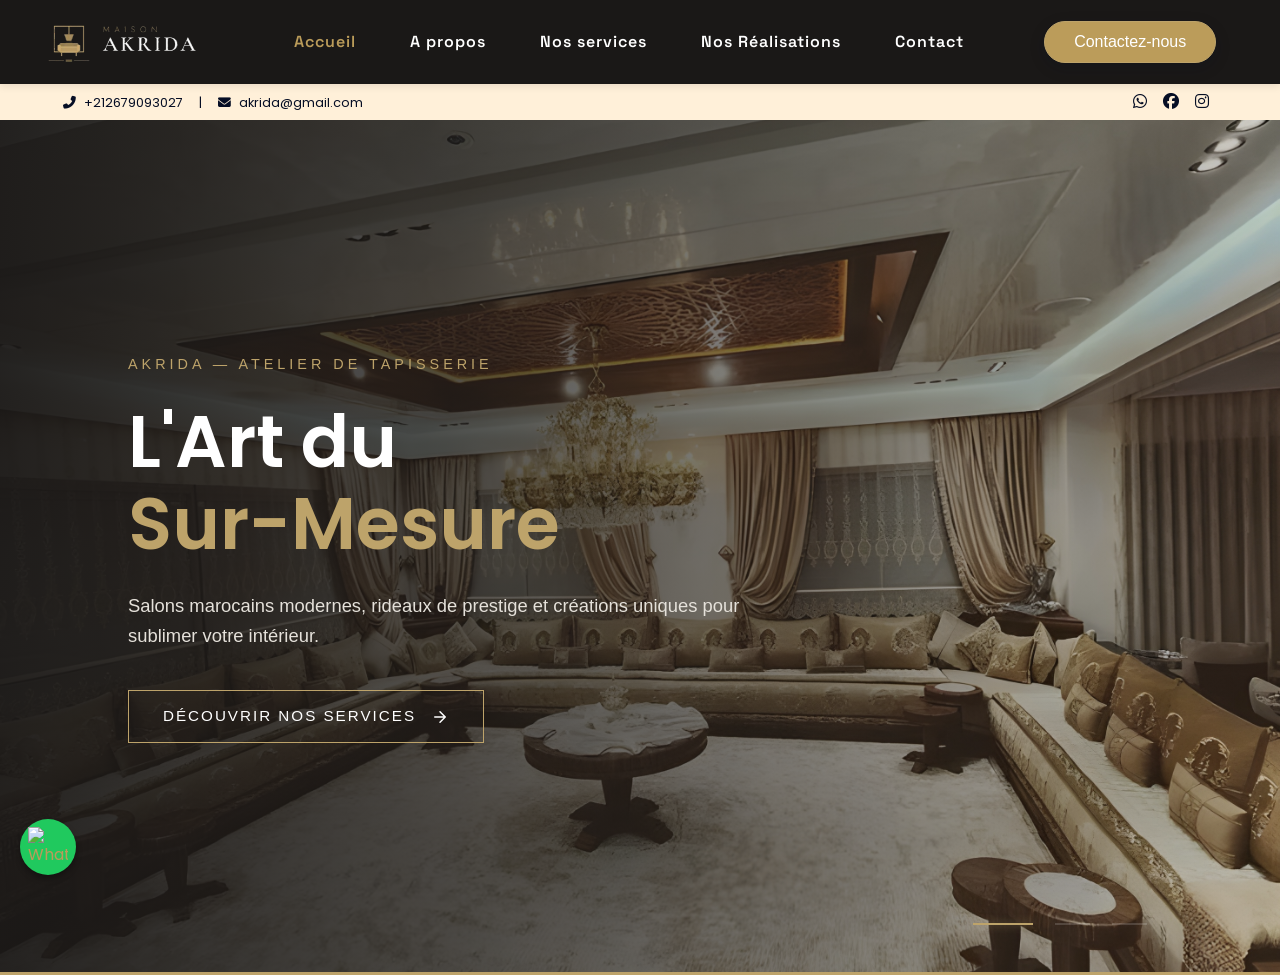
==== commit a0403710: "m" ====
--- a/index.html
+++ b/index.html
@@ -2,24 +2,26 @@
 <html lang="en">
 <head>
 
+  
+
     <meta charset="utf-8">
-    <title>BOOKDARI</title>
-    <meta property="og:title" content="BOOKDARI">
+    <title>AKDIRA</title>
+    <meta property="og:title" content="AKDIRA">
     <meta property="og:description" content="BOOKDARI est une conciergerie immobilière premium à Kénitra, spécialisée dans la gestion locative courte et longue durée.
     Nous optimisons vos annonces, photos et tarifs sur Airbnb et Booking, assurons les check-in/out, le ménage hôtelier et la maintenance — pour une expérience client impeccable et des revenus maximisés.">
-    <meta property="og:image" content="img/logo.png">
-    <meta property="og:url" content="https://bookdari.ma">
+    <meta property="og:image" content="">
+    <meta property="og:url" content="">
     <meta property="og:type" content="website">
 
 
     <meta content="width=device-width, initial-scale=1.0" name="viewport">
-    <meta content="BOOKDARI" name="keywords">
-    <meta content="BOOKDARI" name="description">
+    <meta content="AKDIRA" name="keywords">
+    <meta content="AKDIRA" name="description">
 
     <meta name="viewport" content="width=device-width, initial-scale=1, viewport-fit=cover">
 
     <!-- Favicon -->
-    <link href="img/logo.png"  rel="icon">
+    <link href=""  rel="icon">
 
     <!-- Google Web Fonts -->
     <link rel="preconnect" href="https://fonts.gstatic.com">
@@ -73,7 +75,7 @@
   width: 50px;
   height: 50px;
   border: 3px solid rgba(6, 14, 37, 0.2);
-  border-top: 3px solid #060E25;
+  border-top: 3px solid #1A1817;
   border-radius: 50%;
   animation: spin 1s cubic-bezier(0.55, 0.1, 0.45, 0.9) infinite;
   box-shadow: 0 0 10px rgba(6, 14, 37, 0.15);
@@ -220,7 +222,7 @@
 <div class="container-fluid p-0">
   <nav class="navbar navbar-expand-lg bg-white navbar-light py-3 py-lg-0 px-lg-5">
     <a href="index.html">
-      <img src="img/logoAkrida2.png" width="300px">
+      <img src="img/logoAkdira3.png" width="150px">
     </a>
 
     <!-- Hamburger SVG -->
@@ -745,7 +747,7 @@
 
 
     
-    
+
 
     <!-- Back to Top -->
     <a href="#" class="btn btn-lg btn-primary back-to-top"><i class="fa fa-angle-double-up"></i></a>
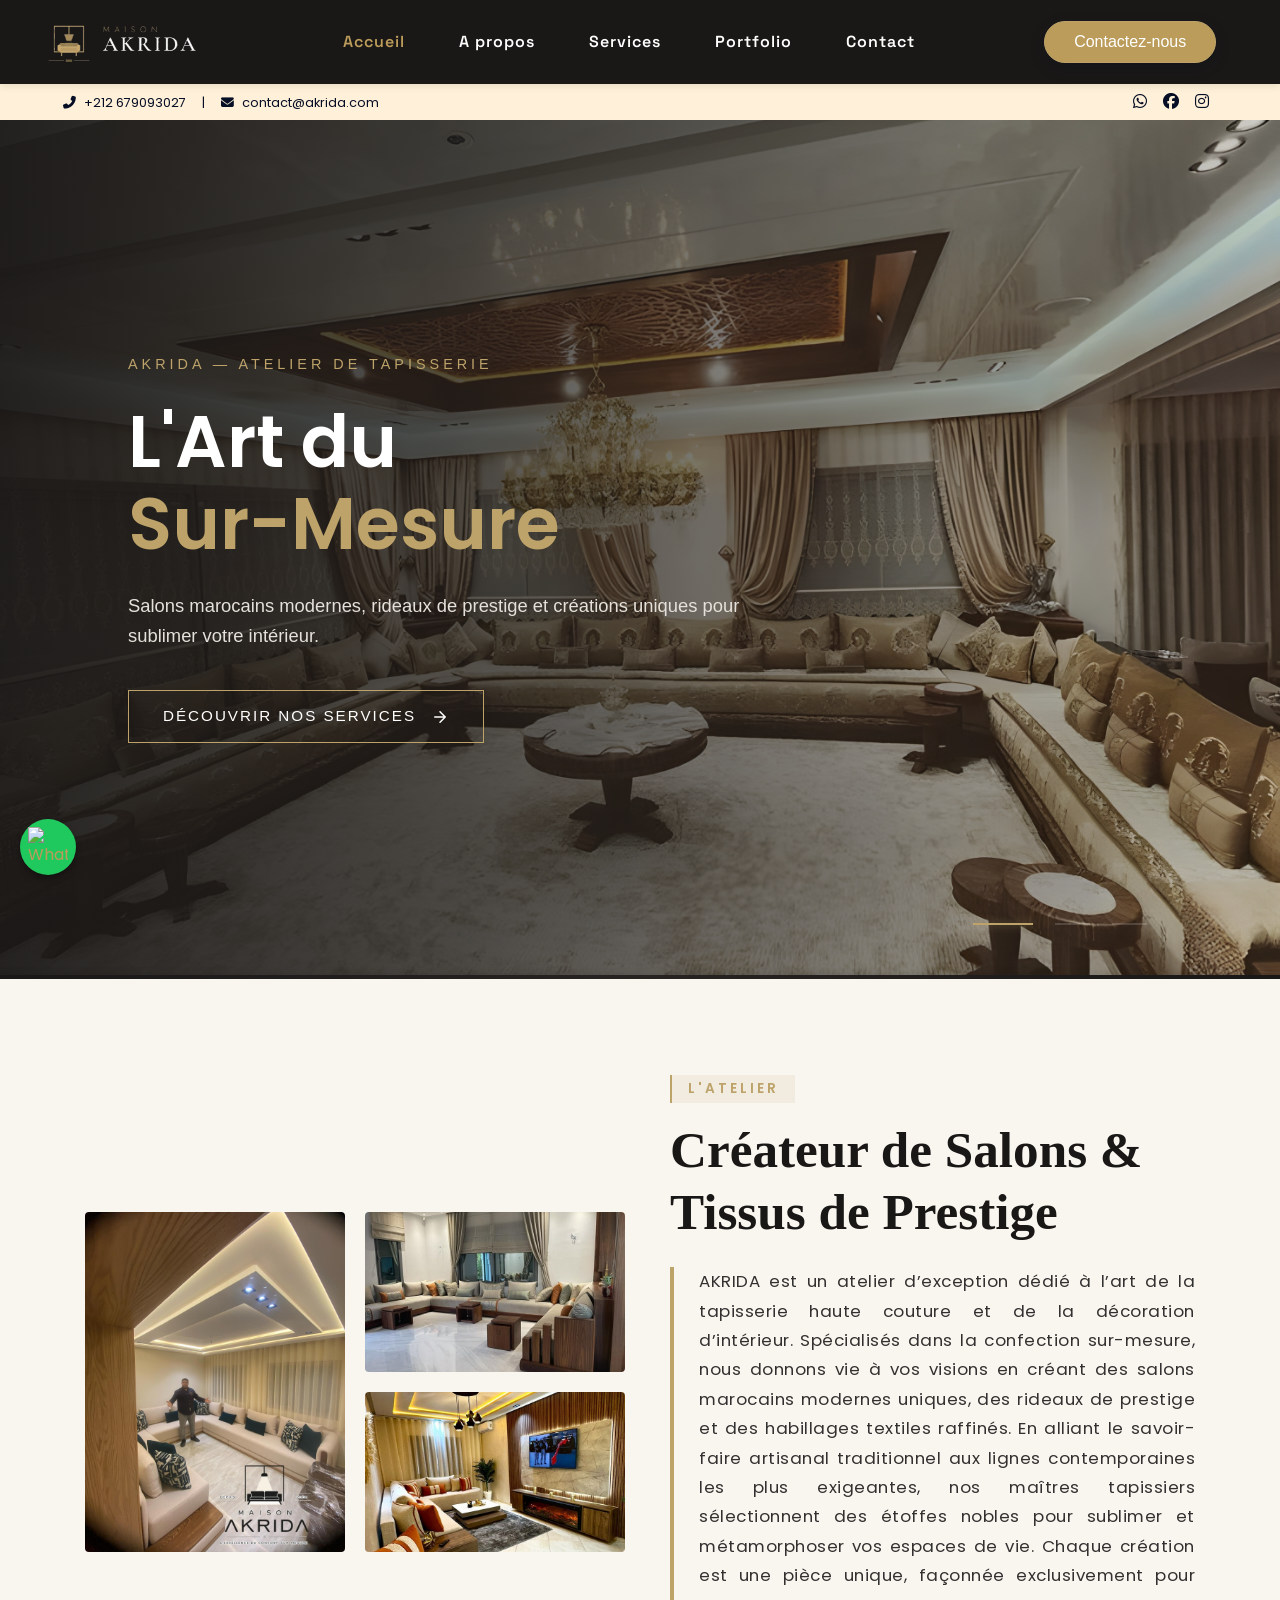
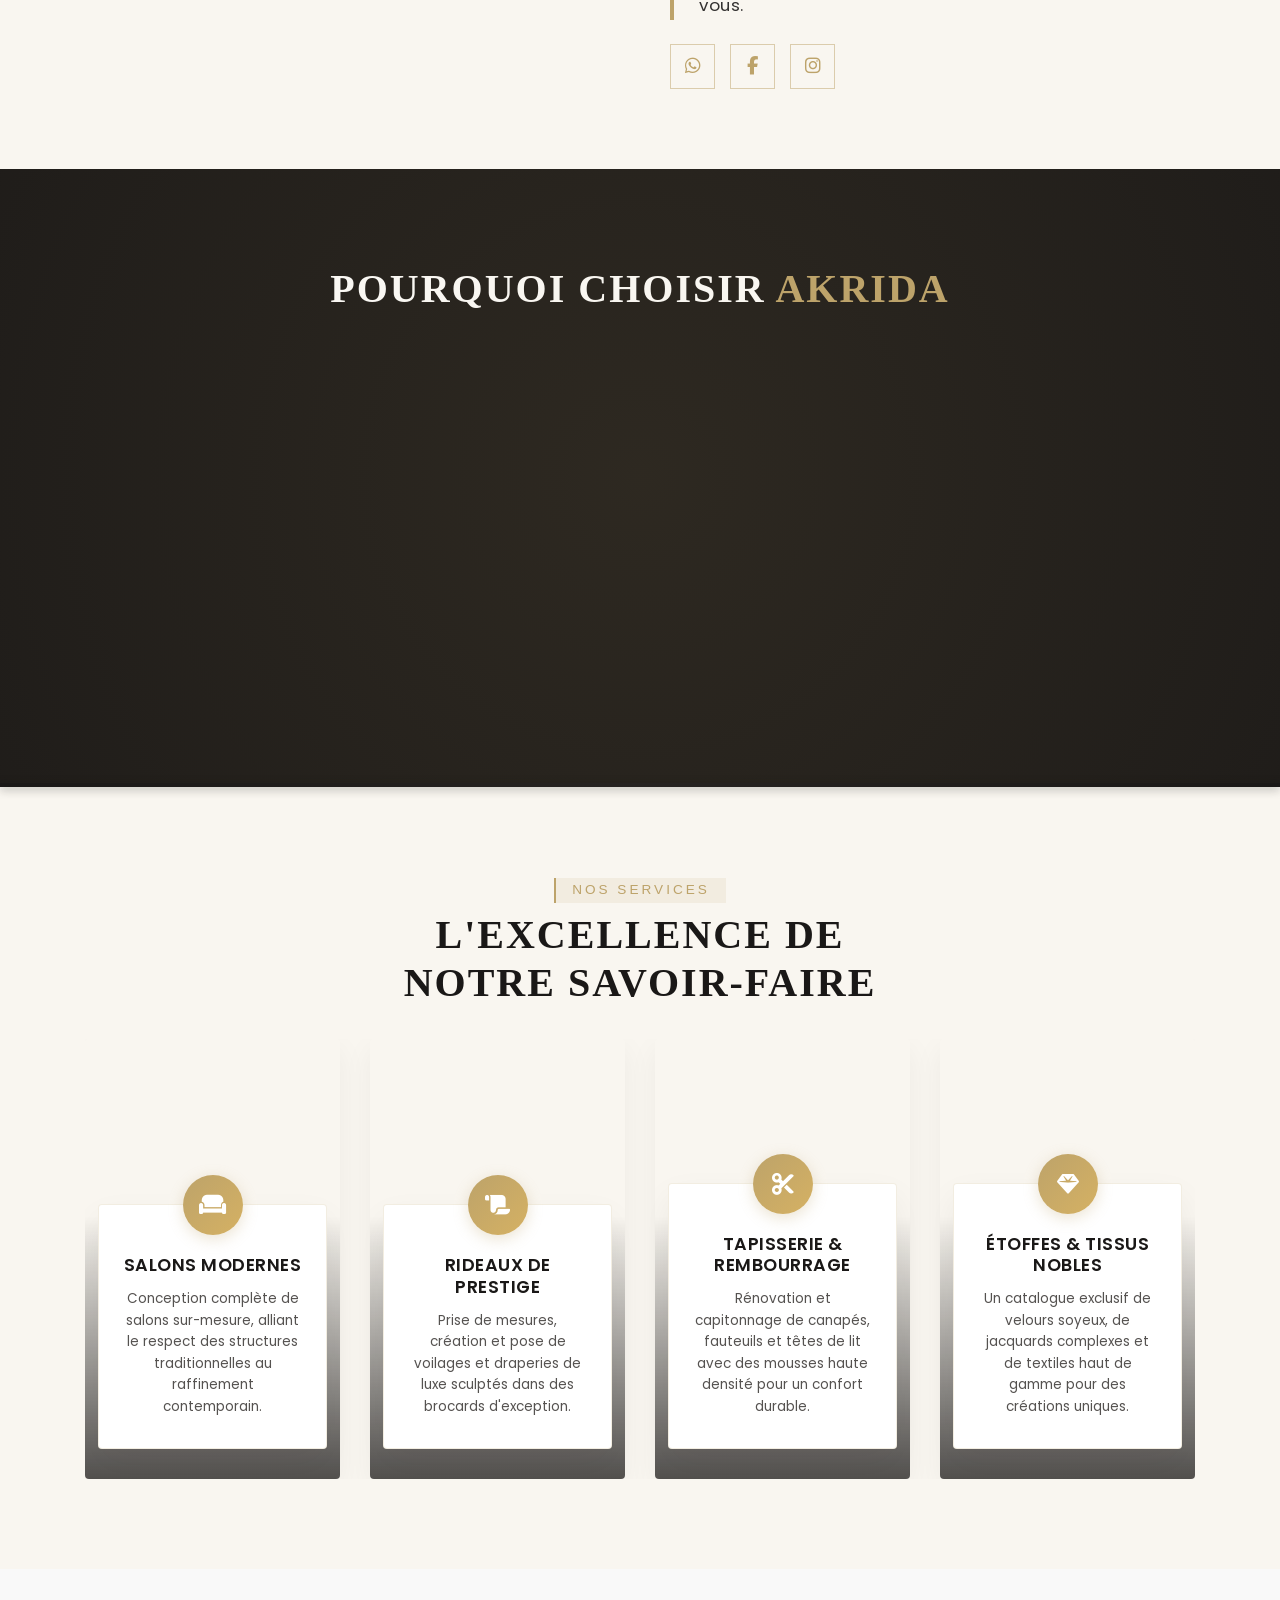
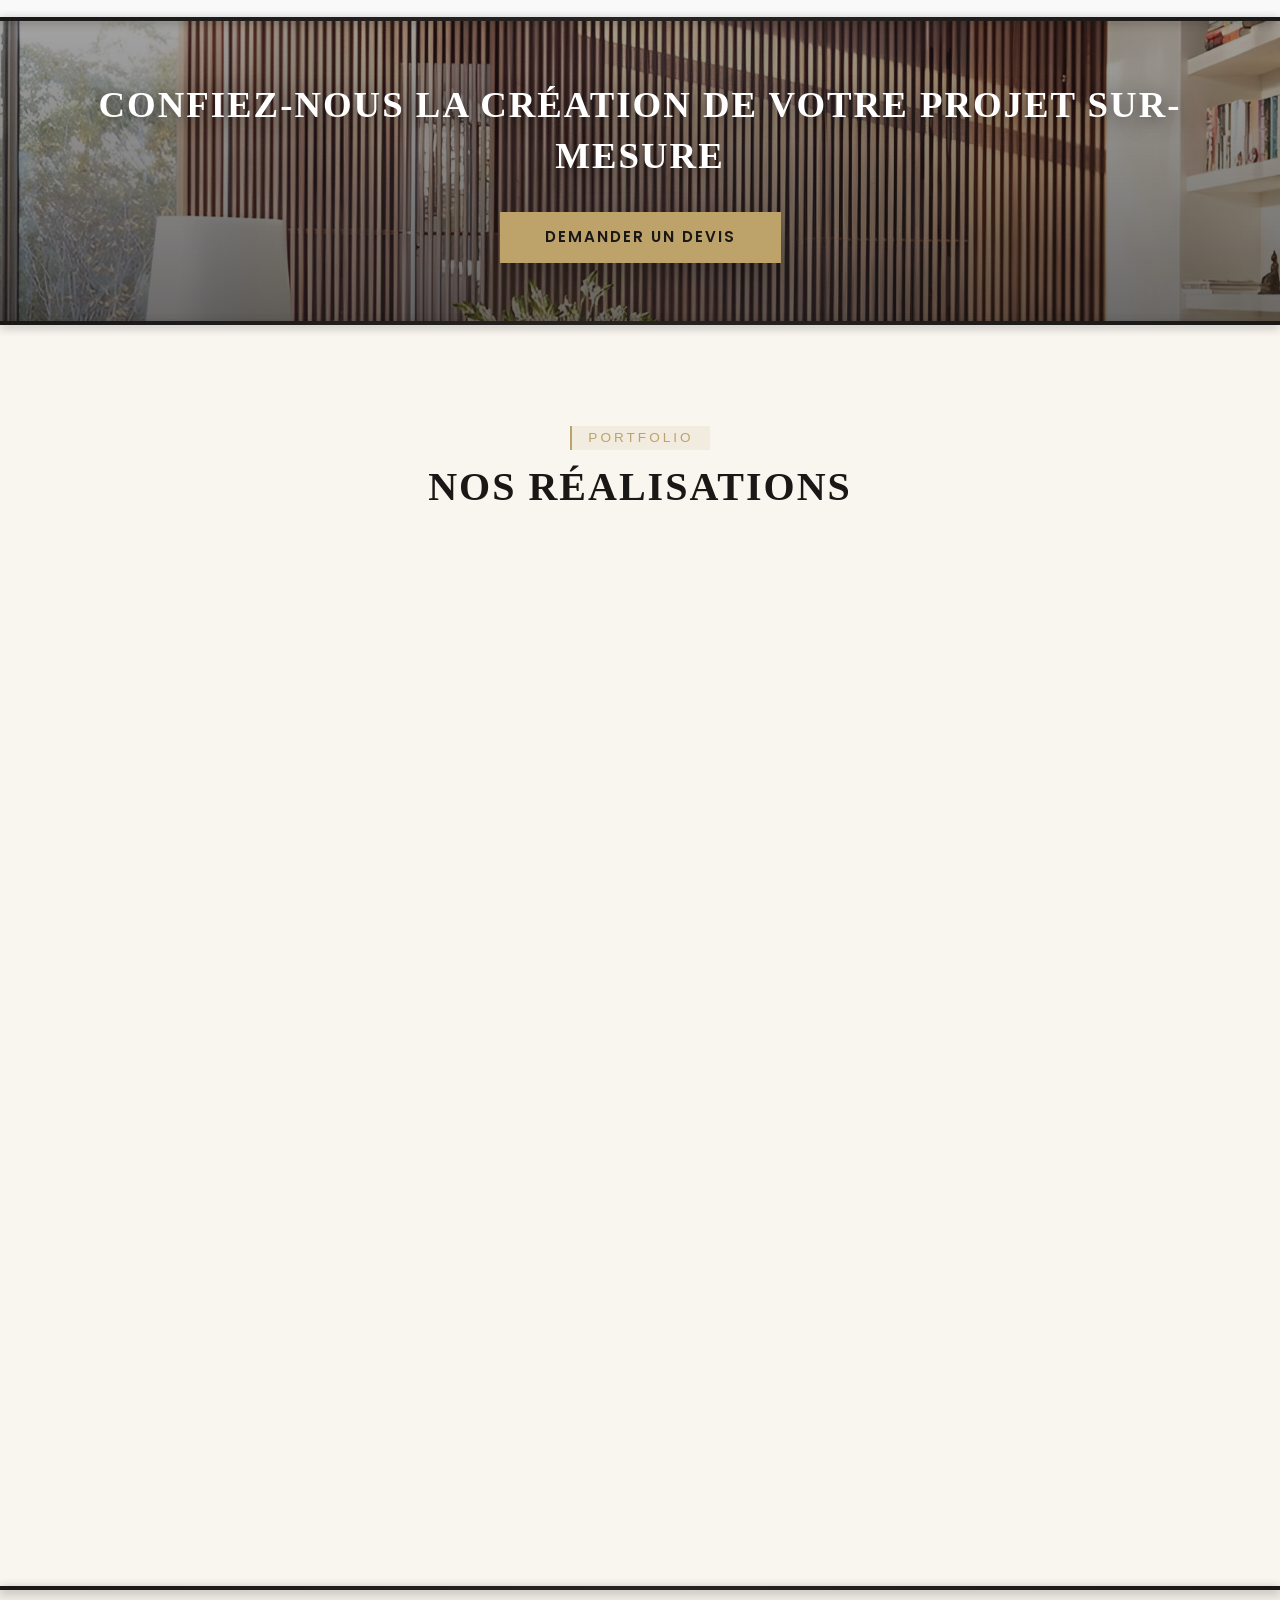
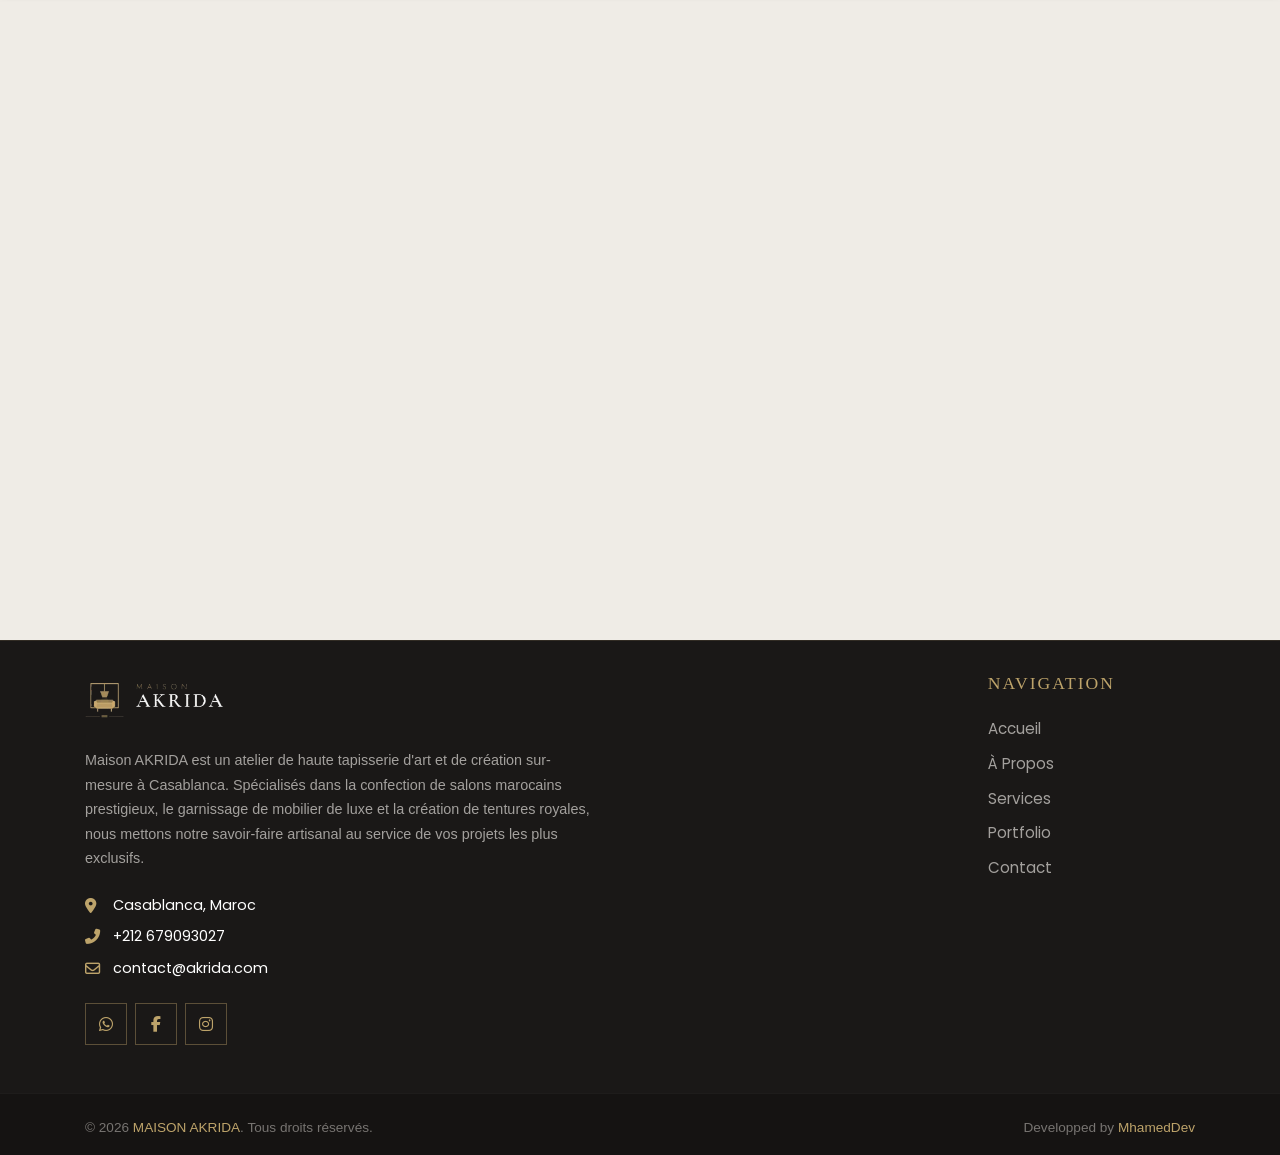
==== commit a3be2145: "m" ====
--- a/index.html
+++ b/index.html
@@ -3,12 +3,11 @@
 <head>
 
   
-
+  
     <meta charset="utf-8">
     <title>AKDIRA</title>
     <meta property="og:title" content="AKDIRA">
-    <meta property="og:description" content="BOOKDARI est une conciergerie immobilière premium à Kénitra, spécialisée dans la gestion locative courte et longue durée.
-    Nous optimisons vos annonces, photos et tarifs sur Airbnb et Booking, assurons les check-in/out, le ménage hôtelier et la maintenance — pour une expérience client impeccable et des revenus maximisés.">
+    <meta property="og:description" content="AKRIDA est un atelier d’exception dédié à l’art de la tapisserie haute couture et de la décoration d’intérieur. ">
     <meta property="og:image" content="">
     <meta property="og:url" content="">
     <meta property="og:type" content="website">
@@ -173,9 +172,9 @@
         <div class="row py-2 px-lg-5">
             <div class="col-lg-6 text-left mb-2 mb-lg-0">
                 <div class="d-inline-flex align-items-center">
-                    <small><i class="fa fa-phone-alt mr-2"></i>+212679093027</small>
+                    <small><i class="fa fa-phone-alt mr-2"></i>+212 679093027</small>
                     <small class="px-3">|</small>
-                    <small><i class="fa fa-envelope mr-2"></i>akrida@gmail.com</small>
+                    <small><i class="fa fa-envelope mr-2"></i>contact@akrida.com</small>
                 </div>
             </div>
             <div class="col-lg-6 text-right">
@@ -238,11 +237,11 @@
       <ul class="navbar-nav m-auto py-0 lux-menu">
         <li class="nav-item"><a href="index.html" class="nav-link active">Accueil</a></li>
         <li class="nav-item"><a href="#A propos" class="nav-link">A propos</a></li>
-        <li class="nav-item"><a href="#services" class="nav-link">Nos services</a></li>
-        <li class="nav-item"><a href="" class="nav-link">Nos Réalisations</a></li>
-        <li class="nav-item"><a href="" class="nav-link">Contact</a></li>
+        <li class="nav-item"><a href="#services" class="nav-link">Services</a></li>
+        <li class="nav-item"><a href="#portfolio" class="nav-link">Portfolio</a></li>
+        <li class="nav-item"><a href="#contact-info-section" class="nav-link">Contact</a></li>
       </ul>
-      <a href="" class="btn btn-primary d-none d-lg-block lux-btn">Contactez-nous</a>
+      <a href="#contact-info-section" class="btn btn-primary d-none d-lg-block lux-btn">Contactez-nous</a>
     </div>
   </nav>
 </div>
@@ -289,7 +288,7 @@
   font-family: 'Space Grotesk', sans-serif !important;
   font-weight: 400;
   font-size: 1rem;
-  color: #060E25;
+  color: #1A1817;
   position: relative;
   margin: 0 12px;
   transition: all 0.3s ease;
@@ -303,7 +302,7 @@
   transform: translateX(-50%);
   width: 0%;
   height: 2px;
-  background: #060E25;
+  background: #1A1817;
   border-radius: 2px;
   transition: width 0.4s ease;
 }
@@ -329,7 +328,7 @@
 .lux-btn:hover {
   transform: translateY(-3px);
   box-shadow: 0 8px 20px rgba(6,14,37,0.35);
-  background-color: #060E25;
+  background-color: #1A1817;
   color: #fff;
 }
 
@@ -500,7 +499,7 @@
               Confiez-nous vos clés et profitez de vos revenus locatifs en toute tranquillité d'esprit.
             </p>
             <div class="hero-action-zone">
-              <a href="contact.html" class="c-button lux-btn-modern">
+              <a href="#contact-info-section" class="c-button lux-btn-modern">
                 <span>Estimer mon bien</span>
                 <svg viewBox="0 0 24 24" class="arrow-icon"><path d="M5 12h14M12 5l7 7-7 7" stroke="currentColor" stroke-width="2" fill="none" stroke-linecap="round" stroke-linejoin="round"/></svg>
               </a>
@@ -747,6 +746,1610 @@
 
 
     
+    
+    <!-- About Start -->
+
+
+<div class="about-section container-fluid" id="A propos">
+  <div class="container container-ab-sec py-5">
+    <div class="row align-items-center">
+      
+      <div class="col-lg-6 pb-5 pb-lg-0">
+        <div class="gallery-container">
+          <div class="gallery-card tall-card">
+            <img class="twistable" src="img/imgab2.jpg" alt="Salon Marocain Prestige AKRIDA">
+          </div>
+          <div class="gallery-card">
+            <img class="twistable" src="img/imgAb3.jpg" alt="Atelier Tapisserie Rideaux">
+          </div>
+          <div class="gallery-card">
+            <img class="twistable" src="img/imgab4.jpg" alt="Tissus d'Exception Haute Couture">
+          </div>
+        </div>
+      </div>
+
+      <div class="col-lg-6 brand-content-wrapper">
+        <span class="d-inline-block text-uppercase luxury-subtitle py-1 px-3 mb-3">L'Atelier</span>
+        <h2 class="about-title mb-4">Créateur de Salons & Tissus de Prestige</h2>
+        
+        <div class="about-container animated-line-div">
+          <div class="animated-line-vertical"></div>
+          <p class="about-text">
+            AKRIDA est un atelier d’exception dédié à l’art de la tapisserie haute couture et de la décoration d’intérieur. Spécialisés dans la confection sur-mesure, nous donnons vie à vos visions en créant des salons marocains modernes uniques, des rideaux de prestige et des habillages textiles raffinés. En alliant le savoir-faire artisanal traditionnel aux lignes contemporaines les plus exigeantes, nos maîtres tapissiers sélectionnent des étoffes nobles pour sublimer et métamorphoser vos espaces de vie. Chaque création est une pièce unique, façonnée exclusivement pour vous.
+          </p>
+        </div>
+
+        <div class="d-flex justify-content-start mt-4 social-icons-lux">
+          <a href="https://wa.me/+212679093027" target="_blank" class="icon"><i class="fab fa-whatsapp"></i></a>
+          <a href="https://www.facebook.com/people/oussama-Tapisserie/100092994541605/?rdid=lp3DqUR9ctPJOwbD&share_url=https%3A%2F%2Fwww.facebook.com%2Fshare%2F1Gs4DzpLrz%2F" target="_blank" class="icon"><i class="fab fa-facebook-f"></i></a>
+          <a href="https://www.instagram.com/oussama_decor112?igsh=MXFpN3BnMjZzaW83aw%3D%3D" target="_blank" class="icon"><i class="fab fa-instagram"></i></a>
+        </div>
+      </div>
+
+    </div>
+  </div>
+</div>
+
+<style>
+/* === DESIGN GLOBAL & ALIGNEMENT LUMINEUX HAUT DE GAMME === */
+.about-section {
+    background-color: #F9F6F0; /* Blanc cassé mat/crème chaud pour illuminer le site */
+    padding-bottom: 80px;
+    padding-top: 80px;
+    overflow: hidden;
+}
+
+.brand-content-wrapper {
+    padding-left: 30px;
+}
+
+
+/* === GRILLE D'IMAGES ULTRA-STABLE (ANTI-BUG DE HAUTEUR) === */
+.gallery-container {
+    display: grid;
+    grid-template-columns: repeat(2, 1fr);
+    grid-auto-rows: 160px;
+    grid-gap: 20px;
+    max-width: 550px;
+    margin: 0 auto;
+}
+
+.gallery-card {
+    overflow: hidden;
+    border-radius: 4px;
+    transform: scale(0.9);
+    opacity: 0.1;
+    transition: transform 0.8s cubic-bezier(0.25, 0.46, 0.45, 0.94), opacity 0.8s ease-out;
+    background-color: transparent !important;
+}
+
+/* Apparition fluide au scroll via IntersectionObserver */
+.gallery-card.in-view {
+    transform: scale(1);
+    opacity: 1;
+}
+
+.tall-card {
+    grid-row: span 2;
+}
+
+.gallery-card img {
+    width: 100%;
+    height: 100%;
+    object-fit: cover;
+    display: block;
+}
+
+/* === EFFET INTERACTIF TWIST SUR LES IMAGES === */
+.twistable {
+    transition: transform 0.4s ease, box-shadow 0.4s ease;
+    transform-style: preserve-3d;
+    cursor: pointer;
+}
+
+/* === TYPOGRAPHIES AJUSTÉES SUR FOND CLAIR === */
+.luxury-subtitle {
+    background-color: rgba(189, 163, 106, 0.1) !important;
+    color: #BDA36A !important;
+    font-family: 'Poppins', sans-serif;
+    font-size: 0.85rem;
+    font-weight: 600;
+    letter-spacing: 3px;
+    border-radius: 0px !important;
+    border-left: 2px solid #BDA36A;
+}
+
+.about-title {
+    font-family: 'Cinzel', serif;
+    font-size: 3.2rem;
+    font-weight: 700;
+    color: #1A1817; /* Votre couleur officielle pour un contraste de texte ultra net */
+    line-height: 1.2;
+}
+
+.about-container {
+    display: flex;
+    margin-top: 25px;
+}
+
+.about-section .about-text {
+    color: #333130; /* Gris chaud foncé chic pour une excellente lisibilité */
+    font-family: 'Poppins', sans-serif;
+    font-size: 1.05rem;
+    font-weight: 400; /* Légèrement épaissi pour fond clair */
+    line-height: 1.75;
+    text-align: justify;
+    text-justify: inter-word;
+    letter-spacing: 0.5px;
+    word-spacing: 1px;
+    padding-left: 25px;
+    margin-bottom: 0;
+}
+
+/* === LIGNE ANIMÉE LUMINEUSE LUXE === */
+.animated-line-vertical {
+    position: relative;
+    width: 4px;      
+    background-color: #BDA36A;
+    overflow: hidden;
+    flex-shrink: 0;
+}
+
+.animated-line-vertical::after {
+    content: "";
+    position: absolute;
+    top: -100%;
+    left: 0;
+    width: 100%;
+    height: 40%;
+    background: linear-gradient(180deg, transparent, rgba(255, 255, 255, 0.8), transparent); 
+    animation: slide-vertical 2.5s linear infinite;
+}
+
+@keyframes slide-vertical {
+    0% { top: -100%; }
+    100% { top: 150%; }
+}
+
+/* === BOUTONS RESEAUX SOCIAUX PREMIUM === */
+.social-icons-lux {
+    display: flex;
+    gap: 15px;
+}
+
+.social-icons-lux .icon {
+    width: 45px;
+    height: 45px;
+    display: flex;
+    justify-content: center;
+    align-items: center;
+    border: 1px solid rgba(189, 163, 106, 0.5);
+    font-size: 18px;
+    color: #BDA36A;
+    background: transparent;
+    transition: all 0.4s ease;
+    text-decoration: none;
+}
+
+.social-icons-lux .icon:hover {
+    background: #BDA36A;
+    color: #FFFFFF !important;
+    border-color: #BDA36A;
+    transform: translateY(-4px);
+    box-shadow: 0 10px 20px rgba(189, 163, 106, 0.2);
+}
+
+/* === RESPONSIVE FLUIDE (SANS CASSE VISUELLE) === */
+@media (max-width: 992px) {
+    .brand-content-wrapper { padding-left: 1%; margin-top: 40px; }
+    .about-title { font-size: 2.5rem; }
+    .gallery-container { grid-auto-rows: 130px; }
+}
+
+@media (max-width: 576px) {
+    .about-section { padding-top: 50px; padding-bottom: 50px; }
+    .about-title { font-size: 2rem; }
+    .gallery-container { grid-auto-rows: 100px; grid-gap: 12px; }
+    .about-section .about-text { padding-left: 15px; font-size: 0.95rem; }
+}
+</style>
+
+<script>
+document.addEventListener("DOMContentLoaded", function () {
+    
+    // Déclenchement fluide des images de la grille
+    const cards = document.querySelectorAll('.gallery-card');
+    const observer = new IntersectionObserver((entries) => {
+        entries.forEach(entry => {
+            if (entry.isIntersecting) {
+                entry.target.classList.add('in-view');
+            }
+        });
+    }, { threshold: 0.25 }); 
+
+    cards.forEach(card => { observer.observe(card); });
+
+    // Effet Twist 3D au clic
+    const imgs = document.querySelectorAll(".twistable");
+    imgs.forEach(img => {
+        img.addEventListener("click", (e) => {
+            const rect = img.getBoundingClientRect();
+            const x = e.clientX - rect.left;
+            const y = e.clientY - rect.top;
+
+            const centerX = rect.width / 2;
+            const centerY = rect.height / 2;
+
+            const rotateX = ((y - centerY) / centerY) * -15;
+            const rotateY = ((x - centerX) / centerX) * 15;
+
+            img.style.transform = `perspective(800px) rotateX(${rotateX}deg) rotateY(${rotateY}deg) scale(0.96)`;
+            img.style.boxShadow = "0 15px 35px rgba(0,0,0,0.15)";
+
+            setTimeout(() => {
+                img.style.transform = "perspective(800px) rotateX(0deg) rotateY(0deg) scale(1)";
+                img.style.boxShadow = "none";
+            }, 350);
+        });
+    });
+});
+</script>
+
+
+    
+    
+
+
+
+  
+  <!-- About End -->
+
+
+
+
+
+
+
+
+
+
+
+
+
+
+
+
+
+
+
+
+  <!-- Why Choose Us Start -->
+  
+  <section class="why-choose section-padding text-center" id="pourquoi-nous">
+    <div class="container py-5">
+      <h2 class="section-title mb-5 wow fadeInUp" data-wow-delay="0.2s">
+        Pourquoi Choisir <span class="gold-accent-text">AKRIDA</span>
+      </h2>
+  
+      <div class="why-grid">
+        <div class="why-card wow fadeInUp" data-wow-delay="0.3s" data-aos="zoom-in" data-aos-delay="200">
+          <div class="icon-box">
+            <i class="fas fa-cut"></i>
+          </div>
+          <h4>Créations Sur-Mesure</h4>
+          <p>
+            Chaque salon, rideau ou garnissage est pensé, dimensionné et façonné exclusivement selon la configuration unique et l'ambiance de votre intérieur.
+          </p>
+        </div>
+  
+        <div class="why-card wow fadeInUp" data-wow-delay="0.5s" data-aos="zoom-in" data-aos-delay="200">
+          <div class="icon-box">
+            <i class="fas fa-gem"></i>
+          </div>
+          <h4>Matières d'Exception</h4>
+          <p>
+            Nous sélectionnons rigoureusement des étoffes de prestige, des velours soyeux et des brocarts haut de gamme garantissant élégance et durabilité.
+          </p>
+        </div>
+  
+        <div class="why-card wow fadeInUp" data-wow-delay="0.7s" data-aos="zoom-in" data-aos-delay="200">
+          <div class="icon-box">
+            <i class="fas fa-scroll"></i>
+          </div>
+          <h4>Savoir-Faire d'Artisan</h4>
+          <p>
+            L'alliance millimétrée des techniques artisanales traditionnelles de la tapisserie marocaine et des finitions d'ameublement les plus modernes.
+          </p>
+        </div>
+      </div>
+    </div>
+  </section>
+  
+  <style>
+  .why-choose {
+      background: #1A1817; /* Votre couleur officielle en fond principal */
+      color: #FFFFFF;
+      padding: 80px 20px;
+      position: relative;
+      overflow: hidden;
+  }
+  
+  /* L'effet d'arrière-plan animé d'origine, converti aux couleurs AKRIDA (#1A1817 + Or) */
+  .why-choose::before {
+      content: "";
+      position: absolute;
+      top: -50%;
+      left: -50%;
+      width: 200%;
+      height: 200%;
+      background: radial-gradient(circle at center, rgba(189, 163, 106, 0.12) 0%, rgba(26, 24, 23, 0) 70%);
+      animation: rotateBg 20s linear infinite;
+      pointer-events: none;
+  }
+  
+  @keyframes rotateBg {
+      from { transform: rotate(0deg); }
+      to { transform: rotate(360deg); }
+  }
+  
+  .section-title {
+      font-family: 'Cinzel', serif;
+      font-size: 2.5rem;
+      font-weight: 700;
+      color: #FFFFFF;
+      text-transform: uppercase;
+      letter-spacing: 2px;
+  }
+  
+  .section-title .gold-accent-text {
+      color: #BDA36A;
+  }
+  
+  .why-grid {
+      display: grid;
+      grid-template-columns: repeat(auto-fit, minmax(280px, 1fr));
+      gap: 40px;
+      justify-items: center;
+      margin-top: 20px;
+  }
+  
+  .why-card {
+      background: rgba(255, 255, 255, 0.03); /* Transparence subtile sur fond sombre */
+      border: 1px solid rgba(189, 163, 106, 0.25);
+      border-radius: 4px; /* Alignement parfait avec les lignes droites de la section À Propos */
+      padding: 45px 30px;
+      text-align: center;
+      max-width: 360px;
+      transition: all 0.5s ease;
+      backdrop-filter: blur(8px);
+      box-shadow: 0 0 20px rgba(189, 163, 106, 0.05);
+  }
+  
+  .why-card:hover {
+      transform: translateY(-10px);
+      background: rgba(255, 255, 255, 0.05);
+      border-color: #BDA36A;
+      box-shadow: 0 0 40px rgba(189, 163, 106, 0.25);
+  }
+  
+  .icon-box {
+      background: linear-gradient(135deg, #BDA36A, #D5B163);
+      width: 75px;
+      height: 75px;
+      margin: 0 auto 30px auto;
+      border-radius: 50%;
+      display: flex;
+      align-items: center;
+      justify-content: center;
+      color: #1A1817; /* Icône sombre sur fond or pour un contraste magnifique */
+      font-size: 26px;
+      box-shadow: 0 0 25px rgba(189, 163, 106, 0.4);
+      animation: floatIcon 3s ease-in-out infinite;
+  }
+  
+  @keyframes floatIcon {
+      0%, 100% { transform: translateY(0); }
+      50% { transform: translateY(-10px); }
+  }
+  
+  .why-card h4 {
+      font-family: 'Poppins', sans-serif;
+      color: #FFFFFF;
+      font-size: 1.25rem;
+      font-weight: 600;
+      margin-bottom: 18px;
+      text-transform: uppercase;
+      letter-spacing: 1px;
+  }
+  
+  .why-card p {
+      font-family: 'Poppins', sans-serif;
+      color: #DDDDDD; /* Gris clair élégant pour une lecture douce */
+      font-size: 0.95rem;
+      font-weight: 300;
+      line-height: 1.7;
+      margin: 0;
+      text-align: center;
+  }
+  
+  /* Responsive */
+  @media (max-width: 768px) {
+      .section-title { font-size: 2rem; }
+      .why-card { padding: 35px 20px; }
+  }
+  </style>
+  
+  <link href="https://unpkg.com/aos@2.3.1/dist/aos.css" rel="stylesheet">
+  <script src="https://unpkg.com/aos@2.3.1/dist/aos.js"></script>
+  <script>
+    if (typeof AOS !== 'undefined') {
+      AOS.init();
+    }
+  </script>
+  
+  
+
+
+
+
+
+
+
+
+
+
+
+
+
+
+
+
+
+
+
+
+
+
+  <div class="luxury-divider"></div>
+
+  <style>
+  /* ===== Luxury Pro Divider - Akrida Match ===== */
+  .luxury-divider {
+    position: relative;
+    width: 100%;
+    height: 4px; /* Un peu plus fin pour un effet plus minimaliste et couture */
+    /* Dégradé utilisant votre off-black signature */
+    background: linear-gradient(90deg, #1A1817, #262321, #1A1817);
+    overflow: hidden;
+    box-shadow: 0 2px 10px rgba(26, 24, 23, 0.4); /* Lueur douce et ténébreuse */
+  }
+  
+  /* Shine effect */
+  .luxury-divider::before {
+    content: "";
+    position: absolute;
+    top: 0;
+    left: -40%;
+    width: 40%;
+    height: 100%;
+    background: linear-gradient(
+      120deg,
+      rgba(255, 255, 255, 0) 0%,
+      #BDA36A 50%,  /* Votre couleur Or Akrida officielle */
+      rgba(255, 255, 255, 0) 100%
+    );
+    animation: shineMove 3.5s infinite ease-in-out; /* Ralenti pour un effet cinématique plus haut de gamme */
+  }
+  
+  /* Moving shine */
+  @keyframes shineMove {
+    0% { left: -40%; }
+    100% { left: 130%; }
+  }
+  </style>
+
+
+
+
+
+
+
+
+
+
+
+
+
+<!-- Services Section Start -->
+
+<section id="services" class="py-services">
+  <div class="container">
+    <div class="row mx-0 justify-content-center text-center">
+      <div class="col-lg-6">
+        <h6 class="d-inline-block luxury-subtitle text-uppercase py-1 px-3 mb-2">Nos Services</h6>
+        <h2 class="section-main-title">L'Excellence de Notre Savoir-Faire</h2>
+        <br>
+      </div>
+    </div>
+
+    <div class="services-slider swiper">
+      <div class="swiper-wrapper">
+
+        <div class="swiper-slide service-slide" style="background-image: url('https://images.unsplash.com/photo-1618221195710-dd6b41faaea6?auto=format&fit=crop&w=800&q=80');">
+          <div class="slide-content">
+            <div class="icon-box">
+              <i class="fas fa-couch"></i>
+            </div>
+            <h4>Salons Modernes</h4>
+            <p>Conception complète de salons sur-mesure, alliant le respect des structures traditionnelles au raffinement contemporain.</p>
+          </div>
+        </div>
+
+        <div class="swiper-slide service-slide" style="background-image: url('https://images.unsplash.com/photo-1513694203232-719a280e022f?auto=format&fit=crop&w=800&q=80');">
+          <div class="slide-content">
+            <div class="icon-box">
+              <i class="fas fa-scroll"></i>
+            </div>
+            <h4>Rideaux de Prestige</h4>
+            <p>Prise de mesures, création et pose de voilages et draperies de luxe sculptés dans des brocards d'exception.</p>
+          </div>
+        </div>
+
+        <div class="swiper-slide service-slide" style="background-image: url('https://images.unsplash.com/photo-1586023492125-27b2c045efd7?auto=format&fit=crop&w=800&q=80');">
+          <div class="slide-content">
+            <div class="icon-box">
+              <i class="fas fa-cut"></i>
+            </div>
+            <h4>Tapisserie & Rembourrage</h4>
+            <p>Rénovation et capitonnage de canapés, fauteuils et têtes de lit avec des mousses haute densité pour un confort durable.</p>
+          </div>
+        </div>
+
+        <div class="swiper-slide service-slide" style="background-image: url('https://images.unsplash.com/photo-1600585154526-990dced4db0d?auto=format&fit=crop&w=800&q=80');">
+          <div class="slide-content">
+            <div class="icon-box">
+              <i class="fas fa-gem"></i>
+            </div>
+            <h4>Étoffes & Tissus Nobles</h4>
+            <p>Un catalogue exclusif de velours soyeux, de jacquards complexes et de textiles haut de gamme pour des créations uniques.</p>
+          </div>
+        </div>
+
+      </div>
+
+      <div class="swiper-pagination"></div>
+
+      <div class="swiper-button-next"></div>
+      <div class="swiper-button-prev"></div>
+    </div>
+  </div>
+</section>
+<link rel="stylesheet" href="https://cdn.jsdelivr.net/npm/swiper@10/swiper-bundle.min.css" />
+<script src="https://cdn.jsdelivr.net/npm/swiper@10/swiper-bundle.min.js"></script>
+
+<style>
+  .py-services {
+    background-color: #F9F6F0; /* Même blanc cassé mat lumineux que la section À Propos */
+    padding-top: 90px;
+    padding-bottom: 90px;
+  }
+
+  .section-main-title {
+    font-family: 'Cinzel', serif;
+    font-size: 2.5rem;
+    font-weight: 700;
+    color: #1A1817; /* Texte foncé pour un contraste parfait sur fond clair */
+    text-transform: uppercase;
+    letter-spacing: 2px;
+  }
+
+  .luxury-subtitle {
+    background-color: rgba(189, 163, 106, 0.1) !important;
+    color: #BDA36A !important;
+    font-family: 'Poppins', sans-serif;
+    font-size: 0.85rem;
+    font-weight: 600;
+    letter-spacing: 3px;
+    border-radius: 0px !important;
+    border-left: 2px solid #BDA36A;
+  }
+
+  .service-slide {
+    position: relative;
+    height: 440px;
+    background-size: cover;
+    background-position: center;
+    border-radius: 4px;
+    display: flex;
+    align-items: flex-end;
+    justify-content: center;
+    padding-bottom: 30px;
+    box-shadow: 0 10px 30px rgba(0, 0, 0, 0.05);
+  }
+
+  /* Dégradé doux sur l'image pour que le rendu reste chic et lisible */
+  .service-slide::before {
+    content: "";
+    position: absolute;
+    top: 0; left: 0; width: 100%; height: 100%;
+    background: linear-gradient(180deg, rgba(249, 246, 240, 0) 40%, rgba(26, 24, 23, 0.75) 100%);
+    border-radius: 4px;
+    z-index: 1;
+  }
+
+  .slide-content {
+    position: relative;
+    z-index: 2;
+    background: #FFFFFF; /* Boîtier blanc pur pour contraster avec le fond crème */
+    border: 1px solid rgba(189, 163, 106, 0.2);
+    color: #1A1817;
+    text-align: center;
+    padding: 30px 25px;
+    border-radius: 4px;
+    max-width: 90%;
+    box-shadow: 0 15px 35px rgba(26, 24, 23, 0.06);
+    transition: all 0.4s ease;
+  }
+
+  .service-slide:hover .slide-content {
+    border-color: #BDA36A;
+    transform: translateY(-5px);
+    box-shadow: 0 20px 40px rgba(189, 163, 106, 0.15);
+  }
+
+  .slide-content .icon-box {
+    width: 60px;
+    height: 60px;
+    margin: -60px auto 20px auto; /* Effet de badge chevauchant élégant */
+    background: linear-gradient(135deg, #BDA36A, #D5B163);
+    border-radius: 50%;
+    display: flex;
+    align-items: center;
+    justify-content: center;
+    font-size: 22px;
+    color: #FFFFFF;
+    box-shadow: 0 4px 15px rgba(189, 163, 106, 0.3);
+  }
+
+  .slide-content h4 {
+    font-family: 'Poppins', sans-serif;
+    font-size: 1.1rem;
+    font-weight: 600;
+    text-transform: uppercase;
+    letter-spacing: 0.5px;
+    margin-bottom: 12px;
+    color: #1A1817;
+  }
+
+  .slide-content p {
+    font-family: 'Poppins', sans-serif;
+    font-size: 13.5px;
+    line-height: 1.6;
+    margin: 0;
+    color: #555250; /* Gris chaud pour une lecture douce */
+    font-weight: 400;
+  }
+
+  /* Customisation des contrôles de navigation Swiper (Style Clair & Or) */
+  .swiper-button-next,
+  .swiper-button-prev {
+    color: #BDA36A !important;
+  }
+
+  .swiper-pagination-bullet-active {
+    background: #BDA36A !important;
+  }
+  
+  .swiper-pagination-bullet {
+    background: #1A1817;
+  }
+
+  /* Animations mobiles fluides */
+  @media (max-width: 768px) {
+    .section-main-title { font-size: 2rem; }
+    .slide-content.fade-up {
+      opacity: 0;
+      transform: translateY(30px);
+      animation: fadeUp 0.8s ease forwards;
+    }
+    @keyframes fadeUp {
+      from { opacity: 0; transform: translateY(30px); }
+      to { opacity: 1; transform: translateY(0); }
+    }
+  }
+</style>
+
+<script>
+// Initialisation Swiper sécurisée
+const swiperServices = new Swiper('.services-slider', {
+  slidesPerView: 1,
+  spaceBetween: 30,
+  loop: true,
+  pagination: {
+    el: '.swiper-pagination',
+    clickable: true,
+  },
+  navigation: {
+    nextEl: '.swiper-button-next',
+    prevEl: '.swiper-button-prev',
+  },
+  breakpoints: {
+    576: { slidesPerView: 1 },
+    768: { slidesPerView: 2 },
+    992: { slidesPerView: 3 },
+    1200: { slidesPerView: 4 },
+  },
+  autoplay: {
+    delay: 4000,
+    disableOnInteraction: false,
+  },
+});
+
+// Fade-up on mobile
+if (window.innerWidth <= 768) {
+  const observerServices = new IntersectionObserver((entries) => {
+    entries.forEach(entry => {
+      if (entry.isIntersecting) {
+        entry.target.classList.add('fade-up');
+      }
+    });
+  }, { threshold: 0.2 });
+
+  document.querySelectorAll('.slide-content').forEach(el => observerServices.observe(el));
+}
+</script>
+
+<br><br>
+
+<!-- section services End -->
+
+
+
+<!-- Section Divider -->
+<div class="luxury-divider"></div>
+
+
+
+
+
+
+
+
+
+
+
+
+
+
+
+
+
+<!-- Contactez-nous Section  -->
+
+<section class="cta-lux-section">
+  <div class="cta-bg"></div>
+  <div class="cta-overlay">
+    <div class="container text-center">
+      <h2 class="cta-title">Confiez-nous la création de votre projet sur-mesure</h2>
+      <a href="#contact-info-section" class="cta-btn">Demander un Devis</a>
+    </div>
+  </div>
+</section>
+
+<style>
+.cta-lux-section {
+    position: relative;
+    width: 100%;
+    height: 300px; /* Légèrement rehaussé pour donner plus de prestige */
+    overflow: hidden;
+    display: flex;
+    align-items: center;
+    justify-content: center;
+}
+
+.cta-bg {
+    position: absolute;
+    top: 0;
+    left: 0;
+    width: 100%;
+    height: 140%; /* Hauteur augmentée pour un effet parallaxe fluide */
+    background-image: url('img/ctabg3.jpg'); /* Votre visuel d'atelier ou de salon prestige */
+    background-size: cover;
+    background-position: center;
+    z-index: -1;
+    transform: translateY(0) scale(1.1);
+    will-change: transform; /* Accélération matérielle GPU */
+}
+
+.cta-overlay {
+    position: relative;
+    z-index: 2;
+    width: 100%;
+    height: 100%;
+    display: flex;
+    flex-direction: column;
+    justify-content: center;
+    align-items: center;
+    padding: 0 20px;
+    background: linear-gradient(180deg, rgba(26, 24, 23, 0.4) 0%, rgba(26, 24, 23, 0.65) 100%); /* Voile mat AKRIDA */
+}
+
+.cta-title {
+    color: #FFFFFF;
+    font-family: 'Cinzel', serif;
+    font-size: 2.3rem;
+    font-weight: 900;
+    text-transform: uppercase;
+    letter-spacing: 2px;
+    text-shadow: 0 4px 20px rgba(26, 24, 23, 0.6);
+    margin-bottom: 30px;
+    text-align: center;
+    line-height: 1.4;
+}
+
+.cta-btn {
+    display: inline-block;
+    padding: 14px 45px;
+    background-color: #BDA36A; /* Votre couleur Or officielle */
+    color: #1A1817; /* Texte sombre sur bouton Or pour lisibilité luxe */
+    font-family: 'Poppins', sans-serif;
+    font-weight: 600;
+    font-size: 0.95rem;
+    text-transform: uppercase;
+    letter-spacing: 2px;
+    text-decoration: none !important;
+    border-radius: 0px; /* Suppression des bords ronds pour un style atelier plus géométrique */
+    box-shadow: 0 10px 30px rgba(0, 0, 0, 0.25);
+    transition: all 0.4s cubic-bezier(0.25, 0.46, 0.45, 0.94);
+}
+
+.cta-btn:hover {
+    transform: translateY(-4px);
+    background-color: #1A1817; /* Passage au noir officiel d'AKRIDA au survol */
+    color: #BDA36A !important; /* Le texte devient Or */
+    box-shadow: 0 15px 35px rgba(189, 163, 106, 0.25);
+}
+
+/* Ajustements Mobiles Responsive */
+@media (max-width: 768px) {
+    .cta-lux-section { height: 260px; }
+    .cta-title { font-size: 1.5rem; letter-spacing: 1px; margin-bottom: 25px; }
+    .cta-btn { padding: 12px 35px; font-size: 0.85rem; }
+}
+</style>
+
+<script>
+// Parallaxe ultra-fluide pour le fond de section
+document.addEventListener("DOMContentLoaded", function() {
+    const ctaBg = document.querySelector('.cta-bg');
+    const ctaSection = document.querySelector('.cta-lux-section');
+
+    if (ctaBg && ctaSection) {
+        window.addEventListener('scroll', () => {
+            const rect = ctaSection.getBoundingClientRect();
+            const windowHeight = window.innerHeight;
+
+            if (rect.bottom > 0 && rect.top < windowHeight) {
+                // Calcul de l'alignement par rapport au centre de l'écran
+                const sectionCenter = rect.top + rect.height / 2 - windowHeight / 2;
+                const offset = sectionCenter * -0.15; // Ratio ajusté pour éviter les saccades
+                ctaBg.style.transform = `translateY(${offset}px) scale(1.15)`;
+            }
+        });
+    }
+});
+</script>
+
+
+
+
+
+
+
+<!-- Section Divider -->
+<div class="luxury-divider"></div>
+
+    
+
+
+
+
+
+
+
+
+
+
+
+
+
+<!-- Portfolio Section Start -->
+<section id="portfolio" class="realisations-section">
+  <div class="container">
+    
+    <div class="text-center mb-5">
+      <h6 class="luxury-subtitle text-uppercase py-1 px-3 mb-2">Portfolio</h6>
+      <h2 class="realisations-main-title">Nos Réalisations</h2>
+    </div>
+
+    <div class="realisations-grid">
+      
+      <div class="realisation-item" data-aos="fade-up" data-aos-delay="100">
+        <div class="realisation-img-box gallery-trigger" data-full-img="img/imgPort1.jpg">
+          <img src="img/imgPort1.jpg" alt="Salon Marocain Prestige" loading="lazy">
+          <div class="realisation-hover-overlay">
+            <span class="view-icon"><i class="fas fa-search-plus"></i></span>
+          </div>
+        </div>
+      </div>
+
+      <div class="realisation-item" data-aos="fade-up" data-aos-delay="200">
+        <div class="realisation-img-box gallery-trigger" data-full-img="img/imgPort2.jpg">
+          <img src="img/imgPort2.jpg" alt="Rideaux de Tenture Royale" loading="lazy">
+          <div class="realisation-hover-overlay">
+            <span class="view-icon"><i class="fas fa-search-plus"></i></span>
+          </div>
+        </div>
+      </div>
+
+      <div class="realisation-item" data-aos="fade-up" data-aos-delay="300">
+        <div class="realisation-img-box gallery-trigger" data-full-img="img/imgPort3.jpg">
+          <img src="img/imgPort3.jpg" alt="Rénovation et Garnissage" loading="lazy">
+          <div class="realisation-hover-overlay">
+            <span class="view-icon"><i class="fas fa-search-plus"></i></span>
+          </div>
+        </div>
+      </div>
+
+      <div class="realisation-item" data-aos="fade-up" data-aos-delay="100">
+        <div class="realisation-img-box gallery-trigger" data-full-img="img/imgPort4.jpg">
+          <img src="img/imgPort4.jpg" alt="Mobilier de Salon Sur-Mesure" loading="lazy">
+          <div class="realisation-hover-overlay">
+            <span class="view-icon"><i class="fas fa-search-plus"></i></span>
+          </div>
+        </div>
+      </div>
+
+      <div class="realisation-item" data-aos="fade-up" data-aos-delay="200">
+        <div class="realisation-img-box gallery-trigger" data-full-img="img/imgPort5.jpg">
+          <img src="img/imgPort5.jpg" alt="Sélection Tissus et Velours Nobles" loading="lazy">
+          <div class="realisation-hover-overlay">
+            <span class="view-icon"><i class="fas fa-search-plus"></i></span>
+          </div>
+        </div>
+      </div>
+
+      <div class="realisation-item" data-aos="fade-up" data-aos-delay="300">
+        <div class="realisation-img-box gallery-trigger" data-full-img="img/imgPort6.jpg">
+          <img src="img/imgPort6.jpg" alt="Finitions Artisanales Haut de Gamme" loading="lazy">
+          <div class="realisation-hover-overlay">
+            <span class="view-icon"><i class="fas fa-search-plus"></i></span>
+          </div>
+        </div>
+      </div>
+
+    </div>
+  </div>
+</section>
+
+<div id="luxuryLightbox" class="lux-lightbox">
+  <button class="lightbox-close" aria-label="Fermer">&times;</button>
+  <div class="lightbox-content">
+    <img id="lightboxImg" src="" alt="Prestige Realisation View">
+  </div>
+</div>
+<style>
+.realisations-section {
+    background-color: #F9F6F0; /* Blanc cassé officiel */
+    padding-top: 100px;
+    padding-bottom: 100px;
+}
+
+.realisations-main-title {
+    font-family: 'Cinzel', serif;
+    font-size: 2.5rem;
+    font-weight: 700;
+    color: #1A1817;
+    text-transform: uppercase;
+    letter-spacing: 2px;
+    margin-top: 5px;
+}
+
+.luxury-subtitle {
+    display: inline-block;
+    background-color: rgba(189, 163, 106, 0.1) !important;
+    color: #BDA36A !important;
+    font-family: 'Poppins', sans-serif;
+    font-size: 0.85rem;
+    font-weight: 600;
+    letter-spacing: 3px;
+    border-radius: 0px !important;
+    border-left: 2px solid #BDA36A;
+}
+
+/* Grille épurée s'adaptant parfaitement à 6 éléments */
+.realisations-grid {
+    display: grid;
+    grid-template-columns: repeat(auto-fit, minmax(320px, 1fr));
+    gap: 25px;
+    margin-top: 50px;
+}
+
+.realisation-item {
+    position: relative;
+    background-color: #1A1817;
+    border-radius: 0px;
+    overflow: hidden;
+    box-shadow: 0 10px 30px rgba(26, 24, 23, 0.05);
+    transition: all 0.5s ease-in-out;
+}
+
+.realisation-img-box {
+    position: relative;
+    width: 100%;
+    height: 450px; /* Consistance parfaite de la hauteur */
+    overflow: hidden;
+    cursor: pointer;
+}
+
+.realisation-img-box img {
+    width: 100%;
+    height: 100%;
+    object-fit: cover;
+    transition: transform 0.8s cubic-bezier(0.25, 0.46, 0.45, 0.94);
+}
+
+.realisation-hover-overlay {
+    position: absolute;
+    top: 0; left: 0; width: 100%; height: 100%;
+    background: rgba(26, 24, 23, 0.45);
+    display: flex;
+    align-items: center;
+    justify-content: center;
+    opacity: 0;
+    transition: opacity 0.4s ease-in-out;
+    z-index: 2;
+}
+
+.realisation-hover-overlay::before {
+    content: '';
+    position: absolute;
+    top: 20px; left: 20px; right: 20px; bottom: 20px;
+    border: 1px solid rgba(189, 163, 106, 0.5);
+    pointer-events: none;
+    transform: scale(0.98);
+    transition: transform 0.4s ease-in-out;
+}
+
+.view-icon {
+    color: #BDA36A;
+    font-size: 1.6rem;
+    transform: scale(0.8);
+    transition: transform 0.4s ease-in-out;
+}
+
+.realisation-item:hover .realisation-img-box img { transform: scale(1.06); }
+.realisation-item:hover .realisation-hover-overlay { opacity: 1; }
+.realisation-item:hover .realisation-hover-overlay::before { transform: scale(1); }
+.realisation-item:hover .view-icon { transform: scale(1.1); }
+
+/* === LIGHTBOX LIGHT DESIGN === */
+.lux-lightbox {
+    position: fixed;
+    top: 0; left: 0;
+    width: 100%; height: 100%;
+    background-color: rgba(26, 24, 23, 0.98);
+    z-index: 999999;
+    display: flex;
+    align-items: center;
+    justify-content: center;
+    opacity: 0;
+    pointer-events: none;
+    transition: opacity 0.4s ease-in-out;
+}
+
+.lux-lightbox.active {
+    opacity: 1;
+    pointer-events: auto;
+}
+
+.lightbox-content {
+    max-width: 90%;
+    max-height: 85%;
+    position: relative;
+    overflow: hidden;
+    display: flex;
+    align-items: center;
+    justify-content: center;
+}
+
+.lightbox-content img {
+    max-width: 100%;
+    max-height: 100%;
+    object-fit: contain;
+    box-shadow: 0 15px 50px rgba(0, 0, 0, 0.6);
+    user-select: none;
+    -webkit-user-drag: none;
+    cursor: zoom-in;
+    transition: transform 0.3s cubic-bezier(0.25, 0.46, 0.45, 0.94);
+    transform-origin: center center;
+}
+
+.lightbox-content img.zoomed {
+    transform: scale(1.6);
+    cursor: zoom-out;
+}
+
+.lightbox-close {
+    position: absolute;
+    top: 30px; right: 40px;
+    background: transparent;
+    border: none;
+    color: #BDA36A;
+    font-size: 3rem;
+    font-weight: 300;
+    cursor: pointer;
+    transition: all 0.3s ease;
+    line-height: 1;
+    z-index: 10;
+}
+
+.lightbox-close:hover {
+    color: #FFFFFF;
+    transform: scale(1.1);
+}
+
+@media (max-width: 768px) {
+    .realisations-main-title { font-size: 2rem; }
+    .realisation-img-box { height: 360px; }
+    .realisations-grid { grid-template-columns: 1fr; gap: 20px; }
+    .lightbox-close { top: 20px; right: 25px; font-size: 2.5rem; }
+}
+</style>
+
+<script>
+document.addEventListener("DOMContentLoaded", function() {
+    const lightbox = document.getElementById('luxuryLightbox');
+    const lightboxImg = document.getElementById('lightboxImg');
+    const closeBtn = document.querySelector('.lightbox-close');
+    const triggers = document.querySelectorAll('.gallery-trigger');
+
+    triggers.forEach(trigger => {
+        trigger.addEventListener('click', function() {
+            const highResUrl = this.getAttribute('data-full-img');
+            lightboxImg.src = highResUrl;
+            lightbox.classList.add('active');
+            document.body.style.overflow = 'hidden';
+        });
+    });
+
+    function closeLightbox() {
+        lightbox.classList.remove('active');
+        document.body.style.overflow = '';
+        setTimeout(() => {
+            lightboxImg.classList.remove('zoomed');
+            lightboxImg.src = '';
+        }, 400);
+    }
+
+    closeBtn.addEventListener('click', closeLightbox);
+    
+    lightbox.addEventListener('click', function(e) {
+        if (e.target === lightbox || e.target === document.querySelector('.lightbox-content')) {
+            closeLightbox();
+        }
+    });
+
+    document.addEventListener('keydown', function(e) {
+        if (e.key === 'Escape' && lightbox.classList.contains('active')) {
+            closeLightbox();
+        }
+    });
+
+    lightboxImg.addEventListener('click', function(e) {
+        e.stopPropagation();
+        this.classList.toggle('zoomed');
+    });
+});
+</script>
+<!-- Portfolio Section End -->
+
+
+
+
+
+     
+
+
+
+
+
+
+
+
+
+
+
+<!-- Contact Section Start -->
+
+<!-- Section Divider -->
+<div class="luxury-divider"></div>
+
+
+<section id="contact-info-section" class="contact-info-section">
+  <div class="container">
+    <div class="row g-5 align-items-stretch">
+      
+      <div class="col-lg-5 d-flex flex-column justify-content-center" data-aos="fade-right">
+        <div class="contact-meta-box">
+          <h6 class="luxury-subtitle text-uppercase py-1 px-3 mb-2">Contact</h6>
+          <h2 class="contact-main-title mb-4">Maison Akrida</h2>
+          <p class="contact-description mb-5">
+            Notre atelier de tapisserie d'art vous accueille pour donner vie à vos projets sur-mesure. N'hésitez pas à nous joindre directement.
+          </p>
+        </div>
+
+        <div class="contact-details-list">
+          
+          <div class="info-item-block mb-4">
+            <div class="info-icon-box">
+              <i class="fas fa-phone-alt"></i>
+            </div>
+            <div class="info-text-box">
+              <span>Téléphone</span>
+              <a href="tel:+212600000000">+212 679093027</a>
+            </div>
+          </div>
+
+          <div class="info-item-block mb-4">
+            <div class="info-icon-box">
+              <i class="far fa-envelope"></i>
+            </div>
+            <div class="info-text-box">
+              <span>Adresse Email</span>
+              <a href="mailto:contact@akrida.com">contact@akrida.com</a>
+            </div>
+          </div>
+
+          <div class="info-item-block">
+            <div class="info-icon-box">
+              <i class="fas fa-map-marker-alt"></i>
+            </div>
+            <div class="info-text-box">
+              <span>Atelier & Showroom</span>
+              <p>Casablanca, Maroc</p>
+            </div>
+          </div>
+
+        </div>
+      </div>
+
+      <div class="col-lg-7" data-aos="fade-left">
+        <div class="map-wrapper-lux">
+          <iframe 
+  src="https://maps.google.com/maps?q=Casablanca,%20Morocco&t=&z=13&ie=UTF8&iwloc=&output=embed" 
+  width="100%" 
+  height="100%" 
+  style="border:0;" 
+  allowfullscreen="" 
+  loading="lazy" 
+  referrerpolicy="no-referrer-when-downgrade">
+</iframe>
+        </div>
+      </div>
+
+    </div>
+  </div>
+</section>
+<style>
+.contact-info-section {
+    /* Couleur Lin/Taupe Clair qui fait la transition parfaite entre #F9F6F0 (Portfolio) et #1A1817 (Footer) */
+    background-color: #EFECE6 !important; 
+    padding-top: 100px;
+    padding-bottom: 100px;
+    font-family: 'Poppins', sans-serif;
+    overflow: hidden;
+}
+
+.contact-main-title {
+    font-family: 'Cinzel', serif;
+    font-size: 2.5rem;
+    font-weight: 700;
+    color: #1A1817; /* Off-black officiel pour l'élégance */
+    text-transform: uppercase;
+    letter-spacing: 2px;
+}
+
+.luxury-subtitle {
+    display: inline-block;
+    background-color: rgba(189, 163, 106, 0.12) !important;
+    color: #BDA36A !important;
+    font-size: 0.85rem;
+    font-weight: 600;
+    letter-spacing: 3px;
+    border-radius: 0px !important;
+    border-left: 2px solid #BDA36A;
+}
+
+.contact-description {
+    color: #6E6A66; /* Teinte feutrée pour une harmonie parfaite */
+    font-size: 0.95rem;
+    line-height: 1.7;
+    font-weight: 300;
+}
+
+.info-item-block {
+    display: flex;
+    align-items: center;
+}
+
+.info-icon-box {
+    width: 50px;
+    height: 50px;
+    background-color: #1A1817; /* Fond sombre pour rappeler le footer et la marque */
+    color: #BDA36A; /* Icône Or */
+    display: flex;
+    align-items: center;
+    justify-content: center;
+    font-size: 1.2rem;
+    border-radius: 0px;
+    margin-right: 20px;
+    flex-shrink: 0;
+    box-shadow: 0 5px 15px rgba(26, 24, 23, 0.08);
+}
+
+.info-text-box span {
+    display: block;
+    font-size: 0.8rem;
+    text-transform: uppercase;
+    color: #BDA36A;
+    font-weight: 600;
+    letter-spacing: 1px;
+    margin-bottom: 2px;
+}
+
+.info-text-box a, .info-text-box p {
+    font-size: 1.1rem;
+    color: #1A1817;
+    font-weight: 500;
+    text-decoration: none !important;
+    margin: 0;
+    transition: color 0.3s ease;
+}
+
+.info-text-box a:hover {
+    color: #BDA36A;
+}
+
+.map-wrapper-lux {
+    width: 100%;
+    height: 450px;
+    background-color: #EFECE6;
+    border: 1px solid rgba(189, 163, 106, 0.2);
+    box-shadow: 0 15px 40px rgba(26, 24, 23, 0.05);
+    position: relative;
+}
+
+/* Filtre architectural discret pour que la map s'intègre au fond lin */
+.map-wrapper-lux iframe {
+    filter: grayscale(0.2) contrast(1.05);
+    opacity: 0.9;
+    transition: all 0.4s ease;
+}
+
+.map-wrapper-lux:hover iframe {
+    opacity: 1;
+    filter: none;
+}
+
+/* Responsive */
+@media (max-width: 992px) {
+    .map-wrapper-lux {
+        height: 350px;
+        margin-top: 40px;
+    }
+}
+
+@media (max-width: 768px) {
+    .contact-main-title { font-size: 2rem; }
+    .contact-info-section { padding-top: 70px; padding-bottom: 70px; }
+    .info-text-box a, .info-text-box p { font-size: 1rem; }
+}
+</style>
+
+
+<!-- Contact Section End -->
+
+
+
+
+
+
+
+
+
+
+
+
+
+
+
+
+
+
+
+
+
+    <!-- Footer Start -->
+    <footer class="footer-section position-relative py-5">
+      <div class="container pt-5">
+          <div class="row g-4">
+              
+              <div class="col-lg-6 pr-lg-5 mb-5">
+                  <a href="index.html" class="footer-brand d-inline-block mb-4">
+                      <img src="img/logoAkdira3.png" alt="Maison Akrida Logo" loading="lazy" width="140px">   
+                  </a>
+                  <p class="footer-about-text mb-4">
+                      Maison AKRIDA est un atelier de haute tapisserie d'art et de création sur-mesure à Casablanca. Spécialisés dans la confection de salons marocains prestigieux, le garnissage de mobilier de luxe et la création de tentures royales, nous mettons notre savoir-faire artisanal au service de vos projets les plus exclusifs.
+                  </p>
+                  
+                  <div class="footer-contact-info">
+                      <p><i class="fas fa-map-marker-alt mr-2"></i>Casablanca, Maroc</p>
+                      <p><i class="fas fa-phone-alt mr-2"></i>+212 679093027</p>
+                      <p><i class="far fa-envelope mr-2"></i>contact@akrida.com</p>
+                  </div>
+  
+                  <div class="d-flex justify-content-start mt-4 gap-2">
+                      <a class="footer-social-btn" href="https://wa.me/+212679093027" aria-label="WhatsApp"><i class="fab fa-whatsapp"></i></a>
+                      <a class="footer-social-btn" href="https://www.facebook.com/people/oussama-Tapisserie/100092994541605/?rdid=lp3DqUR9ctPJOwbD&share_url=https%3A%2F%2Fwww.facebook.com%2Fshare%2F1Gs4DzpLrz%2F" aria-label="Facebook"><i class="fab fa-facebook-f"></i></a>
+                      <a class="footer-social-btn" href="https://www.instagram.com/oussama_decor112?igsh=MXFpN3BnMjZzaW83aw%3D%3D" aria-label="Instagram"><i class="fab fa-instagram"></i></a>
+                  </div>
+              </div>
+  
+              <div class="col-lg-6 pl-lg-5 d-flex justify-content-lg-end align-items-start">
+                  <div class="footer-links-box">
+                      <h5 class="footer-title-gold text-uppercase mb-4">Navigation</h5>
+                      <div class="d-flex flex-column footer-nav-list">
+                          <a href="index.html" class="footer-nav-link">Accueil</a>
+                          <a href="#A-propos" class="footer-nav-link">À Propos</a>
+                          <a href="#services" class="footer-nav-link">Services</a>
+                          <a href="#realisations" class="footer-nav-link">Portfolio</a>
+                          <a href="#contact-info-section" class="footer-nav-link">Contact</a>
+                      </div>
+                  </div>
+              </div>
+  
+          </div>
+      </div>
+  </footer>
+  
+  <div class="footer-bottom-bar py-4">
+      <div class="container">
+          <div class="row align-items-center">
+              <div class="col-md-6 text-center text-md-left mb-3 mb-md-0">
+                  <p class="m-0 copyright-text">&copy; 2026 <a href="#">MAISON AKRIDA</a>. Tous droits réservés.</p>
+              </div>
+              <div class="col-md-6 text-center text-md-right">
+                  <p class="m-0 developer-text">Developped by <a href="https://wa.me/+212774917427" target="_blank">MhamedDev</a></p>
+              </div>
+          </div>
+      </div>
+  </div>
+  <style>
+  .footer-section {
+      background-color: #1A1817 !important; /* Votre off-black mat signature officiel */
+      font-family: 'Poppins', sans-serif;
+      border-top: 1px solid rgba(189, 163, 106, 0.15); /* Ligne supérieure or très fine */
+  }
+  
+  .footer-about-text {
+      color: #A3A09D;
+      font-size: 0.9rem;
+      line-height: 1.7;
+      font-weight: 300;
+      max-width: 520px;
+  }
+  
+  .footer-contact-info p {
+      color: #FFFFFF;
+      font-size: 0.9rem;
+      margin-bottom: 10px;
+      font-weight: 400;
+      display: flex;
+      align-items: center;
+  }
+  
+  .footer-contact-info i {
+      color: #BDA36A; /* Icônes Or de marque */
+      width: 20px;
+      font-size: 0.95rem;
+  }
+  
+  /* Boutons Réseaux Sociaux Couture */
+  .footer-social-btn {
+      width: 42px;
+      height: 42px;
+      background-color: transparent;
+      border: 1px solid rgba(189, 163, 106, 0.4);
+      color: #BDA36A;
+      display: flex;
+      align-items: center;
+      justify-content: center;
+      text-decoration: none !important;
+      transition: all 0.3s cubic-bezier(0.25, 0.46, 0.45, 0.94);
+      font-size: 1rem;
+      margin-right: 8px;
+  }
+  
+  .footer-social-btn:hover {
+      background-color: #BDA36A;
+      color: #1A1817;
+      border-color: #BDA36A;
+      transform: translateY(-3px);
+      box-shadow: 0 5px 15px rgba(189, 163, 106, 0.2);
+  }
+  
+  /* Colonne de Liens Rapides */
+  .footer-title-gold {
+      font-family: 'Cinzel', serif;
+      color: #BDA36A; /* Titre en Or impérial */
+      font-size: 1.1rem;
+      font-weight: 600;
+      letter-spacing: 2px;
+  }
+  
+  .footer-nav-list .footer-nav-link {
+      color: #A3A09D;
+      text-decoration: none !important;
+      font-size: 0.95rem;
+      margin-bottom: 12px;
+      font-weight: 400;
+      transition: all 0.3s ease;
+      display: inline-block;
+      width: fit-content;
+  }
+  
+  .footer-nav-list .footer-nav-link:hover {
+      color: #FFFFFF;
+      transform: translateX(5px);
+  }
+  
+  /* Copyright Bottom Bar */
+  .footer-bottom-bar {
+      background-color: #151312; /* Légèrement plus sombre pour dissocier du footer */
+      border-top: 1px solid rgba(255, 255, 255, 0.04);
+      font-family: 'Poppins', sans-serif;
+  }
+  
+  .copyright-text, .developer-text {
+      color: #777471;
+      font-size: 0.85rem;
+      font-weight: 300;
+  }
+  
+  .copyright-text a, .developer-text a {
+      color: #BDA36A;
+      text-decoration: none !important;
+      font-weight: 500;
+      transition: color 0.3s ease;
+  }
+  
+  .copyright-text a:hover, .developer-text a:hover {
+      color: #FFFFFF;
+  }
+  
+  @media (min-width: 992px) {
+      .footer-links-box {
+          padding-right: 80px; /* Aligne joliment les liens à droite sur grand écran */
+      }
+  }
+  
+  @media (max-width: 768px) {
+      .footer-section { padding-top: 50px; }
+      .footer-links-box { margin-top: 20px; }
+  }
+  </style>
+    <!-- Footer End -->
 
 
     <!-- Back to Top -->
--- a/css/style.css
+++ b/css/style.css
@@ -4,7 +4,13 @@
  * Copyright 2011-2020 The Bootstrap Authors
  * Copyright 2011-2020 Twitter, Inc.
  * Licensed under MIT (https://github.com/twbs/bootstrap/blob/main/LICENSE)
+
  */
+
+
+
+
+
 :root {
   --blue: #007bff;
   --indigo: #6610f2;
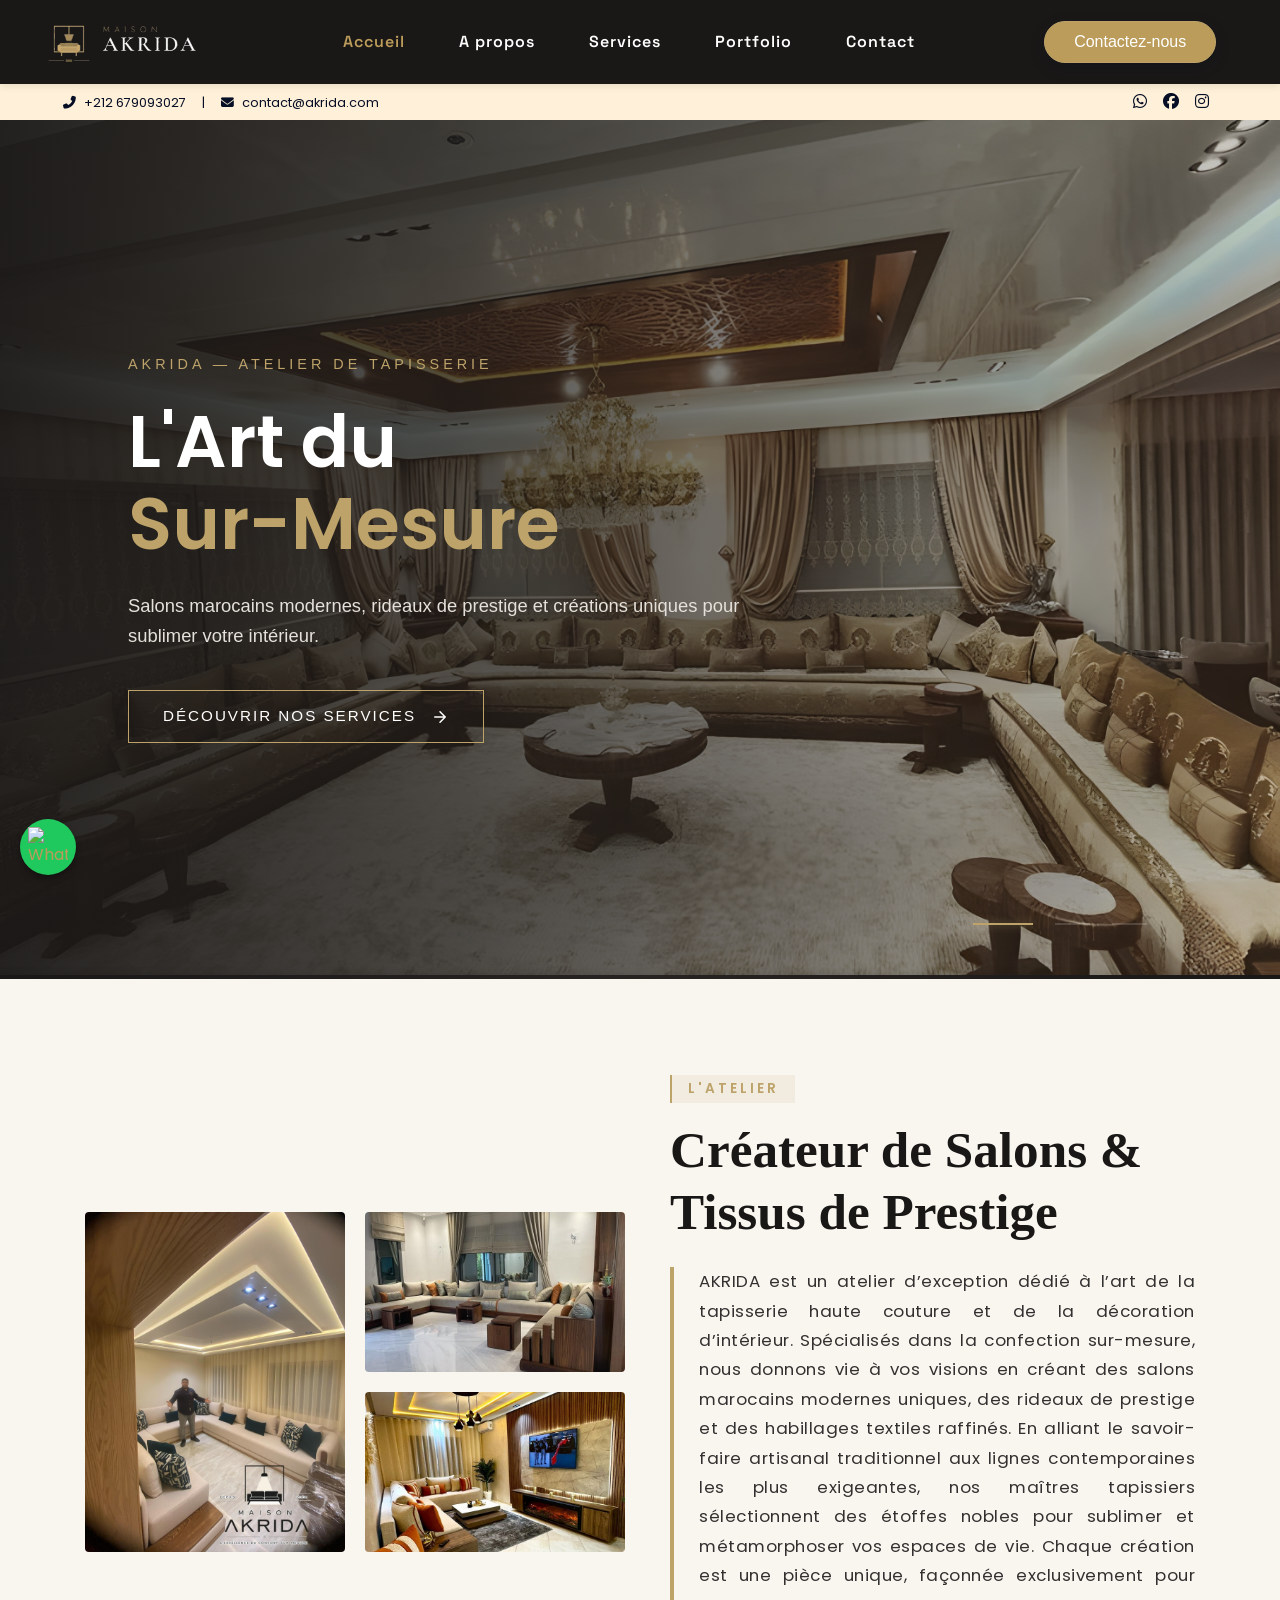
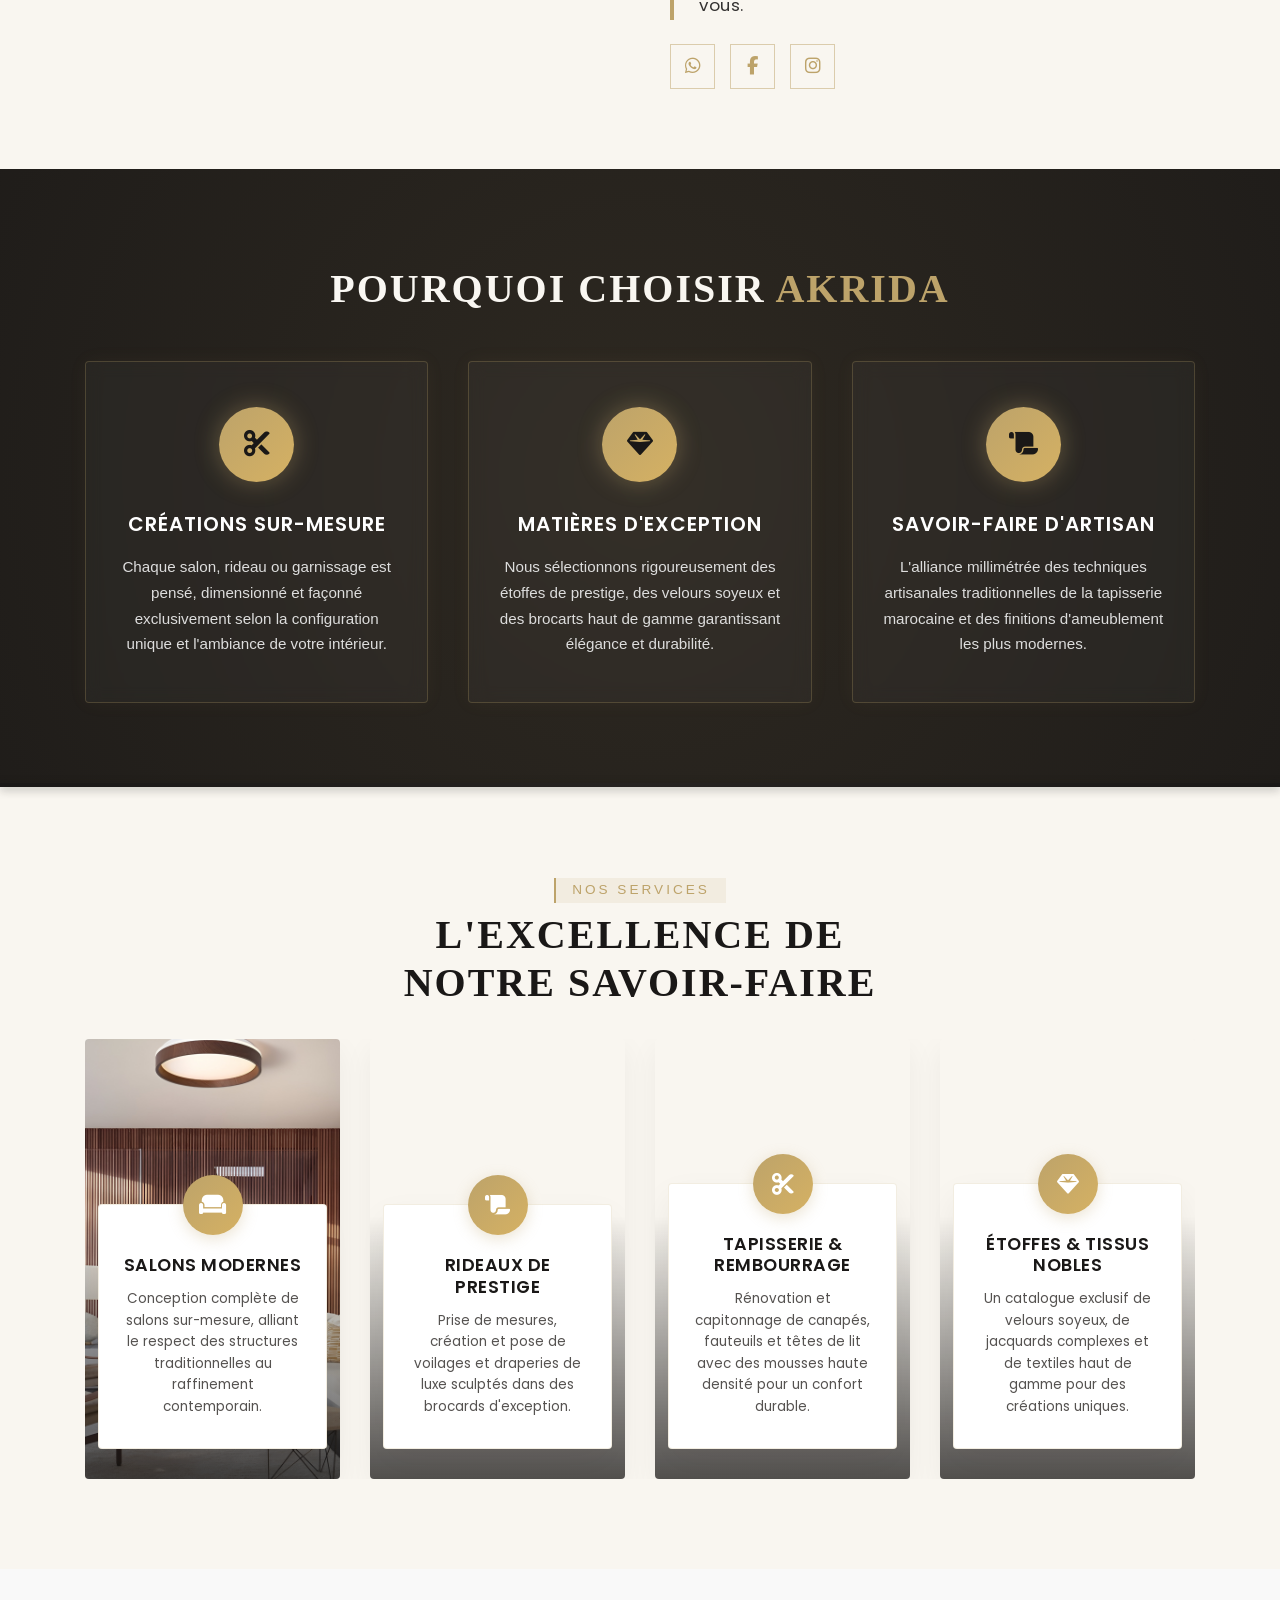
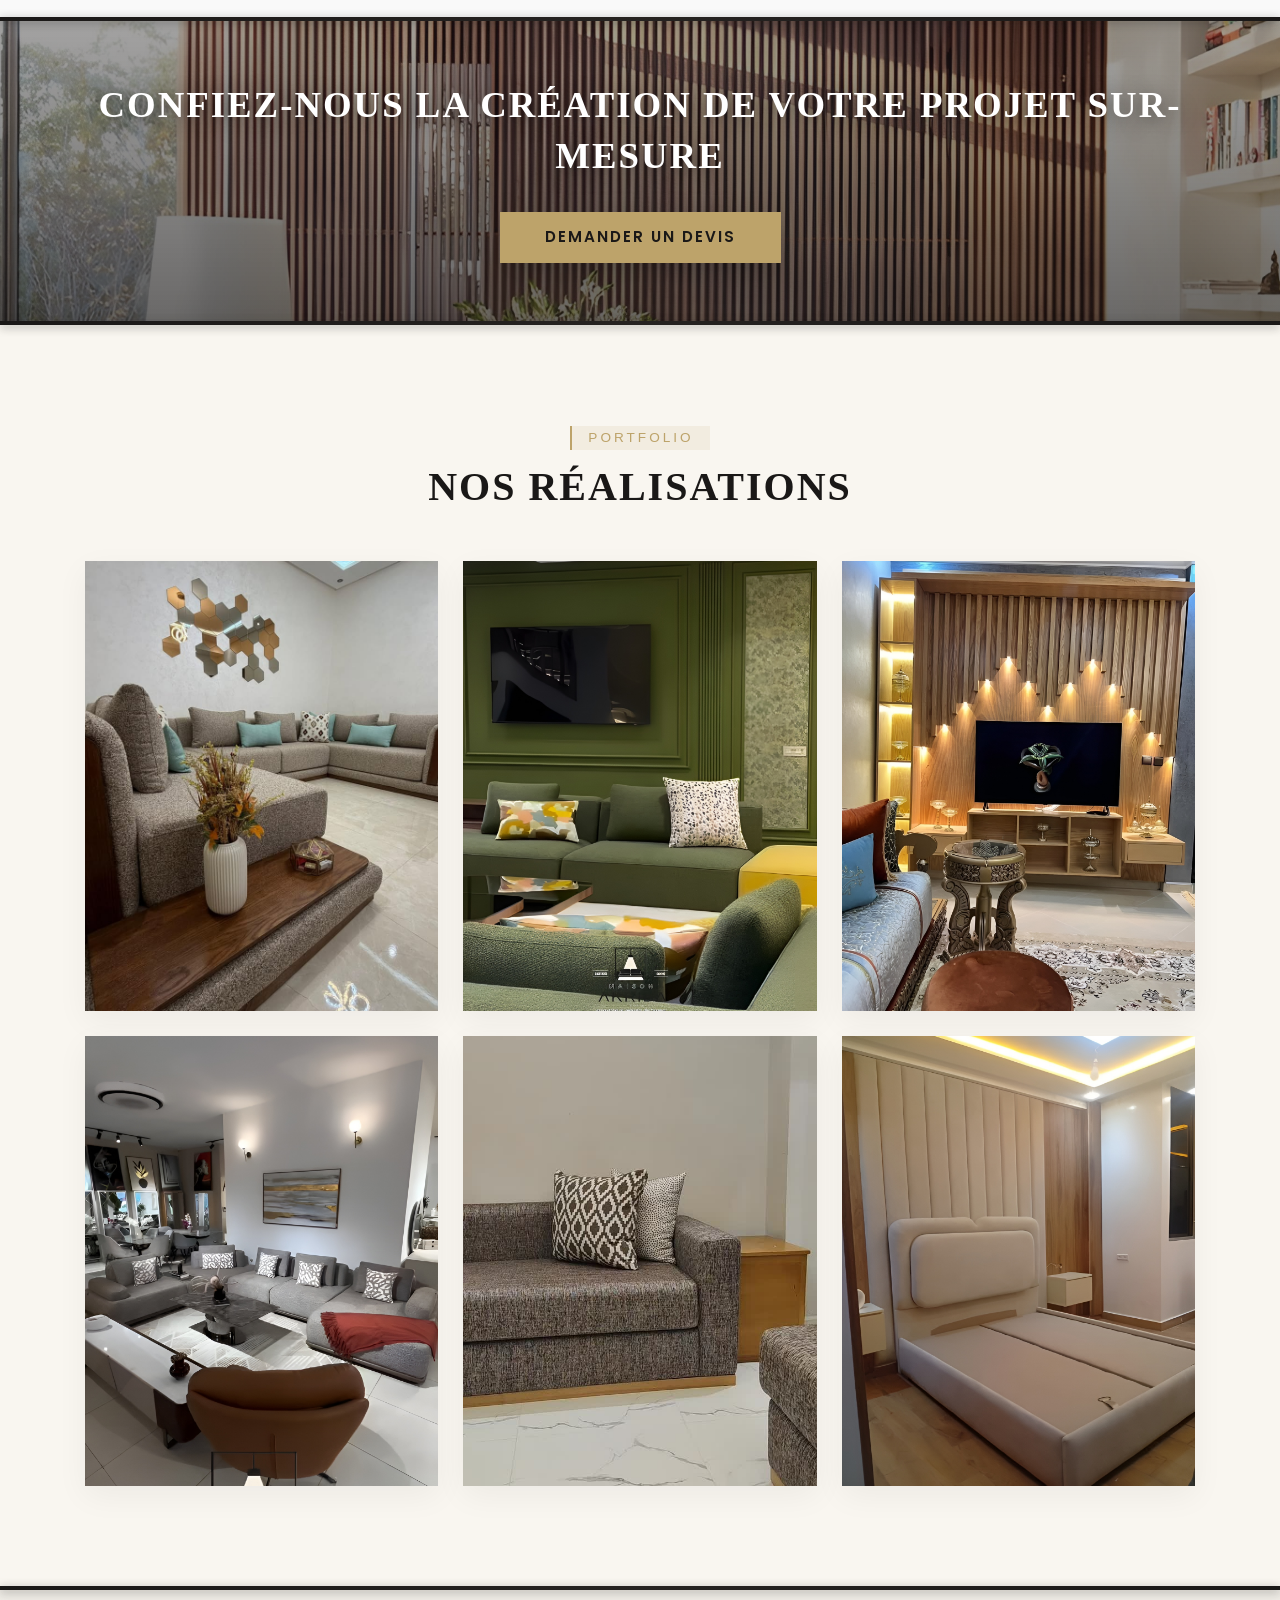
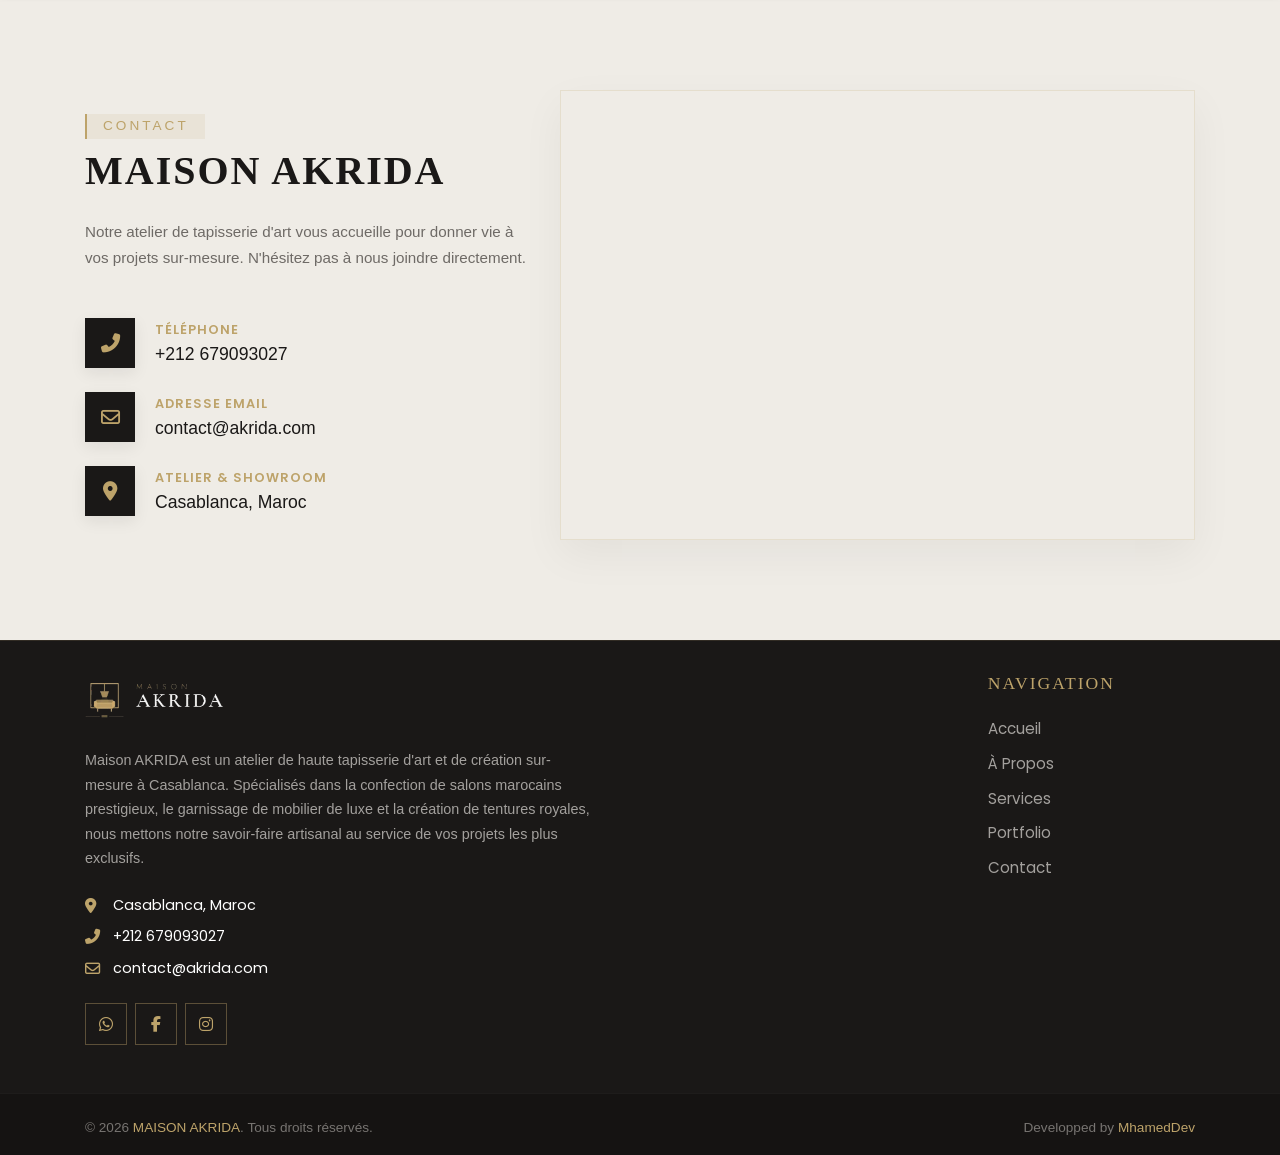
==== commit 13132ceb: "m" ====
--- a/index.html
+++ b/index.html
@@ -1275,7 +1275,7 @@
     <div class="services-slider swiper">
       <div class="swiper-wrapper">
 
-        <div class="swiper-slide service-slide" style="background-image: url('https://images.unsplash.com/photo-1618221195710-dd6b41faaea6?auto=format&fit=crop&w=800&q=80');">
+        <div class="swiper-slide service-slide" style="background-image: url('img/ctabg3.jpg');">
           <div class="slide-content">
             <div class="icon-box">
               <i class="fas fa-couch"></i>
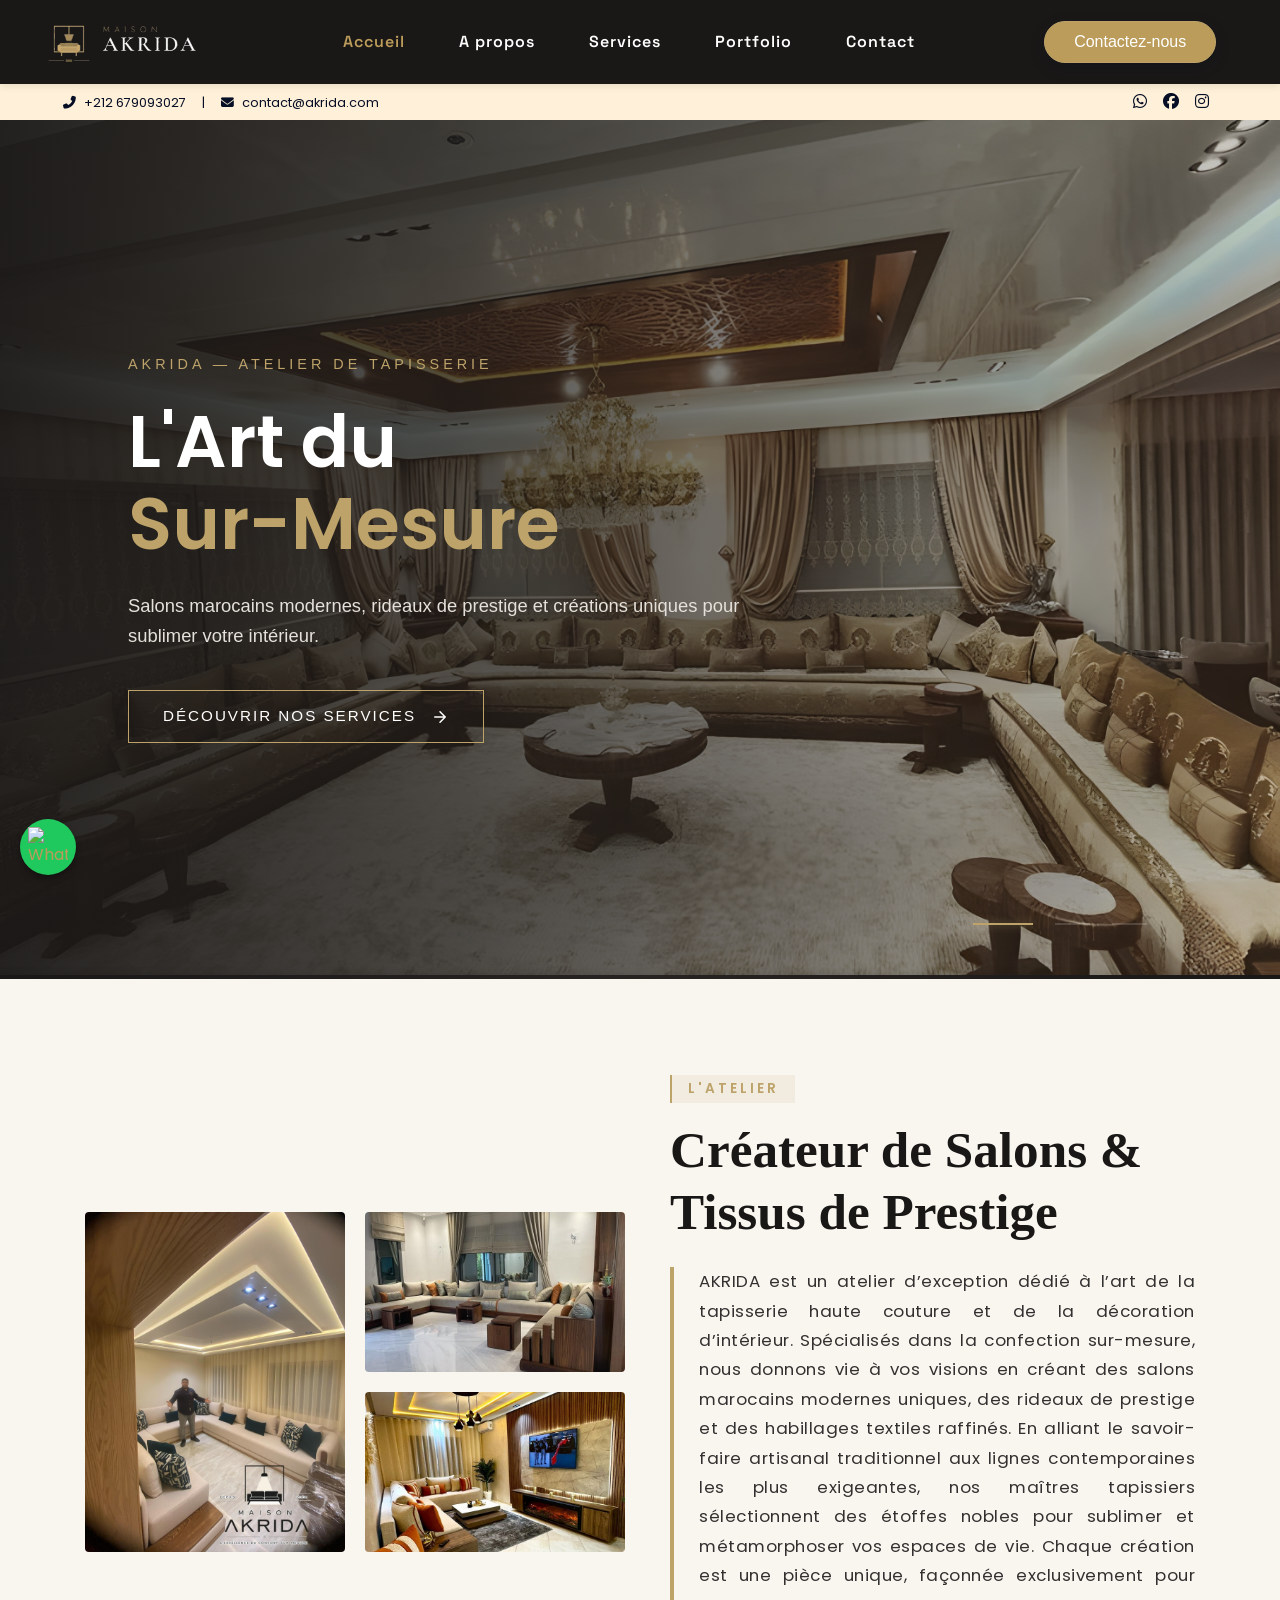
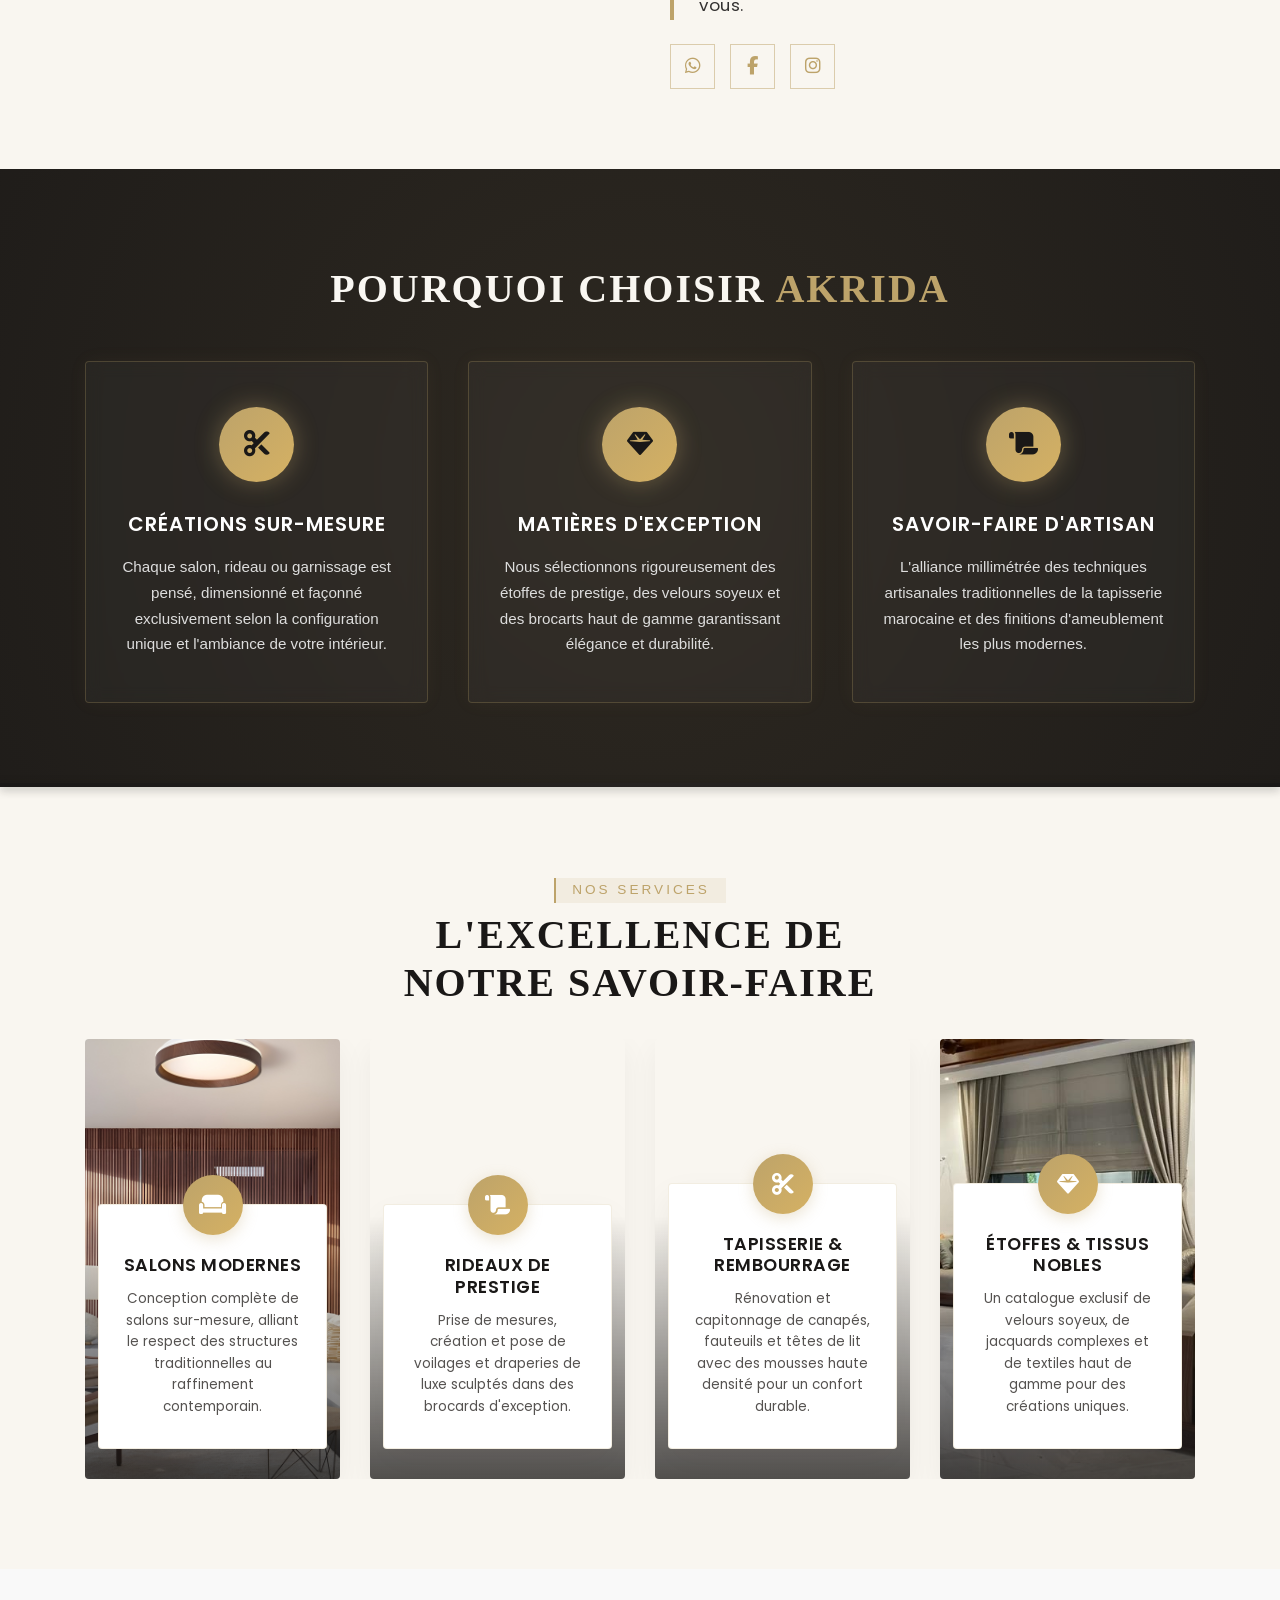
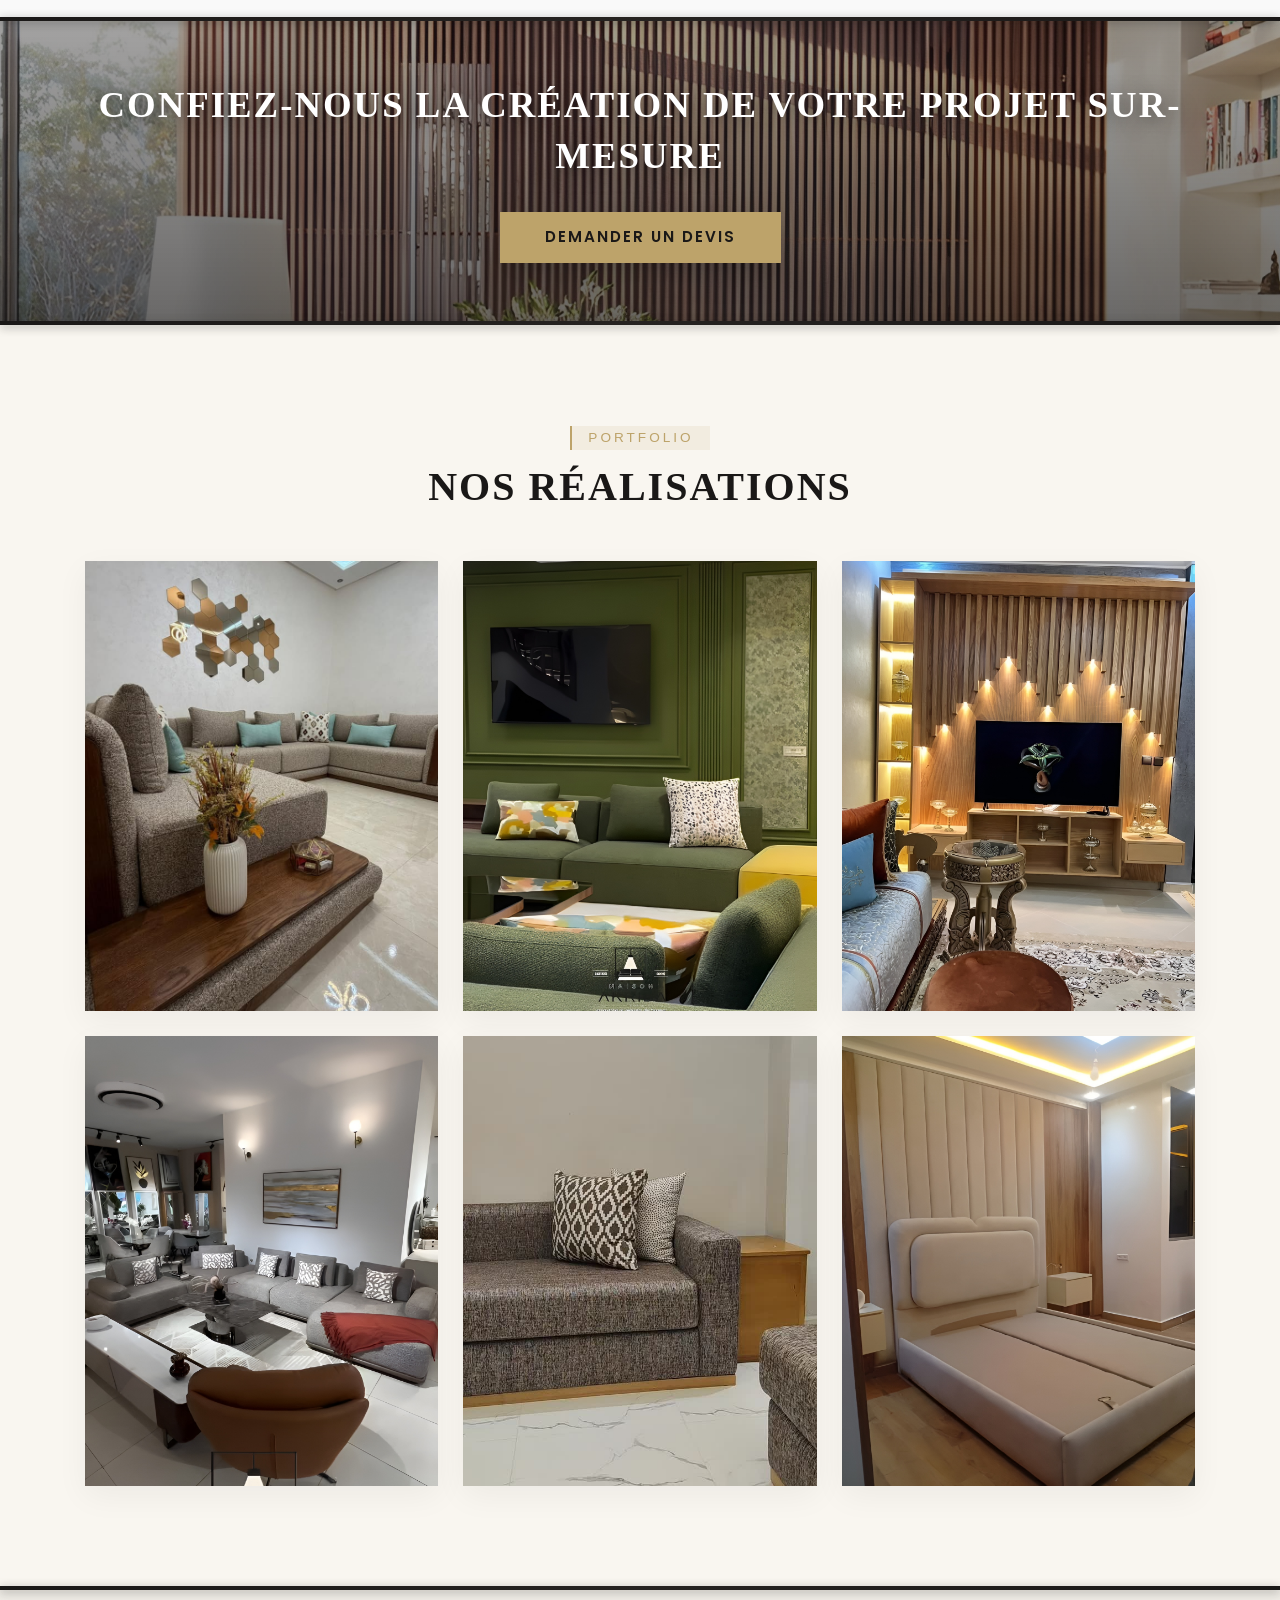
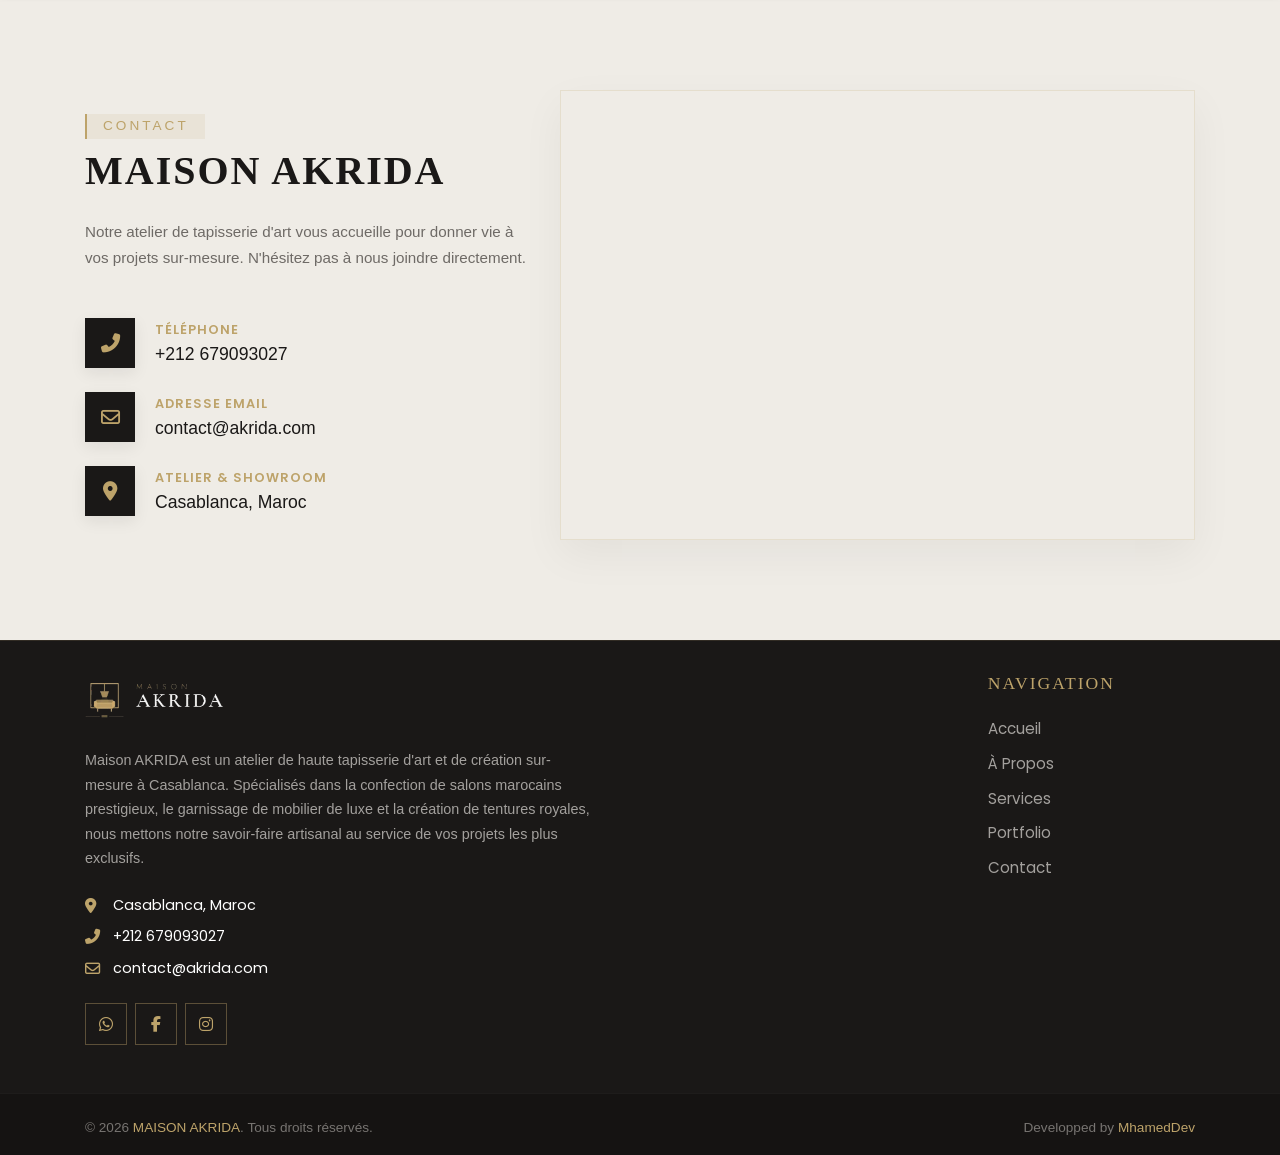
==== commit 94b6a2f7: "m" ====
--- a/index.html
+++ b/index.html
@@ -60,7 +60,7 @@
   left: 0;
   width: 100%;
   height: 100%;
-  background: #F9F9F9;
+  background: #F9F6F0; /* Ajusté sur ton blanc cassé officiel au lieu du #F9F9F9 */
   display: flex;
   justify-content: center;
   align-items: center;
@@ -73,11 +73,11 @@
 .lux-spinner {
   width: 50px;
   height: 50px;
-  border: 3px solid rgba(6, 14, 37, 0.2);
-  border-top: 3px solid #1A1817;
+  border: 3px solid rgba(189, 163, 106, 0.2); /* Remplacé le bleu par ton Or Akrida translucide */
+  border-top: 3px solid #0F0F0F; /* Ton noir signature officiel */
   border-radius: 50%;
   animation: spin 1s cubic-bezier(0.55, 0.1, 0.45, 0.9) infinite;
-  box-shadow: 0 0 10px rgba(6, 14, 37, 0.15);
+  box-shadow: 0 0 10px rgba(189, 163, 106, 0.15); /* Lueur Or discrète */
 }
 
 @keyframes spin {
@@ -1305,7 +1305,7 @@
           </div>
         </div>
 
-        <div class="swiper-slide service-slide" style="background-image: url('https://images.unsplash.com/photo-1600585154526-990dced4db0d?auto=format&fit=crop&w=800&q=80');">
+        <div class="swiper-slide service-slide" style="background-image: url('img/imgAb3.jpg');">
           <div class="slide-content">
             <div class="icon-box">
               <i class="fas fa-gem"></i>
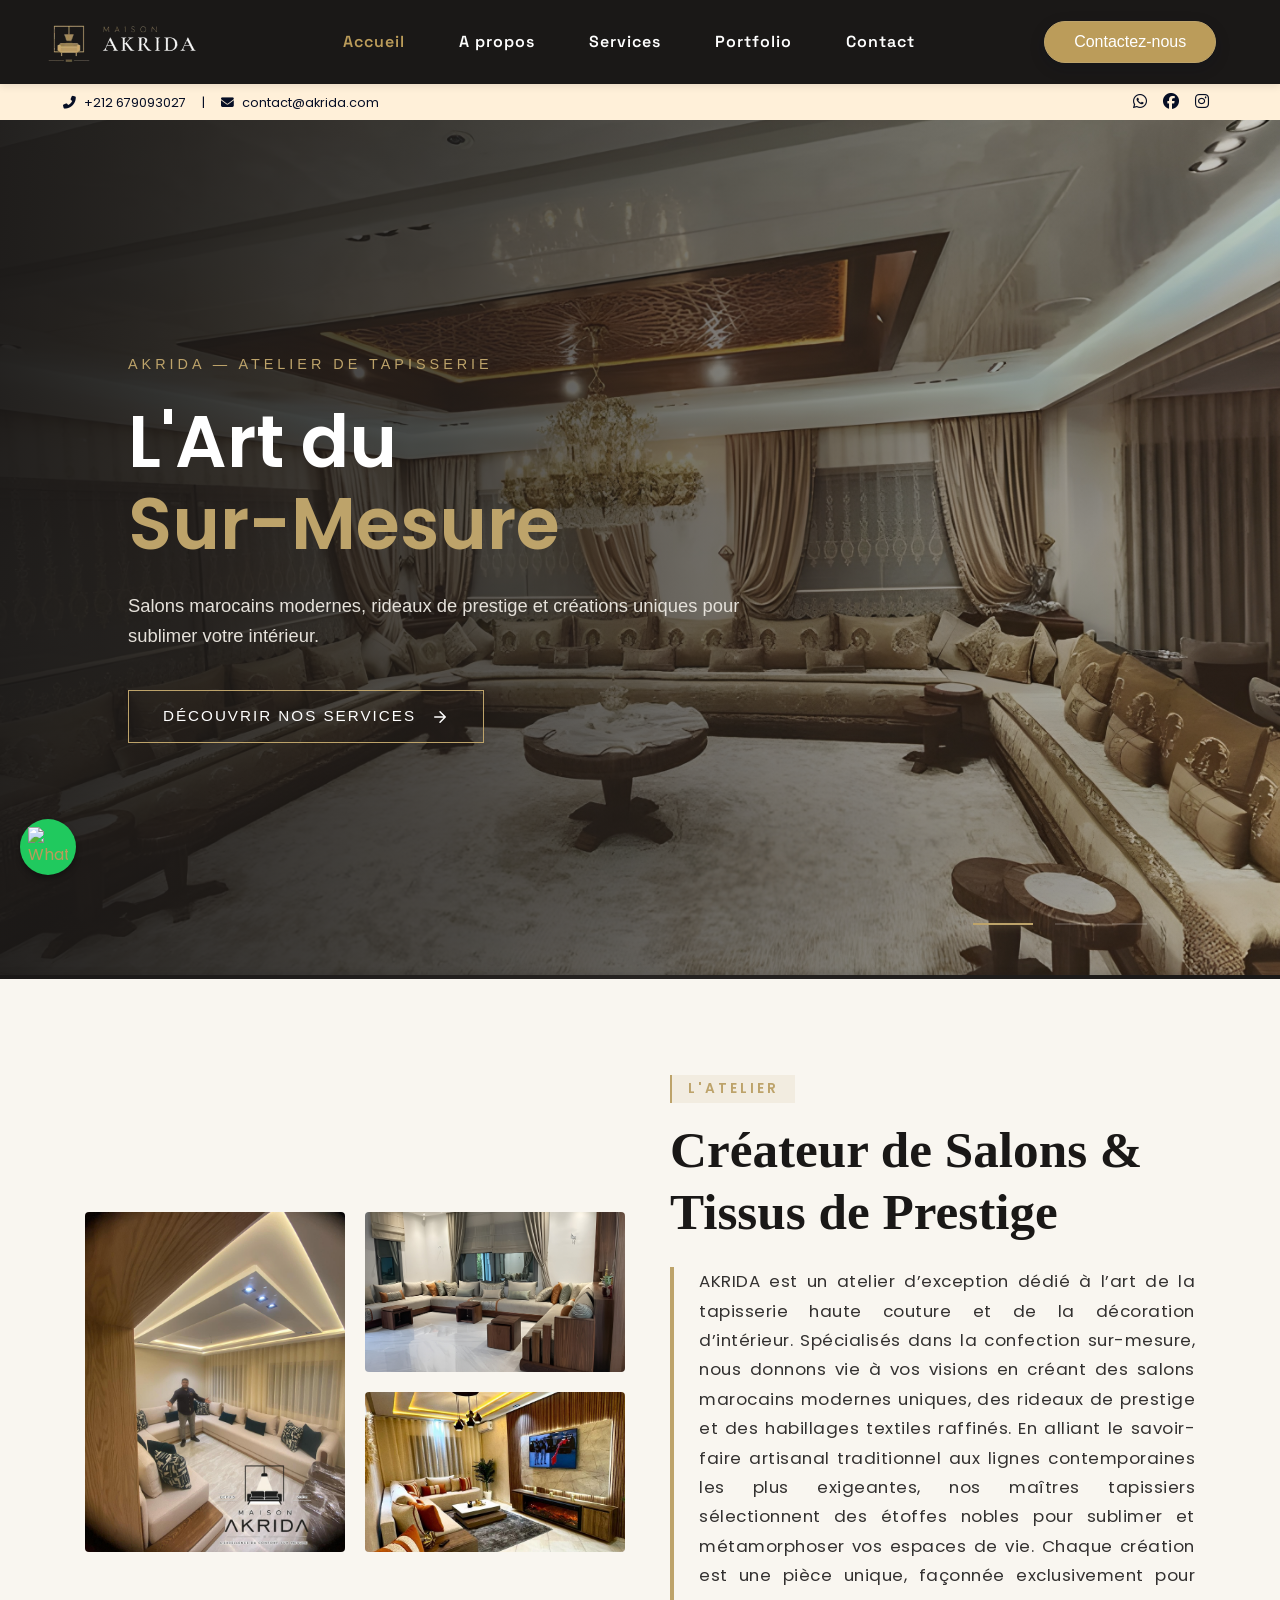
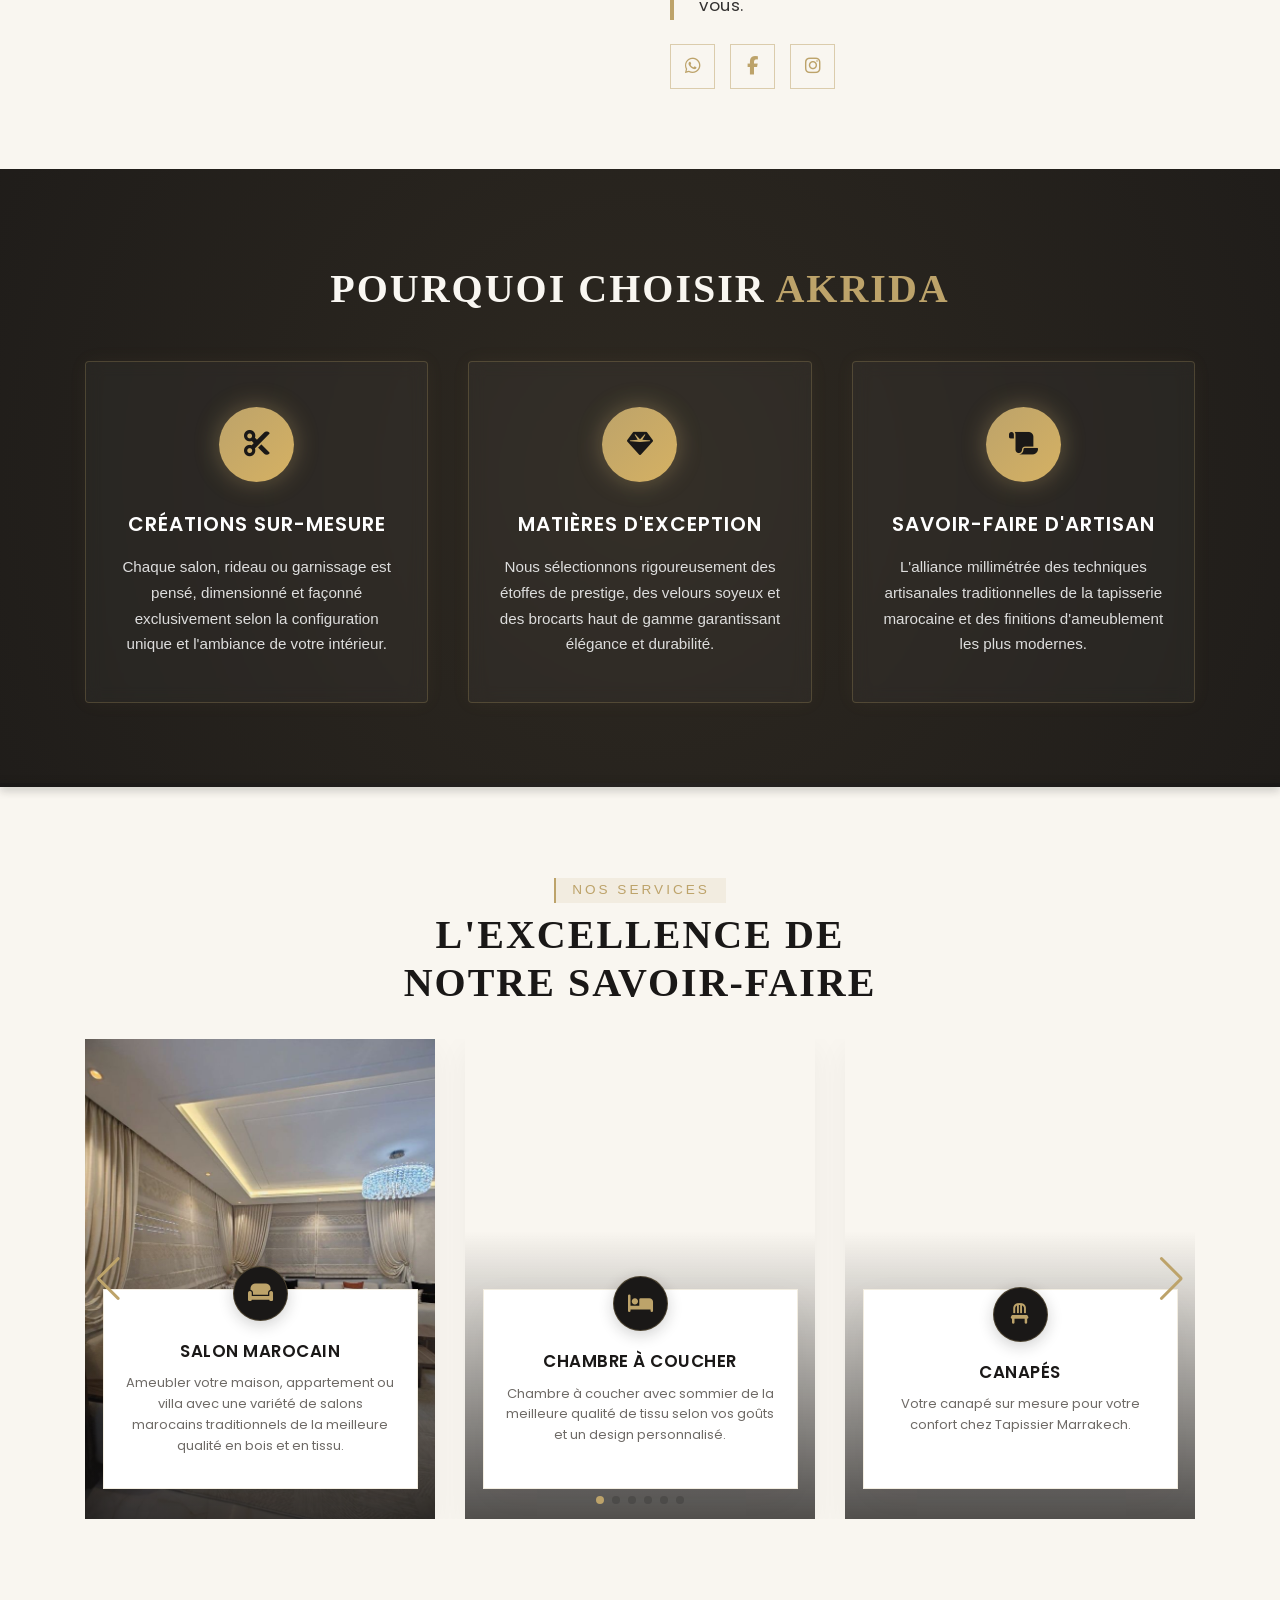
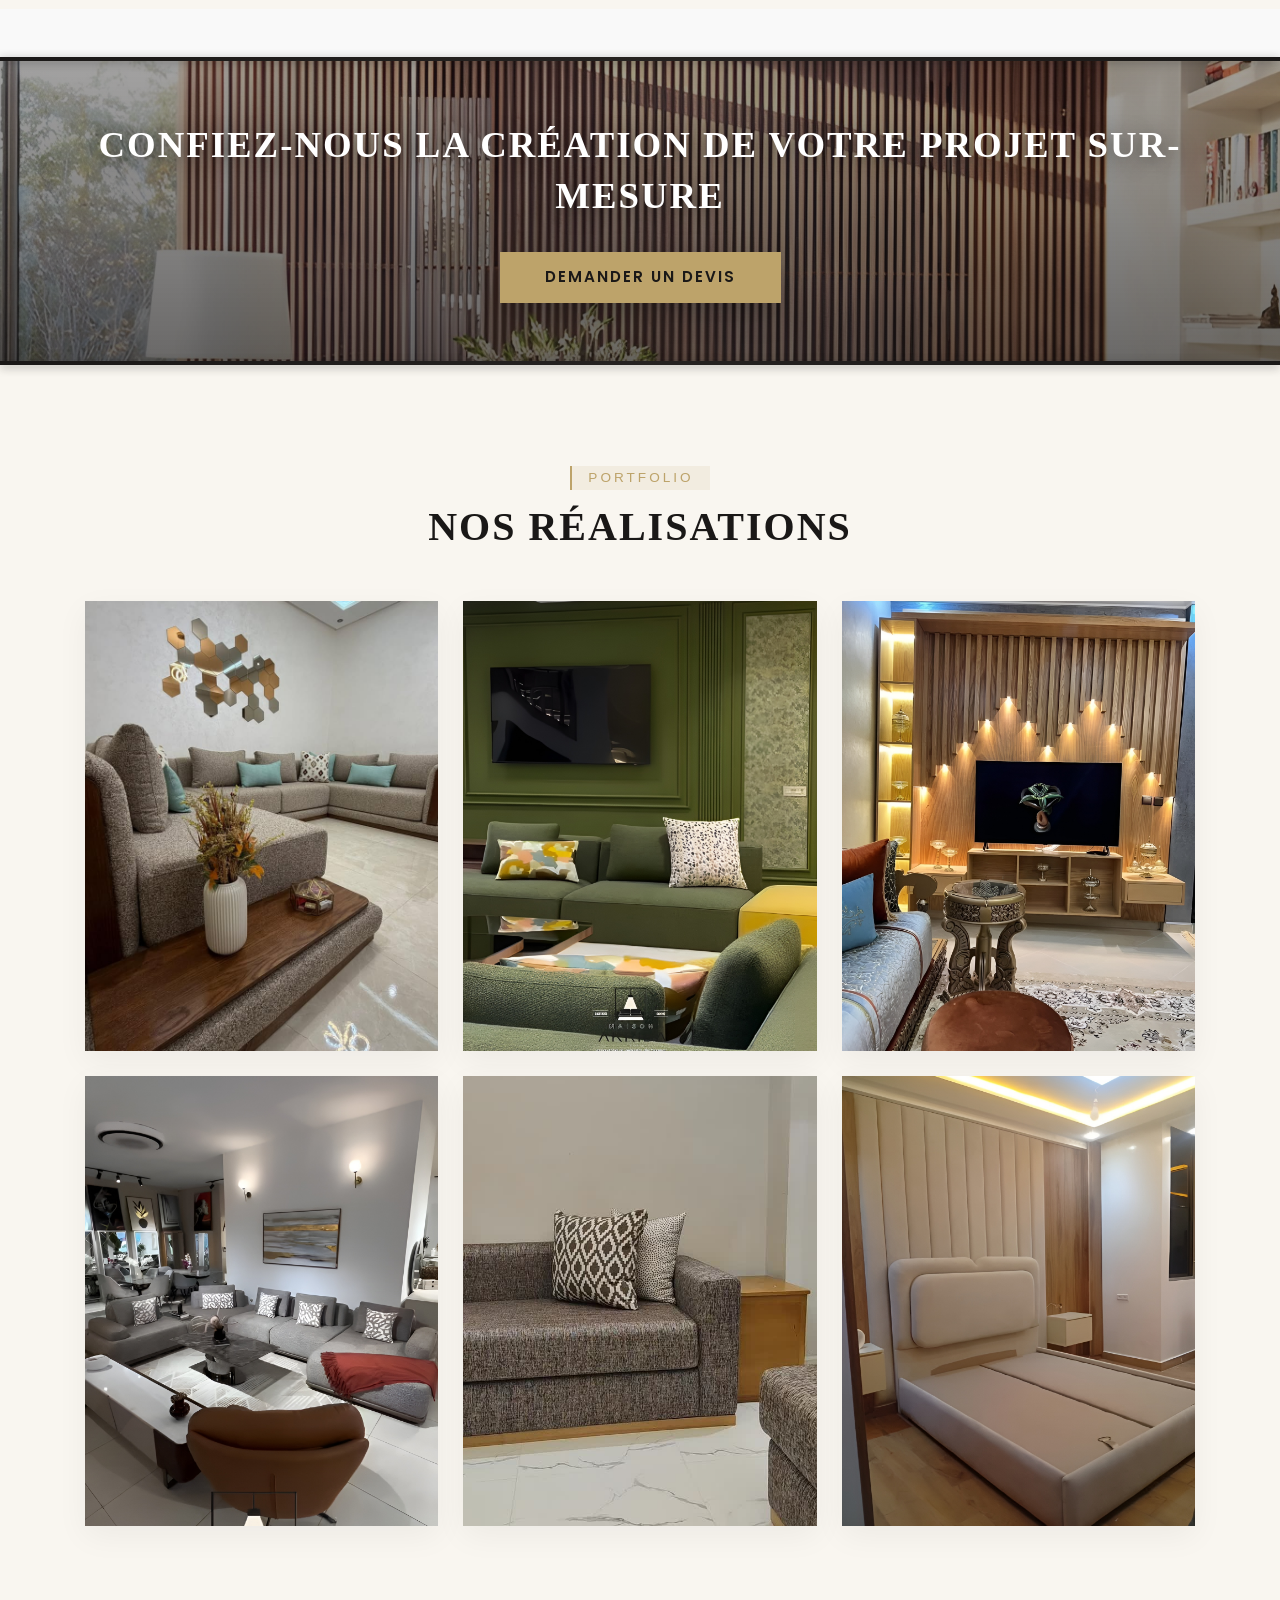
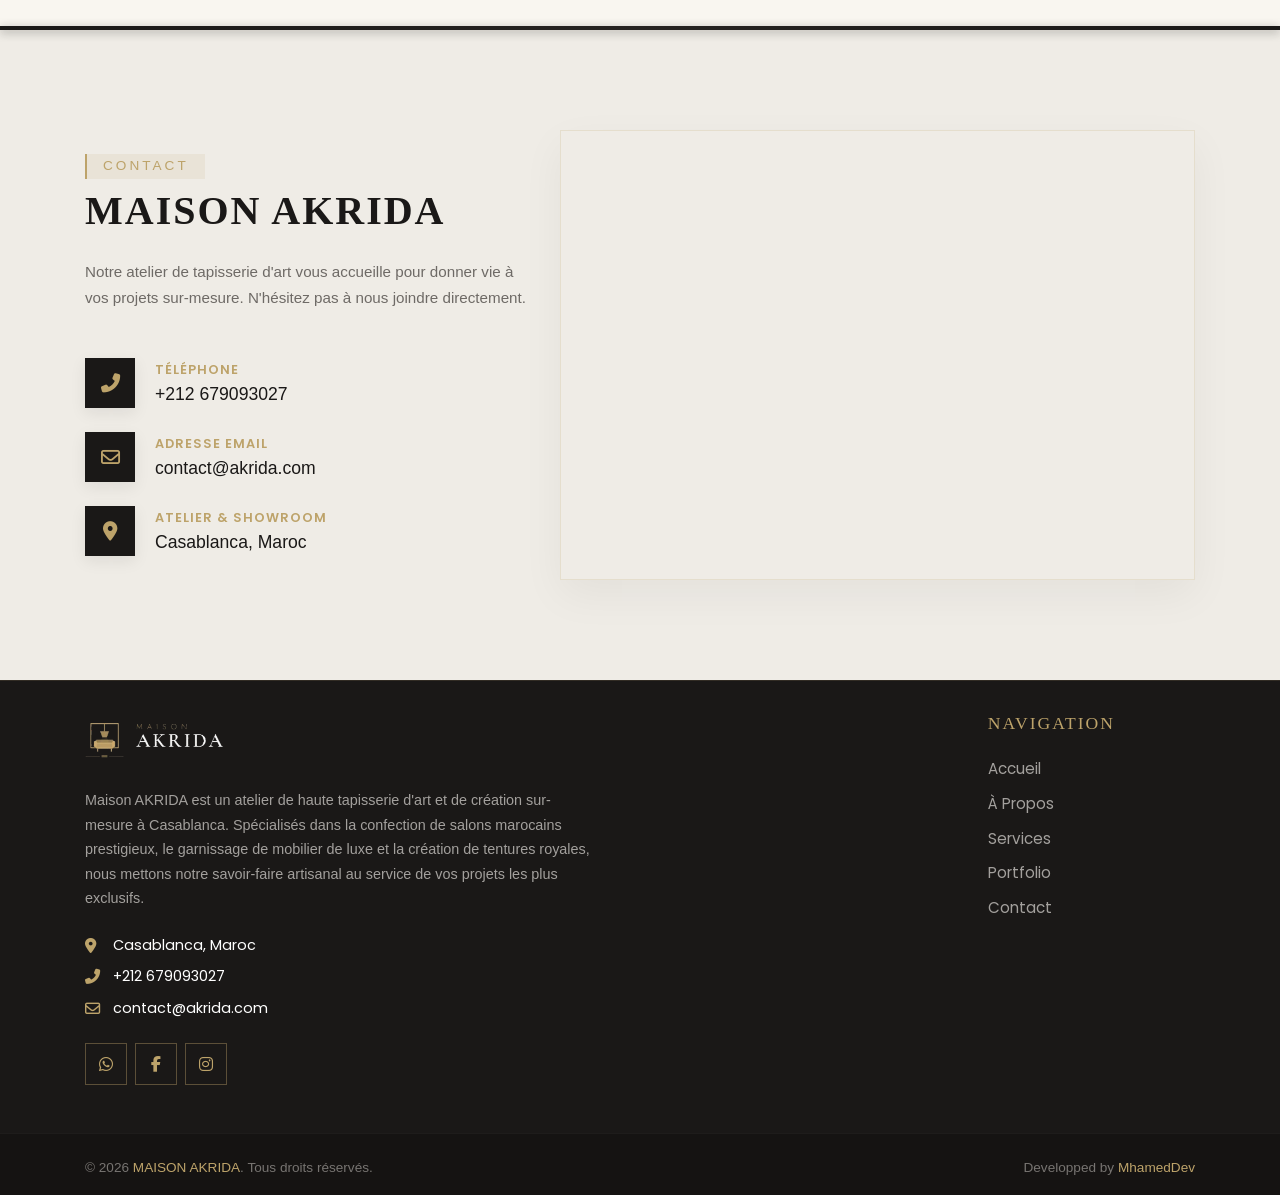
==== commit b16ad2cb: "m" ====
--- a/index.html
+++ b/index.html
@@ -1261,7 +1261,6 @@
 
 
 <!-- Services Section Start -->
-
 <section id="services" class="py-services">
   <div class="container">
     <div class="row mx-0 justify-content-center text-center">
@@ -1275,61 +1274,81 @@
     <div class="services-slider swiper">
       <div class="swiper-wrapper">
 
-        <div class="swiper-slide service-slide" style="background-image: url('img/ctabg3.jpg');">
+        <div class="swiper-slide service-slide" style="background-image: url('img/backg1.jpg');">
           <div class="slide-content">
             <div class="icon-box">
               <i class="fas fa-couch"></i>
             </div>
-            <h4>Salons Modernes</h4>
-            <p>Conception complète de salons sur-mesure, alliant le respect des structures traditionnelles au raffinement contemporain.</p>
-          </div>
-        </div>
-
-        <div class="swiper-slide service-slide" style="background-image: url('https://images.unsplash.com/photo-1513694203232-719a280e022f?auto=format&fit=crop&w=800&q=80');">
+            <h4>Salon marocain</h4>
+            <p>Ameubler votre maison, appartement ou villa avec une variété de salons marocains traditionnels de la meilleure qualité en bois et en tissu.</p>
+          </div>
+        </div>
+
+        <div class="swiper-slide service-slide" style="background-image: url('https://images.unsplash.com/photo-1616594039964-ae9021a400a0?auto=format&fit=crop&w=800&q=80');">
+          <div class="slide-content">
+            <div class="icon-box">
+              <i class="fas fa-bed"></i>
+            </div>
+            <h4>Chambre à coucher</h4>
+            <p>Chambre à coucher avec sommier de la meilleure qualité de tissu selon vos goûts et un design personnalisé.</p>
+          </div>
+        </div>
+
+        <div class="swiper-slide service-slide" style="background-image: url('https://images.unsplash.com/photo-1493663284031-b7e3aefcae8e?auto=format&fit=crop&w=800&q=80');">
+          <div class="slide-content">
+            <div class="icon-box">
+              <i class="fas fa-chair"></i>
+            </div>
+            <h4>Canapés</h4>
+            <p>Votre canapé sur mesure pour votre confort chez Tapissier Marrakech.</p>
+          </div>
+        </div>
+
+        <div class="swiper-slide service-slide" style="background-image: url('https://images.unsplash.com/photo-1598300042247-d088f8ab3a91?auto=format&fit=crop&w=800&q=80');">
+          <div class="slide-content">
+            <div class="icon-box">
+              <i class="fas fa-star"></i>
+            </div>
+            <h4>Fauteuils</h4>
+            <p>Fauteuils avec de la meilleure qualité de tissu selon vos goûts et un design personnalisé.</p>
+          </div>
+        </div>
+
+        <div class="swiper-slide service-slide" style="background-image: url('img/imgAb3.jpg');">
+          <div class="slide-content">
+            <div class="icon-box">
+              <i class="fas fa-tools"></i>
+            </div>
+            <h4>Fabrication ameublement</h4>
+            <p>Atelier de fabrication d'ameublement tapissier et salon marocain sur mesure.</p>
+          </div>
+        </div>
+
+        <div class="swiper-slide service-slide" style="background-image: url('img/imgSer6.jpg');">
           <div class="slide-content">
             <div class="icon-box">
               <i class="fas fa-scroll"></i>
             </div>
-            <h4>Rideaux de Prestige</h4>
-            <p>Prise de mesures, création et pose de voilages et draperies de luxe sculptés dans des brocards d'exception.</p>
-          </div>
-        </div>
-
-        <div class="swiper-slide service-slide" style="background-image: url('https://images.unsplash.com/photo-1586023492125-27b2c045efd7?auto=format&fit=crop&w=800&q=80');">
-          <div class="slide-content">
-            <div class="icon-box">
-              <i class="fas fa-cut"></i>
-            </div>
-            <h4>Tapisserie & Rembourrage</h4>
-            <p>Rénovation et capitonnage de canapés, fauteuils et têtes de lit avec des mousses haute densité pour un confort durable.</p>
-          </div>
-        </div>
-
-        <div class="swiper-slide service-slide" style="background-image: url('img/imgAb3.jpg');">
-          <div class="slide-content">
-            <div class="icon-box">
-              <i class="fas fa-gem"></i>
-            </div>
-            <h4>Étoffes & Tissus Nobles</h4>
-            <p>Un catalogue exclusif de velours soyeux, de jacquards complexes et de textiles haut de gamme pour des créations uniques.</p>
+            <h4>Rideaux Voilages</h4>
+            <p>Atelier de fabrication de rideaux et voilages marocains sur mesure.</p>
           </div>
         </div>
 
       </div>
 
       <div class="swiper-pagination"></div>
-
       <div class="swiper-button-next"></div>
       <div class="swiper-button-prev"></div>
     </div>
   </div>
 </section>
+
 <link rel="stylesheet" href="https://cdn.jsdelivr.net/npm/swiper@10/swiper-bundle.min.css" />
 <script src="https://cdn.jsdelivr.net/npm/swiper@10/swiper-bundle.min.js"></script>
 
 <style>
   .py-services {
-    background-color: #F9F6F0; /* Même blanc cassé mat lumineux que la section À Propos */
+    background-color: #F9F6F0; /* Blanc cassé officiel */
     padding-top: 90px;
     padding-bottom: 90px;
   }
@@ -1338,7 +1357,7 @@
     font-family: 'Cinzel', serif;
     font-size: 2.5rem;
     font-weight: 700;
-    color: #1A1817; /* Texte foncé pour un contraste parfait sur fond clair */
+    color: #1A1817; /* Off-black signature */
     text-transform: uppercase;
     letter-spacing: 2px;
   }
@@ -1356,10 +1375,10 @@
 
   .service-slide {
     position: relative;
-    height: 440px;
+    height: 480px; /* Légèrement augmenté pour le confort des textes */
     background-size: cover;
     background-position: center;
-    border-radius: 4px;
+    border-radius: 0px; /* Design géométrique minimaliste */
     display: flex;
     align-items: flex-end;
     justify-content: center;
@@ -1367,26 +1386,29 @@
     box-shadow: 0 10px 30px rgba(0, 0, 0, 0.05);
   }
 
-  /* Dégradé doux sur l'image pour que le rendu reste chic et lisible */
   .service-slide::before {
     content: "";
     position: absolute;
     top: 0; left: 0; width: 100%; height: 100%;
     background: linear-gradient(180deg, rgba(249, 246, 240, 0) 40%, rgba(26, 24, 23, 0.75) 100%);
-    border-radius: 4px;
+    border-radius: 0px;
     z-index: 1;
   }
 
   .slide-content {
     position: relative;
     z-index: 2;
-    background: #FFFFFF; /* Boîtier blanc pur pour contraster avec le fond crème */
+    background: #FFFFFF;
     border: 1px solid rgba(189, 163, 106, 0.2);
     color: #1A1817;
     text-align: center;
-    padding: 30px 25px;
-    border-radius: 4px;
-    max-width: 90%;
+    padding: 30px 20px;
+    border-radius: 0px;
+    width: 90%;
+    min-height: 200px;
+    display: flex;
+    flex-direction: column;
+    justify-content: center;
     box-shadow: 0 15px 35px rgba(26, 24, 23, 0.06);
     transition: all 0.4s ease;
   }
@@ -1398,22 +1420,23 @@
   }
 
   .slide-content .icon-box {
-    width: 60px;
-    height: 60px;
-    margin: -60px auto 20px auto; /* Effet de badge chevauchant élégant */
-    background: linear-gradient(135deg, #BDA36A, #D5B163);
+    width: 55px;
+    height: 55px;
+    margin: -55px auto 20px auto;
+    background: #1A1817; /* Fond sombre signature pour l'icône */
     border-radius: 50%;
     display: flex;
     align-items: center;
     justify-content: center;
-    font-size: 22px;
-    color: #FFFFFF;
-    box-shadow: 0 4px 15px rgba(189, 163, 106, 0.3);
+    font-size: 20px;
+    color: #BDA36A; /* Icônes en Or */
+    box-shadow: 0 4px 15px rgba(26, 24, 23, 0.2);
+    border: 1px solid rgba(189, 163, 106, 0.3);
   }
 
   .slide-content h4 {
     font-family: 'Poppins', sans-serif;
-    font-size: 1.1rem;
+    font-size: 1.05rem;
     font-weight: 600;
     text-transform: uppercase;
     letter-spacing: 0.5px;
@@ -1423,14 +1446,13 @@
 
   .slide-content p {
     font-family: 'Poppins', sans-serif;
-    font-size: 13.5px;
+    font-size: 13px;
     line-height: 1.6;
     margin: 0;
-    color: #555250; /* Gris chaud pour une lecture douce */
+    color: #6E6A66;
     font-weight: 400;
   }
 
-  /* Customisation des contrôles de navigation Swiper (Style Clair & Or) */
   .swiper-button-next,
   .swiper-button-prev {
     color: #BDA36A !important;
@@ -1444,7 +1466,6 @@
     background: #1A1817;
   }
 
-  /* Animations mobiles fluides */
   @media (max-width: 768px) {
     .section-main-title { font-size: 2rem; }
     .slide-content.fade-up {
@@ -1460,7 +1481,6 @@
 </style>
 
 <script>
-// Initialisation Swiper sécurisée
 const swiperServices = new Swiper('.services-slider', {
   slidesPerView: 1,
   spaceBetween: 30,
@@ -1476,8 +1496,7 @@
   breakpoints: {
     576: { slidesPerView: 1 },
     768: { slidesPerView: 2 },
-    992: { slidesPerView: 3 },
-    1200: { slidesPerView: 4 },
+    1200: { slidesPerView: 3 }, /* Calibré sur 3 colonnes de manière optimale */
   },
   autoplay: {
     delay: 4000,
@@ -1485,7 +1504,6 @@
   },
 });
 
-// Fade-up on mobile
 if (window.innerWidth <= 768) {
   const observerServices = new IntersectionObserver((entries) => {
     entries.forEach(entry => {
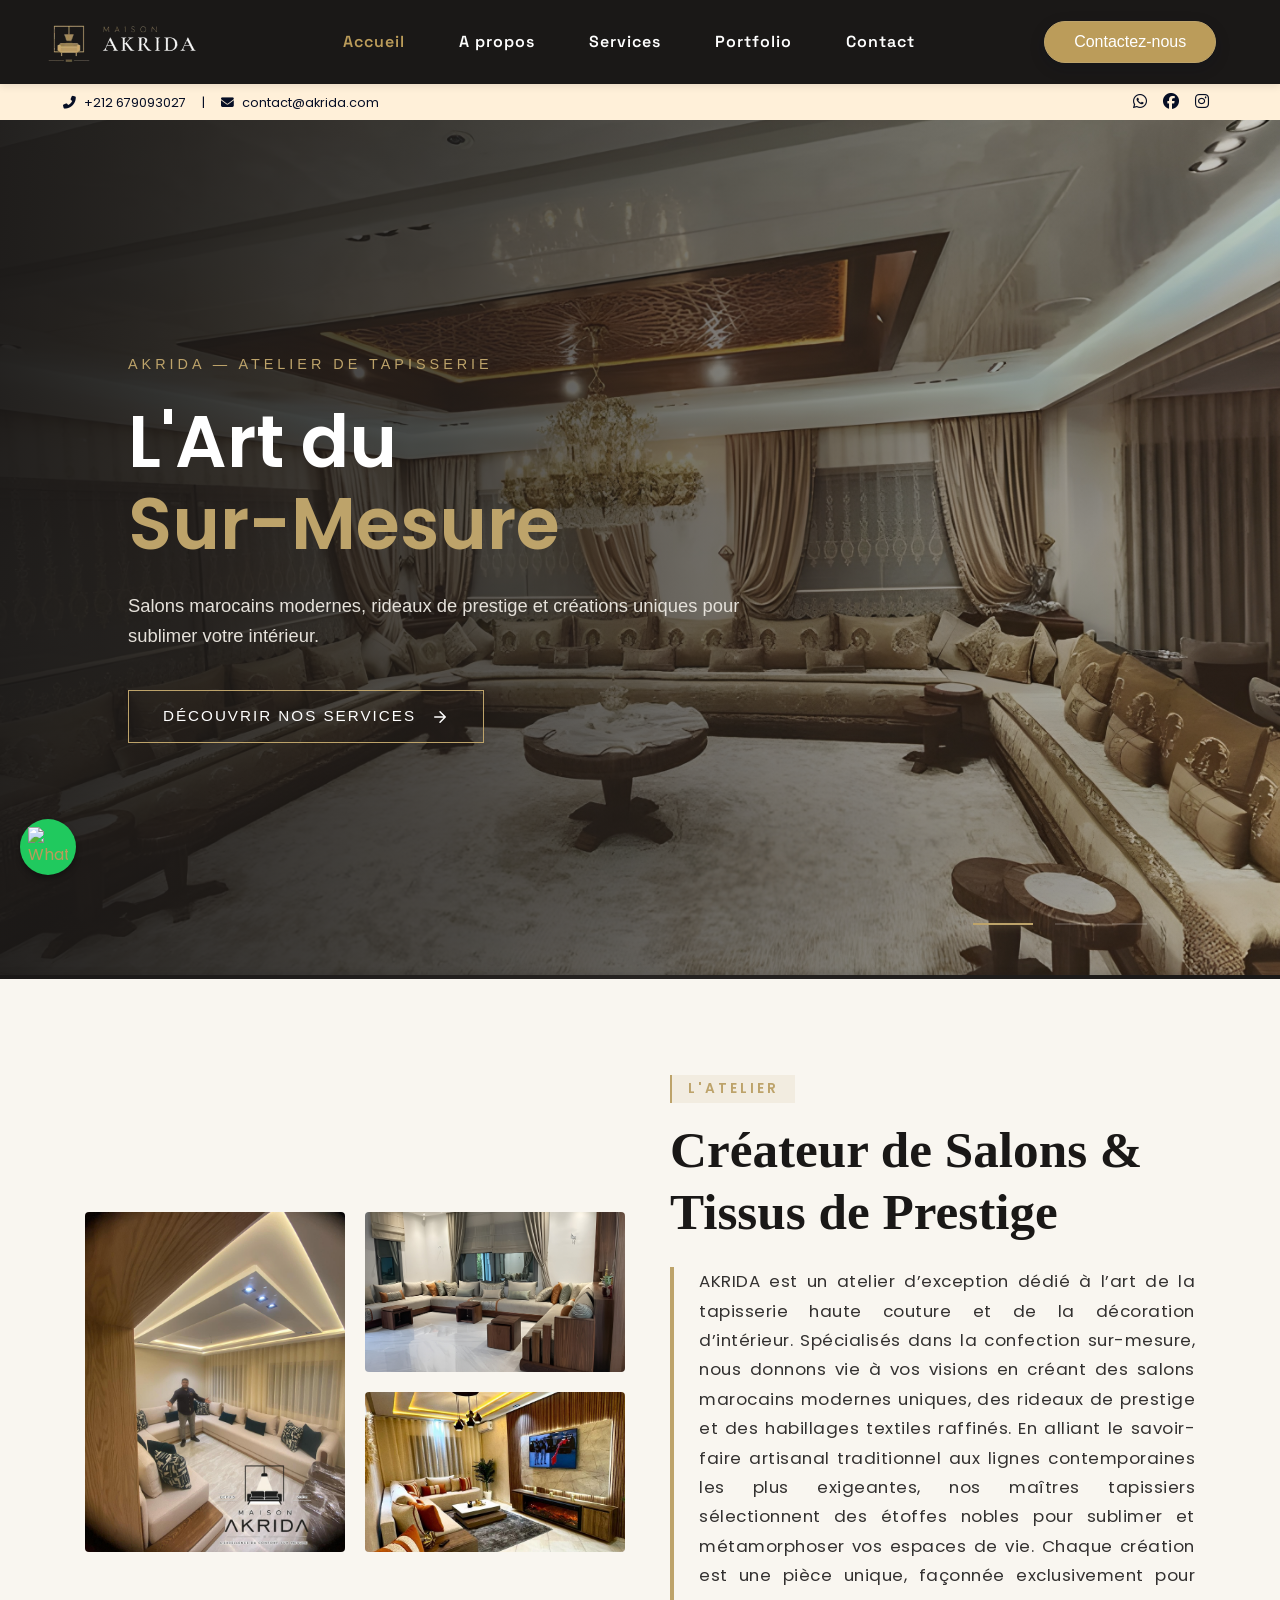
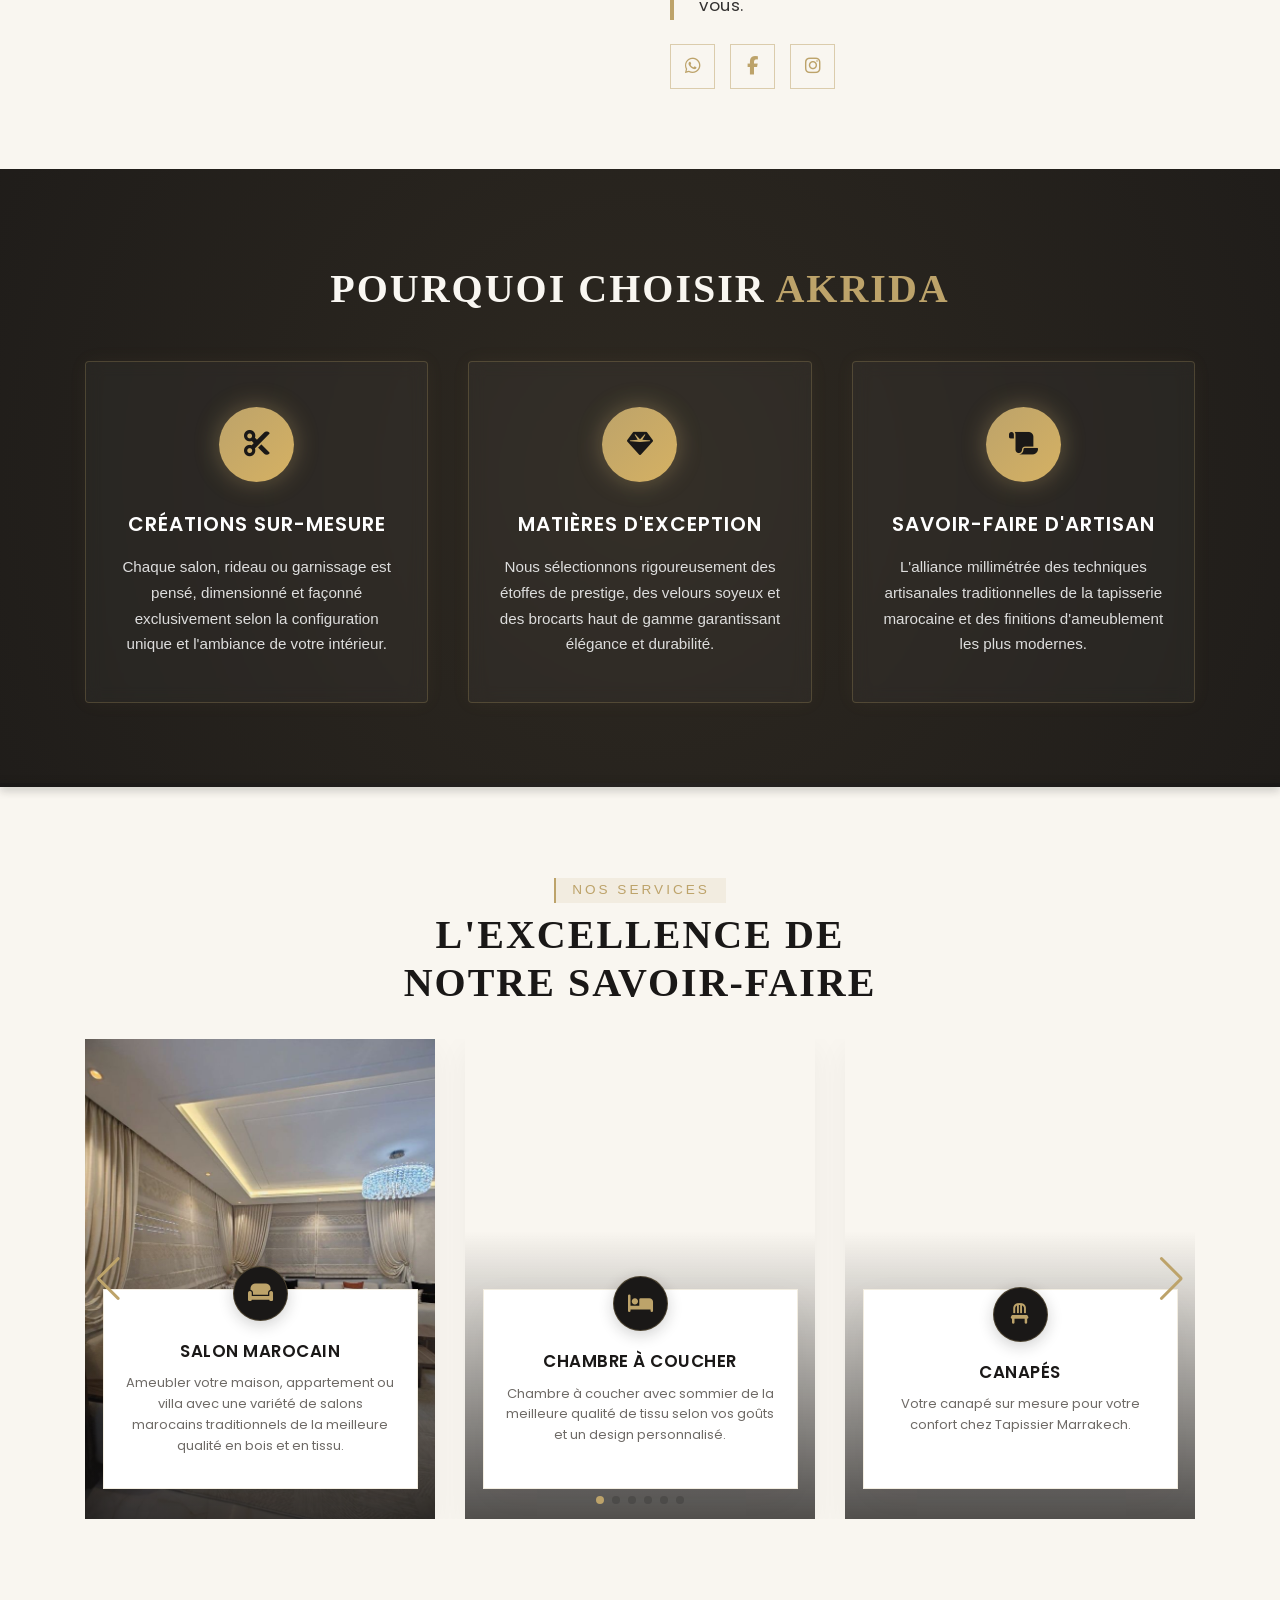
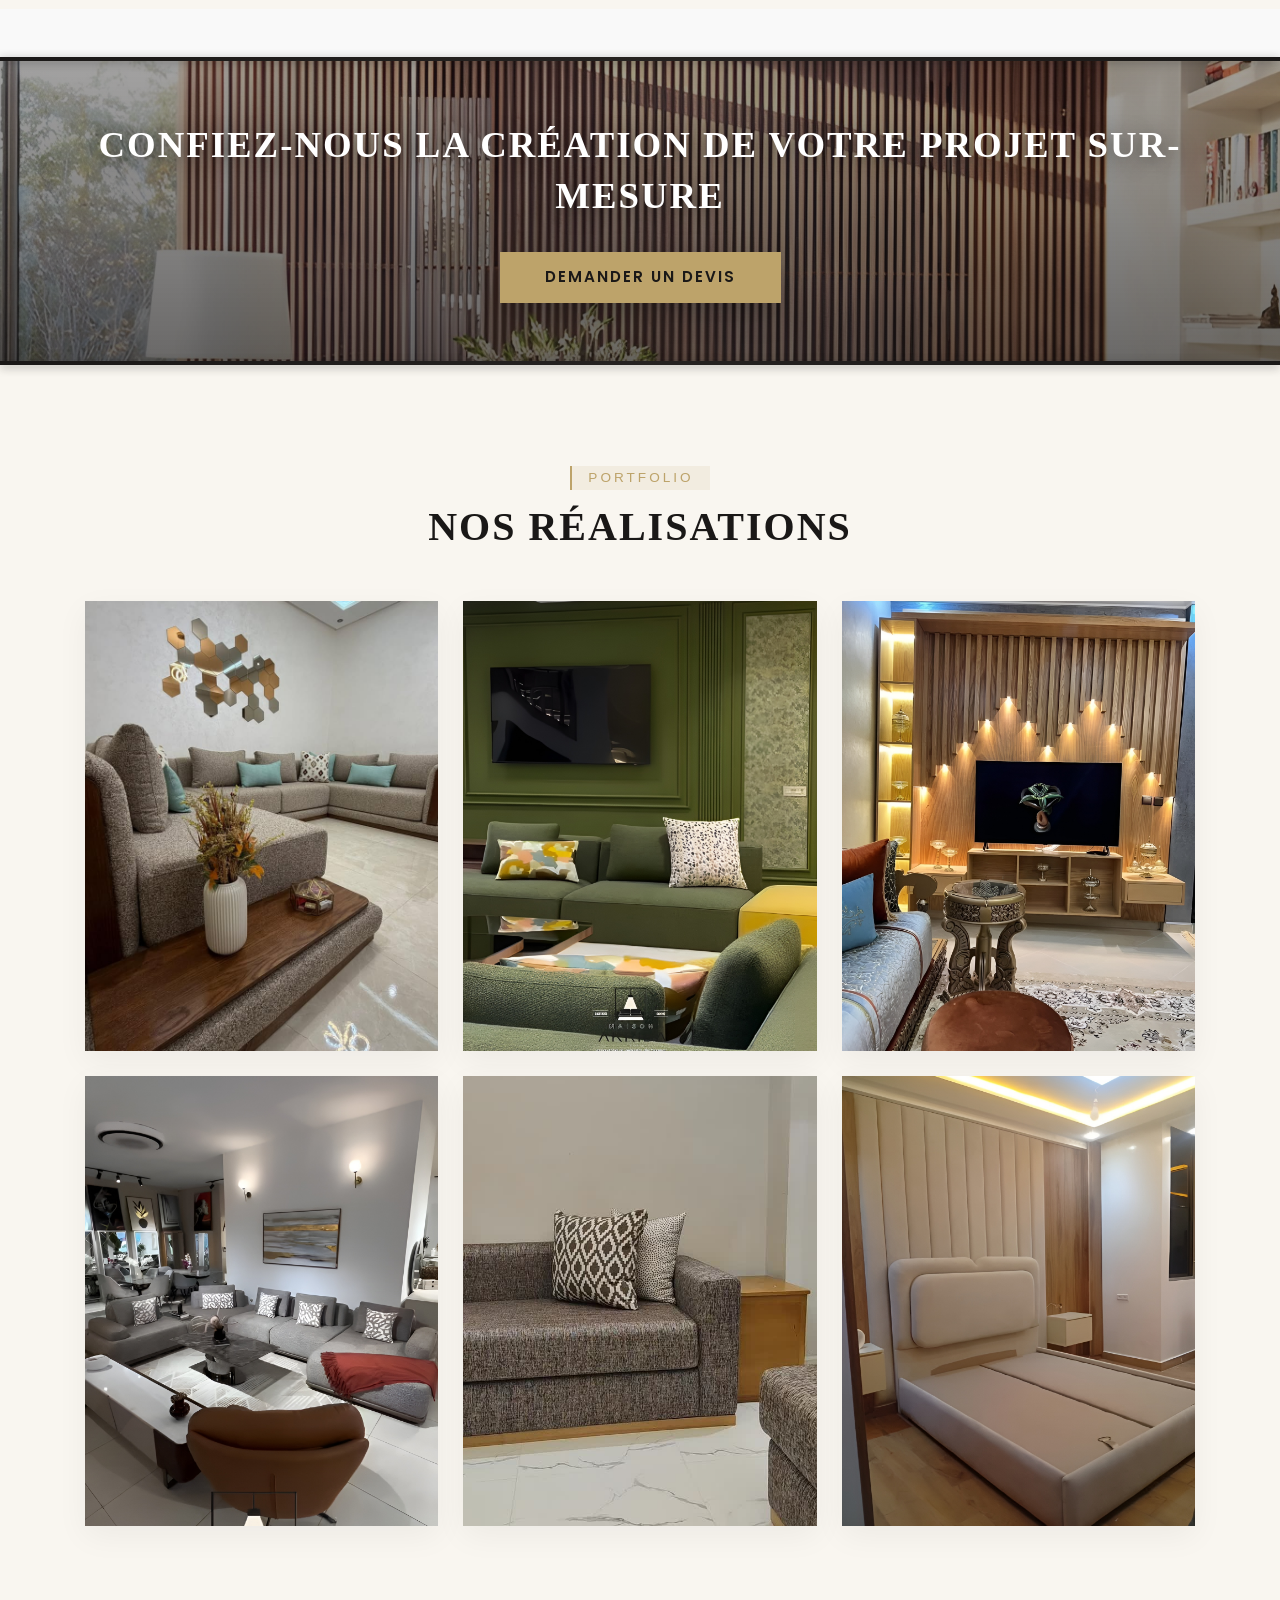
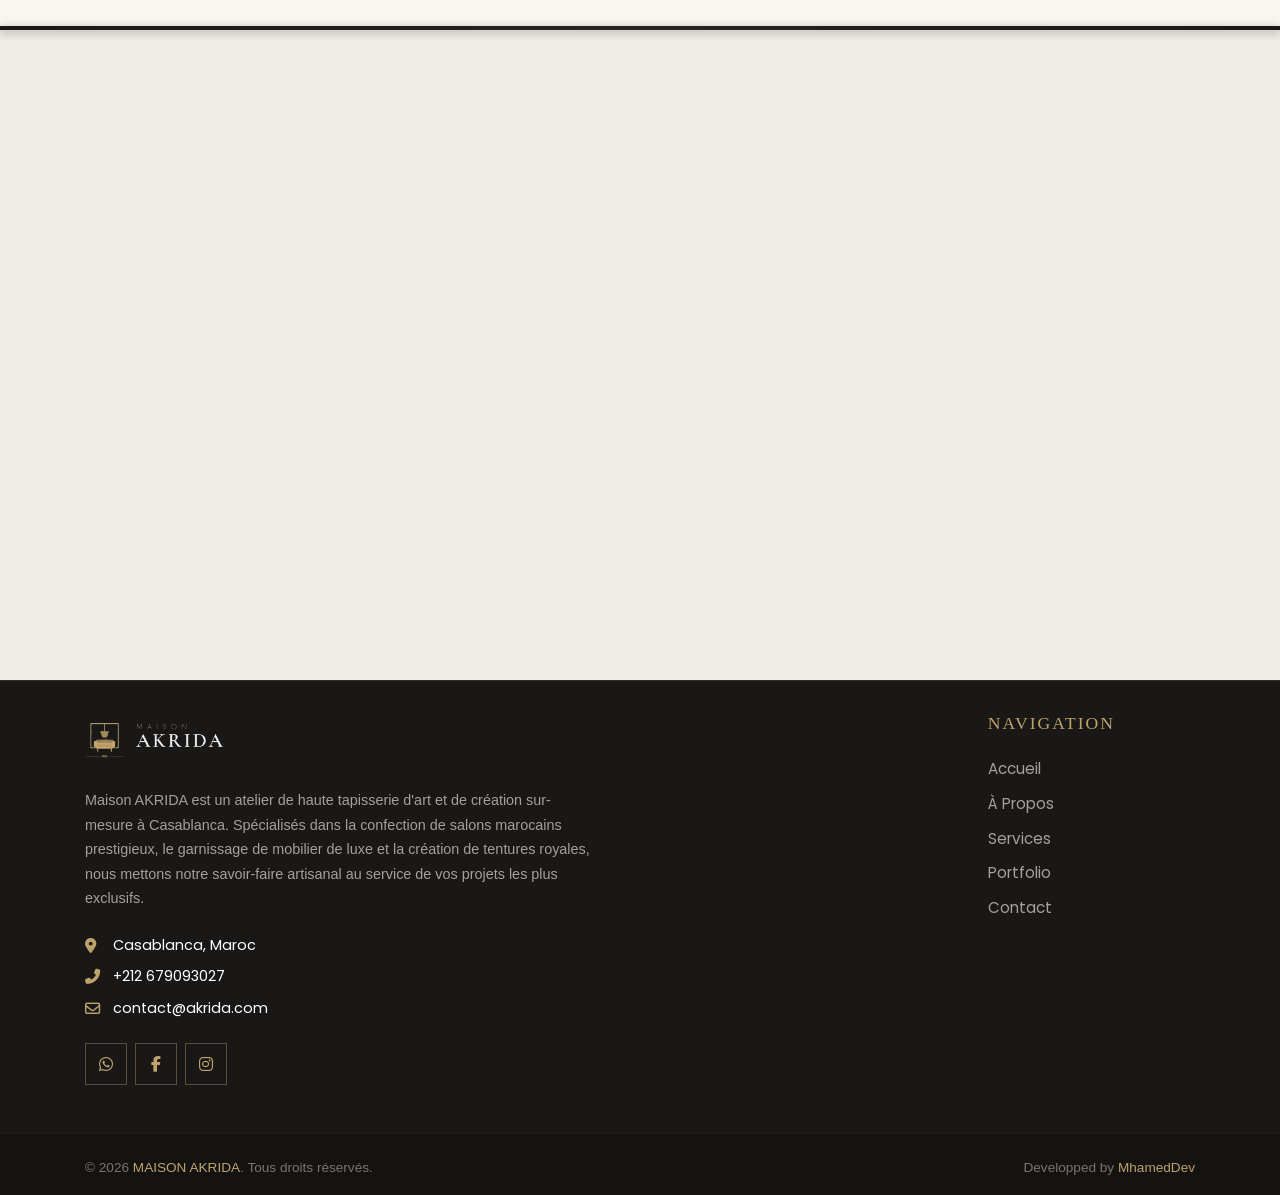
==== commit f7086f3c: "m" ====
--- a/index.html
+++ b/index.html
@@ -1357,7 +1357,7 @@
     font-family: 'Cinzel', serif;
     font-size: 2.5rem;
     font-weight: 700;
-    color: #1A1817; /* Off-black signature */
+    color: #1A1817; /* Off-black signature .*/
     text-transform: uppercase;
     letter-spacing: 2px;
   }
